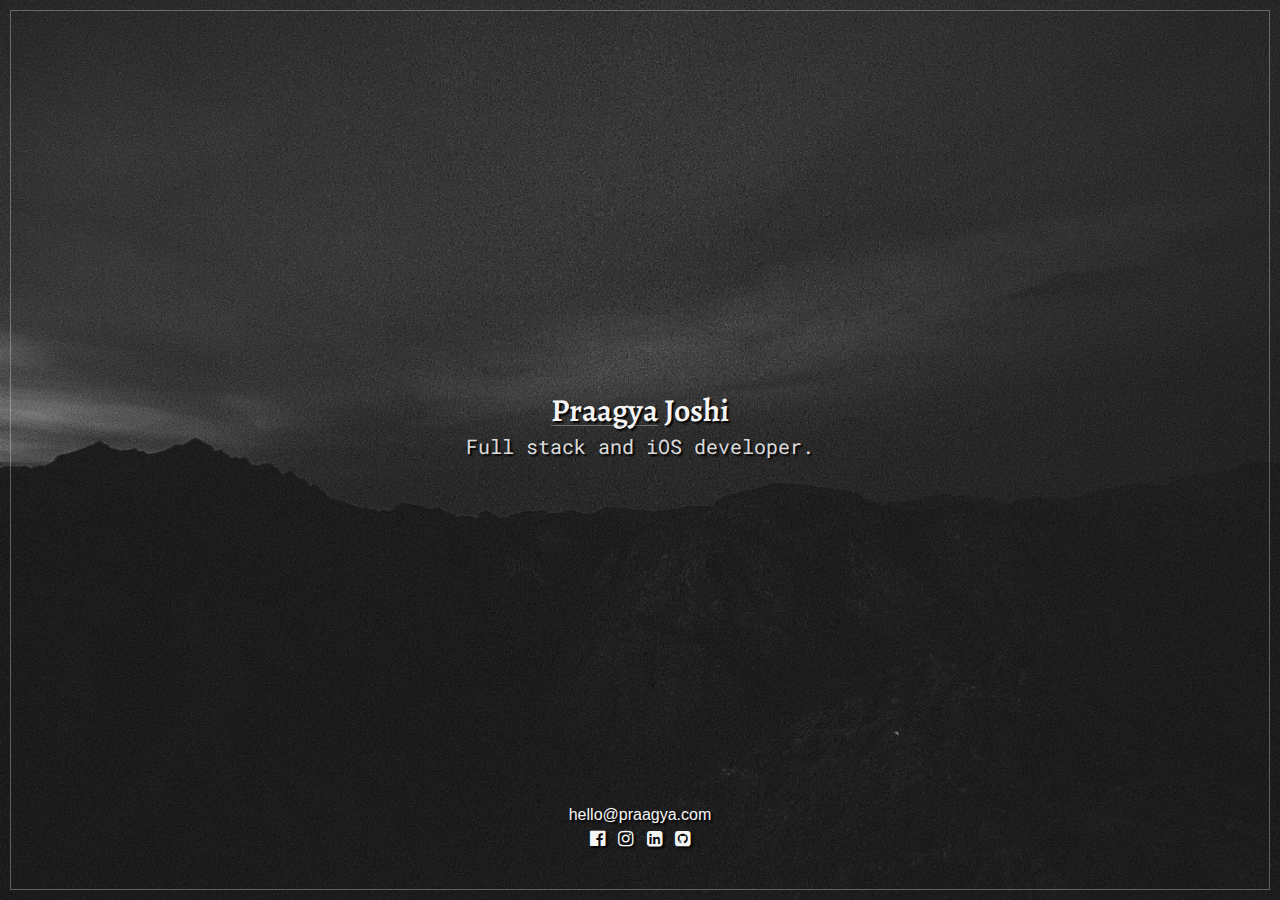
==== index.html @ 998f19cd "Minor styling changes" ====
<!DOCTYPE html>
<html>
<head>

    <meta charset="utf-8">
    <meta http-equiv="X-UA-Compatible" content="IE=edge">
    <meta name="description" content="">
    <meta name="viewport" content="width=device-width, initial-scale=1">

    <title>Praagya Joshi</title>

    <!-- CSS -->
    <link rel="stylesheet" href="https://maxcdn.bootstrapcdn.com/bootstrap/3.3.5/css/bootstrap.min.css"/>
    <link rel="stylesheet" href="https://maxcdn.bootstrapcdn.com/font-awesome/4.5.0/css/font-awesome.min.css"/>
    <link rel="stylesheet" href="style/bulma.css"/>
    <link rel="stylesheet" href="style/home.css"/>

    <!-- Fonts -->
    <link href="https://fonts.googleapis.com/css?family=Alegreya:700i|Roboto+Mono" rel="stylesheet">

    <!-- Favicon -->
    <link rel="shortcut icon" href="/favicon.ico" type="image/x-icon">
    <link rel="icon" href="/favicon.ico" type="image/x-icon">

    <!-- OpenGraph -->
    <meta property="og:url"                 content="http://www.praagya.com" />
    <meta property="og:image"               content="http://www.praagya.com/images/praagya.jpg" />
    <meta property="og:title"               content="Praagya Joshi" />
    <meta property="og:description"         content="Full stack and iOS developer" />

    <!-- Android Theme Color -->
    <meta name="theme-color" content="#262627">

    <!-- JS -->
    <script src="https://ajax.googleapis.com/ajax/libs/jquery/1.11.3/jquery.min.js"></script>
    <script src="https://maxcdn.bootstrapcdn.com/bootstrap/3.3.5/js/bootstrap.min.js"></script>
    <script type="text/javascript">
        $(function () {
            $('[data-toggle="tooltip"]').tooltip();
        });
    </script>

</head>
<body>

    <!-- hero begins -->
    <section class="hero is-fullheight is-dark is-bold home-page-hero">

        <div class="hero-border-container"></div>

        <!-- hero content -->
        <div class="hero-body">
            <div class="container has-text-centered">
                <div class="intro">
                    <h1 class="title">
                        <span class="name" data-toggle="tooltip" data-placement="top" data-html="true" title="Pronounced as <em>Praa-gyuh</em>">
                            Praagya
                        </span>
                        Joshi
                    </h1>
                    <h2 class="subtitle">
                        Full stack and iOS developer.
                    </h2>
                </div>
            </div>
        </div>
        <!-- hero content ends -->

        <!-- hero footer -->
        <div class="hero-foot">
            <div class="container has-text-centered">
                <div class="footer-content">
                    <a href="mailto:hello@praagya.com" class="mail-link">hello@praagya.com</a>
                    <div class="has-text-centered-mobile">
                        <div>
                            <a href="https://www.facebook.com/praagya.joshi" target="_blank">
                                <span class="icon">
                                    <i class="fa fa-facebook-official"></i>
                                </span>
                            </a>
                            <a href="https://www.instagram.com/praagya_joshi" target="_blank">
                                <span class="icon">
                                    <i class="fa fa-instagram"></i>
                                </span>
                            </a>
                            <a href="https://in.linkedin.com/in/praagyajoshi" target="_blank">
                                <span class="icon">
                                    <i class="fa fa-linkedin-square"></i>
                                </span>
                            </a>
                            <a href="https://github.com/praagyajoshi" target="_blank">
                                <span class="icon">
                                    <i class="fa fa-github-square"></i>
                                </span>
                            </a>
                        </div>
                    </div>
                </div>
            </div>
        </div>
        <!-- hero footer ends -->

    </section>
    <!-- hero ends -->

</body>
</html>
---- style/home.css ----
/* Custom CSS */

a {
  transition: text-shadow 0.3s ease-out;
}

a:hover {
  text-decoration: none;
  text-shadow: 0px 0px 4px rgba(255, 255, 255, 0.6);
}

.intro .title {
  font-family: 'Alegreya', serif;
  margin-bottom: 30px;
}

.intro .subtitle {
  font-family: 'Roboto Mono', monospace;
}

.name {
  cursor: help;
  text-decoration: none;
  position: relative;
  transition: text-shadow 0.3s ease-out;
}

.name::after {
  content: '';
  width: 95%;
  position: absolute;
  left: 0;
  bottom: 6px;
  border-width: 0 0 1px;
  border-style: solid;
  border-color: rgba(255, 255, 255, 0.3);
  transition: border-color 0.3s ease-out;
}

.name:hover {
  text-shadow: 0px 0px 4px rgba(255,255,255,0.6);
}

.name:hover::after {
  border-color: rgba(255, 255, 255, 0.7);
}

.hero.is-dark.is-bold.home-page-hero {
  position: relative;
  background-image: url('../images/bg.jpeg');
  background-size: cover;
  background-repeat: no-repeat;
  text-shadow: 2px 2px 2px black;
}

.hero.home-page-hero .hero-border-container {
  position: absolute;
  top: 0;
  left: 0;
  right: 0;
  bottom: 0;
  margin: 10px;
  border: 1px solid rgba(255, 255, 255, 0.3);
}

.hero.home-page-hero .hero-body {
  padding-bottom: 0;
}

.hero.home-page-hero .hero-foot {
  padding-bottom: 3rem;
}

.icon {
  font-size: 18px;
}
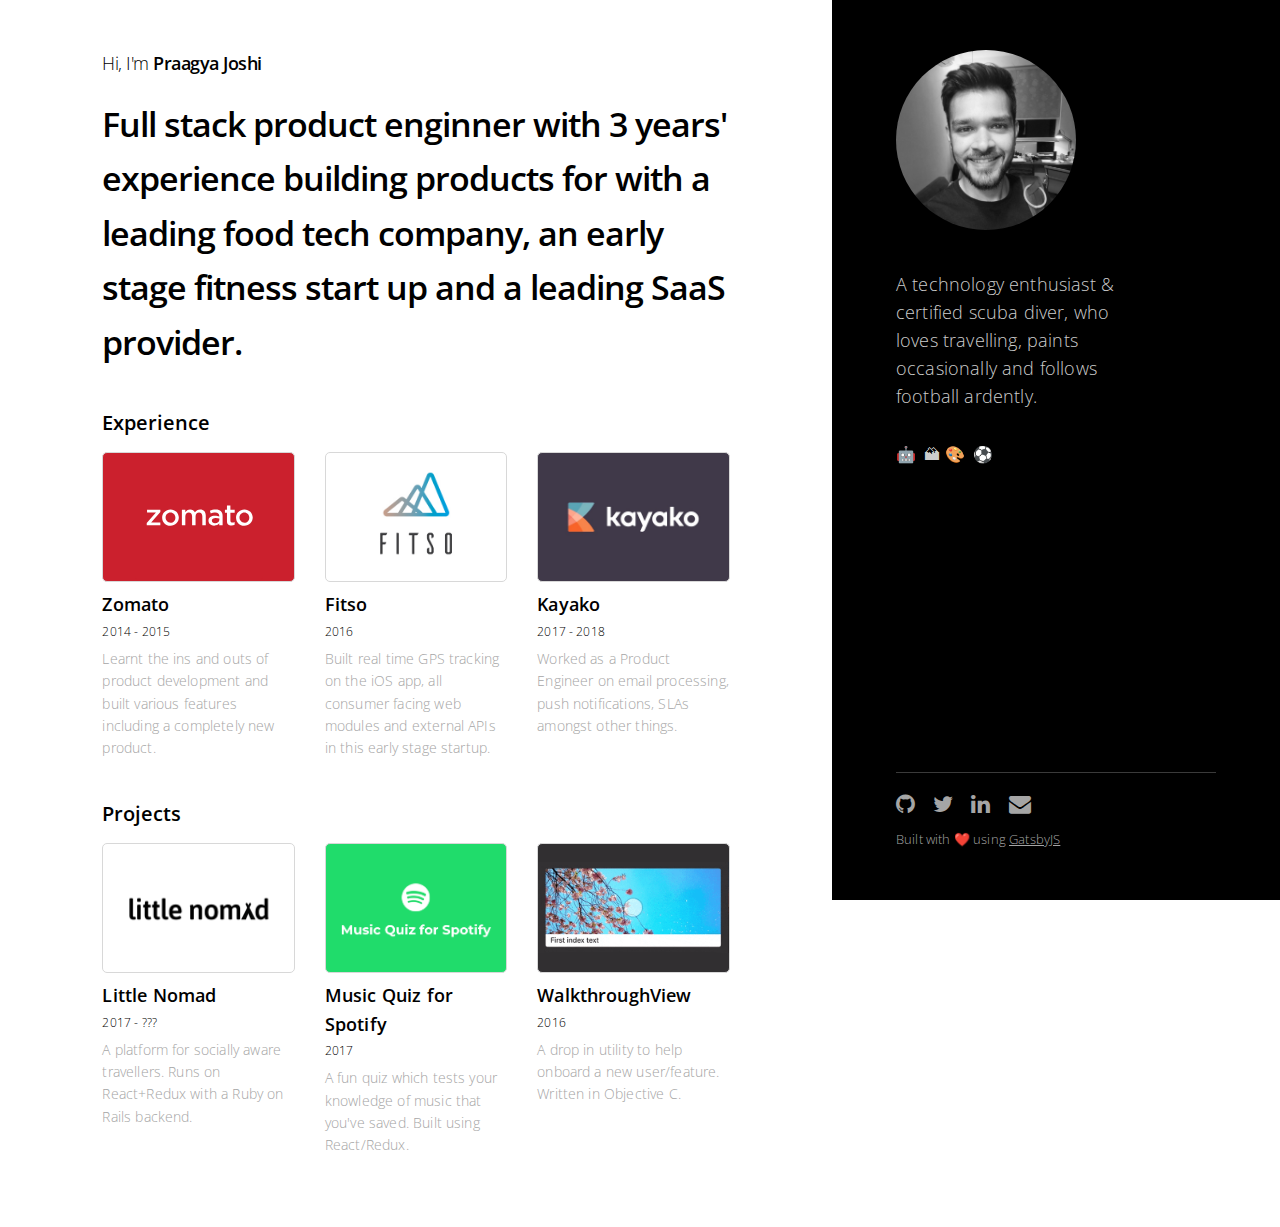
==== commit 0d2dda8a: "🌟 Site update" ====
--- a/index.html
+++ b/index.html
@@ -1,107 +1,15 @@
-<!DOCTYPE html>
-<html>
-<head>
-
-    <meta charset="utf-8">
-    <meta http-equiv="X-UA-Compatible" content="IE=edge">
-    <meta name="description" content="">
-    <meta name="viewport" content="width=device-width, initial-scale=1">
-
-    <title>Praagya Joshi</title>
-
-    <!-- CSS -->
-    <link rel="stylesheet" href="https://maxcdn.bootstrapcdn.com/bootstrap/3.3.5/css/bootstrap.min.css"/>
-    <link rel="stylesheet" href="https://maxcdn.bootstrapcdn.com/font-awesome/4.5.0/css/font-awesome.min.css"/>
-    <link rel="stylesheet" href="style/bulma.css"/>
-    <link rel="stylesheet" href="style/home.css"/>
-
-    <!-- Fonts -->
-    <link href="https://fonts.googleapis.com/css?family=Alegreya:700i|Roboto+Mono" rel="stylesheet">
-
-    <!-- Favicon -->
-    <link rel="shortcut icon" href="/favicon.ico" type="image/x-icon">
-    <link rel="icon" href="/favicon.ico" type="image/x-icon">
-
-    <!-- OpenGraph -->
-    <meta property="og:url"                 content="http://www.praagya.com" />
-    <meta property="og:image"               content="http://www.praagya.com/images/praagya.jpg" />
-    <meta property="og:title"               content="Praagya Joshi" />
-    <meta property="og:description"         content="Full stack and iOS developer" />
-
-    <!-- Android Theme Color -->
-    <meta name="theme-color" content="#262627">
-
-    <!-- JS -->
-    <script src="https://ajax.googleapis.com/ajax/libs/jquery/1.11.3/jquery.min.js"></script>
-    <script src="https://maxcdn.bootstrapcdn.com/bootstrap/3.3.5/js/bootstrap.min.js"></script>
-    <script type="text/javascript">
-        $(function () {
-            $('[data-toggle="tooltip"]').tooltip();
-        });
-    </script>
-
-</head>
-<body>
-
-    <!-- hero begins -->
-    <section class="hero is-fullheight is-dark is-bold home-page-hero">
-
-        <div class="hero-border-container"></div>
-
-        <!-- hero content -->
-        <div class="hero-body">
-            <div class="container has-text-centered">
-                <div class="intro">
-                    <h1 class="title">
-                        <span class="name" data-toggle="tooltip" data-placement="top" data-html="true" title="Pronounced as <em>Praa-gyuh</em>">
-                            Praagya
-                        </span>
-                        Joshi
-                    </h1>
-                    <h2 class="subtitle">
-                        Full stack and iOS developer.
-                    </h2>
-                </div>
-            </div>
-        </div>
-        <!-- hero content ends -->
-
-        <!-- hero footer -->
-        <div class="hero-foot">
-            <div class="container has-text-centered">
-                <div class="footer-content">
-                    <a href="mailto:hello@praagya.com" class="mail-link">hello@praagya.com</a>
-                    <div class="has-text-centered-mobile">
-                        <div>
-                            <a href="https://www.facebook.com/praagya.joshi" target="_blank">
-                                <span class="icon">
-                                    <i class="fa fa-facebook-official"></i>
-                                </span>
-                            </a>
-                            <a href="https://www.instagram.com/praagya_joshi" target="_blank">
-                                <span class="icon">
-                                    <i class="fa fa-instagram"></i>
-                                </span>
-                            </a>
-                            <a href="https://in.linkedin.com/in/praagyajoshi" target="_blank">
-                                <span class="icon">
-                                    <i class="fa fa-linkedin-square"></i>
-                                </span>
-                            </a>
-                            <a href="https://github.com/praagyajoshi" target="_blank">
-                                <span class="icon">
-                                    <i class="fa fa-github-square"></i>
-                                </span>
-                            </a>
-                        </div>
-                    </div>
-                </div>
-            </div>
-        </div>
-        <!-- hero footer ends -->
-
-    </section>
-    <!-- hero ends -->
-
-</body>
-</html>+<!DOCTYPE html><html><head><meta charset="utf-8"/><meta http-equiv="x-ua-compatible" content="ie=edge"/><meta name="viewport" content="width=device-width, initial-scale=1, shrink-to-fit=no"/><link rel="preload" href="/component---src-layouts-index-js-f55967724639f6ee32f4.js" as="script"/><link rel="preload" href="/component---src-pages-index-js-5ab71465a8806a895ab8.js" as="script"/><link rel="preload" href="/path---index-a0e39f21c11f6a62c5ab.js" as="script"/><link rel="preload" href="/app-d9d7e415c00323da1f11.js" as="script"/><link rel="preload" href="/commons-f7a0a7a05adacd8bdb22.js" as="script"/><link href="https://fonts.googleapis.com/css?family=Open+Sans:300,600" rel="stylesheet"/><script>
+  
+  if(true) {
+    (function(i,s,o,g,r,a,m){i['GoogleAnalyticsObject']=r;i[r]=i[r]||function(){
+    (i[r].q=i[r].q||[]).push(arguments)},i[r].l=1*new Date();a=s.createElement(o),
+    m=s.getElementsByTagName(o)[0];a.async=1;a.src=g;m.parentNode.insertBefore(a,m)
+    })(window,document,'script','https://www.google-analytics.com/analytics.js','ga');
+  }
+  if (typeof ga === "function") {
+    ga('create', 'UA-116308682-1', 'auto');
+      }
+      </script><style id="gatsby-inlined-css">.container,.container-fluid{margin-right:auto;margin-left:auto}.container-fluid{padding-right:2rem;padding-left:2rem}.row{box-sizing:border-box;display:-ms-flexbox;display:flex;-ms-flex:0 1 auto;flex:0 1 auto;-ms-flex-direction:row;flex-direction:row;-ms-flex-wrap:wrap;flex-wrap:wrap;margin-right:-.5rem;margin-left:-.5rem}.row.reverse{-ms-flex-direction:row-reverse;flex-direction:row-reverse}.col.reverse{-ms-flex-direction:column-reverse;flex-direction:column-reverse}.col-xs,.col-xs-1,.col-xs-2,.col-xs-3,.col-xs-4,.col-xs-5,.col-xs-6,.col-xs-7,.col-xs-8,.col-xs-9,.col-xs-10,.col-xs-11,.col-xs-12,.col-xs-offset-0,.col-xs-offset-1,.col-xs-offset-2,.col-xs-offset-3,.col-xs-offset-4,.col-xs-offset-5,.col-xs-offset-6,.col-xs-offset-7,.col-xs-offset-8,.col-xs-offset-9,.col-xs-offset-10,.col-xs-offset-11,.col-xs-offset-12{box-sizing:border-box;-ms-flex:0 0 auto;flex:0 0 auto;padding-right:.5rem;padding-left:.5rem}.col-xs{-ms-flex-positive:1;flex-grow:1;-ms-flex-preferred-size:0;flex-basis:0;max-width:100%}.col-xs-1{-ms-flex-preferred-size:8.33333333%;flex-basis:8.33333333%;max-width:8.33333333%}.col-xs-2{-ms-flex-preferred-size:16.66666667%;flex-basis:16.66666667%;max-width:16.66666667%}.col-xs-3{-ms-flex-preferred-size:25%;flex-basis:25%;max-width:25%}.col-xs-4{-ms-flex-preferred-size:33.33333333%;flex-basis:33.33333333%;max-width:33.33333333%}.col-xs-5{-ms-flex-preferred-size:41.66666667%;flex-basis:41.66666667%;max-width:41.66666667%}.col-xs-6{-ms-flex-preferred-size:50%;flex-basis:50%;max-width:50%}.col-xs-7{-ms-flex-preferred-size:58.33333333%;flex-basis:58.33333333%;max-width:58.33333333%}.col-xs-8{-ms-flex-preferred-size:66.66666667%;flex-basis:66.66666667%;max-width:66.66666667%}.col-xs-9{-ms-flex-preferred-size:75%;flex-basis:75%;max-width:75%}.col-xs-10{-ms-flex-preferred-size:83.33333333%;flex-basis:83.33333333%;max-width:83.33333333%}.col-xs-11{-ms-flex-preferred-size:91.66666667%;flex-basis:91.66666667%;max-width:91.66666667%}.col-xs-12{-ms-flex-preferred-size:100%;flex-basis:100%;max-width:100%}.col-xs-offset-0{margin-left:0}.col-xs-offset-1{margin-left:8.33333333%}.col-xs-offset-2{margin-left:16.66666667%}.col-xs-offset-3{margin-left:25%}.col-xs-offset-4{margin-left:33.33333333%}.col-xs-offset-5{margin-left:41.66666667%}.col-xs-offset-6{margin-left:50%}.col-xs-offset-7{margin-left:58.33333333%}.col-xs-offset-8{margin-left:66.66666667%}.col-xs-offset-9{margin-left:75%}.col-xs-offset-10{margin-left:83.33333333%}.col-xs-offset-11{margin-left:91.66666667%}.start-xs{-ms-flex-pack:start;justify-content:flex-start;text-align:start}.center-xs{-ms-flex-pack:center;justify-content:center;text-align:center}.end-xs{-ms-flex-pack:end;justify-content:flex-end;text-align:end}.top-xs{-ms-flex-align:start;align-items:flex-start}.middle-xs{-ms-flex-align:center;align-items:center}.bottom-xs{-ms-flex-align:end;align-items:flex-end}.around-xs{-ms-flex-pack:distribute;justify-content:space-around}.between-xs{-ms-flex-pack:justify;justify-content:space-between}.first-xs{-ms-flex-order:-1;order:-1}.last-xs{-ms-flex-order:1;order:1}@media only screen and (min-width:48em){.container{width:49rem}.col-sm,.col-sm-1,.col-sm-2,.col-sm-3,.col-sm-4,.col-sm-5,.col-sm-6,.col-sm-7,.col-sm-8,.col-sm-9,.col-sm-10,.col-sm-11,.col-sm-12,.col-sm-offset-0,.col-sm-offset-1,.col-sm-offset-2,.col-sm-offset-3,.col-sm-offset-4,.col-sm-offset-5,.col-sm-offset-6,.col-sm-offset-7,.col-sm-offset-8,.col-sm-offset-9,.col-sm-offset-10,.col-sm-offset-11,.col-sm-offset-12{box-sizing:border-box;-ms-flex:0 0 auto;flex:0 0 auto;padding-right:.5rem;padding-left:.5rem}.col-sm{-ms-flex-positive:1;flex-grow:1;-ms-flex-preferred-size:0;flex-basis:0;max-width:100%}.col-sm-1{-ms-flex-preferred-size:8.33333333%;flex-basis:8.33333333%;max-width:8.33333333%}.col-sm-2{-ms-flex-preferred-size:16.66666667%;flex-basis:16.66666667%;max-width:16.66666667%}.col-sm-3{-ms-flex-preferred-size:25%;flex-basis:25%;max-width:25%}.col-sm-4{-ms-flex-preferred-size:33.33333333%;flex-basis:33.33333333%;max-width:33.33333333%}.col-sm-5{-ms-flex-preferred-size:41.66666667%;flex-basis:41.66666667%;max-width:41.66666667%}.col-sm-6{-ms-flex-preferred-size:50%;flex-basis:50%;max-width:50%}.col-sm-7{-ms-flex-preferred-size:58.33333333%;flex-basis:58.33333333%;max-width:58.33333333%}.col-sm-8{-ms-flex-preferred-size:66.66666667%;flex-basis:66.66666667%;max-width:66.66666667%}.col-sm-9{-ms-flex-preferred-size:75%;flex-basis:75%;max-width:75%}.col-sm-10{-ms-flex-preferred-size:83.33333333%;flex-basis:83.33333333%;max-width:83.33333333%}.col-sm-11{-ms-flex-preferred-size:91.66666667%;flex-basis:91.66666667%;max-width:91.66666667%}.col-sm-12{-ms-flex-preferred-size:100%;flex-basis:100%;max-width:100%}.col-sm-offset-0{margin-left:0}.col-sm-offset-1{margin-left:8.33333333%}.col-sm-offset-2{margin-left:16.66666667%}.col-sm-offset-3{margin-left:25%}.col-sm-offset-4{margin-left:33.33333333%}.col-sm-offset-5{margin-left:41.66666667%}.col-sm-offset-6{margin-left:50%}.col-sm-offset-7{margin-left:58.33333333%}.col-sm-offset-8{margin-left:66.66666667%}.col-sm-offset-9{margin-left:75%}.col-sm-offset-10{margin-left:83.33333333%}.col-sm-offset-11{margin-left:91.66666667%}.start-sm{-ms-flex-pack:start;justify-content:flex-start;text-align:start}.center-sm{-ms-flex-pack:center;justify-content:center;text-align:center}.end-sm{-ms-flex-pack:end;justify-content:flex-end;text-align:end}.top-sm{-ms-flex-align:start;align-items:flex-start}.middle-sm{-ms-flex-align:center;align-items:center}.bottom-sm{-ms-flex-align:end;align-items:flex-end}.around-sm{-ms-flex-pack:distribute;justify-content:space-around}.between-sm{-ms-flex-pack:justify;justify-content:space-between}.first-sm{-ms-flex-order:-1;order:-1}.last-sm{-ms-flex-order:1;order:1}}@media only screen and (min-width:64em){.container{width:65rem}.col-md,.col-md-1,.col-md-2,.col-md-3,.col-md-4,.col-md-5,.col-md-6,.col-md-7,.col-md-8,.col-md-9,.col-md-10,.col-md-11,.col-md-12,.col-md-offset-0,.col-md-offset-1,.col-md-offset-2,.col-md-offset-3,.col-md-offset-4,.col-md-offset-5,.col-md-offset-6,.col-md-offset-7,.col-md-offset-8,.col-md-offset-9,.col-md-offset-10,.col-md-offset-11,.col-md-offset-12{box-sizing:border-box;-ms-flex:0 0 auto;flex:0 0 auto;padding-right:.5rem;padding-left:.5rem}.col-md{-ms-flex-positive:1;flex-grow:1;-ms-flex-preferred-size:0;flex-basis:0;max-width:100%}.col-md-1{-ms-flex-preferred-size:8.33333333%;flex-basis:8.33333333%;max-width:8.33333333%}.col-md-2{-ms-flex-preferred-size:16.66666667%;flex-basis:16.66666667%;max-width:16.66666667%}.col-md-3{-ms-flex-preferred-size:25%;flex-basis:25%;max-width:25%}.col-md-4{-ms-flex-preferred-size:33.33333333%;flex-basis:33.33333333%;max-width:33.33333333%}.col-md-5{-ms-flex-preferred-size:41.66666667%;flex-basis:41.66666667%;max-width:41.66666667%}.col-md-6{-ms-flex-preferred-size:50%;flex-basis:50%;max-width:50%}.col-md-7{-ms-flex-preferred-size:58.33333333%;flex-basis:58.33333333%;max-width:58.33333333%}.col-md-8{-ms-flex-preferred-size:66.66666667%;flex-basis:66.66666667%;max-width:66.66666667%}.col-md-9{-ms-flex-preferred-size:75%;flex-basis:75%;max-width:75%}.col-md-10{-ms-flex-preferred-size:83.33333333%;flex-basis:83.33333333%;max-width:83.33333333%}.col-md-11{-ms-flex-preferred-size:91.66666667%;flex-basis:91.66666667%;max-width:91.66666667%}.col-md-12{-ms-flex-preferred-size:100%;flex-basis:100%;max-width:100%}.col-md-offset-0{margin-left:0}.col-md-offset-1{margin-left:8.33333333%}.col-md-offset-2{margin-left:16.66666667%}.col-md-offset-3{margin-left:25%}.col-md-offset-4{margin-left:33.33333333%}.col-md-offset-5{margin-left:41.66666667%}.col-md-offset-6{margin-left:50%}.col-md-offset-7{margin-left:58.33333333%}.col-md-offset-8{margin-left:66.66666667%}.col-md-offset-9{margin-left:75%}.col-md-offset-10{margin-left:83.33333333%}.col-md-offset-11{margin-left:91.66666667%}.start-md{-ms-flex-pack:start;justify-content:flex-start;text-align:start}.center-md{-ms-flex-pack:center;justify-content:center;text-align:center}.end-md{-ms-flex-pack:end;justify-content:flex-end;text-align:end}.top-md{-ms-flex-align:start;align-items:flex-start}.middle-md{-ms-flex-align:center;align-items:center}.bottom-md{-ms-flex-align:end;align-items:flex-end}.around-md{-ms-flex-pack:distribute;justify-content:space-around}.between-md{-ms-flex-pack:justify;justify-content:space-between}.first-md{-ms-flex-order:-1;order:-1}.last-md{-ms-flex-order:1;order:1}}@media only screen and (min-width:75em){.container{width:76rem}.col-lg,.col-lg-1,.col-lg-2,.col-lg-3,.col-lg-4,.col-lg-5,.col-lg-6,.col-lg-7,.col-lg-8,.col-lg-9,.col-lg-10,.col-lg-11,.col-lg-12,.col-lg-offset-0,.col-lg-offset-1,.col-lg-offset-2,.col-lg-offset-3,.col-lg-offset-4,.col-lg-offset-5,.col-lg-offset-6,.col-lg-offset-7,.col-lg-offset-8,.col-lg-offset-9,.col-lg-offset-10,.col-lg-offset-11,.col-lg-offset-12{box-sizing:border-box;-ms-flex:0 0 auto;flex:0 0 auto;padding-right:.5rem;padding-left:.5rem}.col-lg{-ms-flex-positive:1;flex-grow:1;-ms-flex-preferred-size:0;flex-basis:0;max-width:100%}.col-lg-1{-ms-flex-preferred-size:8.33333333%;flex-basis:8.33333333%;max-width:8.33333333%}.col-lg-2{-ms-flex-preferred-size:16.66666667%;flex-basis:16.66666667%;max-width:16.66666667%}.col-lg-3{-ms-flex-preferred-size:25%;flex-basis:25%;max-width:25%}.col-lg-4{-ms-flex-preferred-size:33.33333333%;flex-basis:33.33333333%;max-width:33.33333333%}.col-lg-5{-ms-flex-preferred-size:41.66666667%;flex-basis:41.66666667%;max-width:41.66666667%}.col-lg-6{-ms-flex-preferred-size:50%;flex-basis:50%;max-width:50%}.col-lg-7{-ms-flex-preferred-size:58.33333333%;flex-basis:58.33333333%;max-width:58.33333333%}.col-lg-8{-ms-flex-preferred-size:66.66666667%;flex-basis:66.66666667%;max-width:66.66666667%}.col-lg-9{-ms-flex-preferred-size:75%;flex-basis:75%;max-width:75%}.col-lg-10{-ms-flex-preferred-size:83.33333333%;flex-basis:83.33333333%;max-width:83.33333333%}.col-lg-11{-ms-flex-preferred-size:91.66666667%;flex-basis:91.66666667%;max-width:91.66666667%}.col-lg-12{-ms-flex-preferred-size:100%;flex-basis:100%;max-width:100%}.col-lg-offset-0{margin-left:0}.col-lg-offset-1{margin-left:8.33333333%}.col-lg-offset-2{margin-left:16.66666667%}.col-lg-offset-3{margin-left:25%}.col-lg-offset-4{margin-left:33.33333333%}.col-lg-offset-5{margin-left:41.66666667%}.col-lg-offset-6{margin-left:50%}.col-lg-offset-7{margin-left:58.33333333%}.col-lg-offset-8{margin-left:66.66666667%}.col-lg-offset-9{margin-left:75%}.col-lg-offset-10{margin-left:83.33333333%}.col-lg-offset-11{margin-left:91.66666667%}.start-lg{-ms-flex-pack:start;justify-content:flex-start;text-align:start}.center-lg{-ms-flex-pack:center;justify-content:center;text-align:center}.end-lg{-ms-flex-pack:end;justify-content:flex-end;text-align:end}.top-lg{-ms-flex-align:start;align-items:flex-start}.middle-lg{-ms-flex-align:center;align-items:center}.bottom-lg{-ms-flex-align:end;align-items:flex-end}.around-lg{-ms-flex-pack:distribute;justify-content:space-around}.between-lg{-ms-flex-pack:justify;justify-content:space-between}.first-lg{-ms-flex-order:-1;order:-1}.last-lg{-ms-flex-order:1;order:1}}*,:after,:before{box-sizing:inherit}html{box-sizing:border-box;font-size:62.5%}body{margin:0;font-size:1.6em;font-weight:300;letter-spacing:.01em;line-height:1.6;font-family:Open Sans,sans-serif}h1,h2,h3,h4,h5,h6{font-weight:300;letter-spacing:-.1rem;margin-bottom:2rem;margin-top:0}h1{font-size:4.6rem;line-height:1.2}h2{font-size:3.6rem;line-height:1.25}h3{font-size:2.8rem;line-height:1.3}h4{font-size:2.2rem;letter-spacing:-.08rem;line-height:1.35}h5{font-size:1.8rem;letter-spacing:-.05rem;line-height:1.5}h6{font-size:1.6rem;letter-spacing:0;line-height:1.4}.bold{font-weight:600}.section{padding-top:20px;padding-bottom:20px}.section h6{font-size:2rem;padding-bottom:5px;margin-bottom:10px}.experience-unit .image{width:100%;height:130px;background-size:contain;background-repeat:no-repeat;background-position:50%;border:1px solid #d8d8d8;border-radius:5px;overflow:hidden;transition:all .6s ease;-webkit-transition:all .6s ease}.experience-unit .image:hover{-ms-transform:translateY(-5px);transform:translateY(-5px);box-shadow:0 5px 18px 0 rgba(0,0,0,.3)}.experience-unit .title{padding:8px 0;font-size:1.8rem}.experience-unit .time-period{font-size:1.2rem;line-height:.9rem;padding-bottom:12px}.experience-unit .subtitle{color:#a5a5a5;font-size:1.4rem}@media (min-width:980px){.experience-unit{padding:0 1.5rem}.experience-unit:first-of-type{padding-left:5px}.experience-unit:last-of-type{padding-right:5px}}@media (min-width:980px) and (max-width:1279px){.experience-unit .image{height:110px}}@media (max-width:980px) and (min-width:481px){.experience-unit{padding-bottom:15px}.experience-unit .image{height:140px}}@media (max-width:480px){.experience-unit{padding-bottom:15px}.experience-unit .image{height:160px}}.about{color:#ccc}.about .image{width:180px;max-width:230px;height:180px;background-size:cover;background-image:url(/static/praagya.16f6b85e.jpg);background-repeat:no-repeat;background-position:50%;border-radius:50%;overflow:hidden;filter:url('data:image/svg+xml;charset=utf-8,<svg xmlns="http://www.w3.org/2000/svg"><filter id="filter"><feColorMatrix type="matrix" color-interpolation-filters="sRGB" values="0.2126 0.7152 0.0722 0 0 0.2126 0.7152 0.0722 0 0 0.2126 0.7152 0.0722 0 0 0 0 0 1 0" /></filter></svg>#filter');filter:grayscale(100%);-webkit-filter:grayscale(100%);filter:gray;transition:all .6s ease;-webkit-transition:all .6s ease;margin-bottom:40px}.about .image:hover{filter:url('data:image/svg+xml;charset=utf-8,<svg xmlns="http://www.w3.org/2000/svg"><filter id="filter"><feColorMatrix type="matrix" color-interpolation-filters="sRGB" values="1 0 0 0 0 0 1 0 0 0 0 0 1 0 0 0 0 0 1 0" /></filter></svg>#filter');filter:grayscale(0);-webkit-filter:grayscale(0)}.about .bio{margin-bottom:40px;max-width:230px;line-height:2.8rem;font-size:1.8rem}.about .bio .emoji{font-size:1.6rem;padding-top:30px}@media (-webkit-min-device-pixel-ratio:2),(min-resolution:2dppx),(min-resolution:192dpi){.about .bio .emoji{font-size:2.2rem}}@media (min-width:737px) and (max-width:980px){.about .bio .emoji{font-size:2rem;padding-top:10px}}@media (max-width:736px){.about .bio{line-height:2rem;font-size:1.4rem}.about .bio .emoji{font-size:1.8rem;padding-top:10px}}@media (max-width:980px){.about{text-align:center;margin-bottom:0}.about .image{margin:0 auto 40px}.about .bio{margin:0 auto}}.links{color:#a5a5a5;border-top:1px solid #3a3a3a;padding-top:20px}.links ul.icons-list{padding:0;margin:0;list-style:none;padding-bottom:10px}.links ul.icons-list li.icon{display:inline-block;padding-right:18px}.links ul.icons-list li.icon:last-of-type{padding-right:0}.links i.fa{font-size:2.2rem}.links a{color:#a5a5a5;transition:all .6s ease;-webkit-transition:all .6s ease}.links a:hover{color:#fff}.links .small{font-size:1.3rem;transition:all .6s ease;-webkit-transition:all .6s ease;cursor:normal;color:#a5a5a5}/*!
+ *  Font Awesome 4.7.0 by @davegandy - http://fontawesome.io - @fontawesome
+ *  License - http://fontawesome.io/license (Font: SIL OFL 1.1, CSS: MIT License)
+ */@font-face{font-family:FontAwesome;src:url(/static/fontawesome-webfont.674f50d2.eot);src:url(/static/fontawesome-webfont.674f50d2.eot?#iefix&v=4.7.0) format("embedded-opentype"),url(/static/fontawesome-webfont.af7ae505.woff2) format("woff2"),url(/static/fontawesome-webfont.fee66e71.woff) format("woff"),url(/static/fontawesome-webfont.b06871f2.ttf) format("truetype"),url(/static/fontawesome-webfont.912ec66d.svg#fontawesomeregular) format("svg");font-weight:400;font-style:normal}.fa{display:inline-block;font:normal normal normal 14px/1 FontAwesome;font-size:inherit;text-rendering:auto;-webkit-font-smoothing:antialiased;-moz-osx-font-smoothing:grayscale}.fa-lg{font-size:1.33333333em;line-height:.75em;vertical-align:-15%}.fa-2x{font-size:2em}.fa-3x{font-size:3em}.fa-4x{font-size:4em}.fa-5x{font-size:5em}.fa-fw{width:1.28571429em;text-align:center}.fa-ul{padding-left:0;margin-left:2.14285714em;list-style-type:none}.fa-ul>li{position:relative}.fa-li{position:absolute;left:-2.14285714em;width:2.14285714em;top:.14285714em;text-align:center}.fa-li.fa-lg{left:-1.85714286em}.fa-border{padding:.2em .25em .15em;border:.08em solid #eee;border-radius:.1em}.fa-pull-left{float:left}.fa-pull-right{float:right}.fa.fa-pull-left{margin-right:.3em}.fa.fa-pull-right{margin-left:.3em}.pull-right{float:right}.pull-left{float:left}.fa.pull-left{margin-right:.3em}.fa.pull-right{margin-left:.3em}.fa-spin{animation:fa-spin 2s infinite linear}.fa-pulse{animation:fa-spin 1s infinite steps(8)}@keyframes fa-spin{0%{transform:rotate(0deg)}to{transform:rotate(359deg)}}.fa-rotate-90{-ms-filter:"progid:DXImageTransform.Microsoft.BasicImage(rotation=1)";-ms-transform:rotate(90deg);transform:rotate(90deg)}.fa-rotate-180{-ms-filter:"progid:DXImageTransform.Microsoft.BasicImage(rotation=2)";-ms-transform:rotate(180deg);transform:rotate(180deg)}.fa-rotate-270{-ms-filter:"progid:DXImageTransform.Microsoft.BasicImage(rotation=3)";-ms-transform:rotate(270deg);transform:rotate(270deg)}.fa-flip-horizontal{-ms-filter:"progid:DXImageTransform.Microsoft.BasicImage(rotation=0, mirror=1)";-ms-transform:scaleX(-1);transform:scaleX(-1)}.fa-flip-vertical{-ms-filter:"progid:DXImageTransform.Microsoft.BasicImage(rotation=2, mirror=1)";-ms-transform:scaleY(-1);transform:scaleY(-1)}:root .fa-flip-horizontal,:root .fa-flip-vertical,:root .fa-rotate-90,:root .fa-rotate-180,:root .fa-rotate-270{-webkit-filter:none;filter:none}.fa-stack{position:relative;display:inline-block;width:2em;height:2em;line-height:2em;vertical-align:middle}.fa-stack-1x,.fa-stack-2x{position:absolute;left:0;width:100%;text-align:center}.fa-stack-1x{line-height:inherit}.fa-stack-2x{font-size:2em}.fa-inverse{color:#fff}.fa-glass:before{content:"\F000"}.fa-music:before{content:"\F001"}.fa-search:before{content:"\F002"}.fa-envelope-o:before{content:"\F003"}.fa-heart:before{content:"\F004"}.fa-star:before{content:"\F005"}.fa-star-o:before{content:"\F006"}.fa-user:before{content:"\F007"}.fa-film:before{content:"\F008"}.fa-th-large:before{content:"\F009"}.fa-th:before{content:"\F00A"}.fa-th-list:before{content:"\F00B"}.fa-check:before{content:"\F00C"}.fa-close:before,.fa-remove:before,.fa-times:before{content:"\F00D"}.fa-search-plus:before{content:"\F00E"}.fa-search-minus:before{content:"\F010"}.fa-power-off:before{content:"\F011"}.fa-signal:before{content:"\F012"}.fa-cog:before,.fa-gear:before{content:"\F013"}.fa-trash-o:before{content:"\F014"}.fa-home:before{content:"\F015"}.fa-file-o:before{content:"\F016"}.fa-clock-o:before{content:"\F017"}.fa-road:before{content:"\F018"}.fa-download:before{content:"\F019"}.fa-arrow-circle-o-down:before{content:"\F01A"}.fa-arrow-circle-o-up:before{content:"\F01B"}.fa-inbox:before{content:"\F01C"}.fa-play-circle-o:before{content:"\F01D"}.fa-repeat:before,.fa-rotate-right:before{content:"\F01E"}.fa-refresh:before{content:"\F021"}.fa-list-alt:before{content:"\F022"}.fa-lock:before{content:"\F023"}.fa-flag:before{content:"\F024"}.fa-headphones:before{content:"\F025"}.fa-volume-off:before{content:"\F026"}.fa-volume-down:before{content:"\F027"}.fa-volume-up:before{content:"\F028"}.fa-qrcode:before{content:"\F029"}.fa-barcode:before{content:"\F02A"}.fa-tag:before{content:"\F02B"}.fa-tags:before{content:"\F02C"}.fa-book:before{content:"\F02D"}.fa-bookmark:before{content:"\F02E"}.fa-print:before{content:"\F02F"}.fa-camera:before{content:"\F030"}.fa-font:before{content:"\F031"}.fa-bold:before{content:"\F032"}.fa-italic:before{content:"\F033"}.fa-text-height:before{content:"\F034"}.fa-text-width:before{content:"\F035"}.fa-align-left:before{content:"\F036"}.fa-align-center:before{content:"\F037"}.fa-align-right:before{content:"\F038"}.fa-align-justify:before{content:"\F039"}.fa-list:before{content:"\F03A"}.fa-dedent:before,.fa-outdent:before{content:"\F03B"}.fa-indent:before{content:"\F03C"}.fa-video-camera:before{content:"\F03D"}.fa-image:before,.fa-photo:before,.fa-picture-o:before{content:"\F03E"}.fa-pencil:before{content:"\F040"}.fa-map-marker:before{content:"\F041"}.fa-adjust:before{content:"\F042"}.fa-tint:before{content:"\F043"}.fa-edit:before,.fa-pencil-square-o:before{content:"\F044"}.fa-share-square-o:before{content:"\F045"}.fa-check-square-o:before{content:"\F046"}.fa-arrows:before{content:"\F047"}.fa-step-backward:before{content:"\F048"}.fa-fast-backward:before{content:"\F049"}.fa-backward:before{content:"\F04A"}.fa-play:before{content:"\F04B"}.fa-pause:before{content:"\F04C"}.fa-stop:before{content:"\F04D"}.fa-forward:before{content:"\F04E"}.fa-fast-forward:before{content:"\F050"}.fa-step-forward:before{content:"\F051"}.fa-eject:before{content:"\F052"}.fa-chevron-left:before{content:"\F053"}.fa-chevron-right:before{content:"\F054"}.fa-plus-circle:before{content:"\F055"}.fa-minus-circle:before{content:"\F056"}.fa-times-circle:before{content:"\F057"}.fa-check-circle:before{content:"\F058"}.fa-question-circle:before{content:"\F059"}.fa-info-circle:before{content:"\F05A"}.fa-crosshairs:before{content:"\F05B"}.fa-times-circle-o:before{content:"\F05C"}.fa-check-circle-o:before{content:"\F05D"}.fa-ban:before{content:"\F05E"}.fa-arrow-left:before{content:"\F060"}.fa-arrow-right:before{content:"\F061"}.fa-arrow-up:before{content:"\F062"}.fa-arrow-down:before{content:"\F063"}.fa-mail-forward:before,.fa-share:before{content:"\F064"}.fa-expand:before{content:"\F065"}.fa-compress:before{content:"\F066"}.fa-plus:before{content:"\F067"}.fa-minus:before{content:"\F068"}.fa-asterisk:before{content:"\F069"}.fa-exclamation-circle:before{content:"\F06A"}.fa-gift:before{content:"\F06B"}.fa-leaf:before{content:"\F06C"}.fa-fire:before{content:"\F06D"}.fa-eye:before{content:"\F06E"}.fa-eye-slash:before{content:"\F070"}.fa-exclamation-triangle:before,.fa-warning:before{content:"\F071"}.fa-plane:before{content:"\F072"}.fa-calendar:before{content:"\F073"}.fa-random:before{content:"\F074"}.fa-comment:before{content:"\F075"}.fa-magnet:before{content:"\F076"}.fa-chevron-up:before{content:"\F077"}.fa-chevron-down:before{content:"\F078"}.fa-retweet:before{content:"\F079"}.fa-shopping-cart:before{content:"\F07A"}.fa-folder:before{content:"\F07B"}.fa-folder-open:before{content:"\F07C"}.fa-arrows-v:before{content:"\F07D"}.fa-arrows-h:before{content:"\F07E"}.fa-bar-chart-o:before,.fa-bar-chart:before{content:"\F080"}.fa-twitter-square:before{content:"\F081"}.fa-facebook-square:before{content:"\F082"}.fa-camera-retro:before{content:"\F083"}.fa-key:before{content:"\F084"}.fa-cogs:before,.fa-gears:before{content:"\F085"}.fa-comments:before{content:"\F086"}.fa-thumbs-o-up:before{content:"\F087"}.fa-thumbs-o-down:before{content:"\F088"}.fa-star-half:before{content:"\F089"}.fa-heart-o:before{content:"\F08A"}.fa-sign-out:before{content:"\F08B"}.fa-linkedin-square:before{content:"\F08C"}.fa-thumb-tack:before{content:"\F08D"}.fa-external-link:before{content:"\F08E"}.fa-sign-in:before{content:"\F090"}.fa-trophy:before{content:"\F091"}.fa-github-square:before{content:"\F092"}.fa-upload:before{content:"\F093"}.fa-lemon-o:before{content:"\F094"}.fa-phone:before{content:"\F095"}.fa-square-o:before{content:"\F096"}.fa-bookmark-o:before{content:"\F097"}.fa-phone-square:before{content:"\F098"}.fa-twitter:before{content:"\F099"}.fa-facebook-f:before,.fa-facebook:before{content:"\F09A"}.fa-github:before{content:"\F09B"}.fa-unlock:before{content:"\F09C"}.fa-credit-card:before{content:"\F09D"}.fa-feed:before,.fa-rss:before{content:"\F09E"}.fa-hdd-o:before{content:"\F0A0"}.fa-bullhorn:before{content:"\F0A1"}.fa-bell:before{content:"\F0F3"}.fa-certificate:before{content:"\F0A3"}.fa-hand-o-right:before{content:"\F0A4"}.fa-hand-o-left:before{content:"\F0A5"}.fa-hand-o-up:before{content:"\F0A6"}.fa-hand-o-down:before{content:"\F0A7"}.fa-arrow-circle-left:before{content:"\F0A8"}.fa-arrow-circle-right:before{content:"\F0A9"}.fa-arrow-circle-up:before{content:"\F0AA"}.fa-arrow-circle-down:before{content:"\F0AB"}.fa-globe:before{content:"\F0AC"}.fa-wrench:before{content:"\F0AD"}.fa-tasks:before{content:"\F0AE"}.fa-filter:before{content:"\F0B0"}.fa-briefcase:before{content:"\F0B1"}.fa-arrows-alt:before{content:"\F0B2"}.fa-group:before,.fa-users:before{content:"\F0C0"}.fa-chain:before,.fa-link:before{content:"\F0C1"}.fa-cloud:before{content:"\F0C2"}.fa-flask:before{content:"\F0C3"}.fa-cut:before,.fa-scissors:before{content:"\F0C4"}.fa-copy:before,.fa-files-o:before{content:"\F0C5"}.fa-paperclip:before{content:"\F0C6"}.fa-floppy-o:before,.fa-save:before{content:"\F0C7"}.fa-square:before{content:"\F0C8"}.fa-bars:before,.fa-navicon:before,.fa-reorder:before{content:"\F0C9"}.fa-list-ul:before{content:"\F0CA"}.fa-list-ol:before{content:"\F0CB"}.fa-strikethrough:before{content:"\F0CC"}.fa-underline:before{content:"\F0CD"}.fa-table:before{content:"\F0CE"}.fa-magic:before{content:"\F0D0"}.fa-truck:before{content:"\F0D1"}.fa-pinterest:before{content:"\F0D2"}.fa-pinterest-square:before{content:"\F0D3"}.fa-google-plus-square:before{content:"\F0D4"}.fa-google-plus:before{content:"\F0D5"}.fa-money:before{content:"\F0D6"}.fa-caret-down:before{content:"\F0D7"}.fa-caret-up:before{content:"\F0D8"}.fa-caret-left:before{content:"\F0D9"}.fa-caret-right:before{content:"\F0DA"}.fa-columns:before{content:"\F0DB"}.fa-sort:before,.fa-unsorted:before{content:"\F0DC"}.fa-sort-desc:before,.fa-sort-down:before{content:"\F0DD"}.fa-sort-asc:before,.fa-sort-up:before{content:"\F0DE"}.fa-envelope:before{content:"\F0E0"}.fa-linkedin:before{content:"\F0E1"}.fa-rotate-left:before,.fa-undo:before{content:"\F0E2"}.fa-gavel:before,.fa-legal:before{content:"\F0E3"}.fa-dashboard:before,.fa-tachometer:before{content:"\F0E4"}.fa-comment-o:before{content:"\F0E5"}.fa-comments-o:before{content:"\F0E6"}.fa-bolt:before,.fa-flash:before{content:"\F0E7"}.fa-sitemap:before{content:"\F0E8"}.fa-umbrella:before{content:"\F0E9"}.fa-clipboard:before,.fa-paste:before{content:"\F0EA"}.fa-lightbulb-o:before{content:"\F0EB"}.fa-exchange:before{content:"\F0EC"}.fa-cloud-download:before{content:"\F0ED"}.fa-cloud-upload:before{content:"\F0EE"}.fa-user-md:before{content:"\F0F0"}.fa-stethoscope:before{content:"\F0F1"}.fa-suitcase:before{content:"\F0F2"}.fa-bell-o:before{content:"\F0A2"}.fa-coffee:before{content:"\F0F4"}.fa-cutlery:before{content:"\F0F5"}.fa-file-text-o:before{content:"\F0F6"}.fa-building-o:before{content:"\F0F7"}.fa-hospital-o:before{content:"\F0F8"}.fa-ambulance:before{content:"\F0F9"}.fa-medkit:before{content:"\F0FA"}.fa-fighter-jet:before{content:"\F0FB"}.fa-beer:before{content:"\F0FC"}.fa-h-square:before{content:"\F0FD"}.fa-plus-square:before{content:"\F0FE"}.fa-angle-double-left:before{content:"\F100"}.fa-angle-double-right:before{content:"\F101"}.fa-angle-double-up:before{content:"\F102"}.fa-angle-double-down:before{content:"\F103"}.fa-angle-left:before{content:"\F104"}.fa-angle-right:before{content:"\F105"}.fa-angle-up:before{content:"\F106"}.fa-angle-down:before{content:"\F107"}.fa-desktop:before{content:"\F108"}.fa-laptop:before{content:"\F109"}.fa-tablet:before{content:"\F10A"}.fa-mobile-phone:before,.fa-mobile:before{content:"\F10B"}.fa-circle-o:before{content:"\F10C"}.fa-quote-left:before{content:"\F10D"}.fa-quote-right:before{content:"\F10E"}.fa-spinner:before{content:"\F110"}.fa-circle:before{content:"\F111"}.fa-mail-reply:before,.fa-reply:before{content:"\F112"}.fa-github-alt:before{content:"\F113"}.fa-folder-o:before{content:"\F114"}.fa-folder-open-o:before{content:"\F115"}.fa-smile-o:before{content:"\F118"}.fa-frown-o:before{content:"\F119"}.fa-meh-o:before{content:"\F11A"}.fa-gamepad:before{content:"\F11B"}.fa-keyboard-o:before{content:"\F11C"}.fa-flag-o:before{content:"\F11D"}.fa-flag-checkered:before{content:"\F11E"}.fa-terminal:before{content:"\F120"}.fa-code:before{content:"\F121"}.fa-mail-reply-all:before,.fa-reply-all:before{content:"\F122"}.fa-star-half-empty:before,.fa-star-half-full:before,.fa-star-half-o:before{content:"\F123"}.fa-location-arrow:before{content:"\F124"}.fa-crop:before{content:"\F125"}.fa-code-fork:before{content:"\F126"}.fa-chain-broken:before,.fa-unlink:before{content:"\F127"}.fa-question:before{content:"\F128"}.fa-info:before{content:"\F129"}.fa-exclamation:before{content:"\F12A"}.fa-superscript:before{content:"\F12B"}.fa-subscript:before{content:"\F12C"}.fa-eraser:before{content:"\F12D"}.fa-puzzle-piece:before{content:"\F12E"}.fa-microphone:before{content:"\F130"}.fa-microphone-slash:before{content:"\F131"}.fa-shield:before{content:"\F132"}.fa-calendar-o:before{content:"\F133"}.fa-fire-extinguisher:before{content:"\F134"}.fa-rocket:before{content:"\F135"}.fa-maxcdn:before{content:"\F136"}.fa-chevron-circle-left:before{content:"\F137"}.fa-chevron-circle-right:before{content:"\F138"}.fa-chevron-circle-up:before{content:"\F139"}.fa-chevron-circle-down:before{content:"\F13A"}.fa-html5:before{content:"\F13B"}.fa-css3:before{content:"\F13C"}.fa-anchor:before{content:"\F13D"}.fa-unlock-alt:before{content:"\F13E"}.fa-bullseye:before{content:"\F140"}.fa-ellipsis-h:before{content:"\F141"}.fa-ellipsis-v:before{content:"\F142"}.fa-rss-square:before{content:"\F143"}.fa-play-circle:before{content:"\F144"}.fa-ticket:before{content:"\F145"}.fa-minus-square:before{content:"\F146"}.fa-minus-square-o:before{content:"\F147"}.fa-level-up:before{content:"\F148"}.fa-level-down:before{content:"\F149"}.fa-check-square:before{content:"\F14A"}.fa-pencil-square:before{content:"\F14B"}.fa-external-link-square:before{content:"\F14C"}.fa-share-square:before{content:"\F14D"}.fa-compass:before{content:"\F14E"}.fa-caret-square-o-down:before,.fa-toggle-down:before{content:"\F150"}.fa-caret-square-o-up:before,.fa-toggle-up:before{content:"\F151"}.fa-caret-square-o-right:before,.fa-toggle-right:before{content:"\F152"}.fa-eur:before,.fa-euro:before{content:"\F153"}.fa-gbp:before{content:"\F154"}.fa-dollar:before,.fa-usd:before{content:"\F155"}.fa-inr:before,.fa-rupee:before{content:"\F156"}.fa-cny:before,.fa-jpy:before,.fa-rmb:before,.fa-yen:before{content:"\F157"}.fa-rouble:before,.fa-rub:before,.fa-ruble:before{content:"\F158"}.fa-krw:before,.fa-won:before{content:"\F159"}.fa-bitcoin:before,.fa-btc:before{content:"\F15A"}.fa-file:before{content:"\F15B"}.fa-file-text:before{content:"\F15C"}.fa-sort-alpha-asc:before{content:"\F15D"}.fa-sort-alpha-desc:before{content:"\F15E"}.fa-sort-amount-asc:before{content:"\F160"}.fa-sort-amount-desc:before{content:"\F161"}.fa-sort-numeric-asc:before{content:"\F162"}.fa-sort-numeric-desc:before{content:"\F163"}.fa-thumbs-up:before{content:"\F164"}.fa-thumbs-down:before{content:"\F165"}.fa-youtube-square:before{content:"\F166"}.fa-youtube:before{content:"\F167"}.fa-xing:before{content:"\F168"}.fa-xing-square:before{content:"\F169"}.fa-youtube-play:before{content:"\F16A"}.fa-dropbox:before{content:"\F16B"}.fa-stack-overflow:before{content:"\F16C"}.fa-instagram:before{content:"\F16D"}.fa-flickr:before{content:"\F16E"}.fa-adn:before{content:"\F170"}.fa-bitbucket:before{content:"\F171"}.fa-bitbucket-square:before{content:"\F172"}.fa-tumblr:before{content:"\F173"}.fa-tumblr-square:before{content:"\F174"}.fa-long-arrow-down:before{content:"\F175"}.fa-long-arrow-up:before{content:"\F176"}.fa-long-arrow-left:before{content:"\F177"}.fa-long-arrow-right:before{content:"\F178"}.fa-apple:before{content:"\F179"}.fa-windows:before{content:"\F17A"}.fa-android:before{content:"\F17B"}.fa-linux:before{content:"\F17C"}.fa-dribbble:before{content:"\F17D"}.fa-skype:before{content:"\F17E"}.fa-foursquare:before{content:"\F180"}.fa-trello:before{content:"\F181"}.fa-female:before{content:"\F182"}.fa-male:before{content:"\F183"}.fa-gittip:before,.fa-gratipay:before{content:"\F184"}.fa-sun-o:before{content:"\F185"}.fa-moon-o:before{content:"\F186"}.fa-archive:before{content:"\F187"}.fa-bug:before{content:"\F188"}.fa-vk:before{content:"\F189"}.fa-weibo:before{content:"\F18A"}.fa-renren:before{content:"\F18B"}.fa-pagelines:before{content:"\F18C"}.fa-stack-exchange:before{content:"\F18D"}.fa-arrow-circle-o-right:before{content:"\F18E"}.fa-arrow-circle-o-left:before{content:"\F190"}.fa-caret-square-o-left:before,.fa-toggle-left:before{content:"\F191"}.fa-dot-circle-o:before{content:"\F192"}.fa-wheelchair:before{content:"\F193"}.fa-vimeo-square:before{content:"\F194"}.fa-try:before,.fa-turkish-lira:before{content:"\F195"}.fa-plus-square-o:before{content:"\F196"}.fa-space-shuttle:before{content:"\F197"}.fa-slack:before{content:"\F198"}.fa-envelope-square:before{content:"\F199"}.fa-wordpress:before{content:"\F19A"}.fa-openid:before{content:"\F19B"}.fa-bank:before,.fa-institution:before,.fa-university:before{content:"\F19C"}.fa-graduation-cap:before,.fa-mortar-board:before{content:"\F19D"}.fa-yahoo:before{content:"\F19E"}.fa-google:before{content:"\F1A0"}.fa-reddit:before{content:"\F1A1"}.fa-reddit-square:before{content:"\F1A2"}.fa-stumbleupon-circle:before{content:"\F1A3"}.fa-stumbleupon:before{content:"\F1A4"}.fa-delicious:before{content:"\F1A5"}.fa-digg:before{content:"\F1A6"}.fa-pied-piper-pp:before{content:"\F1A7"}.fa-pied-piper-alt:before{content:"\F1A8"}.fa-drupal:before{content:"\F1A9"}.fa-joomla:before{content:"\F1AA"}.fa-language:before{content:"\F1AB"}.fa-fax:before{content:"\F1AC"}.fa-building:before{content:"\F1AD"}.fa-child:before{content:"\F1AE"}.fa-paw:before{content:"\F1B0"}.fa-spoon:before{content:"\F1B1"}.fa-cube:before{content:"\F1B2"}.fa-cubes:before{content:"\F1B3"}.fa-behance:before{content:"\F1B4"}.fa-behance-square:before{content:"\F1B5"}.fa-steam:before{content:"\F1B6"}.fa-steam-square:before{content:"\F1B7"}.fa-recycle:before{content:"\F1B8"}.fa-automobile:before,.fa-car:before{content:"\F1B9"}.fa-cab:before,.fa-taxi:before{content:"\F1BA"}.fa-tree:before{content:"\F1BB"}.fa-spotify:before{content:"\F1BC"}.fa-deviantart:before{content:"\F1BD"}.fa-soundcloud:before{content:"\F1BE"}.fa-database:before{content:"\F1C0"}.fa-file-pdf-o:before{content:"\F1C1"}.fa-file-word-o:before{content:"\F1C2"}.fa-file-excel-o:before{content:"\F1C3"}.fa-file-powerpoint-o:before{content:"\F1C4"}.fa-file-image-o:before,.fa-file-photo-o:before,.fa-file-picture-o:before{content:"\F1C5"}.fa-file-archive-o:before,.fa-file-zip-o:before{content:"\F1C6"}.fa-file-audio-o:before,.fa-file-sound-o:before{content:"\F1C7"}.fa-file-movie-o:before,.fa-file-video-o:before{content:"\F1C8"}.fa-file-code-o:before{content:"\F1C9"}.fa-vine:before{content:"\F1CA"}.fa-codepen:before{content:"\F1CB"}.fa-jsfiddle:before{content:"\F1CC"}.fa-life-bouy:before,.fa-life-buoy:before,.fa-life-ring:before,.fa-life-saver:before,.fa-support:before{content:"\F1CD"}.fa-circle-o-notch:before{content:"\F1CE"}.fa-ra:before,.fa-rebel:before,.fa-resistance:before{content:"\F1D0"}.fa-empire:before,.fa-ge:before{content:"\F1D1"}.fa-git-square:before{content:"\F1D2"}.fa-git:before{content:"\F1D3"}.fa-hacker-news:before,.fa-y-combinator-square:before,.fa-yc-square:before{content:"\F1D4"}.fa-tencent-weibo:before{content:"\F1D5"}.fa-qq:before{content:"\F1D6"}.fa-wechat:before,.fa-weixin:before{content:"\F1D7"}.fa-paper-plane:before,.fa-send:before{content:"\F1D8"}.fa-paper-plane-o:before,.fa-send-o:before{content:"\F1D9"}.fa-history:before{content:"\F1DA"}.fa-circle-thin:before{content:"\F1DB"}.fa-header:before{content:"\F1DC"}.fa-paragraph:before{content:"\F1DD"}.fa-sliders:before{content:"\F1DE"}.fa-share-alt:before{content:"\F1E0"}.fa-share-alt-square:before{content:"\F1E1"}.fa-bomb:before{content:"\F1E2"}.fa-futbol-o:before,.fa-soccer-ball-o:before{content:"\F1E3"}.fa-tty:before{content:"\F1E4"}.fa-binoculars:before{content:"\F1E5"}.fa-plug:before{content:"\F1E6"}.fa-slideshare:before{content:"\F1E7"}.fa-twitch:before{content:"\F1E8"}.fa-yelp:before{content:"\F1E9"}.fa-newspaper-o:before{content:"\F1EA"}.fa-wifi:before{content:"\F1EB"}.fa-calculator:before{content:"\F1EC"}.fa-paypal:before{content:"\F1ED"}.fa-google-wallet:before{content:"\F1EE"}.fa-cc-visa:before{content:"\F1F0"}.fa-cc-mastercard:before{content:"\F1F1"}.fa-cc-discover:before{content:"\F1F2"}.fa-cc-amex:before{content:"\F1F3"}.fa-cc-paypal:before{content:"\F1F4"}.fa-cc-stripe:before{content:"\F1F5"}.fa-bell-slash:before{content:"\F1F6"}.fa-bell-slash-o:before{content:"\F1F7"}.fa-trash:before{content:"\F1F8"}.fa-copyright:before{content:"\F1F9"}.fa-at:before{content:"\F1FA"}.fa-eyedropper:before{content:"\F1FB"}.fa-paint-brush:before{content:"\F1FC"}.fa-birthday-cake:before{content:"\F1FD"}.fa-area-chart:before{content:"\F1FE"}.fa-pie-chart:before{content:"\F200"}.fa-line-chart:before{content:"\F201"}.fa-lastfm:before{content:"\F202"}.fa-lastfm-square:before{content:"\F203"}.fa-toggle-off:before{content:"\F204"}.fa-toggle-on:before{content:"\F205"}.fa-bicycle:before{content:"\F206"}.fa-bus:before{content:"\F207"}.fa-ioxhost:before{content:"\F208"}.fa-angellist:before{content:"\F209"}.fa-cc:before{content:"\F20A"}.fa-ils:before,.fa-shekel:before,.fa-sheqel:before{content:"\F20B"}.fa-meanpath:before{content:"\F20C"}.fa-buysellads:before{content:"\F20D"}.fa-connectdevelop:before{content:"\F20E"}.fa-dashcube:before{content:"\F210"}.fa-forumbee:before{content:"\F211"}.fa-leanpub:before{content:"\F212"}.fa-sellsy:before{content:"\F213"}.fa-shirtsinbulk:before{content:"\F214"}.fa-simplybuilt:before{content:"\F215"}.fa-skyatlas:before{content:"\F216"}.fa-cart-plus:before{content:"\F217"}.fa-cart-arrow-down:before{content:"\F218"}.fa-diamond:before{content:"\F219"}.fa-ship:before{content:"\F21A"}.fa-user-secret:before{content:"\F21B"}.fa-motorcycle:before{content:"\F21C"}.fa-street-view:before{content:"\F21D"}.fa-heartbeat:before{content:"\F21E"}.fa-venus:before{content:"\F221"}.fa-mars:before{content:"\F222"}.fa-mercury:before{content:"\F223"}.fa-intersex:before,.fa-transgender:before{content:"\F224"}.fa-transgender-alt:before{content:"\F225"}.fa-venus-double:before{content:"\F226"}.fa-mars-double:before{content:"\F227"}.fa-venus-mars:before{content:"\F228"}.fa-mars-stroke:before{content:"\F229"}.fa-mars-stroke-v:before{content:"\F22A"}.fa-mars-stroke-h:before{content:"\F22B"}.fa-neuter:before{content:"\F22C"}.fa-genderless:before{content:"\F22D"}.fa-facebook-official:before{content:"\F230"}.fa-pinterest-p:before{content:"\F231"}.fa-whatsapp:before{content:"\F232"}.fa-server:before{content:"\F233"}.fa-user-plus:before{content:"\F234"}.fa-user-times:before{content:"\F235"}.fa-bed:before,.fa-hotel:before{content:"\F236"}.fa-viacoin:before{content:"\F237"}.fa-train:before{content:"\F238"}.fa-subway:before{content:"\F239"}.fa-medium:before{content:"\F23A"}.fa-y-combinator:before,.fa-yc:before{content:"\F23B"}.fa-optin-monster:before{content:"\F23C"}.fa-opencart:before{content:"\F23D"}.fa-expeditedssl:before{content:"\F23E"}.fa-battery-4:before,.fa-battery-full:before,.fa-battery:before{content:"\F240"}.fa-battery-3:before,.fa-battery-three-quarters:before{content:"\F241"}.fa-battery-2:before,.fa-battery-half:before{content:"\F242"}.fa-battery-1:before,.fa-battery-quarter:before{content:"\F243"}.fa-battery-0:before,.fa-battery-empty:before{content:"\F244"}.fa-mouse-pointer:before{content:"\F245"}.fa-i-cursor:before{content:"\F246"}.fa-object-group:before{content:"\F247"}.fa-object-ungroup:before{content:"\F248"}.fa-sticky-note:before{content:"\F249"}.fa-sticky-note-o:before{content:"\F24A"}.fa-cc-jcb:before{content:"\F24B"}.fa-cc-diners-club:before{content:"\F24C"}.fa-clone:before{content:"\F24D"}.fa-balance-scale:before{content:"\F24E"}.fa-hourglass-o:before{content:"\F250"}.fa-hourglass-1:before,.fa-hourglass-start:before{content:"\F251"}.fa-hourglass-2:before,.fa-hourglass-half:before{content:"\F252"}.fa-hourglass-3:before,.fa-hourglass-end:before{content:"\F253"}.fa-hourglass:before{content:"\F254"}.fa-hand-grab-o:before,.fa-hand-rock-o:before{content:"\F255"}.fa-hand-paper-o:before,.fa-hand-stop-o:before{content:"\F256"}.fa-hand-scissors-o:before{content:"\F257"}.fa-hand-lizard-o:before{content:"\F258"}.fa-hand-spock-o:before{content:"\F259"}.fa-hand-pointer-o:before{content:"\F25A"}.fa-hand-peace-o:before{content:"\F25B"}.fa-trademark:before{content:"\F25C"}.fa-registered:before{content:"\F25D"}.fa-creative-commons:before{content:"\F25E"}.fa-gg:before{content:"\F260"}.fa-gg-circle:before{content:"\F261"}.fa-tripadvisor:before{content:"\F262"}.fa-odnoklassniki:before{content:"\F263"}.fa-odnoklassniki-square:before{content:"\F264"}.fa-get-pocket:before{content:"\F265"}.fa-wikipedia-w:before{content:"\F266"}.fa-safari:before{content:"\F267"}.fa-chrome:before{content:"\F268"}.fa-firefox:before{content:"\F269"}.fa-opera:before{content:"\F26A"}.fa-internet-explorer:before{content:"\F26B"}.fa-television:before,.fa-tv:before{content:"\F26C"}.fa-contao:before{content:"\F26D"}.fa-500px:before{content:"\F26E"}.fa-amazon:before{content:"\F270"}.fa-calendar-plus-o:before{content:"\F271"}.fa-calendar-minus-o:before{content:"\F272"}.fa-calendar-times-o:before{content:"\F273"}.fa-calendar-check-o:before{content:"\F274"}.fa-industry:before{content:"\F275"}.fa-map-pin:before{content:"\F276"}.fa-map-signs:before{content:"\F277"}.fa-map-o:before{content:"\F278"}.fa-map:before{content:"\F279"}.fa-commenting:before{content:"\F27A"}.fa-commenting-o:before{content:"\F27B"}.fa-houzz:before{content:"\F27C"}.fa-vimeo:before{content:"\F27D"}.fa-black-tie:before{content:"\F27E"}.fa-fonticons:before{content:"\F280"}.fa-reddit-alien:before{content:"\F281"}.fa-edge:before{content:"\F282"}.fa-credit-card-alt:before{content:"\F283"}.fa-codiepie:before{content:"\F284"}.fa-modx:before{content:"\F285"}.fa-fort-awesome:before{content:"\F286"}.fa-usb:before{content:"\F287"}.fa-product-hunt:before{content:"\F288"}.fa-mixcloud:before{content:"\F289"}.fa-scribd:before{content:"\F28A"}.fa-pause-circle:before{content:"\F28B"}.fa-pause-circle-o:before{content:"\F28C"}.fa-stop-circle:before{content:"\F28D"}.fa-stop-circle-o:before{content:"\F28E"}.fa-shopping-bag:before{content:"\F290"}.fa-shopping-basket:before{content:"\F291"}.fa-hashtag:before{content:"\F292"}.fa-bluetooth:before{content:"\F293"}.fa-bluetooth-b:before{content:"\F294"}.fa-percent:before{content:"\F295"}.fa-gitlab:before{content:"\F296"}.fa-wpbeginner:before{content:"\F297"}.fa-wpforms:before{content:"\F298"}.fa-envira:before{content:"\F299"}.fa-universal-access:before{content:"\F29A"}.fa-wheelchair-alt:before{content:"\F29B"}.fa-question-circle-o:before{content:"\F29C"}.fa-blind:before{content:"\F29D"}.fa-audio-description:before{content:"\F29E"}.fa-volume-control-phone:before{content:"\F2A0"}.fa-braille:before{content:"\F2A1"}.fa-assistive-listening-systems:before{content:"\F2A2"}.fa-american-sign-language-interpreting:before,.fa-asl-interpreting:before{content:"\F2A3"}.fa-deaf:before,.fa-deafness:before,.fa-hard-of-hearing:before{content:"\F2A4"}.fa-glide:before{content:"\F2A5"}.fa-glide-g:before{content:"\F2A6"}.fa-sign-language:before,.fa-signing:before{content:"\F2A7"}.fa-low-vision:before{content:"\F2A8"}.fa-viadeo:before{content:"\F2A9"}.fa-viadeo-square:before{content:"\F2AA"}.fa-snapchat:before{content:"\F2AB"}.fa-snapchat-ghost:before{content:"\F2AC"}.fa-snapchat-square:before{content:"\F2AD"}.fa-pied-piper:before{content:"\F2AE"}.fa-first-order:before{content:"\F2B0"}.fa-yoast:before{content:"\F2B1"}.fa-themeisle:before{content:"\F2B2"}.fa-google-plus-circle:before,.fa-google-plus-official:before{content:"\F2B3"}.fa-fa:before,.fa-font-awesome:before{content:"\F2B4"}.fa-handshake-o:before{content:"\F2B5"}.fa-envelope-open:before{content:"\F2B6"}.fa-envelope-open-o:before{content:"\F2B7"}.fa-linode:before{content:"\F2B8"}.fa-address-book:before{content:"\F2B9"}.fa-address-book-o:before{content:"\F2BA"}.fa-address-card:before,.fa-vcard:before{content:"\F2BB"}.fa-address-card-o:before,.fa-vcard-o:before{content:"\F2BC"}.fa-user-circle:before{content:"\F2BD"}.fa-user-circle-o:before{content:"\F2BE"}.fa-user-o:before{content:"\F2C0"}.fa-id-badge:before{content:"\F2C1"}.fa-drivers-license:before,.fa-id-card:before{content:"\F2C2"}.fa-drivers-license-o:before,.fa-id-card-o:before{content:"\F2C3"}.fa-quora:before{content:"\F2C4"}.fa-free-code-camp:before{content:"\F2C5"}.fa-telegram:before{content:"\F2C6"}.fa-thermometer-4:before,.fa-thermometer-full:before,.fa-thermometer:before{content:"\F2C7"}.fa-thermometer-3:before,.fa-thermometer-three-quarters:before{content:"\F2C8"}.fa-thermometer-2:before,.fa-thermometer-half:before{content:"\F2C9"}.fa-thermometer-1:before,.fa-thermometer-quarter:before{content:"\F2CA"}.fa-thermometer-0:before,.fa-thermometer-empty:before{content:"\F2CB"}.fa-shower:before{content:"\F2CC"}.fa-bath:before,.fa-bathtub:before,.fa-s15:before{content:"\F2CD"}.fa-podcast:before{content:"\F2CE"}.fa-window-maximize:before{content:"\F2D0"}.fa-window-minimize:before{content:"\F2D1"}.fa-window-restore:before{content:"\F2D2"}.fa-times-rectangle:before,.fa-window-close:before{content:"\F2D3"}.fa-times-rectangle-o:before,.fa-window-close-o:before{content:"\F2D4"}.fa-bandcamp:before{content:"\F2D5"}.fa-grav:before{content:"\F2D6"}.fa-etsy:before{content:"\F2D7"}.fa-imdb:before{content:"\F2D8"}.fa-ravelry:before{content:"\F2D9"}.fa-eercast:before{content:"\F2DA"}.fa-microchip:before{content:"\F2DB"}.fa-snowflake-o:before{content:"\F2DC"}.fa-superpowers:before{content:"\F2DD"}.fa-wpexplorer:before{content:"\F2DE"}.fa-meetup:before{content:"\F2E0"}.sr-only{position:absolute;width:1px;height:1px;padding:0;margin:-1px;overflow:hidden;clip:rect(0,0,0,0);border:0}.sr-only-focusable:active,.sr-only-focusable:focus{position:static;width:auto;height:auto;margin:0;overflow:visible;clip:auto}.main{margin:0 auto}.main h3{font-size:3.4rem;line-height:1.6}@media (max-width:480px){.main h3{font-size:2.8rem}}@media (min-width:980px) and (max-width:1279px){.main h3{font-size:3rem}}@media (min-width:1280px){.main{width:65%;margin-right:35%;padding:50px 8%}}@media (min-width:980px) and (max-width:1279px){.main{width:70%;margin-right:30%;padding:50px 8%}}@media (min-width:481px) and (max-width:979px){.main{width:100%;margin-right:0;padding:50px 48px 0}}@media (max-width:480px){.main{width:100%;margin-right:0;padding:50px 24px 0}}.aside{-ms-flex-item-align:stretch;-ms-grid-row-align:stretch;align-self:stretch;margin:0 auto;background-color:#000;color:#fff}@media (min-width:980px){.aside{position:fixed;display:-ms-flexbox;display:flex;-ms-flex-direction:column;flex-direction:column;-ms-flex-align:start;align-items:flex-start;-ms-flex-pack:justify;justify-content:space-between;right:0;top:0;height:100%}.aside .top{-ms-flex-positive:1;flex-grow:1}.aside .bottom{width:100%}}@media (max-width:979px){.aside{position:relative;text-align:center;right:auto;top:auto;display:block;padding:50px 64px}.aside .bottom{padding:50px 64px 0}}@media (min-width:1280px){.aside{width:35%;padding:50px 64px}}@media (min-width:980px) and (max-width:1279px){.aside{width:30%;padding:50px 48px}}@media (min-width:481px) and (max-width:979px){.aside{width:100%;padding:50px 48px}}@media (max-width:480px){.aside{width:100%;padding:50px 24px}}</style></head><body><div id="___gatsby"><div class="template-wrapper" data-reactroot="" data-reactid="1" data-react-checksum="931031092"><!-- react-empty: 2 --><div class="template-wrapper-children" data-reactid="3"><div class="index" data-reactid="4"><div class="main" data-reactid="5"><h5 data-reactid="6"><!-- react-text: 7 -->Hi, I&#x27;m <!-- /react-text --><span class="bold" data-reactid="8">Praagya Joshi</span></h5><h3 class="bold" data-reactid="9">Full stack product enginner with 3 years&#x27; experience building products for with a leading food tech company, an early stage fitness start up and a leading SaaS provider.</h3><div class="section" data-reactid="10"><h6 class="bold" data-reactid="11">Experience</h6><div class="section-units" data-reactid="12"><div class="row" data-reactid="13"><div class="experience-unit col-xs-12 col-sm-6 col-md-4" data-reactid="14"><a href="https://www.zomato.com/" target="_blank" data-reactid="15"><div class="image" style="background-image:url([data-uri]);background-color:#CB202D;" data-reactid="16"></div></a><div class="title bold" data-reactid="17">Zomato</div><div class="time-period" data-reactid="18">2014 - 2015</div><div class="subtitle" data-reactid="19">Learnt the ins and outs of product development and built various features including a completely new product.</div></div><div class="experience-unit col-xs-12 col-sm-6 col-md-4" data-reactid="20"><a href="https://www.getfitso.com/" target="_blank" data-reactid="21"><div class="image" style="background-image:url(/static/fitso-logo.5dc1997d.jpg);background-color:#FFFFFF;" data-reactid="22"></div></a><div class="title bold" data-reactid="23">Fitso</div><div class="time-period" data-reactid="24">2016</div><div class="subtitle" data-reactid="25">Built real time GPS tracking on the iOS app, all consumer facing web modules and external APIs in this early stage startup.</div></div><div class="experience-unit col-xs-12 col-sm-6 col-md-4" data-reactid="26"><a href="https://www.kayako.com/" target="_blank" data-reactid="27"><div class="image" style="background-image:url(/static/kayako-logo-2.c19c5f40.jpg);background-color:#403949;" data-reactid="28"></div></a><div class="title bold" data-reactid="29">Kayako</div><div class="time-period" data-reactid="30">2017 - 2018</div><div class="subtitle" data-reactid="31">Worked as a Product Engineer on email processing, push notifications, SLAs amongst other things.</div></div></div></div></div><div class="section" data-reactid="32"><h6 class="bold" data-reactid="33">Projects</h6><div class="section-units" data-reactid="34"><div class="row" data-reactid="35"><div class="experience-unit col-xs-12 col-sm-6 col-md-4" data-reactid="36"><a href="https://www.littlenomad.co/" target="_blank" data-reactid="37"><div class="image" style="background-image:url(/static/little-nomad.ac8c1a83.png);background-color:#FFFFFF;" data-reactid="38"></div></a><div class="title bold" data-reactid="39">Little Nomad</div><div class="time-period" data-reactid="40">2017 - ???</div><div class="subtitle" data-reactid="41">A platform for socially aware travellers. Runs on React+Redux with a Ruby on Rails backend.</div></div><div class="experience-unit col-xs-12 col-sm-6 col-md-4" data-reactid="42"><a href="https://quiz.praagya.com/" target="_blank" data-reactid="43"><div class="image" style="background-image:url(/static/spotify-quiz.60ac3062.png);background-color:#20DC6B;" data-reactid="44"></div></a><div class="title bold" data-reactid="45">Music Quiz for Spotify</div><div class="time-period" data-reactid="46">2017</div><div class="subtitle" data-reactid="47">A fun quiz which tests your knowledge of music that you&#x27;ve saved. Built using React/Redux.</div></div><div class="experience-unit col-xs-12 col-sm-6 col-md-4" data-reactid="48"><a href="https://github.com/praagyajoshi/WVWalkthroughView" target="_blank" data-reactid="49"><div class="image" style="background-image:url(/static/wvwalkthroughview-optimize.90a2f265.gif);background-color:#312F31;" data-reactid="50"></div></a><div class="title bold" data-reactid="51">WalkthroughView</div><div class="time-period" data-reactid="52">2016</div><div class="subtitle" data-reactid="53">A drop in utility to help onboard a new user/feature. Written in Objective C.</div></div></div></div></div></div><div class="aside" data-reactid="54"><div class="top" data-reactid="55"><div class="about" data-reactid="56"><div class="image" data-reactid="57"></div><div class="bio" data-reactid="58"><!-- react-text: 59 -->A technology enthusiast &amp; certified scuba diver, who loves travelling, paints occasionally and follows football ardently.<!-- /react-text --><div class="emoji" data-reactid="60">🤖  🏔 🎨  ⚽️</div></div></div></div><div class="bottom" data-reactid="61"><div class="links" data-reactid="62"><ul class="icons-list" data-reactid="63"><li class="icon" data-reactid="64"><a href="https://www.github.com/praagyajoshi" target="_blank" data-reactid="65"><i class="fa fa-github" data-reactid="66"></i></a></li><li class="icon" data-reactid="67"><a href="https://www.twitter.com/praagyajoshi" target="_blank" data-reactid="68"><i class="fa fa-twitter" data-reactid="69"></i></a></li><li class="icon" data-reactid="70"><a href="https://www.linkedin.com/in/praagyajoshi" target="_blank" data-reactid="71"><i class="fa fa-linkedin" data-reactid="72"></i></a></li><li class="icon" data-reactid="73"><a href="mailto:hello@praagya.com" target="_blank" data-reactid="74"><i class="fa fa-envelope" data-reactid="75"></i></a></li></ul><div class="small" data-reactid="76"><!-- react-text: 77 -->Built with ❤️ using <!-- /react-text --><a href="https://www.gatsbyjs.org/" target="_blank" data-reactid="78">GatsbyJS</a></div></div></div></div></div></div></div></div><script id="webpack-manifest">/*<![CDATA[*/window.webpackManifest={"231608221292675":"app-d9d7e415c00323da1f11.js","35783957827783":"component---src-pages-index-js-5ab71465a8806a895ab8.js","60335399758886":"path----fef0909bf265b019bc47.js","142629428675168":"path---index-a0e39f21c11f6a62c5ab.js","114276838955818":"component---src-layouts-index-js-f55967724639f6ee32f4.js"}/*]]>*/</script><script>/*<![CDATA[*/!function(e,t,r){function n(){for(;d[0]&&"loaded"==d[0][f];)c=d.shift(),c[o]=!i.parentNode.insertBefore(c,i)}for(var s,a,c,d=[],i=e.scripts[0],o="onreadystatechange",f="readyState";s=r.shift();)a=e.createElement(t),"async"in i?(a.async=!1,e.head.appendChild(a)):i[f]?(d.push(a),a[o]=n):e.write("<"+t+' src="'+s+'" defer></'+t+">"),a.src=s}(document,"script",["/commons-f7a0a7a05adacd8bdb22.js","/app-d9d7e415c00323da1f11.js","/path---index-a0e39f21c11f6a62c5ab.js","/component---src-pages-index-js-5ab71465a8806a895ab8.js","/component---src-layouts-index-js-f55967724639f6ee32f4.js"])/*]]>*/</script></body></html>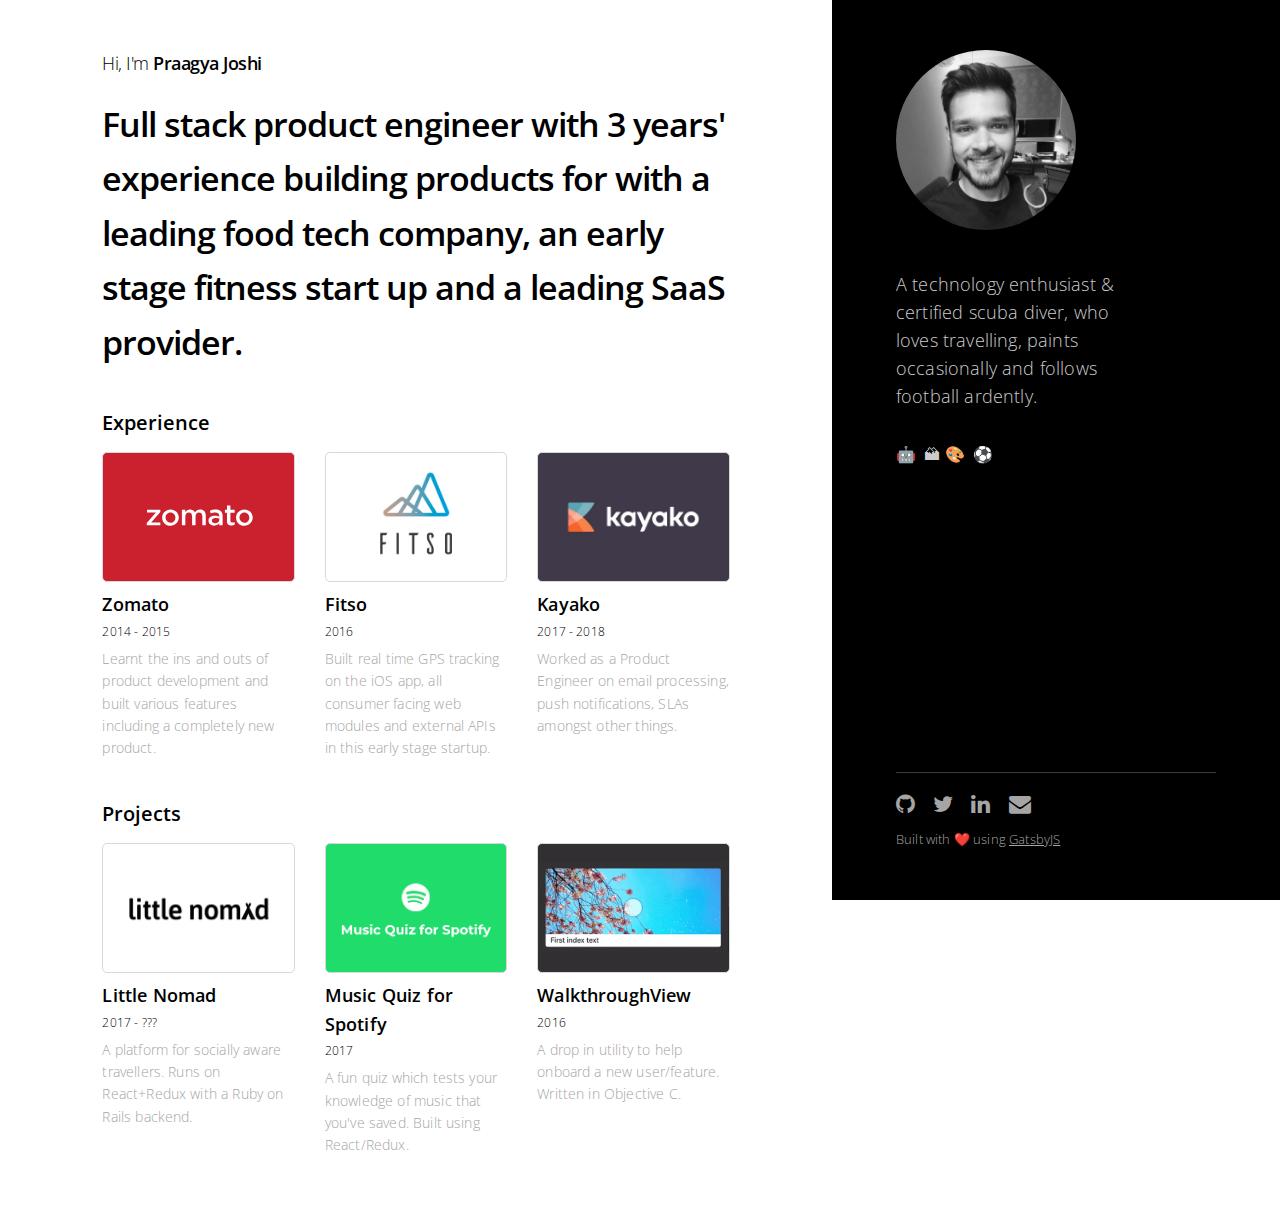
==== commit 7d268a9d: "🙈 Typo fix" ====
--- a/index.html
+++ b/index.html
@@ -1,4 +1,4 @@
-<!DOCTYPE html><html><head><meta charset="utf-8"/><meta http-equiv="x-ua-compatible" content="ie=edge"/><meta name="viewport" content="width=device-width, initial-scale=1, shrink-to-fit=no"/><link rel="preload" href="/component---src-layouts-index-js-f55967724639f6ee32f4.js" as="script"/><link rel="preload" href="/component---src-pages-index-js-5ab71465a8806a895ab8.js" as="script"/><link rel="preload" href="/path---index-a0e39f21c11f6a62c5ab.js" as="script"/><link rel="preload" href="/app-d9d7e415c00323da1f11.js" as="script"/><link rel="preload" href="/commons-f7a0a7a05adacd8bdb22.js" as="script"/><link href="https://fonts.googleapis.com/css?family=Open+Sans:300,600" rel="stylesheet"/><script>
+<!DOCTYPE html><html><head><meta charset="utf-8"/><meta http-equiv="x-ua-compatible" content="ie=edge"/><meta name="viewport" content="width=device-width, initial-scale=1, shrink-to-fit=no"/><link rel="preload" href="/component---src-layouts-index-js-f55967724639f6ee32f4.js" as="script"/><link rel="preload" href="/component---src-pages-index-js-70ddf3fee5536a0e037d.js" as="script"/><link rel="preload" href="/path---index-a0e39f21c11f6a62c5ab.js" as="script"/><link rel="preload" href="/app-d9d7e415c00323da1f11.js" as="script"/><link rel="preload" href="/commons-f7a0a7a05adacd8bdb22.js" as="script"/><link href="https://fonts.googleapis.com/css?family=Open+Sans:300,600" rel="stylesheet"/><script>
   
   if(true) {
     (function(i,s,o,g,r,a,m){i['GoogleAnalyticsObject']=r;i[r]=i[r]||function(){
@@ -9,7 +9,7 @@
   if (typeof ga === "function") {
     ga('create', 'UA-116308682-1', 'auto');
       }
-      </script><style id="gatsby-inlined-css">.container,.container-fluid{margin-right:auto;margin-left:auto}.container-fluid{padding-right:2rem;padding-left:2rem}.row{box-sizing:border-box;display:-ms-flexbox;display:flex;-ms-flex:0 1 auto;flex:0 1 auto;-ms-flex-direction:row;flex-direction:row;-ms-flex-wrap:wrap;flex-wrap:wrap;margin-right:-.5rem;margin-left:-.5rem}.row.reverse{-ms-flex-direction:row-reverse;flex-direction:row-reverse}.col.reverse{-ms-flex-direction:column-reverse;flex-direction:column-reverse}.col-xs,.col-xs-1,.col-xs-2,.col-xs-3,.col-xs-4,.col-xs-5,.col-xs-6,.col-xs-7,.col-xs-8,.col-xs-9,.col-xs-10,.col-xs-11,.col-xs-12,.col-xs-offset-0,.col-xs-offset-1,.col-xs-offset-2,.col-xs-offset-3,.col-xs-offset-4,.col-xs-offset-5,.col-xs-offset-6,.col-xs-offset-7,.col-xs-offset-8,.col-xs-offset-9,.col-xs-offset-10,.col-xs-offset-11,.col-xs-offset-12{box-sizing:border-box;-ms-flex:0 0 auto;flex:0 0 auto;padding-right:.5rem;padding-left:.5rem}.col-xs{-ms-flex-positive:1;flex-grow:1;-ms-flex-preferred-size:0;flex-basis:0;max-width:100%}.col-xs-1{-ms-flex-preferred-size:8.33333333%;flex-basis:8.33333333%;max-width:8.33333333%}.col-xs-2{-ms-flex-preferred-size:16.66666667%;flex-basis:16.66666667%;max-width:16.66666667%}.col-xs-3{-ms-flex-preferred-size:25%;flex-basis:25%;max-width:25%}.col-xs-4{-ms-flex-preferred-size:33.33333333%;flex-basis:33.33333333%;max-width:33.33333333%}.col-xs-5{-ms-flex-preferred-size:41.66666667%;flex-basis:41.66666667%;max-width:41.66666667%}.col-xs-6{-ms-flex-preferred-size:50%;flex-basis:50%;max-width:50%}.col-xs-7{-ms-flex-preferred-size:58.33333333%;flex-basis:58.33333333%;max-width:58.33333333%}.col-xs-8{-ms-flex-preferred-size:66.66666667%;flex-basis:66.66666667%;max-width:66.66666667%}.col-xs-9{-ms-flex-preferred-size:75%;flex-basis:75%;max-width:75%}.col-xs-10{-ms-flex-preferred-size:83.33333333%;flex-basis:83.33333333%;max-width:83.33333333%}.col-xs-11{-ms-flex-preferred-size:91.66666667%;flex-basis:91.66666667%;max-width:91.66666667%}.col-xs-12{-ms-flex-preferred-size:100%;flex-basis:100%;max-width:100%}.col-xs-offset-0{margin-left:0}.col-xs-offset-1{margin-left:8.33333333%}.col-xs-offset-2{margin-left:16.66666667%}.col-xs-offset-3{margin-left:25%}.col-xs-offset-4{margin-left:33.33333333%}.col-xs-offset-5{margin-left:41.66666667%}.col-xs-offset-6{margin-left:50%}.col-xs-offset-7{margin-left:58.33333333%}.col-xs-offset-8{margin-left:66.66666667%}.col-xs-offset-9{margin-left:75%}.col-xs-offset-10{margin-left:83.33333333%}.col-xs-offset-11{margin-left:91.66666667%}.start-xs{-ms-flex-pack:start;justify-content:flex-start;text-align:start}.center-xs{-ms-flex-pack:center;justify-content:center;text-align:center}.end-xs{-ms-flex-pack:end;justify-content:flex-end;text-align:end}.top-xs{-ms-flex-align:start;align-items:flex-start}.middle-xs{-ms-flex-align:center;align-items:center}.bottom-xs{-ms-flex-align:end;align-items:flex-end}.around-xs{-ms-flex-pack:distribute;justify-content:space-around}.between-xs{-ms-flex-pack:justify;justify-content:space-between}.first-xs{-ms-flex-order:-1;order:-1}.last-xs{-ms-flex-order:1;order:1}@media only screen and (min-width:48em){.container{width:49rem}.col-sm,.col-sm-1,.col-sm-2,.col-sm-3,.col-sm-4,.col-sm-5,.col-sm-6,.col-sm-7,.col-sm-8,.col-sm-9,.col-sm-10,.col-sm-11,.col-sm-12,.col-sm-offset-0,.col-sm-offset-1,.col-sm-offset-2,.col-sm-offset-3,.col-sm-offset-4,.col-sm-offset-5,.col-sm-offset-6,.col-sm-offset-7,.col-sm-offset-8,.col-sm-offset-9,.col-sm-offset-10,.col-sm-offset-11,.col-sm-offset-12{box-sizing:border-box;-ms-flex:0 0 auto;flex:0 0 auto;padding-right:.5rem;padding-left:.5rem}.col-sm{-ms-flex-positive:1;flex-grow:1;-ms-flex-preferred-size:0;flex-basis:0;max-width:100%}.col-sm-1{-ms-flex-preferred-size:8.33333333%;flex-basis:8.33333333%;max-width:8.33333333%}.col-sm-2{-ms-flex-preferred-size:16.66666667%;flex-basis:16.66666667%;max-width:16.66666667%}.col-sm-3{-ms-flex-preferred-size:25%;flex-basis:25%;max-width:25%}.col-sm-4{-ms-flex-preferred-size:33.33333333%;flex-basis:33.33333333%;max-width:33.33333333%}.col-sm-5{-ms-flex-preferred-size:41.66666667%;flex-basis:41.66666667%;max-width:41.66666667%}.col-sm-6{-ms-flex-preferred-size:50%;flex-basis:50%;max-width:50%}.col-sm-7{-ms-flex-preferred-size:58.33333333%;flex-basis:58.33333333%;max-width:58.33333333%}.col-sm-8{-ms-flex-preferred-size:66.66666667%;flex-basis:66.66666667%;max-width:66.66666667%}.col-sm-9{-ms-flex-preferred-size:75%;flex-basis:75%;max-width:75%}.col-sm-10{-ms-flex-preferred-size:83.33333333%;flex-basis:83.33333333%;max-width:83.33333333%}.col-sm-11{-ms-flex-preferred-size:91.66666667%;flex-basis:91.66666667%;max-width:91.66666667%}.col-sm-12{-ms-flex-preferred-size:100%;flex-basis:100%;max-width:100%}.col-sm-offset-0{margin-left:0}.col-sm-offset-1{margin-left:8.33333333%}.col-sm-offset-2{margin-left:16.66666667%}.col-sm-offset-3{margin-left:25%}.col-sm-offset-4{margin-left:33.33333333%}.col-sm-offset-5{margin-left:41.66666667%}.col-sm-offset-6{margin-left:50%}.col-sm-offset-7{margin-left:58.33333333%}.col-sm-offset-8{margin-left:66.66666667%}.col-sm-offset-9{margin-left:75%}.col-sm-offset-10{margin-left:83.33333333%}.col-sm-offset-11{margin-left:91.66666667%}.start-sm{-ms-flex-pack:start;justify-content:flex-start;text-align:start}.center-sm{-ms-flex-pack:center;justify-content:center;text-align:center}.end-sm{-ms-flex-pack:end;justify-content:flex-end;text-align:end}.top-sm{-ms-flex-align:start;align-items:flex-start}.middle-sm{-ms-flex-align:center;align-items:center}.bottom-sm{-ms-flex-align:end;align-items:flex-end}.around-sm{-ms-flex-pack:distribute;justify-content:space-around}.between-sm{-ms-flex-pack:justify;justify-content:space-between}.first-sm{-ms-flex-order:-1;order:-1}.last-sm{-ms-flex-order:1;order:1}}@media only screen and (min-width:64em){.container{width:65rem}.col-md,.col-md-1,.col-md-2,.col-md-3,.col-md-4,.col-md-5,.col-md-6,.col-md-7,.col-md-8,.col-md-9,.col-md-10,.col-md-11,.col-md-12,.col-md-offset-0,.col-md-offset-1,.col-md-offset-2,.col-md-offset-3,.col-md-offset-4,.col-md-offset-5,.col-md-offset-6,.col-md-offset-7,.col-md-offset-8,.col-md-offset-9,.col-md-offset-10,.col-md-offset-11,.col-md-offset-12{box-sizing:border-box;-ms-flex:0 0 auto;flex:0 0 auto;padding-right:.5rem;padding-left:.5rem}.col-md{-ms-flex-positive:1;flex-grow:1;-ms-flex-preferred-size:0;flex-basis:0;max-width:100%}.col-md-1{-ms-flex-preferred-size:8.33333333%;flex-basis:8.33333333%;max-width:8.33333333%}.col-md-2{-ms-flex-preferred-size:16.66666667%;flex-basis:16.66666667%;max-width:16.66666667%}.col-md-3{-ms-flex-preferred-size:25%;flex-basis:25%;max-width:25%}.col-md-4{-ms-flex-preferred-size:33.33333333%;flex-basis:33.33333333%;max-width:33.33333333%}.col-md-5{-ms-flex-preferred-size:41.66666667%;flex-basis:41.66666667%;max-width:41.66666667%}.col-md-6{-ms-flex-preferred-size:50%;flex-basis:50%;max-width:50%}.col-md-7{-ms-flex-preferred-size:58.33333333%;flex-basis:58.33333333%;max-width:58.33333333%}.col-md-8{-ms-flex-preferred-size:66.66666667%;flex-basis:66.66666667%;max-width:66.66666667%}.col-md-9{-ms-flex-preferred-size:75%;flex-basis:75%;max-width:75%}.col-md-10{-ms-flex-preferred-size:83.33333333%;flex-basis:83.33333333%;max-width:83.33333333%}.col-md-11{-ms-flex-preferred-size:91.66666667%;flex-basis:91.66666667%;max-width:91.66666667%}.col-md-12{-ms-flex-preferred-size:100%;flex-basis:100%;max-width:100%}.col-md-offset-0{margin-left:0}.col-md-offset-1{margin-left:8.33333333%}.col-md-offset-2{margin-left:16.66666667%}.col-md-offset-3{margin-left:25%}.col-md-offset-4{margin-left:33.33333333%}.col-md-offset-5{margin-left:41.66666667%}.col-md-offset-6{margin-left:50%}.col-md-offset-7{margin-left:58.33333333%}.col-md-offset-8{margin-left:66.66666667%}.col-md-offset-9{margin-left:75%}.col-md-offset-10{margin-left:83.33333333%}.col-md-offset-11{margin-left:91.66666667%}.start-md{-ms-flex-pack:start;justify-content:flex-start;text-align:start}.center-md{-ms-flex-pack:center;justify-content:center;text-align:center}.end-md{-ms-flex-pack:end;justify-content:flex-end;text-align:end}.top-md{-ms-flex-align:start;align-items:flex-start}.middle-md{-ms-flex-align:center;align-items:center}.bottom-md{-ms-flex-align:end;align-items:flex-end}.around-md{-ms-flex-pack:distribute;justify-content:space-around}.between-md{-ms-flex-pack:justify;justify-content:space-between}.first-md{-ms-flex-order:-1;order:-1}.last-md{-ms-flex-order:1;order:1}}@media only screen and (min-width:75em){.container{width:76rem}.col-lg,.col-lg-1,.col-lg-2,.col-lg-3,.col-lg-4,.col-lg-5,.col-lg-6,.col-lg-7,.col-lg-8,.col-lg-9,.col-lg-10,.col-lg-11,.col-lg-12,.col-lg-offset-0,.col-lg-offset-1,.col-lg-offset-2,.col-lg-offset-3,.col-lg-offset-4,.col-lg-offset-5,.col-lg-offset-6,.col-lg-offset-7,.col-lg-offset-8,.col-lg-offset-9,.col-lg-offset-10,.col-lg-offset-11,.col-lg-offset-12{box-sizing:border-box;-ms-flex:0 0 auto;flex:0 0 auto;padding-right:.5rem;padding-left:.5rem}.col-lg{-ms-flex-positive:1;flex-grow:1;-ms-flex-preferred-size:0;flex-basis:0;max-width:100%}.col-lg-1{-ms-flex-preferred-size:8.33333333%;flex-basis:8.33333333%;max-width:8.33333333%}.col-lg-2{-ms-flex-preferred-size:16.66666667%;flex-basis:16.66666667%;max-width:16.66666667%}.col-lg-3{-ms-flex-preferred-size:25%;flex-basis:25%;max-width:25%}.col-lg-4{-ms-flex-preferred-size:33.33333333%;flex-basis:33.33333333%;max-width:33.33333333%}.col-lg-5{-ms-flex-preferred-size:41.66666667%;flex-basis:41.66666667%;max-width:41.66666667%}.col-lg-6{-ms-flex-preferred-size:50%;flex-basis:50%;max-width:50%}.col-lg-7{-ms-flex-preferred-size:58.33333333%;flex-basis:58.33333333%;max-width:58.33333333%}.col-lg-8{-ms-flex-preferred-size:66.66666667%;flex-basis:66.66666667%;max-width:66.66666667%}.col-lg-9{-ms-flex-preferred-size:75%;flex-basis:75%;max-width:75%}.col-lg-10{-ms-flex-preferred-size:83.33333333%;flex-basis:83.33333333%;max-width:83.33333333%}.col-lg-11{-ms-flex-preferred-size:91.66666667%;flex-basis:91.66666667%;max-width:91.66666667%}.col-lg-12{-ms-flex-preferred-size:100%;flex-basis:100%;max-width:100%}.col-lg-offset-0{margin-left:0}.col-lg-offset-1{margin-left:8.33333333%}.col-lg-offset-2{margin-left:16.66666667%}.col-lg-offset-3{margin-left:25%}.col-lg-offset-4{margin-left:33.33333333%}.col-lg-offset-5{margin-left:41.66666667%}.col-lg-offset-6{margin-left:50%}.col-lg-offset-7{margin-left:58.33333333%}.col-lg-offset-8{margin-left:66.66666667%}.col-lg-offset-9{margin-left:75%}.col-lg-offset-10{margin-left:83.33333333%}.col-lg-offset-11{margin-left:91.66666667%}.start-lg{-ms-flex-pack:start;justify-content:flex-start;text-align:start}.center-lg{-ms-flex-pack:center;justify-content:center;text-align:center}.end-lg{-ms-flex-pack:end;justify-content:flex-end;text-align:end}.top-lg{-ms-flex-align:start;align-items:flex-start}.middle-lg{-ms-flex-align:center;align-items:center}.bottom-lg{-ms-flex-align:end;align-items:flex-end}.around-lg{-ms-flex-pack:distribute;justify-content:space-around}.between-lg{-ms-flex-pack:justify;justify-content:space-between}.first-lg{-ms-flex-order:-1;order:-1}.last-lg{-ms-flex-order:1;order:1}}*,:after,:before{box-sizing:inherit}html{box-sizing:border-box;font-size:62.5%}body{margin:0;font-size:1.6em;font-weight:300;letter-spacing:.01em;line-height:1.6;font-family:Open Sans,sans-serif}h1,h2,h3,h4,h5,h6{font-weight:300;letter-spacing:-.1rem;margin-bottom:2rem;margin-top:0}h1{font-size:4.6rem;line-height:1.2}h2{font-size:3.6rem;line-height:1.25}h3{font-size:2.8rem;line-height:1.3}h4{font-size:2.2rem;letter-spacing:-.08rem;line-height:1.35}h5{font-size:1.8rem;letter-spacing:-.05rem;line-height:1.5}h6{font-size:1.6rem;letter-spacing:0;line-height:1.4}.bold{font-weight:600}.section{padding-top:20px;padding-bottom:20px}.section h6{font-size:2rem;padding-bottom:5px;margin-bottom:10px}.experience-unit .image{width:100%;height:130px;background-size:contain;background-repeat:no-repeat;background-position:50%;border:1px solid #d8d8d8;border-radius:5px;overflow:hidden;transition:all .6s ease;-webkit-transition:all .6s ease}.experience-unit .image:hover{-ms-transform:translateY(-5px);transform:translateY(-5px);box-shadow:0 5px 18px 0 rgba(0,0,0,.3)}.experience-unit .title{padding:8px 0;font-size:1.8rem}.experience-unit .time-period{font-size:1.2rem;line-height:.9rem;padding-bottom:12px}.experience-unit .subtitle{color:#a5a5a5;font-size:1.4rem}@media (min-width:980px){.experience-unit{padding:0 1.5rem}.experience-unit:first-of-type{padding-left:5px}.experience-unit:last-of-type{padding-right:5px}}@media (min-width:980px) and (max-width:1279px){.experience-unit .image{height:110px}}@media (max-width:980px) and (min-width:481px){.experience-unit{padding-bottom:15px}.experience-unit .image{height:140px}}@media (max-width:480px){.experience-unit{padding-bottom:15px}.experience-unit .image{height:160px}}.about{color:#ccc}.about .image{width:180px;max-width:230px;height:180px;background-size:cover;background-image:url(/static/praagya.16f6b85e.jpg);background-repeat:no-repeat;background-position:50%;border-radius:50%;overflow:hidden;filter:url('data:image/svg+xml;charset=utf-8,<svg xmlns="http://www.w3.org/2000/svg"><filter id="filter"><feColorMatrix type="matrix" color-interpolation-filters="sRGB" values="0.2126 0.7152 0.0722 0 0 0.2126 0.7152 0.0722 0 0 0.2126 0.7152 0.0722 0 0 0 0 0 1 0" /></filter></svg>#filter');filter:grayscale(100%);-webkit-filter:grayscale(100%);filter:gray;transition:all .6s ease;-webkit-transition:all .6s ease;margin-bottom:40px}.about .image:hover{filter:url('data:image/svg+xml;charset=utf-8,<svg xmlns="http://www.w3.org/2000/svg"><filter id="filter"><feColorMatrix type="matrix" color-interpolation-filters="sRGB" values="1 0 0 0 0 0 1 0 0 0 0 0 1 0 0 0 0 0 1 0" /></filter></svg>#filter');filter:grayscale(0);-webkit-filter:grayscale(0)}.about .bio{margin-bottom:40px;max-width:230px;line-height:2.8rem;font-size:1.8rem}.about .bio .emoji{font-size:1.6rem;padding-top:30px}@media (-webkit-min-device-pixel-ratio:2),(min-resolution:2dppx),(min-resolution:192dpi){.about .bio .emoji{font-size:2.2rem}}@media (min-width:737px) and (max-width:980px){.about .bio .emoji{font-size:2rem;padding-top:10px}}@media (max-width:736px){.about .bio{line-height:2rem;font-size:1.4rem}.about .bio .emoji{font-size:1.8rem;padding-top:10px}}@media (max-width:980px){.about{text-align:center;margin-bottom:0}.about .image{margin:0 auto 40px}.about .bio{margin:0 auto}}.links{color:#a5a5a5;border-top:1px solid #3a3a3a;padding-top:20px}.links ul.icons-list{padding:0;margin:0;list-style:none;padding-bottom:10px}.links ul.icons-list li.icon{display:inline-block;padding-right:18px}.links ul.icons-list li.icon:last-of-type{padding-right:0}.links i.fa{font-size:2.2rem}.links a{color:#a5a5a5;transition:all .6s ease;-webkit-transition:all .6s ease}.links a:hover{color:#fff}.links .small{font-size:1.3rem;transition:all .6s ease;-webkit-transition:all .6s ease;cursor:normal;color:#a5a5a5}/*!
+      </script><title data-react-helmet="true">Praagya Joshi</title><link data-react-helmet="true" rel="icon" type="image/png" sizes="16x16" href="[data-uri]"/><link data-react-helmet="true" rel="icon" type="image/png" sizes="32x32" href="[data-uri]"/><meta data-react-helmet="true" name="description" content="Full stack product enginner"/><meta data-react-helmet="true" name="keywords" content="full stack, product enginner, portfolio, personal website"/><meta data-react-helmet="true" property="og:url" content="https://www.praagya.com"/><meta data-react-helmet="true" property="og:image" content="/static/praagya.16f6b85e.jpg"/><meta data-react-helmet="true" property="og:title" content="Praagya Joshi"/><meta data-react-helmet="true" property="og:description" content="Full stack product enginner"/><style id="gatsby-inlined-css">.container,.container-fluid{margin-right:auto;margin-left:auto}.container-fluid{padding-right:2rem;padding-left:2rem}.row{box-sizing:border-box;display:-ms-flexbox;display:flex;-ms-flex:0 1 auto;flex:0 1 auto;-ms-flex-direction:row;flex-direction:row;-ms-flex-wrap:wrap;flex-wrap:wrap;margin-right:-.5rem;margin-left:-.5rem}.row.reverse{-ms-flex-direction:row-reverse;flex-direction:row-reverse}.col.reverse{-ms-flex-direction:column-reverse;flex-direction:column-reverse}.col-xs,.col-xs-1,.col-xs-2,.col-xs-3,.col-xs-4,.col-xs-5,.col-xs-6,.col-xs-7,.col-xs-8,.col-xs-9,.col-xs-10,.col-xs-11,.col-xs-12,.col-xs-offset-0,.col-xs-offset-1,.col-xs-offset-2,.col-xs-offset-3,.col-xs-offset-4,.col-xs-offset-5,.col-xs-offset-6,.col-xs-offset-7,.col-xs-offset-8,.col-xs-offset-9,.col-xs-offset-10,.col-xs-offset-11,.col-xs-offset-12{box-sizing:border-box;-ms-flex:0 0 auto;flex:0 0 auto;padding-right:.5rem;padding-left:.5rem}.col-xs{-ms-flex-positive:1;flex-grow:1;-ms-flex-preferred-size:0;flex-basis:0;max-width:100%}.col-xs-1{-ms-flex-preferred-size:8.33333333%;flex-basis:8.33333333%;max-width:8.33333333%}.col-xs-2{-ms-flex-preferred-size:16.66666667%;flex-basis:16.66666667%;max-width:16.66666667%}.col-xs-3{-ms-flex-preferred-size:25%;flex-basis:25%;max-width:25%}.col-xs-4{-ms-flex-preferred-size:33.33333333%;flex-basis:33.33333333%;max-width:33.33333333%}.col-xs-5{-ms-flex-preferred-size:41.66666667%;flex-basis:41.66666667%;max-width:41.66666667%}.col-xs-6{-ms-flex-preferred-size:50%;flex-basis:50%;max-width:50%}.col-xs-7{-ms-flex-preferred-size:58.33333333%;flex-basis:58.33333333%;max-width:58.33333333%}.col-xs-8{-ms-flex-preferred-size:66.66666667%;flex-basis:66.66666667%;max-width:66.66666667%}.col-xs-9{-ms-flex-preferred-size:75%;flex-basis:75%;max-width:75%}.col-xs-10{-ms-flex-preferred-size:83.33333333%;flex-basis:83.33333333%;max-width:83.33333333%}.col-xs-11{-ms-flex-preferred-size:91.66666667%;flex-basis:91.66666667%;max-width:91.66666667%}.col-xs-12{-ms-flex-preferred-size:100%;flex-basis:100%;max-width:100%}.col-xs-offset-0{margin-left:0}.col-xs-offset-1{margin-left:8.33333333%}.col-xs-offset-2{margin-left:16.66666667%}.col-xs-offset-3{margin-left:25%}.col-xs-offset-4{margin-left:33.33333333%}.col-xs-offset-5{margin-left:41.66666667%}.col-xs-offset-6{margin-left:50%}.col-xs-offset-7{margin-left:58.33333333%}.col-xs-offset-8{margin-left:66.66666667%}.col-xs-offset-9{margin-left:75%}.col-xs-offset-10{margin-left:83.33333333%}.col-xs-offset-11{margin-left:91.66666667%}.start-xs{-ms-flex-pack:start;justify-content:flex-start;text-align:start}.center-xs{-ms-flex-pack:center;justify-content:center;text-align:center}.end-xs{-ms-flex-pack:end;justify-content:flex-end;text-align:end}.top-xs{-ms-flex-align:start;align-items:flex-start}.middle-xs{-ms-flex-align:center;align-items:center}.bottom-xs{-ms-flex-align:end;align-items:flex-end}.around-xs{-ms-flex-pack:distribute;justify-content:space-around}.between-xs{-ms-flex-pack:justify;justify-content:space-between}.first-xs{-ms-flex-order:-1;order:-1}.last-xs{-ms-flex-order:1;order:1}@media only screen and (min-width:48em){.container{width:49rem}.col-sm,.col-sm-1,.col-sm-2,.col-sm-3,.col-sm-4,.col-sm-5,.col-sm-6,.col-sm-7,.col-sm-8,.col-sm-9,.col-sm-10,.col-sm-11,.col-sm-12,.col-sm-offset-0,.col-sm-offset-1,.col-sm-offset-2,.col-sm-offset-3,.col-sm-offset-4,.col-sm-offset-5,.col-sm-offset-6,.col-sm-offset-7,.col-sm-offset-8,.col-sm-offset-9,.col-sm-offset-10,.col-sm-offset-11,.col-sm-offset-12{box-sizing:border-box;-ms-flex:0 0 auto;flex:0 0 auto;padding-right:.5rem;padding-left:.5rem}.col-sm{-ms-flex-positive:1;flex-grow:1;-ms-flex-preferred-size:0;flex-basis:0;max-width:100%}.col-sm-1{-ms-flex-preferred-size:8.33333333%;flex-basis:8.33333333%;max-width:8.33333333%}.col-sm-2{-ms-flex-preferred-size:16.66666667%;flex-basis:16.66666667%;max-width:16.66666667%}.col-sm-3{-ms-flex-preferred-size:25%;flex-basis:25%;max-width:25%}.col-sm-4{-ms-flex-preferred-size:33.33333333%;flex-basis:33.33333333%;max-width:33.33333333%}.col-sm-5{-ms-flex-preferred-size:41.66666667%;flex-basis:41.66666667%;max-width:41.66666667%}.col-sm-6{-ms-flex-preferred-size:50%;flex-basis:50%;max-width:50%}.col-sm-7{-ms-flex-preferred-size:58.33333333%;flex-basis:58.33333333%;max-width:58.33333333%}.col-sm-8{-ms-flex-preferred-size:66.66666667%;flex-basis:66.66666667%;max-width:66.66666667%}.col-sm-9{-ms-flex-preferred-size:75%;flex-basis:75%;max-width:75%}.col-sm-10{-ms-flex-preferred-size:83.33333333%;flex-basis:83.33333333%;max-width:83.33333333%}.col-sm-11{-ms-flex-preferred-size:91.66666667%;flex-basis:91.66666667%;max-width:91.66666667%}.col-sm-12{-ms-flex-preferred-size:100%;flex-basis:100%;max-width:100%}.col-sm-offset-0{margin-left:0}.col-sm-offset-1{margin-left:8.33333333%}.col-sm-offset-2{margin-left:16.66666667%}.col-sm-offset-3{margin-left:25%}.col-sm-offset-4{margin-left:33.33333333%}.col-sm-offset-5{margin-left:41.66666667%}.col-sm-offset-6{margin-left:50%}.col-sm-offset-7{margin-left:58.33333333%}.col-sm-offset-8{margin-left:66.66666667%}.col-sm-offset-9{margin-left:75%}.col-sm-offset-10{margin-left:83.33333333%}.col-sm-offset-11{margin-left:91.66666667%}.start-sm{-ms-flex-pack:start;justify-content:flex-start;text-align:start}.center-sm{-ms-flex-pack:center;justify-content:center;text-align:center}.end-sm{-ms-flex-pack:end;justify-content:flex-end;text-align:end}.top-sm{-ms-flex-align:start;align-items:flex-start}.middle-sm{-ms-flex-align:center;align-items:center}.bottom-sm{-ms-flex-align:end;align-items:flex-end}.around-sm{-ms-flex-pack:distribute;justify-content:space-around}.between-sm{-ms-flex-pack:justify;justify-content:space-between}.first-sm{-ms-flex-order:-1;order:-1}.last-sm{-ms-flex-order:1;order:1}}@media only screen and (min-width:64em){.container{width:65rem}.col-md,.col-md-1,.col-md-2,.col-md-3,.col-md-4,.col-md-5,.col-md-6,.col-md-7,.col-md-8,.col-md-9,.col-md-10,.col-md-11,.col-md-12,.col-md-offset-0,.col-md-offset-1,.col-md-offset-2,.col-md-offset-3,.col-md-offset-4,.col-md-offset-5,.col-md-offset-6,.col-md-offset-7,.col-md-offset-8,.col-md-offset-9,.col-md-offset-10,.col-md-offset-11,.col-md-offset-12{box-sizing:border-box;-ms-flex:0 0 auto;flex:0 0 auto;padding-right:.5rem;padding-left:.5rem}.col-md{-ms-flex-positive:1;flex-grow:1;-ms-flex-preferred-size:0;flex-basis:0;max-width:100%}.col-md-1{-ms-flex-preferred-size:8.33333333%;flex-basis:8.33333333%;max-width:8.33333333%}.col-md-2{-ms-flex-preferred-size:16.66666667%;flex-basis:16.66666667%;max-width:16.66666667%}.col-md-3{-ms-flex-preferred-size:25%;flex-basis:25%;max-width:25%}.col-md-4{-ms-flex-preferred-size:33.33333333%;flex-basis:33.33333333%;max-width:33.33333333%}.col-md-5{-ms-flex-preferred-size:41.66666667%;flex-basis:41.66666667%;max-width:41.66666667%}.col-md-6{-ms-flex-preferred-size:50%;flex-basis:50%;max-width:50%}.col-md-7{-ms-flex-preferred-size:58.33333333%;flex-basis:58.33333333%;max-width:58.33333333%}.col-md-8{-ms-flex-preferred-size:66.66666667%;flex-basis:66.66666667%;max-width:66.66666667%}.col-md-9{-ms-flex-preferred-size:75%;flex-basis:75%;max-width:75%}.col-md-10{-ms-flex-preferred-size:83.33333333%;flex-basis:83.33333333%;max-width:83.33333333%}.col-md-11{-ms-flex-preferred-size:91.66666667%;flex-basis:91.66666667%;max-width:91.66666667%}.col-md-12{-ms-flex-preferred-size:100%;flex-basis:100%;max-width:100%}.col-md-offset-0{margin-left:0}.col-md-offset-1{margin-left:8.33333333%}.col-md-offset-2{margin-left:16.66666667%}.col-md-offset-3{margin-left:25%}.col-md-offset-4{margin-left:33.33333333%}.col-md-offset-5{margin-left:41.66666667%}.col-md-offset-6{margin-left:50%}.col-md-offset-7{margin-left:58.33333333%}.col-md-offset-8{margin-left:66.66666667%}.col-md-offset-9{margin-left:75%}.col-md-offset-10{margin-left:83.33333333%}.col-md-offset-11{margin-left:91.66666667%}.start-md{-ms-flex-pack:start;justify-content:flex-start;text-align:start}.center-md{-ms-flex-pack:center;justify-content:center;text-align:center}.end-md{-ms-flex-pack:end;justify-content:flex-end;text-align:end}.top-md{-ms-flex-align:start;align-items:flex-start}.middle-md{-ms-flex-align:center;align-items:center}.bottom-md{-ms-flex-align:end;align-items:flex-end}.around-md{-ms-flex-pack:distribute;justify-content:space-around}.between-md{-ms-flex-pack:justify;justify-content:space-between}.first-md{-ms-flex-order:-1;order:-1}.last-md{-ms-flex-order:1;order:1}}@media only screen and (min-width:75em){.container{width:76rem}.col-lg,.col-lg-1,.col-lg-2,.col-lg-3,.col-lg-4,.col-lg-5,.col-lg-6,.col-lg-7,.col-lg-8,.col-lg-9,.col-lg-10,.col-lg-11,.col-lg-12,.col-lg-offset-0,.col-lg-offset-1,.col-lg-offset-2,.col-lg-offset-3,.col-lg-offset-4,.col-lg-offset-5,.col-lg-offset-6,.col-lg-offset-7,.col-lg-offset-8,.col-lg-offset-9,.col-lg-offset-10,.col-lg-offset-11,.col-lg-offset-12{box-sizing:border-box;-ms-flex:0 0 auto;flex:0 0 auto;padding-right:.5rem;padding-left:.5rem}.col-lg{-ms-flex-positive:1;flex-grow:1;-ms-flex-preferred-size:0;flex-basis:0;max-width:100%}.col-lg-1{-ms-flex-preferred-size:8.33333333%;flex-basis:8.33333333%;max-width:8.33333333%}.col-lg-2{-ms-flex-preferred-size:16.66666667%;flex-basis:16.66666667%;max-width:16.66666667%}.col-lg-3{-ms-flex-preferred-size:25%;flex-basis:25%;max-width:25%}.col-lg-4{-ms-flex-preferred-size:33.33333333%;flex-basis:33.33333333%;max-width:33.33333333%}.col-lg-5{-ms-flex-preferred-size:41.66666667%;flex-basis:41.66666667%;max-width:41.66666667%}.col-lg-6{-ms-flex-preferred-size:50%;flex-basis:50%;max-width:50%}.col-lg-7{-ms-flex-preferred-size:58.33333333%;flex-basis:58.33333333%;max-width:58.33333333%}.col-lg-8{-ms-flex-preferred-size:66.66666667%;flex-basis:66.66666667%;max-width:66.66666667%}.col-lg-9{-ms-flex-preferred-size:75%;flex-basis:75%;max-width:75%}.col-lg-10{-ms-flex-preferred-size:83.33333333%;flex-basis:83.33333333%;max-width:83.33333333%}.col-lg-11{-ms-flex-preferred-size:91.66666667%;flex-basis:91.66666667%;max-width:91.66666667%}.col-lg-12{-ms-flex-preferred-size:100%;flex-basis:100%;max-width:100%}.col-lg-offset-0{margin-left:0}.col-lg-offset-1{margin-left:8.33333333%}.col-lg-offset-2{margin-left:16.66666667%}.col-lg-offset-3{margin-left:25%}.col-lg-offset-4{margin-left:33.33333333%}.col-lg-offset-5{margin-left:41.66666667%}.col-lg-offset-6{margin-left:50%}.col-lg-offset-7{margin-left:58.33333333%}.col-lg-offset-8{margin-left:66.66666667%}.col-lg-offset-9{margin-left:75%}.col-lg-offset-10{margin-left:83.33333333%}.col-lg-offset-11{margin-left:91.66666667%}.start-lg{-ms-flex-pack:start;justify-content:flex-start;text-align:start}.center-lg{-ms-flex-pack:center;justify-content:center;text-align:center}.end-lg{-ms-flex-pack:end;justify-content:flex-end;text-align:end}.top-lg{-ms-flex-align:start;align-items:flex-start}.middle-lg{-ms-flex-align:center;align-items:center}.bottom-lg{-ms-flex-align:end;align-items:flex-end}.around-lg{-ms-flex-pack:distribute;justify-content:space-around}.between-lg{-ms-flex-pack:justify;justify-content:space-between}.first-lg{-ms-flex-order:-1;order:-1}.last-lg{-ms-flex-order:1;order:1}}*,:after,:before{box-sizing:inherit}html{box-sizing:border-box;font-size:62.5%}body{margin:0;font-size:1.6em;font-weight:300;letter-spacing:.01em;line-height:1.6;font-family:Open Sans,sans-serif}h1,h2,h3,h4,h5,h6{font-weight:300;letter-spacing:-.1rem;margin-bottom:2rem;margin-top:0}h1{font-size:4.6rem;line-height:1.2}h2{font-size:3.6rem;line-height:1.25}h3{font-size:2.8rem;line-height:1.3}h4{font-size:2.2rem;letter-spacing:-.08rem;line-height:1.35}h5{font-size:1.8rem;letter-spacing:-.05rem;line-height:1.5}h6{font-size:1.6rem;letter-spacing:0;line-height:1.4}.bold{font-weight:600}.section{padding-top:20px;padding-bottom:20px}.section h6{font-size:2rem;padding-bottom:5px;margin-bottom:10px}.experience-unit .image{width:100%;height:130px;background-size:contain;background-repeat:no-repeat;background-position:50%;border:1px solid #d8d8d8;border-radius:5px;overflow:hidden;transition:all .6s ease;-webkit-transition:all .6s ease}.experience-unit .image:hover{-ms-transform:translateY(-5px);transform:translateY(-5px);box-shadow:0 5px 18px 0 rgba(0,0,0,.3)}.experience-unit .title{padding:8px 0;font-size:1.8rem}.experience-unit .time-period{font-size:1.2rem;line-height:.9rem;padding-bottom:12px}.experience-unit .subtitle{color:#a5a5a5;font-size:1.4rem}@media (min-width:980px){.experience-unit{padding:0 1.5rem}.experience-unit:first-of-type{padding-left:5px}.experience-unit:last-of-type{padding-right:5px}}@media (min-width:980px) and (max-width:1279px){.experience-unit .image{height:110px}}@media (max-width:980px) and (min-width:481px){.experience-unit{padding-bottom:15px}.experience-unit .image{height:140px}}@media (max-width:480px){.experience-unit{padding-bottom:15px}.experience-unit .image{height:160px}}.about{color:#ccc}.about .image{width:180px;max-width:230px;height:180px;background-size:cover;background-image:url(/static/praagya.16f6b85e.jpg);background-repeat:no-repeat;background-position:50%;border-radius:50%;overflow:hidden;filter:url('data:image/svg+xml;charset=utf-8,<svg xmlns="http://www.w3.org/2000/svg"><filter id="filter"><feColorMatrix type="matrix" color-interpolation-filters="sRGB" values="0.2126 0.7152 0.0722 0 0 0.2126 0.7152 0.0722 0 0 0.2126 0.7152 0.0722 0 0 0 0 0 1 0" /></filter></svg>#filter');filter:grayscale(100%);-webkit-filter:grayscale(100%);filter:gray;transition:all .6s ease;-webkit-transition:all .6s ease;margin-bottom:40px}.about .image:hover{filter:url('data:image/svg+xml;charset=utf-8,<svg xmlns="http://www.w3.org/2000/svg"><filter id="filter"><feColorMatrix type="matrix" color-interpolation-filters="sRGB" values="1 0 0 0 0 0 1 0 0 0 0 0 1 0 0 0 0 0 1 0" /></filter></svg>#filter');filter:grayscale(0);-webkit-filter:grayscale(0)}.about .bio{margin-bottom:40px;max-width:230px;line-height:2.8rem;font-size:1.8rem}.about .bio .emoji{font-size:1.6rem;padding-top:30px}@media (-webkit-min-device-pixel-ratio:2),(min-resolution:2dppx),(min-resolution:192dpi){.about .bio .emoji{font-size:2.2rem}}@media (min-width:737px) and (max-width:980px){.about .bio .emoji{font-size:2rem;padding-top:10px}}@media (max-width:736px){.about .bio{line-height:2rem;font-size:1.4rem}.about .bio .emoji{font-size:1.8rem;padding-top:10px}}@media (max-width:980px){.about{text-align:center;margin-bottom:0}.about .image{margin:0 auto 40px}.about .bio{margin:0 auto}}.links{color:#a5a5a5;border-top:1px solid #3a3a3a;padding-top:20px}.links ul.icons-list{padding:0;margin:0;list-style:none;padding-bottom:10px}.links ul.icons-list li.icon{display:inline-block;padding-right:18px}.links ul.icons-list li.icon:last-of-type{padding-right:0}.links i.fa{font-size:2.2rem}.links a{color:#a5a5a5;transition:all .6s ease;-webkit-transition:all .6s ease}.links a:hover{color:#fff}.links .small{font-size:1.3rem;transition:all .6s ease;-webkit-transition:all .6s ease;cursor:normal;color:#a5a5a5}/*!
  *  Font Awesome 4.7.0 by @davegandy - http://fontawesome.io - @fontawesome
  *  License - http://fontawesome.io/license (Font: SIL OFL 1.1, CSS: MIT License)
- */@font-face{font-family:FontAwesome;src:url(/static/fontawesome-webfont.674f50d2.eot);src:url(/static/fontawesome-webfont.674f50d2.eot?#iefix&v=4.7.0) format("embedded-opentype"),url(/static/fontawesome-webfont.af7ae505.woff2) format("woff2"),url(/static/fontawesome-webfont.fee66e71.woff) format("woff"),url(/static/fontawesome-webfont.b06871f2.ttf) format("truetype"),url(/static/fontawesome-webfont.912ec66d.svg#fontawesomeregular) format("svg");font-weight:400;font-style:normal}.fa{display:inline-block;font:normal normal normal 14px/1 FontAwesome;font-size:inherit;text-rendering:auto;-webkit-font-smoothing:antialiased;-moz-osx-font-smoothing:grayscale}.fa-lg{font-size:1.33333333em;line-height:.75em;vertical-align:-15%}.fa-2x{font-size:2em}.fa-3x{font-size:3em}.fa-4x{font-size:4em}.fa-5x{font-size:5em}.fa-fw{width:1.28571429em;text-align:center}.fa-ul{padding-left:0;margin-left:2.14285714em;list-style-type:none}.fa-ul>li{position:relative}.fa-li{position:absolute;left:-2.14285714em;width:2.14285714em;top:.14285714em;text-align:center}.fa-li.fa-lg{left:-1.85714286em}.fa-border{padding:.2em .25em .15em;border:.08em solid #eee;border-radius:.1em}.fa-pull-left{float:left}.fa-pull-right{float:right}.fa.fa-pull-left{margin-right:.3em}.fa.fa-pull-right{margin-left:.3em}.pull-right{float:right}.pull-left{float:left}.fa.pull-left{margin-right:.3em}.fa.pull-right{margin-left:.3em}.fa-spin{animation:fa-spin 2s infinite linear}.fa-pulse{animation:fa-spin 1s infinite steps(8)}@keyframes fa-spin{0%{transform:rotate(0deg)}to{transform:rotate(359deg)}}.fa-rotate-90{-ms-filter:"progid:DXImageTransform.Microsoft.BasicImage(rotation=1)";-ms-transform:rotate(90deg);transform:rotate(90deg)}.fa-rotate-180{-ms-filter:"progid:DXImageTransform.Microsoft.BasicImage(rotation=2)";-ms-transform:rotate(180deg);transform:rotate(180deg)}.fa-rotate-270{-ms-filter:"progid:DXImageTransform.Microsoft.BasicImage(rotation=3)";-ms-transform:rotate(270deg);transform:rotate(270deg)}.fa-flip-horizontal{-ms-filter:"progid:DXImageTransform.Microsoft.BasicImage(rotation=0, mirror=1)";-ms-transform:scaleX(-1);transform:scaleX(-1)}.fa-flip-vertical{-ms-filter:"progid:DXImageTransform.Microsoft.BasicImage(rotation=2, mirror=1)";-ms-transform:scaleY(-1);transform:scaleY(-1)}:root .fa-flip-horizontal,:root .fa-flip-vertical,:root .fa-rotate-90,:root .fa-rotate-180,:root .fa-rotate-270{-webkit-filter:none;filter:none}.fa-stack{position:relative;display:inline-block;width:2em;height:2em;line-height:2em;vertical-align:middle}.fa-stack-1x,.fa-stack-2x{position:absolute;left:0;width:100%;text-align:center}.fa-stack-1x{line-height:inherit}.fa-stack-2x{font-size:2em}.fa-inverse{color:#fff}.fa-glass:before{content:"\F000"}.fa-music:before{content:"\F001"}.fa-search:before{content:"\F002"}.fa-envelope-o:before{content:"\F003"}.fa-heart:before{content:"\F004"}.fa-star:before{content:"\F005"}.fa-star-o:before{content:"\F006"}.fa-user:before{content:"\F007"}.fa-film:before{content:"\F008"}.fa-th-large:before{content:"\F009"}.fa-th:before{content:"\F00A"}.fa-th-list:before{content:"\F00B"}.fa-check:before{content:"\F00C"}.fa-close:before,.fa-remove:before,.fa-times:before{content:"\F00D"}.fa-search-plus:before{content:"\F00E"}.fa-search-minus:before{content:"\F010"}.fa-power-off:before{content:"\F011"}.fa-signal:before{content:"\F012"}.fa-cog:before,.fa-gear:before{content:"\F013"}.fa-trash-o:before{content:"\F014"}.fa-home:before{content:"\F015"}.fa-file-o:before{content:"\F016"}.fa-clock-o:before{content:"\F017"}.fa-road:before{content:"\F018"}.fa-download:before{content:"\F019"}.fa-arrow-circle-o-down:before{content:"\F01A"}.fa-arrow-circle-o-up:before{content:"\F01B"}.fa-inbox:before{content:"\F01C"}.fa-play-circle-o:before{content:"\F01D"}.fa-repeat:before,.fa-rotate-right:before{content:"\F01E"}.fa-refresh:before{content:"\F021"}.fa-list-alt:before{content:"\F022"}.fa-lock:before{content:"\F023"}.fa-flag:before{content:"\F024"}.fa-headphones:before{content:"\F025"}.fa-volume-off:before{content:"\F026"}.fa-volume-down:before{content:"\F027"}.fa-volume-up:before{content:"\F028"}.fa-qrcode:before{content:"\F029"}.fa-barcode:before{content:"\F02A"}.fa-tag:before{content:"\F02B"}.fa-tags:before{content:"\F02C"}.fa-book:before{content:"\F02D"}.fa-bookmark:before{content:"\F02E"}.fa-print:before{content:"\F02F"}.fa-camera:before{content:"\F030"}.fa-font:before{content:"\F031"}.fa-bold:before{content:"\F032"}.fa-italic:before{content:"\F033"}.fa-text-height:before{content:"\F034"}.fa-text-width:before{content:"\F035"}.fa-align-left:before{content:"\F036"}.fa-align-center:before{content:"\F037"}.fa-align-right:before{content:"\F038"}.fa-align-justify:before{content:"\F039"}.fa-list:before{content:"\F03A"}.fa-dedent:before,.fa-outdent:before{content:"\F03B"}.fa-indent:before{content:"\F03C"}.fa-video-camera:before{content:"\F03D"}.fa-image:before,.fa-photo:before,.fa-picture-o:before{content:"\F03E"}.fa-pencil:before{content:"\F040"}.fa-map-marker:before{content:"\F041"}.fa-adjust:before{content:"\F042"}.fa-tint:before{content:"\F043"}.fa-edit:before,.fa-pencil-square-o:before{content:"\F044"}.fa-share-square-o:before{content:"\F045"}.fa-check-square-o:before{content:"\F046"}.fa-arrows:before{content:"\F047"}.fa-step-backward:before{content:"\F048"}.fa-fast-backward:before{content:"\F049"}.fa-backward:before{content:"\F04A"}.fa-play:before{content:"\F04B"}.fa-pause:before{content:"\F04C"}.fa-stop:before{content:"\F04D"}.fa-forward:before{content:"\F04E"}.fa-fast-forward:before{content:"\F050"}.fa-step-forward:before{content:"\F051"}.fa-eject:before{content:"\F052"}.fa-chevron-left:before{content:"\F053"}.fa-chevron-right:before{content:"\F054"}.fa-plus-circle:before{content:"\F055"}.fa-minus-circle:before{content:"\F056"}.fa-times-circle:before{content:"\F057"}.fa-check-circle:before{content:"\F058"}.fa-question-circle:before{content:"\F059"}.fa-info-circle:before{content:"\F05A"}.fa-crosshairs:before{content:"\F05B"}.fa-times-circle-o:before{content:"\F05C"}.fa-check-circle-o:before{content:"\F05D"}.fa-ban:before{content:"\F05E"}.fa-arrow-left:before{content:"\F060"}.fa-arrow-right:before{content:"\F061"}.fa-arrow-up:before{content:"\F062"}.fa-arrow-down:before{content:"\F063"}.fa-mail-forward:before,.fa-share:before{content:"\F064"}.fa-expand:before{content:"\F065"}.fa-compress:before{content:"\F066"}.fa-plus:before{content:"\F067"}.fa-minus:before{content:"\F068"}.fa-asterisk:before{content:"\F069"}.fa-exclamation-circle:before{content:"\F06A"}.fa-gift:before{content:"\F06B"}.fa-leaf:before{content:"\F06C"}.fa-fire:before{content:"\F06D"}.fa-eye:before{content:"\F06E"}.fa-eye-slash:before{content:"\F070"}.fa-exclamation-triangle:before,.fa-warning:before{content:"\F071"}.fa-plane:before{content:"\F072"}.fa-calendar:before{content:"\F073"}.fa-random:before{content:"\F074"}.fa-comment:before{content:"\F075"}.fa-magnet:before{content:"\F076"}.fa-chevron-up:before{content:"\F077"}.fa-chevron-down:before{content:"\F078"}.fa-retweet:before{content:"\F079"}.fa-shopping-cart:before{content:"\F07A"}.fa-folder:before{content:"\F07B"}.fa-folder-open:before{content:"\F07C"}.fa-arrows-v:before{content:"\F07D"}.fa-arrows-h:before{content:"\F07E"}.fa-bar-chart-o:before,.fa-bar-chart:before{content:"\F080"}.fa-twitter-square:before{content:"\F081"}.fa-facebook-square:before{content:"\F082"}.fa-camera-retro:before{content:"\F083"}.fa-key:before{content:"\F084"}.fa-cogs:before,.fa-gears:before{content:"\F085"}.fa-comments:before{content:"\F086"}.fa-thumbs-o-up:before{content:"\F087"}.fa-thumbs-o-down:before{content:"\F088"}.fa-star-half:before{content:"\F089"}.fa-heart-o:before{content:"\F08A"}.fa-sign-out:before{content:"\F08B"}.fa-linkedin-square:before{content:"\F08C"}.fa-thumb-tack:before{content:"\F08D"}.fa-external-link:before{content:"\F08E"}.fa-sign-in:before{content:"\F090"}.fa-trophy:before{content:"\F091"}.fa-github-square:before{content:"\F092"}.fa-upload:before{content:"\F093"}.fa-lemon-o:before{content:"\F094"}.fa-phone:before{content:"\F095"}.fa-square-o:before{content:"\F096"}.fa-bookmark-o:before{content:"\F097"}.fa-phone-square:before{content:"\F098"}.fa-twitter:before{content:"\F099"}.fa-facebook-f:before,.fa-facebook:before{content:"\F09A"}.fa-github:before{content:"\F09B"}.fa-unlock:before{content:"\F09C"}.fa-credit-card:before{content:"\F09D"}.fa-feed:before,.fa-rss:before{content:"\F09E"}.fa-hdd-o:before{content:"\F0A0"}.fa-bullhorn:before{content:"\F0A1"}.fa-bell:before{content:"\F0F3"}.fa-certificate:before{content:"\F0A3"}.fa-hand-o-right:before{content:"\F0A4"}.fa-hand-o-left:before{content:"\F0A5"}.fa-hand-o-up:before{content:"\F0A6"}.fa-hand-o-down:before{content:"\F0A7"}.fa-arrow-circle-left:before{content:"\F0A8"}.fa-arrow-circle-right:before{content:"\F0A9"}.fa-arrow-circle-up:before{content:"\F0AA"}.fa-arrow-circle-down:before{content:"\F0AB"}.fa-globe:before{content:"\F0AC"}.fa-wrench:before{content:"\F0AD"}.fa-tasks:before{content:"\F0AE"}.fa-filter:before{content:"\F0B0"}.fa-briefcase:before{content:"\F0B1"}.fa-arrows-alt:before{content:"\F0B2"}.fa-group:before,.fa-users:before{content:"\F0C0"}.fa-chain:before,.fa-link:before{content:"\F0C1"}.fa-cloud:before{content:"\F0C2"}.fa-flask:before{content:"\F0C3"}.fa-cut:before,.fa-scissors:before{content:"\F0C4"}.fa-copy:before,.fa-files-o:before{content:"\F0C5"}.fa-paperclip:before{content:"\F0C6"}.fa-floppy-o:before,.fa-save:before{content:"\F0C7"}.fa-square:before{content:"\F0C8"}.fa-bars:before,.fa-navicon:before,.fa-reorder:before{content:"\F0C9"}.fa-list-ul:before{content:"\F0CA"}.fa-list-ol:before{content:"\F0CB"}.fa-strikethrough:before{content:"\F0CC"}.fa-underline:before{content:"\F0CD"}.fa-table:before{content:"\F0CE"}.fa-magic:before{content:"\F0D0"}.fa-truck:before{content:"\F0D1"}.fa-pinterest:before{content:"\F0D2"}.fa-pinterest-square:before{content:"\F0D3"}.fa-google-plus-square:before{content:"\F0D4"}.fa-google-plus:before{content:"\F0D5"}.fa-money:before{content:"\F0D6"}.fa-caret-down:before{content:"\F0D7"}.fa-caret-up:before{content:"\F0D8"}.fa-caret-left:before{content:"\F0D9"}.fa-caret-right:before{content:"\F0DA"}.fa-columns:before{content:"\F0DB"}.fa-sort:before,.fa-unsorted:before{content:"\F0DC"}.fa-sort-desc:before,.fa-sort-down:before{content:"\F0DD"}.fa-sort-asc:before,.fa-sort-up:before{content:"\F0DE"}.fa-envelope:before{content:"\F0E0"}.fa-linkedin:before{content:"\F0E1"}.fa-rotate-left:before,.fa-undo:before{content:"\F0E2"}.fa-gavel:before,.fa-legal:before{content:"\F0E3"}.fa-dashboard:before,.fa-tachometer:before{content:"\F0E4"}.fa-comment-o:before{content:"\F0E5"}.fa-comments-o:before{content:"\F0E6"}.fa-bolt:before,.fa-flash:before{content:"\F0E7"}.fa-sitemap:before{content:"\F0E8"}.fa-umbrella:before{content:"\F0E9"}.fa-clipboard:before,.fa-paste:before{content:"\F0EA"}.fa-lightbulb-o:before{content:"\F0EB"}.fa-exchange:before{content:"\F0EC"}.fa-cloud-download:before{content:"\F0ED"}.fa-cloud-upload:before{content:"\F0EE"}.fa-user-md:before{content:"\F0F0"}.fa-stethoscope:before{content:"\F0F1"}.fa-suitcase:before{content:"\F0F2"}.fa-bell-o:before{content:"\F0A2"}.fa-coffee:before{content:"\F0F4"}.fa-cutlery:before{content:"\F0F5"}.fa-file-text-o:before{content:"\F0F6"}.fa-building-o:before{content:"\F0F7"}.fa-hospital-o:before{content:"\F0F8"}.fa-ambulance:before{content:"\F0F9"}.fa-medkit:before{content:"\F0FA"}.fa-fighter-jet:before{content:"\F0FB"}.fa-beer:before{content:"\F0FC"}.fa-h-square:before{content:"\F0FD"}.fa-plus-square:before{content:"\F0FE"}.fa-angle-double-left:before{content:"\F100"}.fa-angle-double-right:before{content:"\F101"}.fa-angle-double-up:before{content:"\F102"}.fa-angle-double-down:before{content:"\F103"}.fa-angle-left:before{content:"\F104"}.fa-angle-right:before{content:"\F105"}.fa-angle-up:before{content:"\F106"}.fa-angle-down:before{content:"\F107"}.fa-desktop:before{content:"\F108"}.fa-laptop:before{content:"\F109"}.fa-tablet:before{content:"\F10A"}.fa-mobile-phone:before,.fa-mobile:before{content:"\F10B"}.fa-circle-o:before{content:"\F10C"}.fa-quote-left:before{content:"\F10D"}.fa-quote-right:before{content:"\F10E"}.fa-spinner:before{content:"\F110"}.fa-circle:before{content:"\F111"}.fa-mail-reply:before,.fa-reply:before{content:"\F112"}.fa-github-alt:before{content:"\F113"}.fa-folder-o:before{content:"\F114"}.fa-folder-open-o:before{content:"\F115"}.fa-smile-o:before{content:"\F118"}.fa-frown-o:before{content:"\F119"}.fa-meh-o:before{content:"\F11A"}.fa-gamepad:before{content:"\F11B"}.fa-keyboard-o:before{content:"\F11C"}.fa-flag-o:before{content:"\F11D"}.fa-flag-checkered:before{content:"\F11E"}.fa-terminal:before{content:"\F120"}.fa-code:before{content:"\F121"}.fa-mail-reply-all:before,.fa-reply-all:before{content:"\F122"}.fa-star-half-empty:before,.fa-star-half-full:before,.fa-star-half-o:before{content:"\F123"}.fa-location-arrow:before{content:"\F124"}.fa-crop:before{content:"\F125"}.fa-code-fork:before{content:"\F126"}.fa-chain-broken:before,.fa-unlink:before{content:"\F127"}.fa-question:before{content:"\F128"}.fa-info:before{content:"\F129"}.fa-exclamation:before{content:"\F12A"}.fa-superscript:before{content:"\F12B"}.fa-subscript:before{content:"\F12C"}.fa-eraser:before{content:"\F12D"}.fa-puzzle-piece:before{content:"\F12E"}.fa-microphone:before{content:"\F130"}.fa-microphone-slash:before{content:"\F131"}.fa-shield:before{content:"\F132"}.fa-calendar-o:before{content:"\F133"}.fa-fire-extinguisher:before{content:"\F134"}.fa-rocket:before{content:"\F135"}.fa-maxcdn:before{content:"\F136"}.fa-chevron-circle-left:before{content:"\F137"}.fa-chevron-circle-right:before{content:"\F138"}.fa-chevron-circle-up:before{content:"\F139"}.fa-chevron-circle-down:before{content:"\F13A"}.fa-html5:before{content:"\F13B"}.fa-css3:before{content:"\F13C"}.fa-anchor:before{content:"\F13D"}.fa-unlock-alt:before{content:"\F13E"}.fa-bullseye:before{content:"\F140"}.fa-ellipsis-h:before{content:"\F141"}.fa-ellipsis-v:before{content:"\F142"}.fa-rss-square:before{content:"\F143"}.fa-play-circle:before{content:"\F144"}.fa-ticket:before{content:"\F145"}.fa-minus-square:before{content:"\F146"}.fa-minus-square-o:before{content:"\F147"}.fa-level-up:before{content:"\F148"}.fa-level-down:before{content:"\F149"}.fa-check-square:before{content:"\F14A"}.fa-pencil-square:before{content:"\F14B"}.fa-external-link-square:before{content:"\F14C"}.fa-share-square:before{content:"\F14D"}.fa-compass:before{content:"\F14E"}.fa-caret-square-o-down:before,.fa-toggle-down:before{content:"\F150"}.fa-caret-square-o-up:before,.fa-toggle-up:before{content:"\F151"}.fa-caret-square-o-right:before,.fa-toggle-right:before{content:"\F152"}.fa-eur:before,.fa-euro:before{content:"\F153"}.fa-gbp:before{content:"\F154"}.fa-dollar:before,.fa-usd:before{content:"\F155"}.fa-inr:before,.fa-rupee:before{content:"\F156"}.fa-cny:before,.fa-jpy:before,.fa-rmb:before,.fa-yen:before{content:"\F157"}.fa-rouble:before,.fa-rub:before,.fa-ruble:before{content:"\F158"}.fa-krw:before,.fa-won:before{content:"\F159"}.fa-bitcoin:before,.fa-btc:before{content:"\F15A"}.fa-file:before{content:"\F15B"}.fa-file-text:before{content:"\F15C"}.fa-sort-alpha-asc:before{content:"\F15D"}.fa-sort-alpha-desc:before{content:"\F15E"}.fa-sort-amount-asc:before{content:"\F160"}.fa-sort-amount-desc:before{content:"\F161"}.fa-sort-numeric-asc:before{content:"\F162"}.fa-sort-numeric-desc:before{content:"\F163"}.fa-thumbs-up:before{content:"\F164"}.fa-thumbs-down:before{content:"\F165"}.fa-youtube-square:before{content:"\F166"}.fa-youtube:before{content:"\F167"}.fa-xing:before{content:"\F168"}.fa-xing-square:before{content:"\F169"}.fa-youtube-play:before{content:"\F16A"}.fa-dropbox:before{content:"\F16B"}.fa-stack-overflow:before{content:"\F16C"}.fa-instagram:before{content:"\F16D"}.fa-flickr:before{content:"\F16E"}.fa-adn:before{content:"\F170"}.fa-bitbucket:before{content:"\F171"}.fa-bitbucket-square:before{content:"\F172"}.fa-tumblr:before{content:"\F173"}.fa-tumblr-square:before{content:"\F174"}.fa-long-arrow-down:before{content:"\F175"}.fa-long-arrow-up:before{content:"\F176"}.fa-long-arrow-left:before{content:"\F177"}.fa-long-arrow-right:before{content:"\F178"}.fa-apple:before{content:"\F179"}.fa-windows:before{content:"\F17A"}.fa-android:before{content:"\F17B"}.fa-linux:before{content:"\F17C"}.fa-dribbble:before{content:"\F17D"}.fa-skype:before{content:"\F17E"}.fa-foursquare:before{content:"\F180"}.fa-trello:before{content:"\F181"}.fa-female:before{content:"\F182"}.fa-male:before{content:"\F183"}.fa-gittip:before,.fa-gratipay:before{content:"\F184"}.fa-sun-o:before{content:"\F185"}.fa-moon-o:before{content:"\F186"}.fa-archive:before{content:"\F187"}.fa-bug:before{content:"\F188"}.fa-vk:before{content:"\F189"}.fa-weibo:before{content:"\F18A"}.fa-renren:before{content:"\F18B"}.fa-pagelines:before{content:"\F18C"}.fa-stack-exchange:before{content:"\F18D"}.fa-arrow-circle-o-right:before{content:"\F18E"}.fa-arrow-circle-o-left:before{content:"\F190"}.fa-caret-square-o-left:before,.fa-toggle-left:before{content:"\F191"}.fa-dot-circle-o:before{content:"\F192"}.fa-wheelchair:before{content:"\F193"}.fa-vimeo-square:before{content:"\F194"}.fa-try:before,.fa-turkish-lira:before{content:"\F195"}.fa-plus-square-o:before{content:"\F196"}.fa-space-shuttle:before{content:"\F197"}.fa-slack:before{content:"\F198"}.fa-envelope-square:before{content:"\F199"}.fa-wordpress:before{content:"\F19A"}.fa-openid:before{content:"\F19B"}.fa-bank:before,.fa-institution:before,.fa-university:before{content:"\F19C"}.fa-graduation-cap:before,.fa-mortar-board:before{content:"\F19D"}.fa-yahoo:before{content:"\F19E"}.fa-google:before{content:"\F1A0"}.fa-reddit:before{content:"\F1A1"}.fa-reddit-square:before{content:"\F1A2"}.fa-stumbleupon-circle:before{content:"\F1A3"}.fa-stumbleupon:before{content:"\F1A4"}.fa-delicious:before{content:"\F1A5"}.fa-digg:before{content:"\F1A6"}.fa-pied-piper-pp:before{content:"\F1A7"}.fa-pied-piper-alt:before{content:"\F1A8"}.fa-drupal:before{content:"\F1A9"}.fa-joomla:before{content:"\F1AA"}.fa-language:before{content:"\F1AB"}.fa-fax:before{content:"\F1AC"}.fa-building:before{content:"\F1AD"}.fa-child:before{content:"\F1AE"}.fa-paw:before{content:"\F1B0"}.fa-spoon:before{content:"\F1B1"}.fa-cube:before{content:"\F1B2"}.fa-cubes:before{content:"\F1B3"}.fa-behance:before{content:"\F1B4"}.fa-behance-square:before{content:"\F1B5"}.fa-steam:before{content:"\F1B6"}.fa-steam-square:before{content:"\F1B7"}.fa-recycle:before{content:"\F1B8"}.fa-automobile:before,.fa-car:before{content:"\F1B9"}.fa-cab:before,.fa-taxi:before{content:"\F1BA"}.fa-tree:before{content:"\F1BB"}.fa-spotify:before{content:"\F1BC"}.fa-deviantart:before{content:"\F1BD"}.fa-soundcloud:before{content:"\F1BE"}.fa-database:before{content:"\F1C0"}.fa-file-pdf-o:before{content:"\F1C1"}.fa-file-word-o:before{content:"\F1C2"}.fa-file-excel-o:before{content:"\F1C3"}.fa-file-powerpoint-o:before{content:"\F1C4"}.fa-file-image-o:before,.fa-file-photo-o:before,.fa-file-picture-o:before{content:"\F1C5"}.fa-file-archive-o:before,.fa-file-zip-o:before{content:"\F1C6"}.fa-file-audio-o:before,.fa-file-sound-o:before{content:"\F1C7"}.fa-file-movie-o:before,.fa-file-video-o:before{content:"\F1C8"}.fa-file-code-o:before{content:"\F1C9"}.fa-vine:before{content:"\F1CA"}.fa-codepen:before{content:"\F1CB"}.fa-jsfiddle:before{content:"\F1CC"}.fa-life-bouy:before,.fa-life-buoy:before,.fa-life-ring:before,.fa-life-saver:before,.fa-support:before{content:"\F1CD"}.fa-circle-o-notch:before{content:"\F1CE"}.fa-ra:before,.fa-rebel:before,.fa-resistance:before{content:"\F1D0"}.fa-empire:before,.fa-ge:before{content:"\F1D1"}.fa-git-square:before{content:"\F1D2"}.fa-git:before{content:"\F1D3"}.fa-hacker-news:before,.fa-y-combinator-square:before,.fa-yc-square:before{content:"\F1D4"}.fa-tencent-weibo:before{content:"\F1D5"}.fa-qq:before{content:"\F1D6"}.fa-wechat:before,.fa-weixin:before{content:"\F1D7"}.fa-paper-plane:before,.fa-send:before{content:"\F1D8"}.fa-paper-plane-o:before,.fa-send-o:before{content:"\F1D9"}.fa-history:before{content:"\F1DA"}.fa-circle-thin:before{content:"\F1DB"}.fa-header:before{content:"\F1DC"}.fa-paragraph:before{content:"\F1DD"}.fa-sliders:before{content:"\F1DE"}.fa-share-alt:before{content:"\F1E0"}.fa-share-alt-square:before{content:"\F1E1"}.fa-bomb:before{content:"\F1E2"}.fa-futbol-o:before,.fa-soccer-ball-o:before{content:"\F1E3"}.fa-tty:before{content:"\F1E4"}.fa-binoculars:before{content:"\F1E5"}.fa-plug:before{content:"\F1E6"}.fa-slideshare:before{content:"\F1E7"}.fa-twitch:before{content:"\F1E8"}.fa-yelp:before{content:"\F1E9"}.fa-newspaper-o:before{content:"\F1EA"}.fa-wifi:before{content:"\F1EB"}.fa-calculator:before{content:"\F1EC"}.fa-paypal:before{content:"\F1ED"}.fa-google-wallet:before{content:"\F1EE"}.fa-cc-visa:before{content:"\F1F0"}.fa-cc-mastercard:before{content:"\F1F1"}.fa-cc-discover:before{content:"\F1F2"}.fa-cc-amex:before{content:"\F1F3"}.fa-cc-paypal:before{content:"\F1F4"}.fa-cc-stripe:before{content:"\F1F5"}.fa-bell-slash:before{content:"\F1F6"}.fa-bell-slash-o:before{content:"\F1F7"}.fa-trash:before{content:"\F1F8"}.fa-copyright:before{content:"\F1F9"}.fa-at:before{content:"\F1FA"}.fa-eyedropper:before{content:"\F1FB"}.fa-paint-brush:before{content:"\F1FC"}.fa-birthday-cake:before{content:"\F1FD"}.fa-area-chart:before{content:"\F1FE"}.fa-pie-chart:before{content:"\F200"}.fa-line-chart:before{content:"\F201"}.fa-lastfm:before{content:"\F202"}.fa-lastfm-square:before{content:"\F203"}.fa-toggle-off:before{content:"\F204"}.fa-toggle-on:before{content:"\F205"}.fa-bicycle:before{content:"\F206"}.fa-bus:before{content:"\F207"}.fa-ioxhost:before{content:"\F208"}.fa-angellist:before{content:"\F209"}.fa-cc:before{content:"\F20A"}.fa-ils:before,.fa-shekel:before,.fa-sheqel:before{content:"\F20B"}.fa-meanpath:before{content:"\F20C"}.fa-buysellads:before{content:"\F20D"}.fa-connectdevelop:before{content:"\F20E"}.fa-dashcube:before{content:"\F210"}.fa-forumbee:before{content:"\F211"}.fa-leanpub:before{content:"\F212"}.fa-sellsy:before{content:"\F213"}.fa-shirtsinbulk:before{content:"\F214"}.fa-simplybuilt:before{content:"\F215"}.fa-skyatlas:before{content:"\F216"}.fa-cart-plus:before{content:"\F217"}.fa-cart-arrow-down:before{content:"\F218"}.fa-diamond:before{content:"\F219"}.fa-ship:before{content:"\F21A"}.fa-user-secret:before{content:"\F21B"}.fa-motorcycle:before{content:"\F21C"}.fa-street-view:before{content:"\F21D"}.fa-heartbeat:before{content:"\F21E"}.fa-venus:before{content:"\F221"}.fa-mars:before{content:"\F222"}.fa-mercury:before{content:"\F223"}.fa-intersex:before,.fa-transgender:before{content:"\F224"}.fa-transgender-alt:before{content:"\F225"}.fa-venus-double:before{content:"\F226"}.fa-mars-double:before{content:"\F227"}.fa-venus-mars:before{content:"\F228"}.fa-mars-stroke:before{content:"\F229"}.fa-mars-stroke-v:before{content:"\F22A"}.fa-mars-stroke-h:before{content:"\F22B"}.fa-neuter:before{content:"\F22C"}.fa-genderless:before{content:"\F22D"}.fa-facebook-official:before{content:"\F230"}.fa-pinterest-p:before{content:"\F231"}.fa-whatsapp:before{content:"\F232"}.fa-server:before{content:"\F233"}.fa-user-plus:before{content:"\F234"}.fa-user-times:before{content:"\F235"}.fa-bed:before,.fa-hotel:before{content:"\F236"}.fa-viacoin:before{content:"\F237"}.fa-train:before{content:"\F238"}.fa-subway:before{content:"\F239"}.fa-medium:before{content:"\F23A"}.fa-y-combinator:before,.fa-yc:before{content:"\F23B"}.fa-optin-monster:before{content:"\F23C"}.fa-opencart:before{content:"\F23D"}.fa-expeditedssl:before{content:"\F23E"}.fa-battery-4:before,.fa-battery-full:before,.fa-battery:before{content:"\F240"}.fa-battery-3:before,.fa-battery-three-quarters:before{content:"\F241"}.fa-battery-2:before,.fa-battery-half:before{content:"\F242"}.fa-battery-1:before,.fa-battery-quarter:before{content:"\F243"}.fa-battery-0:before,.fa-battery-empty:before{content:"\F244"}.fa-mouse-pointer:before{content:"\F245"}.fa-i-cursor:before{content:"\F246"}.fa-object-group:before{content:"\F247"}.fa-object-ungroup:before{content:"\F248"}.fa-sticky-note:before{content:"\F249"}.fa-sticky-note-o:before{content:"\F24A"}.fa-cc-jcb:before{content:"\F24B"}.fa-cc-diners-club:before{content:"\F24C"}.fa-clone:before{content:"\F24D"}.fa-balance-scale:before{content:"\F24E"}.fa-hourglass-o:before{content:"\F250"}.fa-hourglass-1:before,.fa-hourglass-start:before{content:"\F251"}.fa-hourglass-2:before,.fa-hourglass-half:before{content:"\F252"}.fa-hourglass-3:before,.fa-hourglass-end:before{content:"\F253"}.fa-hourglass:before{content:"\F254"}.fa-hand-grab-o:before,.fa-hand-rock-o:before{content:"\F255"}.fa-hand-paper-o:before,.fa-hand-stop-o:before{content:"\F256"}.fa-hand-scissors-o:before{content:"\F257"}.fa-hand-lizard-o:before{content:"\F258"}.fa-hand-spock-o:before{content:"\F259"}.fa-hand-pointer-o:before{content:"\F25A"}.fa-hand-peace-o:before{content:"\F25B"}.fa-trademark:before{content:"\F25C"}.fa-registered:before{content:"\F25D"}.fa-creative-commons:before{content:"\F25E"}.fa-gg:before{content:"\F260"}.fa-gg-circle:before{content:"\F261"}.fa-tripadvisor:before{content:"\F262"}.fa-odnoklassniki:before{content:"\F263"}.fa-odnoklassniki-square:before{content:"\F264"}.fa-get-pocket:before{content:"\F265"}.fa-wikipedia-w:before{content:"\F266"}.fa-safari:before{content:"\F267"}.fa-chrome:before{content:"\F268"}.fa-firefox:before{content:"\F269"}.fa-opera:before{content:"\F26A"}.fa-internet-explorer:before{content:"\F26B"}.fa-television:before,.fa-tv:before{content:"\F26C"}.fa-contao:before{content:"\F26D"}.fa-500px:before{content:"\F26E"}.fa-amazon:before{content:"\F270"}.fa-calendar-plus-o:before{content:"\F271"}.fa-calendar-minus-o:before{content:"\F272"}.fa-calendar-times-o:before{content:"\F273"}.fa-calendar-check-o:before{content:"\F274"}.fa-industry:before{content:"\F275"}.fa-map-pin:before{content:"\F276"}.fa-map-signs:before{content:"\F277"}.fa-map-o:before{content:"\F278"}.fa-map:before{content:"\F279"}.fa-commenting:before{content:"\F27A"}.fa-commenting-o:before{content:"\F27B"}.fa-houzz:before{content:"\F27C"}.fa-vimeo:before{content:"\F27D"}.fa-black-tie:before{content:"\F27E"}.fa-fonticons:before{content:"\F280"}.fa-reddit-alien:before{content:"\F281"}.fa-edge:before{content:"\F282"}.fa-credit-card-alt:before{content:"\F283"}.fa-codiepie:before{content:"\F284"}.fa-modx:before{content:"\F285"}.fa-fort-awesome:before{content:"\F286"}.fa-usb:before{content:"\F287"}.fa-product-hunt:before{content:"\F288"}.fa-mixcloud:before{content:"\F289"}.fa-scribd:before{content:"\F28A"}.fa-pause-circle:before{content:"\F28B"}.fa-pause-circle-o:before{content:"\F28C"}.fa-stop-circle:before{content:"\F28D"}.fa-stop-circle-o:before{content:"\F28E"}.fa-shopping-bag:before{content:"\F290"}.fa-shopping-basket:before{content:"\F291"}.fa-hashtag:before{content:"\F292"}.fa-bluetooth:before{content:"\F293"}.fa-bluetooth-b:before{content:"\F294"}.fa-percent:before{content:"\F295"}.fa-gitlab:before{content:"\F296"}.fa-wpbeginner:before{content:"\F297"}.fa-wpforms:before{content:"\F298"}.fa-envira:before{content:"\F299"}.fa-universal-access:before{content:"\F29A"}.fa-wheelchair-alt:before{content:"\F29B"}.fa-question-circle-o:before{content:"\F29C"}.fa-blind:before{content:"\F29D"}.fa-audio-description:before{content:"\F29E"}.fa-volume-control-phone:before{content:"\F2A0"}.fa-braille:before{content:"\F2A1"}.fa-assistive-listening-systems:before{content:"\F2A2"}.fa-american-sign-language-interpreting:before,.fa-asl-interpreting:before{content:"\F2A3"}.fa-deaf:before,.fa-deafness:before,.fa-hard-of-hearing:before{content:"\F2A4"}.fa-glide:before{content:"\F2A5"}.fa-glide-g:before{content:"\F2A6"}.fa-sign-language:before,.fa-signing:before{content:"\F2A7"}.fa-low-vision:before{content:"\F2A8"}.fa-viadeo:before{content:"\F2A9"}.fa-viadeo-square:before{content:"\F2AA"}.fa-snapchat:before{content:"\F2AB"}.fa-snapchat-ghost:before{content:"\F2AC"}.fa-snapchat-square:before{content:"\F2AD"}.fa-pied-piper:before{content:"\F2AE"}.fa-first-order:before{content:"\F2B0"}.fa-yoast:before{content:"\F2B1"}.fa-themeisle:before{content:"\F2B2"}.fa-google-plus-circle:before,.fa-google-plus-official:before{content:"\F2B3"}.fa-fa:before,.fa-font-awesome:before{content:"\F2B4"}.fa-handshake-o:before{content:"\F2B5"}.fa-envelope-open:before{content:"\F2B6"}.fa-envelope-open-o:before{content:"\F2B7"}.fa-linode:before{content:"\F2B8"}.fa-address-book:before{content:"\F2B9"}.fa-address-book-o:before{content:"\F2BA"}.fa-address-card:before,.fa-vcard:before{content:"\F2BB"}.fa-address-card-o:before,.fa-vcard-o:before{content:"\F2BC"}.fa-user-circle:before{content:"\F2BD"}.fa-user-circle-o:before{content:"\F2BE"}.fa-user-o:before{content:"\F2C0"}.fa-id-badge:before{content:"\F2C1"}.fa-drivers-license:before,.fa-id-card:before{content:"\F2C2"}.fa-drivers-license-o:before,.fa-id-card-o:before{content:"\F2C3"}.fa-quora:before{content:"\F2C4"}.fa-free-code-camp:before{content:"\F2C5"}.fa-telegram:before{content:"\F2C6"}.fa-thermometer-4:before,.fa-thermometer-full:before,.fa-thermometer:before{content:"\F2C7"}.fa-thermometer-3:before,.fa-thermometer-three-quarters:before{content:"\F2C8"}.fa-thermometer-2:before,.fa-thermometer-half:before{content:"\F2C9"}.fa-thermometer-1:before,.fa-thermometer-quarter:before{content:"\F2CA"}.fa-thermometer-0:before,.fa-thermometer-empty:before{content:"\F2CB"}.fa-shower:before{content:"\F2CC"}.fa-bath:before,.fa-bathtub:before,.fa-s15:before{content:"\F2CD"}.fa-podcast:before{content:"\F2CE"}.fa-window-maximize:before{content:"\F2D0"}.fa-window-minimize:before{content:"\F2D1"}.fa-window-restore:before{content:"\F2D2"}.fa-times-rectangle:before,.fa-window-close:before{content:"\F2D3"}.fa-times-rectangle-o:before,.fa-window-close-o:before{content:"\F2D4"}.fa-bandcamp:before{content:"\F2D5"}.fa-grav:before{content:"\F2D6"}.fa-etsy:before{content:"\F2D7"}.fa-imdb:before{content:"\F2D8"}.fa-ravelry:before{content:"\F2D9"}.fa-eercast:before{content:"\F2DA"}.fa-microchip:before{content:"\F2DB"}.fa-snowflake-o:before{content:"\F2DC"}.fa-superpowers:before{content:"\F2DD"}.fa-wpexplorer:before{content:"\F2DE"}.fa-meetup:before{content:"\F2E0"}.sr-only{position:absolute;width:1px;height:1px;padding:0;margin:-1px;overflow:hidden;clip:rect(0,0,0,0);border:0}.sr-only-focusable:active,.sr-only-focusable:focus{position:static;width:auto;height:auto;margin:0;overflow:visible;clip:auto}.main{margin:0 auto}.main h3{font-size:3.4rem;line-height:1.6}@media (max-width:480px){.main h3{font-size:2.8rem}}@media (min-width:980px) and (max-width:1279px){.main h3{font-size:3rem}}@media (min-width:1280px){.main{width:65%;margin-right:35%;padding:50px 8%}}@media (min-width:980px) and (max-width:1279px){.main{width:70%;margin-right:30%;padding:50px 8%}}@media (min-width:481px) and (max-width:979px){.main{width:100%;margin-right:0;padding:50px 48px 0}}@media (max-width:480px){.main{width:100%;margin-right:0;padding:50px 24px 0}}.aside{-ms-flex-item-align:stretch;-ms-grid-row-align:stretch;align-self:stretch;margin:0 auto;background-color:#000;color:#fff}@media (min-width:980px){.aside{position:fixed;display:-ms-flexbox;display:flex;-ms-flex-direction:column;flex-direction:column;-ms-flex-align:start;align-items:flex-start;-ms-flex-pack:justify;justify-content:space-between;right:0;top:0;height:100%}.aside .top{-ms-flex-positive:1;flex-grow:1}.aside .bottom{width:100%}}@media (max-width:979px){.aside{position:relative;text-align:center;right:auto;top:auto;display:block;padding:50px 64px}.aside .bottom{padding:50px 64px 0}}@media (min-width:1280px){.aside{width:35%;padding:50px 64px}}@media (min-width:980px) and (max-width:1279px){.aside{width:30%;padding:50px 48px}}@media (min-width:481px) and (max-width:979px){.aside{width:100%;padding:50px 48px}}@media (max-width:480px){.aside{width:100%;padding:50px 24px}}</style></head><body><div id="___gatsby"><div class="template-wrapper" data-reactroot="" data-reactid="1" data-react-checksum="931031092"><!-- react-empty: 2 --><div class="template-wrapper-children" data-reactid="3"><div class="index" data-reactid="4"><div class="main" data-reactid="5"><h5 data-reactid="6"><!-- react-text: 7 -->Hi, I&#x27;m <!-- /react-text --><span class="bold" data-reactid="8">Praagya Joshi</span></h5><h3 class="bold" data-reactid="9">Full stack product enginner with 3 years&#x27; experience building products for with a leading food tech company, an early stage fitness start up and a leading SaaS provider.</h3><div class="section" data-reactid="10"><h6 class="bold" data-reactid="11">Experience</h6><div class="section-units" data-reactid="12"><div class="row" data-reactid="13"><div class="experience-unit col-xs-12 col-sm-6 col-md-4" data-reactid="14"><a href="https://www.zomato.com/" target="_blank" data-reactid="15"><div class="image" style="background-image:url([data-uri]);background-color:#CB202D;" data-reactid="16"></div></a><div class="title bold" data-reactid="17">Zomato</div><div class="time-period" data-reactid="18">2014 - 2015</div><div class="subtitle" data-reactid="19">Learnt the ins and outs of product development and built various features including a completely new product.</div></div><div class="experience-unit col-xs-12 col-sm-6 col-md-4" data-reactid="20"><a href="https://www.getfitso.com/" target="_blank" data-reactid="21"><div class="image" style="background-image:url(/static/fitso-logo.5dc1997d.jpg);background-color:#FFFFFF;" data-reactid="22"></div></a><div class="title bold" data-reactid="23">Fitso</div><div class="time-period" data-reactid="24">2016</div><div class="subtitle" data-reactid="25">Built real time GPS tracking on the iOS app, all consumer facing web modules and external APIs in this early stage startup.</div></div><div class="experience-unit col-xs-12 col-sm-6 col-md-4" data-reactid="26"><a href="https://www.kayako.com/" target="_blank" data-reactid="27"><div class="image" style="background-image:url(/static/kayako-logo-2.c19c5f40.jpg);background-color:#403949;" data-reactid="28"></div></a><div class="title bold" data-reactid="29">Kayako</div><div class="time-period" data-reactid="30">2017 - 2018</div><div class="subtitle" data-reactid="31">Worked as a Product Engineer on email processing, push notifications, SLAs amongst other things.</div></div></div></div></div><div class="section" data-reactid="32"><h6 class="bold" data-reactid="33">Projects</h6><div class="section-units" data-reactid="34"><div class="row" data-reactid="35"><div class="experience-unit col-xs-12 col-sm-6 col-md-4" data-reactid="36"><a href="https://www.littlenomad.co/" target="_blank" data-reactid="37"><div class="image" style="background-image:url(/static/little-nomad.ac8c1a83.png);background-color:#FFFFFF;" data-reactid="38"></div></a><div class="title bold" data-reactid="39">Little Nomad</div><div class="time-period" data-reactid="40">2017 - ???</div><div class="subtitle" data-reactid="41">A platform for socially aware travellers. Runs on React+Redux with a Ruby on Rails backend.</div></div><div class="experience-unit col-xs-12 col-sm-6 col-md-4" data-reactid="42"><a href="https://quiz.praagya.com/" target="_blank" data-reactid="43"><div class="image" style="background-image:url(/static/spotify-quiz.60ac3062.png);background-color:#20DC6B;" data-reactid="44"></div></a><div class="title bold" data-reactid="45">Music Quiz for Spotify</div><div class="time-period" data-reactid="46">2017</div><div class="subtitle" data-reactid="47">A fun quiz which tests your knowledge of music that you&#x27;ve saved. Built using React/Redux.</div></div><div class="experience-unit col-xs-12 col-sm-6 col-md-4" data-reactid="48"><a href="https://github.com/praagyajoshi/WVWalkthroughView" target="_blank" data-reactid="49"><div class="image" style="background-image:url(/static/wvwalkthroughview-optimize.90a2f265.gif);background-color:#312F31;" data-reactid="50"></div></a><div class="title bold" data-reactid="51">WalkthroughView</div><div class="time-period" data-reactid="52">2016</div><div class="subtitle" data-reactid="53">A drop in utility to help onboard a new user/feature. Written in Objective C.</div></div></div></div></div></div><div class="aside" data-reactid="54"><div class="top" data-reactid="55"><div class="about" data-reactid="56"><div class="image" data-reactid="57"></div><div class="bio" data-reactid="58"><!-- react-text: 59 -->A technology enthusiast &amp; certified scuba diver, who loves travelling, paints occasionally and follows football ardently.<!-- /react-text --><div class="emoji" data-reactid="60">🤖  🏔 🎨  ⚽️</div></div></div></div><div class="bottom" data-reactid="61"><div class="links" data-reactid="62"><ul class="icons-list" data-reactid="63"><li class="icon" data-reactid="64"><a href="https://www.github.com/praagyajoshi" target="_blank" data-reactid="65"><i class="fa fa-github" data-reactid="66"></i></a></li><li class="icon" data-reactid="67"><a href="https://www.twitter.com/praagyajoshi" target="_blank" data-reactid="68"><i class="fa fa-twitter" data-reactid="69"></i></a></li><li class="icon" data-reactid="70"><a href="https://www.linkedin.com/in/praagyajoshi" target="_blank" data-reactid="71"><i class="fa fa-linkedin" data-reactid="72"></i></a></li><li class="icon" data-reactid="73"><a href="mailto:hello@praagya.com" target="_blank" data-reactid="74"><i class="fa fa-envelope" data-reactid="75"></i></a></li></ul><div class="small" data-reactid="76"><!-- react-text: 77 -->Built with ❤️ using <!-- /react-text --><a href="https://www.gatsbyjs.org/" target="_blank" data-reactid="78">GatsbyJS</a></div></div></div></div></div></div></div></div><script id="webpack-manifest">/*<![CDATA[*/window.webpackManifest={"231608221292675":"app-d9d7e415c00323da1f11.js","35783957827783":"component---src-pages-index-js-5ab71465a8806a895ab8.js","60335399758886":"path----fef0909bf265b019bc47.js","142629428675168":"path---index-a0e39f21c11f6a62c5ab.js","114276838955818":"component---src-layouts-index-js-f55967724639f6ee32f4.js"}/*]]>*/</script><script>/*<![CDATA[*/!function(e,t,r){function n(){for(;d[0]&&"loaded"==d[0][f];)c=d.shift(),c[o]=!i.parentNode.insertBefore(c,i)}for(var s,a,c,d=[],i=e.scripts[0],o="onreadystatechange",f="readyState";s=r.shift();)a=e.createElement(t),"async"in i?(a.async=!1,e.head.appendChild(a)):i[f]?(d.push(a),a[o]=n):e.write("<"+t+' src="'+s+'" defer></'+t+">"),a.src=s}(document,"script",["/commons-f7a0a7a05adacd8bdb22.js","/app-d9d7e415c00323da1f11.js","/path---index-a0e39f21c11f6a62c5ab.js","/component---src-pages-index-js-5ab71465a8806a895ab8.js","/component---src-layouts-index-js-f55967724639f6ee32f4.js"])/*]]>*/</script></body></html>+ */@font-face{font-family:FontAwesome;src:url(/static/fontawesome-webfont.674f50d2.eot);src:url(/static/fontawesome-webfont.674f50d2.eot?#iefix&v=4.7.0) format("embedded-opentype"),url(/static/fontawesome-webfont.af7ae505.woff2) format("woff2"),url(/static/fontawesome-webfont.fee66e71.woff) format("woff"),url(/static/fontawesome-webfont.b06871f2.ttf) format("truetype"),url(/static/fontawesome-webfont.912ec66d.svg#fontawesomeregular) format("svg");font-weight:400;font-style:normal}.fa{display:inline-block;font:normal normal normal 14px/1 FontAwesome;font-size:inherit;text-rendering:auto;-webkit-font-smoothing:antialiased;-moz-osx-font-smoothing:grayscale}.fa-lg{font-size:1.33333333em;line-height:.75em;vertical-align:-15%}.fa-2x{font-size:2em}.fa-3x{font-size:3em}.fa-4x{font-size:4em}.fa-5x{font-size:5em}.fa-fw{width:1.28571429em;text-align:center}.fa-ul{padding-left:0;margin-left:2.14285714em;list-style-type:none}.fa-ul>li{position:relative}.fa-li{position:absolute;left:-2.14285714em;width:2.14285714em;top:.14285714em;text-align:center}.fa-li.fa-lg{left:-1.85714286em}.fa-border{padding:.2em .25em .15em;border:.08em solid #eee;border-radius:.1em}.fa-pull-left{float:left}.fa-pull-right{float:right}.fa.fa-pull-left{margin-right:.3em}.fa.fa-pull-right{margin-left:.3em}.pull-right{float:right}.pull-left{float:left}.fa.pull-left{margin-right:.3em}.fa.pull-right{margin-left:.3em}.fa-spin{animation:fa-spin 2s infinite linear}.fa-pulse{animation:fa-spin 1s infinite steps(8)}@keyframes fa-spin{0%{transform:rotate(0deg)}to{transform:rotate(359deg)}}.fa-rotate-90{-ms-filter:"progid:DXImageTransform.Microsoft.BasicImage(rotation=1)";-ms-transform:rotate(90deg);transform:rotate(90deg)}.fa-rotate-180{-ms-filter:"progid:DXImageTransform.Microsoft.BasicImage(rotation=2)";-ms-transform:rotate(180deg);transform:rotate(180deg)}.fa-rotate-270{-ms-filter:"progid:DXImageTransform.Microsoft.BasicImage(rotation=3)";-ms-transform:rotate(270deg);transform:rotate(270deg)}.fa-flip-horizontal{-ms-filter:"progid:DXImageTransform.Microsoft.BasicImage(rotation=0, mirror=1)";-ms-transform:scaleX(-1);transform:scaleX(-1)}.fa-flip-vertical{-ms-filter:"progid:DXImageTransform.Microsoft.BasicImage(rotation=2, mirror=1)";-ms-transform:scaleY(-1);transform:scaleY(-1)}:root .fa-flip-horizontal,:root .fa-flip-vertical,:root .fa-rotate-90,:root .fa-rotate-180,:root .fa-rotate-270{-webkit-filter:none;filter:none}.fa-stack{position:relative;display:inline-block;width:2em;height:2em;line-height:2em;vertical-align:middle}.fa-stack-1x,.fa-stack-2x{position:absolute;left:0;width:100%;text-align:center}.fa-stack-1x{line-height:inherit}.fa-stack-2x{font-size:2em}.fa-inverse{color:#fff}.fa-glass:before{content:"\F000"}.fa-music:before{content:"\F001"}.fa-search:before{content:"\F002"}.fa-envelope-o:before{content:"\F003"}.fa-heart:before{content:"\F004"}.fa-star:before{content:"\F005"}.fa-star-o:before{content:"\F006"}.fa-user:before{content:"\F007"}.fa-film:before{content:"\F008"}.fa-th-large:before{content:"\F009"}.fa-th:before{content:"\F00A"}.fa-th-list:before{content:"\F00B"}.fa-check:before{content:"\F00C"}.fa-close:before,.fa-remove:before,.fa-times:before{content:"\F00D"}.fa-search-plus:before{content:"\F00E"}.fa-search-minus:before{content:"\F010"}.fa-power-off:before{content:"\F011"}.fa-signal:before{content:"\F012"}.fa-cog:before,.fa-gear:before{content:"\F013"}.fa-trash-o:before{content:"\F014"}.fa-home:before{content:"\F015"}.fa-file-o:before{content:"\F016"}.fa-clock-o:before{content:"\F017"}.fa-road:before{content:"\F018"}.fa-download:before{content:"\F019"}.fa-arrow-circle-o-down:before{content:"\F01A"}.fa-arrow-circle-o-up:before{content:"\F01B"}.fa-inbox:before{content:"\F01C"}.fa-play-circle-o:before{content:"\F01D"}.fa-repeat:before,.fa-rotate-right:before{content:"\F01E"}.fa-refresh:before{content:"\F021"}.fa-list-alt:before{content:"\F022"}.fa-lock:before{content:"\F023"}.fa-flag:before{content:"\F024"}.fa-headphones:before{content:"\F025"}.fa-volume-off:before{content:"\F026"}.fa-volume-down:before{content:"\F027"}.fa-volume-up:before{content:"\F028"}.fa-qrcode:before{content:"\F029"}.fa-barcode:before{content:"\F02A"}.fa-tag:before{content:"\F02B"}.fa-tags:before{content:"\F02C"}.fa-book:before{content:"\F02D"}.fa-bookmark:before{content:"\F02E"}.fa-print:before{content:"\F02F"}.fa-camera:before{content:"\F030"}.fa-font:before{content:"\F031"}.fa-bold:before{content:"\F032"}.fa-italic:before{content:"\F033"}.fa-text-height:before{content:"\F034"}.fa-text-width:before{content:"\F035"}.fa-align-left:before{content:"\F036"}.fa-align-center:before{content:"\F037"}.fa-align-right:before{content:"\F038"}.fa-align-justify:before{content:"\F039"}.fa-list:before{content:"\F03A"}.fa-dedent:before,.fa-outdent:before{content:"\F03B"}.fa-indent:before{content:"\F03C"}.fa-video-camera:before{content:"\F03D"}.fa-image:before,.fa-photo:before,.fa-picture-o:before{content:"\F03E"}.fa-pencil:before{content:"\F040"}.fa-map-marker:before{content:"\F041"}.fa-adjust:before{content:"\F042"}.fa-tint:before{content:"\F043"}.fa-edit:before,.fa-pencil-square-o:before{content:"\F044"}.fa-share-square-o:before{content:"\F045"}.fa-check-square-o:before{content:"\F046"}.fa-arrows:before{content:"\F047"}.fa-step-backward:before{content:"\F048"}.fa-fast-backward:before{content:"\F049"}.fa-backward:before{content:"\F04A"}.fa-play:before{content:"\F04B"}.fa-pause:before{content:"\F04C"}.fa-stop:before{content:"\F04D"}.fa-forward:before{content:"\F04E"}.fa-fast-forward:before{content:"\F050"}.fa-step-forward:before{content:"\F051"}.fa-eject:before{content:"\F052"}.fa-chevron-left:before{content:"\F053"}.fa-chevron-right:before{content:"\F054"}.fa-plus-circle:before{content:"\F055"}.fa-minus-circle:before{content:"\F056"}.fa-times-circle:before{content:"\F057"}.fa-check-circle:before{content:"\F058"}.fa-question-circle:before{content:"\F059"}.fa-info-circle:before{content:"\F05A"}.fa-crosshairs:before{content:"\F05B"}.fa-times-circle-o:before{content:"\F05C"}.fa-check-circle-o:before{content:"\F05D"}.fa-ban:before{content:"\F05E"}.fa-arrow-left:before{content:"\F060"}.fa-arrow-right:before{content:"\F061"}.fa-arrow-up:before{content:"\F062"}.fa-arrow-down:before{content:"\F063"}.fa-mail-forward:before,.fa-share:before{content:"\F064"}.fa-expand:before{content:"\F065"}.fa-compress:before{content:"\F066"}.fa-plus:before{content:"\F067"}.fa-minus:before{content:"\F068"}.fa-asterisk:before{content:"\F069"}.fa-exclamation-circle:before{content:"\F06A"}.fa-gift:before{content:"\F06B"}.fa-leaf:before{content:"\F06C"}.fa-fire:before{content:"\F06D"}.fa-eye:before{content:"\F06E"}.fa-eye-slash:before{content:"\F070"}.fa-exclamation-triangle:before,.fa-warning:before{content:"\F071"}.fa-plane:before{content:"\F072"}.fa-calendar:before{content:"\F073"}.fa-random:before{content:"\F074"}.fa-comment:before{content:"\F075"}.fa-magnet:before{content:"\F076"}.fa-chevron-up:before{content:"\F077"}.fa-chevron-down:before{content:"\F078"}.fa-retweet:before{content:"\F079"}.fa-shopping-cart:before{content:"\F07A"}.fa-folder:before{content:"\F07B"}.fa-folder-open:before{content:"\F07C"}.fa-arrows-v:before{content:"\F07D"}.fa-arrows-h:before{content:"\F07E"}.fa-bar-chart-o:before,.fa-bar-chart:before{content:"\F080"}.fa-twitter-square:before{content:"\F081"}.fa-facebook-square:before{content:"\F082"}.fa-camera-retro:before{content:"\F083"}.fa-key:before{content:"\F084"}.fa-cogs:before,.fa-gears:before{content:"\F085"}.fa-comments:before{content:"\F086"}.fa-thumbs-o-up:before{content:"\F087"}.fa-thumbs-o-down:before{content:"\F088"}.fa-star-half:before{content:"\F089"}.fa-heart-o:before{content:"\F08A"}.fa-sign-out:before{content:"\F08B"}.fa-linkedin-square:before{content:"\F08C"}.fa-thumb-tack:before{content:"\F08D"}.fa-external-link:before{content:"\F08E"}.fa-sign-in:before{content:"\F090"}.fa-trophy:before{content:"\F091"}.fa-github-square:before{content:"\F092"}.fa-upload:before{content:"\F093"}.fa-lemon-o:before{content:"\F094"}.fa-phone:before{content:"\F095"}.fa-square-o:before{content:"\F096"}.fa-bookmark-o:before{content:"\F097"}.fa-phone-square:before{content:"\F098"}.fa-twitter:before{content:"\F099"}.fa-facebook-f:before,.fa-facebook:before{content:"\F09A"}.fa-github:before{content:"\F09B"}.fa-unlock:before{content:"\F09C"}.fa-credit-card:before{content:"\F09D"}.fa-feed:before,.fa-rss:before{content:"\F09E"}.fa-hdd-o:before{content:"\F0A0"}.fa-bullhorn:before{content:"\F0A1"}.fa-bell:before{content:"\F0F3"}.fa-certificate:before{content:"\F0A3"}.fa-hand-o-right:before{content:"\F0A4"}.fa-hand-o-left:before{content:"\F0A5"}.fa-hand-o-up:before{content:"\F0A6"}.fa-hand-o-down:before{content:"\F0A7"}.fa-arrow-circle-left:before{content:"\F0A8"}.fa-arrow-circle-right:before{content:"\F0A9"}.fa-arrow-circle-up:before{content:"\F0AA"}.fa-arrow-circle-down:before{content:"\F0AB"}.fa-globe:before{content:"\F0AC"}.fa-wrench:before{content:"\F0AD"}.fa-tasks:before{content:"\F0AE"}.fa-filter:before{content:"\F0B0"}.fa-briefcase:before{content:"\F0B1"}.fa-arrows-alt:before{content:"\F0B2"}.fa-group:before,.fa-users:before{content:"\F0C0"}.fa-chain:before,.fa-link:before{content:"\F0C1"}.fa-cloud:before{content:"\F0C2"}.fa-flask:before{content:"\F0C3"}.fa-cut:before,.fa-scissors:before{content:"\F0C4"}.fa-copy:before,.fa-files-o:before{content:"\F0C5"}.fa-paperclip:before{content:"\F0C6"}.fa-floppy-o:before,.fa-save:before{content:"\F0C7"}.fa-square:before{content:"\F0C8"}.fa-bars:before,.fa-navicon:before,.fa-reorder:before{content:"\F0C9"}.fa-list-ul:before{content:"\F0CA"}.fa-list-ol:before{content:"\F0CB"}.fa-strikethrough:before{content:"\F0CC"}.fa-underline:before{content:"\F0CD"}.fa-table:before{content:"\F0CE"}.fa-magic:before{content:"\F0D0"}.fa-truck:before{content:"\F0D1"}.fa-pinterest:before{content:"\F0D2"}.fa-pinterest-square:before{content:"\F0D3"}.fa-google-plus-square:before{content:"\F0D4"}.fa-google-plus:before{content:"\F0D5"}.fa-money:before{content:"\F0D6"}.fa-caret-down:before{content:"\F0D7"}.fa-caret-up:before{content:"\F0D8"}.fa-caret-left:before{content:"\F0D9"}.fa-caret-right:before{content:"\F0DA"}.fa-columns:before{content:"\F0DB"}.fa-sort:before,.fa-unsorted:before{content:"\F0DC"}.fa-sort-desc:before,.fa-sort-down:before{content:"\F0DD"}.fa-sort-asc:before,.fa-sort-up:before{content:"\F0DE"}.fa-envelope:before{content:"\F0E0"}.fa-linkedin:before{content:"\F0E1"}.fa-rotate-left:before,.fa-undo:before{content:"\F0E2"}.fa-gavel:before,.fa-legal:before{content:"\F0E3"}.fa-dashboard:before,.fa-tachometer:before{content:"\F0E4"}.fa-comment-o:before{content:"\F0E5"}.fa-comments-o:before{content:"\F0E6"}.fa-bolt:before,.fa-flash:before{content:"\F0E7"}.fa-sitemap:before{content:"\F0E8"}.fa-umbrella:before{content:"\F0E9"}.fa-clipboard:before,.fa-paste:before{content:"\F0EA"}.fa-lightbulb-o:before{content:"\F0EB"}.fa-exchange:before{content:"\F0EC"}.fa-cloud-download:before{content:"\F0ED"}.fa-cloud-upload:before{content:"\F0EE"}.fa-user-md:before{content:"\F0F0"}.fa-stethoscope:before{content:"\F0F1"}.fa-suitcase:before{content:"\F0F2"}.fa-bell-o:before{content:"\F0A2"}.fa-coffee:before{content:"\F0F4"}.fa-cutlery:before{content:"\F0F5"}.fa-file-text-o:before{content:"\F0F6"}.fa-building-o:before{content:"\F0F7"}.fa-hospital-o:before{content:"\F0F8"}.fa-ambulance:before{content:"\F0F9"}.fa-medkit:before{content:"\F0FA"}.fa-fighter-jet:before{content:"\F0FB"}.fa-beer:before{content:"\F0FC"}.fa-h-square:before{content:"\F0FD"}.fa-plus-square:before{content:"\F0FE"}.fa-angle-double-left:before{content:"\F100"}.fa-angle-double-right:before{content:"\F101"}.fa-angle-double-up:before{content:"\F102"}.fa-angle-double-down:before{content:"\F103"}.fa-angle-left:before{content:"\F104"}.fa-angle-right:before{content:"\F105"}.fa-angle-up:before{content:"\F106"}.fa-angle-down:before{content:"\F107"}.fa-desktop:before{content:"\F108"}.fa-laptop:before{content:"\F109"}.fa-tablet:before{content:"\F10A"}.fa-mobile-phone:before,.fa-mobile:before{content:"\F10B"}.fa-circle-o:before{content:"\F10C"}.fa-quote-left:before{content:"\F10D"}.fa-quote-right:before{content:"\F10E"}.fa-spinner:before{content:"\F110"}.fa-circle:before{content:"\F111"}.fa-mail-reply:before,.fa-reply:before{content:"\F112"}.fa-github-alt:before{content:"\F113"}.fa-folder-o:before{content:"\F114"}.fa-folder-open-o:before{content:"\F115"}.fa-smile-o:before{content:"\F118"}.fa-frown-o:before{content:"\F119"}.fa-meh-o:before{content:"\F11A"}.fa-gamepad:before{content:"\F11B"}.fa-keyboard-o:before{content:"\F11C"}.fa-flag-o:before{content:"\F11D"}.fa-flag-checkered:before{content:"\F11E"}.fa-terminal:before{content:"\F120"}.fa-code:before{content:"\F121"}.fa-mail-reply-all:before,.fa-reply-all:before{content:"\F122"}.fa-star-half-empty:before,.fa-star-half-full:before,.fa-star-half-o:before{content:"\F123"}.fa-location-arrow:before{content:"\F124"}.fa-crop:before{content:"\F125"}.fa-code-fork:before{content:"\F126"}.fa-chain-broken:before,.fa-unlink:before{content:"\F127"}.fa-question:before{content:"\F128"}.fa-info:before{content:"\F129"}.fa-exclamation:before{content:"\F12A"}.fa-superscript:before{content:"\F12B"}.fa-subscript:before{content:"\F12C"}.fa-eraser:before{content:"\F12D"}.fa-puzzle-piece:before{content:"\F12E"}.fa-microphone:before{content:"\F130"}.fa-microphone-slash:before{content:"\F131"}.fa-shield:before{content:"\F132"}.fa-calendar-o:before{content:"\F133"}.fa-fire-extinguisher:before{content:"\F134"}.fa-rocket:before{content:"\F135"}.fa-maxcdn:before{content:"\F136"}.fa-chevron-circle-left:before{content:"\F137"}.fa-chevron-circle-right:before{content:"\F138"}.fa-chevron-circle-up:before{content:"\F139"}.fa-chevron-circle-down:before{content:"\F13A"}.fa-html5:before{content:"\F13B"}.fa-css3:before{content:"\F13C"}.fa-anchor:before{content:"\F13D"}.fa-unlock-alt:before{content:"\F13E"}.fa-bullseye:before{content:"\F140"}.fa-ellipsis-h:before{content:"\F141"}.fa-ellipsis-v:before{content:"\F142"}.fa-rss-square:before{content:"\F143"}.fa-play-circle:before{content:"\F144"}.fa-ticket:before{content:"\F145"}.fa-minus-square:before{content:"\F146"}.fa-minus-square-o:before{content:"\F147"}.fa-level-up:before{content:"\F148"}.fa-level-down:before{content:"\F149"}.fa-check-square:before{content:"\F14A"}.fa-pencil-square:before{content:"\F14B"}.fa-external-link-square:before{content:"\F14C"}.fa-share-square:before{content:"\F14D"}.fa-compass:before{content:"\F14E"}.fa-caret-square-o-down:before,.fa-toggle-down:before{content:"\F150"}.fa-caret-square-o-up:before,.fa-toggle-up:before{content:"\F151"}.fa-caret-square-o-right:before,.fa-toggle-right:before{content:"\F152"}.fa-eur:before,.fa-euro:before{content:"\F153"}.fa-gbp:before{content:"\F154"}.fa-dollar:before,.fa-usd:before{content:"\F155"}.fa-inr:before,.fa-rupee:before{content:"\F156"}.fa-cny:before,.fa-jpy:before,.fa-rmb:before,.fa-yen:before{content:"\F157"}.fa-rouble:before,.fa-rub:before,.fa-ruble:before{content:"\F158"}.fa-krw:before,.fa-won:before{content:"\F159"}.fa-bitcoin:before,.fa-btc:before{content:"\F15A"}.fa-file:before{content:"\F15B"}.fa-file-text:before{content:"\F15C"}.fa-sort-alpha-asc:before{content:"\F15D"}.fa-sort-alpha-desc:before{content:"\F15E"}.fa-sort-amount-asc:before{content:"\F160"}.fa-sort-amount-desc:before{content:"\F161"}.fa-sort-numeric-asc:before{content:"\F162"}.fa-sort-numeric-desc:before{content:"\F163"}.fa-thumbs-up:before{content:"\F164"}.fa-thumbs-down:before{content:"\F165"}.fa-youtube-square:before{content:"\F166"}.fa-youtube:before{content:"\F167"}.fa-xing:before{content:"\F168"}.fa-xing-square:before{content:"\F169"}.fa-youtube-play:before{content:"\F16A"}.fa-dropbox:before{content:"\F16B"}.fa-stack-overflow:before{content:"\F16C"}.fa-instagram:before{content:"\F16D"}.fa-flickr:before{content:"\F16E"}.fa-adn:before{content:"\F170"}.fa-bitbucket:before{content:"\F171"}.fa-bitbucket-square:before{content:"\F172"}.fa-tumblr:before{content:"\F173"}.fa-tumblr-square:before{content:"\F174"}.fa-long-arrow-down:before{content:"\F175"}.fa-long-arrow-up:before{content:"\F176"}.fa-long-arrow-left:before{content:"\F177"}.fa-long-arrow-right:before{content:"\F178"}.fa-apple:before{content:"\F179"}.fa-windows:before{content:"\F17A"}.fa-android:before{content:"\F17B"}.fa-linux:before{content:"\F17C"}.fa-dribbble:before{content:"\F17D"}.fa-skype:before{content:"\F17E"}.fa-foursquare:before{content:"\F180"}.fa-trello:before{content:"\F181"}.fa-female:before{content:"\F182"}.fa-male:before{content:"\F183"}.fa-gittip:before,.fa-gratipay:before{content:"\F184"}.fa-sun-o:before{content:"\F185"}.fa-moon-o:before{content:"\F186"}.fa-archive:before{content:"\F187"}.fa-bug:before{content:"\F188"}.fa-vk:before{content:"\F189"}.fa-weibo:before{content:"\F18A"}.fa-renren:before{content:"\F18B"}.fa-pagelines:before{content:"\F18C"}.fa-stack-exchange:before{content:"\F18D"}.fa-arrow-circle-o-right:before{content:"\F18E"}.fa-arrow-circle-o-left:before{content:"\F190"}.fa-caret-square-o-left:before,.fa-toggle-left:before{content:"\F191"}.fa-dot-circle-o:before{content:"\F192"}.fa-wheelchair:before{content:"\F193"}.fa-vimeo-square:before{content:"\F194"}.fa-try:before,.fa-turkish-lira:before{content:"\F195"}.fa-plus-square-o:before{content:"\F196"}.fa-space-shuttle:before{content:"\F197"}.fa-slack:before{content:"\F198"}.fa-envelope-square:before{content:"\F199"}.fa-wordpress:before{content:"\F19A"}.fa-openid:before{content:"\F19B"}.fa-bank:before,.fa-institution:before,.fa-university:before{content:"\F19C"}.fa-graduation-cap:before,.fa-mortar-board:before{content:"\F19D"}.fa-yahoo:before{content:"\F19E"}.fa-google:before{content:"\F1A0"}.fa-reddit:before{content:"\F1A1"}.fa-reddit-square:before{content:"\F1A2"}.fa-stumbleupon-circle:before{content:"\F1A3"}.fa-stumbleupon:before{content:"\F1A4"}.fa-delicious:before{content:"\F1A5"}.fa-digg:before{content:"\F1A6"}.fa-pied-piper-pp:before{content:"\F1A7"}.fa-pied-piper-alt:before{content:"\F1A8"}.fa-drupal:before{content:"\F1A9"}.fa-joomla:before{content:"\F1AA"}.fa-language:before{content:"\F1AB"}.fa-fax:before{content:"\F1AC"}.fa-building:before{content:"\F1AD"}.fa-child:before{content:"\F1AE"}.fa-paw:before{content:"\F1B0"}.fa-spoon:before{content:"\F1B1"}.fa-cube:before{content:"\F1B2"}.fa-cubes:before{content:"\F1B3"}.fa-behance:before{content:"\F1B4"}.fa-behance-square:before{content:"\F1B5"}.fa-steam:before{content:"\F1B6"}.fa-steam-square:before{content:"\F1B7"}.fa-recycle:before{content:"\F1B8"}.fa-automobile:before,.fa-car:before{content:"\F1B9"}.fa-cab:before,.fa-taxi:before{content:"\F1BA"}.fa-tree:before{content:"\F1BB"}.fa-spotify:before{content:"\F1BC"}.fa-deviantart:before{content:"\F1BD"}.fa-soundcloud:before{content:"\F1BE"}.fa-database:before{content:"\F1C0"}.fa-file-pdf-o:before{content:"\F1C1"}.fa-file-word-o:before{content:"\F1C2"}.fa-file-excel-o:before{content:"\F1C3"}.fa-file-powerpoint-o:before{content:"\F1C4"}.fa-file-image-o:before,.fa-file-photo-o:before,.fa-file-picture-o:before{content:"\F1C5"}.fa-file-archive-o:before,.fa-file-zip-o:before{content:"\F1C6"}.fa-file-audio-o:before,.fa-file-sound-o:before{content:"\F1C7"}.fa-file-movie-o:before,.fa-file-video-o:before{content:"\F1C8"}.fa-file-code-o:before{content:"\F1C9"}.fa-vine:before{content:"\F1CA"}.fa-codepen:before{content:"\F1CB"}.fa-jsfiddle:before{content:"\F1CC"}.fa-life-bouy:before,.fa-life-buoy:before,.fa-life-ring:before,.fa-life-saver:before,.fa-support:before{content:"\F1CD"}.fa-circle-o-notch:before{content:"\F1CE"}.fa-ra:before,.fa-rebel:before,.fa-resistance:before{content:"\F1D0"}.fa-empire:before,.fa-ge:before{content:"\F1D1"}.fa-git-square:before{content:"\F1D2"}.fa-git:before{content:"\F1D3"}.fa-hacker-news:before,.fa-y-combinator-square:before,.fa-yc-square:before{content:"\F1D4"}.fa-tencent-weibo:before{content:"\F1D5"}.fa-qq:before{content:"\F1D6"}.fa-wechat:before,.fa-weixin:before{content:"\F1D7"}.fa-paper-plane:before,.fa-send:before{content:"\F1D8"}.fa-paper-plane-o:before,.fa-send-o:before{content:"\F1D9"}.fa-history:before{content:"\F1DA"}.fa-circle-thin:before{content:"\F1DB"}.fa-header:before{content:"\F1DC"}.fa-paragraph:before{content:"\F1DD"}.fa-sliders:before{content:"\F1DE"}.fa-share-alt:before{content:"\F1E0"}.fa-share-alt-square:before{content:"\F1E1"}.fa-bomb:before{content:"\F1E2"}.fa-futbol-o:before,.fa-soccer-ball-o:before{content:"\F1E3"}.fa-tty:before{content:"\F1E4"}.fa-binoculars:before{content:"\F1E5"}.fa-plug:before{content:"\F1E6"}.fa-slideshare:before{content:"\F1E7"}.fa-twitch:before{content:"\F1E8"}.fa-yelp:before{content:"\F1E9"}.fa-newspaper-o:before{content:"\F1EA"}.fa-wifi:before{content:"\F1EB"}.fa-calculator:before{content:"\F1EC"}.fa-paypal:before{content:"\F1ED"}.fa-google-wallet:before{content:"\F1EE"}.fa-cc-visa:before{content:"\F1F0"}.fa-cc-mastercard:before{content:"\F1F1"}.fa-cc-discover:before{content:"\F1F2"}.fa-cc-amex:before{content:"\F1F3"}.fa-cc-paypal:before{content:"\F1F4"}.fa-cc-stripe:before{content:"\F1F5"}.fa-bell-slash:before{content:"\F1F6"}.fa-bell-slash-o:before{content:"\F1F7"}.fa-trash:before{content:"\F1F8"}.fa-copyright:before{content:"\F1F9"}.fa-at:before{content:"\F1FA"}.fa-eyedropper:before{content:"\F1FB"}.fa-paint-brush:before{content:"\F1FC"}.fa-birthday-cake:before{content:"\F1FD"}.fa-area-chart:before{content:"\F1FE"}.fa-pie-chart:before{content:"\F200"}.fa-line-chart:before{content:"\F201"}.fa-lastfm:before{content:"\F202"}.fa-lastfm-square:before{content:"\F203"}.fa-toggle-off:before{content:"\F204"}.fa-toggle-on:before{content:"\F205"}.fa-bicycle:before{content:"\F206"}.fa-bus:before{content:"\F207"}.fa-ioxhost:before{content:"\F208"}.fa-angellist:before{content:"\F209"}.fa-cc:before{content:"\F20A"}.fa-ils:before,.fa-shekel:before,.fa-sheqel:before{content:"\F20B"}.fa-meanpath:before{content:"\F20C"}.fa-buysellads:before{content:"\F20D"}.fa-connectdevelop:before{content:"\F20E"}.fa-dashcube:before{content:"\F210"}.fa-forumbee:before{content:"\F211"}.fa-leanpub:before{content:"\F212"}.fa-sellsy:before{content:"\F213"}.fa-shirtsinbulk:before{content:"\F214"}.fa-simplybuilt:before{content:"\F215"}.fa-skyatlas:before{content:"\F216"}.fa-cart-plus:before{content:"\F217"}.fa-cart-arrow-down:before{content:"\F218"}.fa-diamond:before{content:"\F219"}.fa-ship:before{content:"\F21A"}.fa-user-secret:before{content:"\F21B"}.fa-motorcycle:before{content:"\F21C"}.fa-street-view:before{content:"\F21D"}.fa-heartbeat:before{content:"\F21E"}.fa-venus:before{content:"\F221"}.fa-mars:before{content:"\F222"}.fa-mercury:before{content:"\F223"}.fa-intersex:before,.fa-transgender:before{content:"\F224"}.fa-transgender-alt:before{content:"\F225"}.fa-venus-double:before{content:"\F226"}.fa-mars-double:before{content:"\F227"}.fa-venus-mars:before{content:"\F228"}.fa-mars-stroke:before{content:"\F229"}.fa-mars-stroke-v:before{content:"\F22A"}.fa-mars-stroke-h:before{content:"\F22B"}.fa-neuter:before{content:"\F22C"}.fa-genderless:before{content:"\F22D"}.fa-facebook-official:before{content:"\F230"}.fa-pinterest-p:before{content:"\F231"}.fa-whatsapp:before{content:"\F232"}.fa-server:before{content:"\F233"}.fa-user-plus:before{content:"\F234"}.fa-user-times:before{content:"\F235"}.fa-bed:before,.fa-hotel:before{content:"\F236"}.fa-viacoin:before{content:"\F237"}.fa-train:before{content:"\F238"}.fa-subway:before{content:"\F239"}.fa-medium:before{content:"\F23A"}.fa-y-combinator:before,.fa-yc:before{content:"\F23B"}.fa-optin-monster:before{content:"\F23C"}.fa-opencart:before{content:"\F23D"}.fa-expeditedssl:before{content:"\F23E"}.fa-battery-4:before,.fa-battery-full:before,.fa-battery:before{content:"\F240"}.fa-battery-3:before,.fa-battery-three-quarters:before{content:"\F241"}.fa-battery-2:before,.fa-battery-half:before{content:"\F242"}.fa-battery-1:before,.fa-battery-quarter:before{content:"\F243"}.fa-battery-0:before,.fa-battery-empty:before{content:"\F244"}.fa-mouse-pointer:before{content:"\F245"}.fa-i-cursor:before{content:"\F246"}.fa-object-group:before{content:"\F247"}.fa-object-ungroup:before{content:"\F248"}.fa-sticky-note:before{content:"\F249"}.fa-sticky-note-o:before{content:"\F24A"}.fa-cc-jcb:before{content:"\F24B"}.fa-cc-diners-club:before{content:"\F24C"}.fa-clone:before{content:"\F24D"}.fa-balance-scale:before{content:"\F24E"}.fa-hourglass-o:before{content:"\F250"}.fa-hourglass-1:before,.fa-hourglass-start:before{content:"\F251"}.fa-hourglass-2:before,.fa-hourglass-half:before{content:"\F252"}.fa-hourglass-3:before,.fa-hourglass-end:before{content:"\F253"}.fa-hourglass:before{content:"\F254"}.fa-hand-grab-o:before,.fa-hand-rock-o:before{content:"\F255"}.fa-hand-paper-o:before,.fa-hand-stop-o:before{content:"\F256"}.fa-hand-scissors-o:before{content:"\F257"}.fa-hand-lizard-o:before{content:"\F258"}.fa-hand-spock-o:before{content:"\F259"}.fa-hand-pointer-o:before{content:"\F25A"}.fa-hand-peace-o:before{content:"\F25B"}.fa-trademark:before{content:"\F25C"}.fa-registered:before{content:"\F25D"}.fa-creative-commons:before{content:"\F25E"}.fa-gg:before{content:"\F260"}.fa-gg-circle:before{content:"\F261"}.fa-tripadvisor:before{content:"\F262"}.fa-odnoklassniki:before{content:"\F263"}.fa-odnoklassniki-square:before{content:"\F264"}.fa-get-pocket:before{content:"\F265"}.fa-wikipedia-w:before{content:"\F266"}.fa-safari:before{content:"\F267"}.fa-chrome:before{content:"\F268"}.fa-firefox:before{content:"\F269"}.fa-opera:before{content:"\F26A"}.fa-internet-explorer:before{content:"\F26B"}.fa-television:before,.fa-tv:before{content:"\F26C"}.fa-contao:before{content:"\F26D"}.fa-500px:before{content:"\F26E"}.fa-amazon:before{content:"\F270"}.fa-calendar-plus-o:before{content:"\F271"}.fa-calendar-minus-o:before{content:"\F272"}.fa-calendar-times-o:before{content:"\F273"}.fa-calendar-check-o:before{content:"\F274"}.fa-industry:before{content:"\F275"}.fa-map-pin:before{content:"\F276"}.fa-map-signs:before{content:"\F277"}.fa-map-o:before{content:"\F278"}.fa-map:before{content:"\F279"}.fa-commenting:before{content:"\F27A"}.fa-commenting-o:before{content:"\F27B"}.fa-houzz:before{content:"\F27C"}.fa-vimeo:before{content:"\F27D"}.fa-black-tie:before{content:"\F27E"}.fa-fonticons:before{content:"\F280"}.fa-reddit-alien:before{content:"\F281"}.fa-edge:before{content:"\F282"}.fa-credit-card-alt:before{content:"\F283"}.fa-codiepie:before{content:"\F284"}.fa-modx:before{content:"\F285"}.fa-fort-awesome:before{content:"\F286"}.fa-usb:before{content:"\F287"}.fa-product-hunt:before{content:"\F288"}.fa-mixcloud:before{content:"\F289"}.fa-scribd:before{content:"\F28A"}.fa-pause-circle:before{content:"\F28B"}.fa-pause-circle-o:before{content:"\F28C"}.fa-stop-circle:before{content:"\F28D"}.fa-stop-circle-o:before{content:"\F28E"}.fa-shopping-bag:before{content:"\F290"}.fa-shopping-basket:before{content:"\F291"}.fa-hashtag:before{content:"\F292"}.fa-bluetooth:before{content:"\F293"}.fa-bluetooth-b:before{content:"\F294"}.fa-percent:before{content:"\F295"}.fa-gitlab:before{content:"\F296"}.fa-wpbeginner:before{content:"\F297"}.fa-wpforms:before{content:"\F298"}.fa-envira:before{content:"\F299"}.fa-universal-access:before{content:"\F29A"}.fa-wheelchair-alt:before{content:"\F29B"}.fa-question-circle-o:before{content:"\F29C"}.fa-blind:before{content:"\F29D"}.fa-audio-description:before{content:"\F29E"}.fa-volume-control-phone:before{content:"\F2A0"}.fa-braille:before{content:"\F2A1"}.fa-assistive-listening-systems:before{content:"\F2A2"}.fa-american-sign-language-interpreting:before,.fa-asl-interpreting:before{content:"\F2A3"}.fa-deaf:before,.fa-deafness:before,.fa-hard-of-hearing:before{content:"\F2A4"}.fa-glide:before{content:"\F2A5"}.fa-glide-g:before{content:"\F2A6"}.fa-sign-language:before,.fa-signing:before{content:"\F2A7"}.fa-low-vision:before{content:"\F2A8"}.fa-viadeo:before{content:"\F2A9"}.fa-viadeo-square:before{content:"\F2AA"}.fa-snapchat:before{content:"\F2AB"}.fa-snapchat-ghost:before{content:"\F2AC"}.fa-snapchat-square:before{content:"\F2AD"}.fa-pied-piper:before{content:"\F2AE"}.fa-first-order:before{content:"\F2B0"}.fa-yoast:before{content:"\F2B1"}.fa-themeisle:before{content:"\F2B2"}.fa-google-plus-circle:before,.fa-google-plus-official:before{content:"\F2B3"}.fa-fa:before,.fa-font-awesome:before{content:"\F2B4"}.fa-handshake-o:before{content:"\F2B5"}.fa-envelope-open:before{content:"\F2B6"}.fa-envelope-open-o:before{content:"\F2B7"}.fa-linode:before{content:"\F2B8"}.fa-address-book:before{content:"\F2B9"}.fa-address-book-o:before{content:"\F2BA"}.fa-address-card:before,.fa-vcard:before{content:"\F2BB"}.fa-address-card-o:before,.fa-vcard-o:before{content:"\F2BC"}.fa-user-circle:before{content:"\F2BD"}.fa-user-circle-o:before{content:"\F2BE"}.fa-user-o:before{content:"\F2C0"}.fa-id-badge:before{content:"\F2C1"}.fa-drivers-license:before,.fa-id-card:before{content:"\F2C2"}.fa-drivers-license-o:before,.fa-id-card-o:before{content:"\F2C3"}.fa-quora:before{content:"\F2C4"}.fa-free-code-camp:before{content:"\F2C5"}.fa-telegram:before{content:"\F2C6"}.fa-thermometer-4:before,.fa-thermometer-full:before,.fa-thermometer:before{content:"\F2C7"}.fa-thermometer-3:before,.fa-thermometer-three-quarters:before{content:"\F2C8"}.fa-thermometer-2:before,.fa-thermometer-half:before{content:"\F2C9"}.fa-thermometer-1:before,.fa-thermometer-quarter:before{content:"\F2CA"}.fa-thermometer-0:before,.fa-thermometer-empty:before{content:"\F2CB"}.fa-shower:before{content:"\F2CC"}.fa-bath:before,.fa-bathtub:before,.fa-s15:before{content:"\F2CD"}.fa-podcast:before{content:"\F2CE"}.fa-window-maximize:before{content:"\F2D0"}.fa-window-minimize:before{content:"\F2D1"}.fa-window-restore:before{content:"\F2D2"}.fa-times-rectangle:before,.fa-window-close:before{content:"\F2D3"}.fa-times-rectangle-o:before,.fa-window-close-o:before{content:"\F2D4"}.fa-bandcamp:before{content:"\F2D5"}.fa-grav:before{content:"\F2D6"}.fa-etsy:before{content:"\F2D7"}.fa-imdb:before{content:"\F2D8"}.fa-ravelry:before{content:"\F2D9"}.fa-eercast:before{content:"\F2DA"}.fa-microchip:before{content:"\F2DB"}.fa-snowflake-o:before{content:"\F2DC"}.fa-superpowers:before{content:"\F2DD"}.fa-wpexplorer:before{content:"\F2DE"}.fa-meetup:before{content:"\F2E0"}.sr-only{position:absolute;width:1px;height:1px;padding:0;margin:-1px;overflow:hidden;clip:rect(0,0,0,0);border:0}.sr-only-focusable:active,.sr-only-focusable:focus{position:static;width:auto;height:auto;margin:0;overflow:visible;clip:auto}.main{margin:0 auto}.main h3{font-size:3.4rem;line-height:1.6}@media (max-width:480px){.main h3{font-size:2.8rem}}@media (min-width:980px) and (max-width:1279px){.main h3{font-size:3rem}}@media (min-width:1280px){.main{width:65%;margin-right:35%;padding:50px 8%}}@media (min-width:980px) and (max-width:1279px){.main{width:70%;margin-right:30%;padding:50px 8%}}@media (min-width:481px) and (max-width:979px){.main{width:100%;margin-right:0;padding:50px 48px 0}}@media (max-width:480px){.main{width:100%;margin-right:0;padding:50px 24px 0}}.aside{-ms-flex-item-align:stretch;-ms-grid-row-align:stretch;align-self:stretch;margin:0 auto;background-color:#000;color:#fff}@media (min-width:980px){.aside{position:fixed;display:-ms-flexbox;display:flex;-ms-flex-direction:column;flex-direction:column;-ms-flex-align:start;align-items:flex-start;-ms-flex-pack:justify;justify-content:space-between;right:0;top:0;height:100%}.aside .top{-ms-flex-positive:1;flex-grow:1}.aside .bottom{width:100%}}@media (max-width:979px){.aside{position:relative;text-align:center;right:auto;top:auto;display:block;padding:50px 64px}.aside .bottom{padding:50px 64px 0}}@media (min-width:1280px){.aside{width:35%;padding:50px 64px}}@media (min-width:980px) and (max-width:1279px){.aside{width:30%;padding:50px 48px}}@media (min-width:481px) and (max-width:979px){.aside{width:100%;padding:50px 48px}}@media (max-width:480px){.aside{width:100%;padding:50px 24px}}</style></head><body><div id="___gatsby"><div class="template-wrapper" data-reactroot="" data-reactid="1" data-react-checksum="-1758304213"><!-- react-empty: 2 --><div class="template-wrapper-children" data-reactid="3"><div class="index" data-reactid="4"><div class="main" data-reactid="5"><h5 data-reactid="6"><!-- react-text: 7 -->Hi, I&#x27;m <!-- /react-text --><span class="bold" data-reactid="8">Praagya Joshi</span></h5><h3 class="bold" data-reactid="9">Full stack product engineer with 3 years&#x27; experience building products for with a leading food tech company, an early stage fitness start up and a leading SaaS provider.</h3><div class="section" data-reactid="10"><h6 class="bold" data-reactid="11">Experience</h6><div class="section-units" data-reactid="12"><div class="row" data-reactid="13"><div class="experience-unit col-xs-12 col-sm-6 col-md-4" data-reactid="14"><a href="https://www.zomato.com/" target="_blank" data-reactid="15"><div class="image" style="background-image:url([data-uri]);background-color:#CB202D;" data-reactid="16"></div></a><div class="title bold" data-reactid="17">Zomato</div><div class="time-period" data-reactid="18">2014 - 2015</div><div class="subtitle" data-reactid="19">Learnt the ins and outs of product development and built various features including a completely new product.</div></div><div class="experience-unit col-xs-12 col-sm-6 col-md-4" data-reactid="20"><a href="https://www.getfitso.com/" target="_blank" data-reactid="21"><div class="image" style="background-image:url(/static/fitso-logo.5dc1997d.jpg);background-color:#FFFFFF;" data-reactid="22"></div></a><div class="title bold" data-reactid="23">Fitso</div><div class="time-period" data-reactid="24">2016</div><div class="subtitle" data-reactid="25">Built real time GPS tracking on the iOS app, all consumer facing web modules and external APIs in this early stage startup.</div></div><div class="experience-unit col-xs-12 col-sm-6 col-md-4" data-reactid="26"><a href="https://www.kayako.com/" target="_blank" data-reactid="27"><div class="image" style="background-image:url(/static/kayako-logo-2.c19c5f40.jpg);background-color:#403949;" data-reactid="28"></div></a><div class="title bold" data-reactid="29">Kayako</div><div class="time-period" data-reactid="30">2017 - 2018</div><div class="subtitle" data-reactid="31">Worked as a Product Engineer on email processing, push notifications, SLAs amongst other things.</div></div></div></div></div><div class="section" data-reactid="32"><h6 class="bold" data-reactid="33">Projects</h6><div class="section-units" data-reactid="34"><div class="row" data-reactid="35"><div class="experience-unit col-xs-12 col-sm-6 col-md-4" data-reactid="36"><a href="https://www.littlenomad.co/" target="_blank" data-reactid="37"><div class="image" style="background-image:url(/static/little-nomad.ac8c1a83.png);background-color:#FFFFFF;" data-reactid="38"></div></a><div class="title bold" data-reactid="39">Little Nomad</div><div class="time-period" data-reactid="40">2017 - ???</div><div class="subtitle" data-reactid="41">A platform for socially aware travellers. Runs on React+Redux with a Ruby on Rails backend.</div></div><div class="experience-unit col-xs-12 col-sm-6 col-md-4" data-reactid="42"><a href="https://quiz.praagya.com/" target="_blank" data-reactid="43"><div class="image" style="background-image:url(/static/spotify-quiz.60ac3062.png);background-color:#20DC6B;" data-reactid="44"></div></a><div class="title bold" data-reactid="45">Music Quiz for Spotify</div><div class="time-period" data-reactid="46">2017</div><div class="subtitle" data-reactid="47">A fun quiz which tests your knowledge of music that you&#x27;ve saved. Built using React/Redux.</div></div><div class="experience-unit col-xs-12 col-sm-6 col-md-4" data-reactid="48"><a href="https://github.com/praagyajoshi/WVWalkthroughView" target="_blank" data-reactid="49"><div class="image" style="background-image:url(/static/wvwalkthroughview-optimize.90a2f265.gif);background-color:#312F31;" data-reactid="50"></div></a><div class="title bold" data-reactid="51">WalkthroughView</div><div class="time-period" data-reactid="52">2016</div><div class="subtitle" data-reactid="53">A drop in utility to help onboard a new user/feature. Written in Objective C.</div></div></div></div></div></div><div class="aside" data-reactid="54"><div class="top" data-reactid="55"><div class="about" data-reactid="56"><div class="image" data-reactid="57"></div><div class="bio" data-reactid="58"><!-- react-text: 59 -->A technology enthusiast &amp; certified scuba diver, who loves travelling, paints occasionally and follows football ardently.<!-- /react-text --><div class="emoji" data-reactid="60">🤖  🏔 🎨  ⚽️</div></div></div></div><div class="bottom" data-reactid="61"><div class="links" data-reactid="62"><ul class="icons-list" data-reactid="63"><li class="icon" data-reactid="64"><a href="https://www.github.com/praagyajoshi" target="_blank" data-reactid="65"><i class="fa fa-github" data-reactid="66"></i></a></li><li class="icon" data-reactid="67"><a href="https://www.twitter.com/praagyajoshi" target="_blank" data-reactid="68"><i class="fa fa-twitter" data-reactid="69"></i></a></li><li class="icon" data-reactid="70"><a href="https://www.linkedin.com/in/praagyajoshi" target="_blank" data-reactid="71"><i class="fa fa-linkedin" data-reactid="72"></i></a></li><li class="icon" data-reactid="73"><a href="mailto:hello@praagya.com" target="_blank" data-reactid="74"><i class="fa fa-envelope" data-reactid="75"></i></a></li></ul><div class="small" data-reactid="76"><!-- react-text: 77 -->Built with ❤️ using <!-- /react-text --><a href="https://www.gatsbyjs.org/" target="_blank" data-reactid="78">GatsbyJS</a></div></div></div></div></div></div></div></div><script id="webpack-manifest">/*<![CDATA[*/window.webpackManifest={"231608221292675":"app-d9d7e415c00323da1f11.js","35783957827783":"component---src-pages-index-js-70ddf3fee5536a0e037d.js","60335399758886":"path----fef0909bf265b019bc47.js","142629428675168":"path---index-a0e39f21c11f6a62c5ab.js","114276838955818":"component---src-layouts-index-js-f55967724639f6ee32f4.js"}/*]]>*/</script><script>/*<![CDATA[*/!function(e,t,r){function n(){for(;d[0]&&"loaded"==d[0][f];)c=d.shift(),c[o]=!i.parentNode.insertBefore(c,i)}for(var s,a,c,d=[],i=e.scripts[0],o="onreadystatechange",f="readyState";s=r.shift();)a=e.createElement(t),"async"in i?(a.async=!1,e.head.appendChild(a)):i[f]?(d.push(a),a[o]=n):e.write("<"+t+' src="'+s+'" defer></'+t+">"),a.src=s}(document,"script",["/commons-f7a0a7a05adacd8bdb22.js","/app-d9d7e415c00323da1f11.js","/path---index-a0e39f21c11f6a62c5ab.js","/component---src-pages-index-js-70ddf3fee5536a0e037d.js","/component---src-layouts-index-js-f55967724639f6ee32f4.js"])/*]]>*/</script></body></html>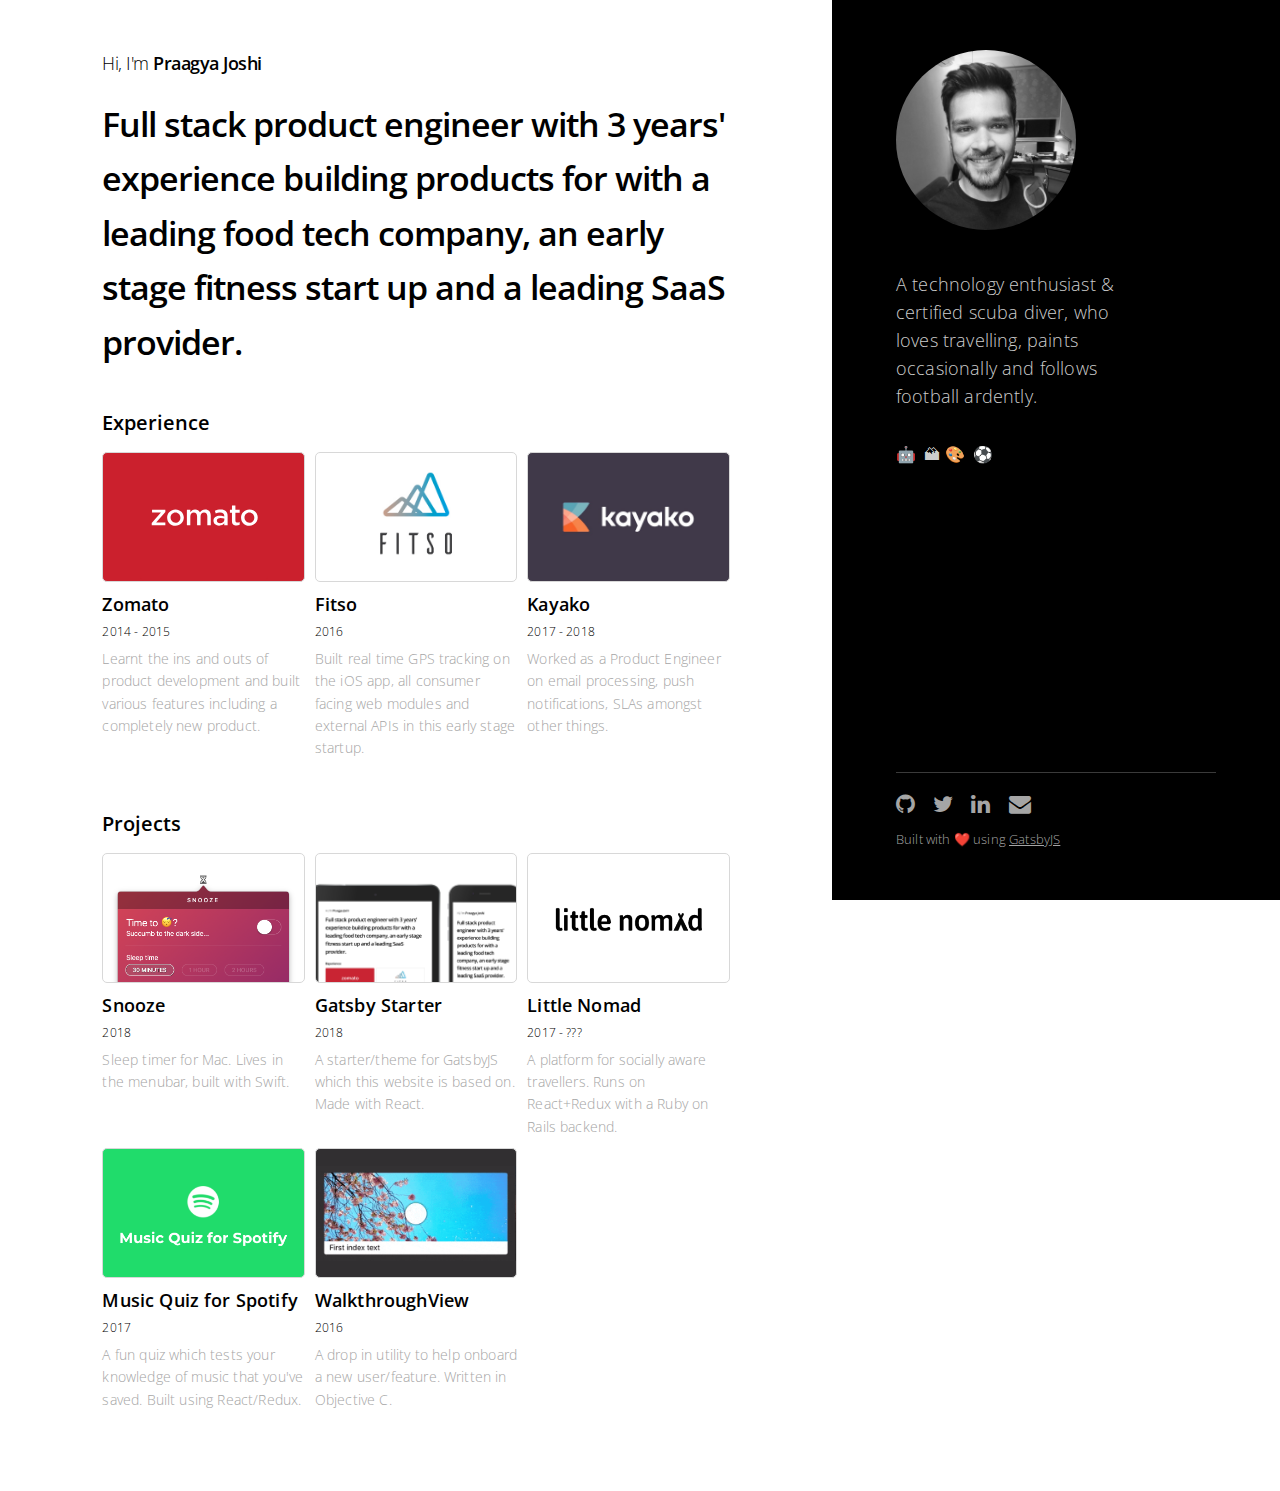
==== commit d81d4fde: "Add 2 new projects" ====
--- a/index.html
+++ b/index.html
@@ -1,4 +1,4 @@
-<!DOCTYPE html><html><head><meta charset="utf-8"/><meta http-equiv="x-ua-compatible" content="ie=edge"/><meta name="viewport" content="width=device-width, initial-scale=1, shrink-to-fit=no"/><link rel="preload" href="/component---src-layouts-index-js-f55967724639f6ee32f4.js" as="script"/><link rel="preload" href="/component---src-pages-index-js-70ddf3fee5536a0e037d.js" as="script"/><link rel="preload" href="/path---index-a0e39f21c11f6a62c5ab.js" as="script"/><link rel="preload" href="/app-d9d7e415c00323da1f11.js" as="script"/><link rel="preload" href="/commons-f7a0a7a05adacd8bdb22.js" as="script"/><link href="https://fonts.googleapis.com/css?family=Open+Sans:300,600" rel="stylesheet"/><script>
+<!DOCTYPE html><html><head><meta charset="utf-8"/><meta http-equiv="x-ua-compatible" content="ie=edge"/><meta name="viewport" content="width=device-width, initial-scale=1, shrink-to-fit=no"/><link rel="preload" href="/component---src-layouts-index-js-f55967724639f6ee32f4.js" as="script"/><link rel="preload" href="/component---src-pages-index-js-2b35ca345a7bb053674b.js" as="script"/><link rel="preload" href="/path---index-a0e39f21c11f6a62c5ab.js" as="script"/><link rel="preload" href="/app-d9d7e415c00323da1f11.js" as="script"/><link rel="preload" href="/commons-f7a0a7a05adacd8bdb22.js" as="script"/><link href="https://fonts.googleapis.com/css?family=Open+Sans:300,600" rel="stylesheet"/><script>
   
   if(true) {
     (function(i,s,o,g,r,a,m){i['GoogleAnalyticsObject']=r;i[r]=i[r]||function(){
@@ -9,7 +9,7 @@
   if (typeof ga === "function") {
     ga('create', 'UA-116308682-1', 'auto');
       }
-      </script><title data-react-helmet="true">Praagya Joshi</title><link data-react-helmet="true" rel="icon" type="image/png" sizes="16x16" href="[data-uri]"/><link data-react-helmet="true" rel="icon" type="image/png" sizes="32x32" href="[data-uri]"/><meta data-react-helmet="true" name="description" content="Full stack product enginner"/><meta data-react-helmet="true" name="keywords" content="full stack, product enginner, portfolio, personal website"/><meta data-react-helmet="true" property="og:url" content="https://www.praagya.com"/><meta data-react-helmet="true" property="og:image" content="/static/praagya.16f6b85e.jpg"/><meta data-react-helmet="true" property="og:title" content="Praagya Joshi"/><meta data-react-helmet="true" property="og:description" content="Full stack product enginner"/><style id="gatsby-inlined-css">.container,.container-fluid{margin-right:auto;margin-left:auto}.container-fluid{padding-right:2rem;padding-left:2rem}.row{box-sizing:border-box;display:-ms-flexbox;display:flex;-ms-flex:0 1 auto;flex:0 1 auto;-ms-flex-direction:row;flex-direction:row;-ms-flex-wrap:wrap;flex-wrap:wrap;margin-right:-.5rem;margin-left:-.5rem}.row.reverse{-ms-flex-direction:row-reverse;flex-direction:row-reverse}.col.reverse{-ms-flex-direction:column-reverse;flex-direction:column-reverse}.col-xs,.col-xs-1,.col-xs-2,.col-xs-3,.col-xs-4,.col-xs-5,.col-xs-6,.col-xs-7,.col-xs-8,.col-xs-9,.col-xs-10,.col-xs-11,.col-xs-12,.col-xs-offset-0,.col-xs-offset-1,.col-xs-offset-2,.col-xs-offset-3,.col-xs-offset-4,.col-xs-offset-5,.col-xs-offset-6,.col-xs-offset-7,.col-xs-offset-8,.col-xs-offset-9,.col-xs-offset-10,.col-xs-offset-11,.col-xs-offset-12{box-sizing:border-box;-ms-flex:0 0 auto;flex:0 0 auto;padding-right:.5rem;padding-left:.5rem}.col-xs{-ms-flex-positive:1;flex-grow:1;-ms-flex-preferred-size:0;flex-basis:0;max-width:100%}.col-xs-1{-ms-flex-preferred-size:8.33333333%;flex-basis:8.33333333%;max-width:8.33333333%}.col-xs-2{-ms-flex-preferred-size:16.66666667%;flex-basis:16.66666667%;max-width:16.66666667%}.col-xs-3{-ms-flex-preferred-size:25%;flex-basis:25%;max-width:25%}.col-xs-4{-ms-flex-preferred-size:33.33333333%;flex-basis:33.33333333%;max-width:33.33333333%}.col-xs-5{-ms-flex-preferred-size:41.66666667%;flex-basis:41.66666667%;max-width:41.66666667%}.col-xs-6{-ms-flex-preferred-size:50%;flex-basis:50%;max-width:50%}.col-xs-7{-ms-flex-preferred-size:58.33333333%;flex-basis:58.33333333%;max-width:58.33333333%}.col-xs-8{-ms-flex-preferred-size:66.66666667%;flex-basis:66.66666667%;max-width:66.66666667%}.col-xs-9{-ms-flex-preferred-size:75%;flex-basis:75%;max-width:75%}.col-xs-10{-ms-flex-preferred-size:83.33333333%;flex-basis:83.33333333%;max-width:83.33333333%}.col-xs-11{-ms-flex-preferred-size:91.66666667%;flex-basis:91.66666667%;max-width:91.66666667%}.col-xs-12{-ms-flex-preferred-size:100%;flex-basis:100%;max-width:100%}.col-xs-offset-0{margin-left:0}.col-xs-offset-1{margin-left:8.33333333%}.col-xs-offset-2{margin-left:16.66666667%}.col-xs-offset-3{margin-left:25%}.col-xs-offset-4{margin-left:33.33333333%}.col-xs-offset-5{margin-left:41.66666667%}.col-xs-offset-6{margin-left:50%}.col-xs-offset-7{margin-left:58.33333333%}.col-xs-offset-8{margin-left:66.66666667%}.col-xs-offset-9{margin-left:75%}.col-xs-offset-10{margin-left:83.33333333%}.col-xs-offset-11{margin-left:91.66666667%}.start-xs{-ms-flex-pack:start;justify-content:flex-start;text-align:start}.center-xs{-ms-flex-pack:center;justify-content:center;text-align:center}.end-xs{-ms-flex-pack:end;justify-content:flex-end;text-align:end}.top-xs{-ms-flex-align:start;align-items:flex-start}.middle-xs{-ms-flex-align:center;align-items:center}.bottom-xs{-ms-flex-align:end;align-items:flex-end}.around-xs{-ms-flex-pack:distribute;justify-content:space-around}.between-xs{-ms-flex-pack:justify;justify-content:space-between}.first-xs{-ms-flex-order:-1;order:-1}.last-xs{-ms-flex-order:1;order:1}@media only screen and (min-width:48em){.container{width:49rem}.col-sm,.col-sm-1,.col-sm-2,.col-sm-3,.col-sm-4,.col-sm-5,.col-sm-6,.col-sm-7,.col-sm-8,.col-sm-9,.col-sm-10,.col-sm-11,.col-sm-12,.col-sm-offset-0,.col-sm-offset-1,.col-sm-offset-2,.col-sm-offset-3,.col-sm-offset-4,.col-sm-offset-5,.col-sm-offset-6,.col-sm-offset-7,.col-sm-offset-8,.col-sm-offset-9,.col-sm-offset-10,.col-sm-offset-11,.col-sm-offset-12{box-sizing:border-box;-ms-flex:0 0 auto;flex:0 0 auto;padding-right:.5rem;padding-left:.5rem}.col-sm{-ms-flex-positive:1;flex-grow:1;-ms-flex-preferred-size:0;flex-basis:0;max-width:100%}.col-sm-1{-ms-flex-preferred-size:8.33333333%;flex-basis:8.33333333%;max-width:8.33333333%}.col-sm-2{-ms-flex-preferred-size:16.66666667%;flex-basis:16.66666667%;max-width:16.66666667%}.col-sm-3{-ms-flex-preferred-size:25%;flex-basis:25%;max-width:25%}.col-sm-4{-ms-flex-preferred-size:33.33333333%;flex-basis:33.33333333%;max-width:33.33333333%}.col-sm-5{-ms-flex-preferred-size:41.66666667%;flex-basis:41.66666667%;max-width:41.66666667%}.col-sm-6{-ms-flex-preferred-size:50%;flex-basis:50%;max-width:50%}.col-sm-7{-ms-flex-preferred-size:58.33333333%;flex-basis:58.33333333%;max-width:58.33333333%}.col-sm-8{-ms-flex-preferred-size:66.66666667%;flex-basis:66.66666667%;max-width:66.66666667%}.col-sm-9{-ms-flex-preferred-size:75%;flex-basis:75%;max-width:75%}.col-sm-10{-ms-flex-preferred-size:83.33333333%;flex-basis:83.33333333%;max-width:83.33333333%}.col-sm-11{-ms-flex-preferred-size:91.66666667%;flex-basis:91.66666667%;max-width:91.66666667%}.col-sm-12{-ms-flex-preferred-size:100%;flex-basis:100%;max-width:100%}.col-sm-offset-0{margin-left:0}.col-sm-offset-1{margin-left:8.33333333%}.col-sm-offset-2{margin-left:16.66666667%}.col-sm-offset-3{margin-left:25%}.col-sm-offset-4{margin-left:33.33333333%}.col-sm-offset-5{margin-left:41.66666667%}.col-sm-offset-6{margin-left:50%}.col-sm-offset-7{margin-left:58.33333333%}.col-sm-offset-8{margin-left:66.66666667%}.col-sm-offset-9{margin-left:75%}.col-sm-offset-10{margin-left:83.33333333%}.col-sm-offset-11{margin-left:91.66666667%}.start-sm{-ms-flex-pack:start;justify-content:flex-start;text-align:start}.center-sm{-ms-flex-pack:center;justify-content:center;text-align:center}.end-sm{-ms-flex-pack:end;justify-content:flex-end;text-align:end}.top-sm{-ms-flex-align:start;align-items:flex-start}.middle-sm{-ms-flex-align:center;align-items:center}.bottom-sm{-ms-flex-align:end;align-items:flex-end}.around-sm{-ms-flex-pack:distribute;justify-content:space-around}.between-sm{-ms-flex-pack:justify;justify-content:space-between}.first-sm{-ms-flex-order:-1;order:-1}.last-sm{-ms-flex-order:1;order:1}}@media only screen and (min-width:64em){.container{width:65rem}.col-md,.col-md-1,.col-md-2,.col-md-3,.col-md-4,.col-md-5,.col-md-6,.col-md-7,.col-md-8,.col-md-9,.col-md-10,.col-md-11,.col-md-12,.col-md-offset-0,.col-md-offset-1,.col-md-offset-2,.col-md-offset-3,.col-md-offset-4,.col-md-offset-5,.col-md-offset-6,.col-md-offset-7,.col-md-offset-8,.col-md-offset-9,.col-md-offset-10,.col-md-offset-11,.col-md-offset-12{box-sizing:border-box;-ms-flex:0 0 auto;flex:0 0 auto;padding-right:.5rem;padding-left:.5rem}.col-md{-ms-flex-positive:1;flex-grow:1;-ms-flex-preferred-size:0;flex-basis:0;max-width:100%}.col-md-1{-ms-flex-preferred-size:8.33333333%;flex-basis:8.33333333%;max-width:8.33333333%}.col-md-2{-ms-flex-preferred-size:16.66666667%;flex-basis:16.66666667%;max-width:16.66666667%}.col-md-3{-ms-flex-preferred-size:25%;flex-basis:25%;max-width:25%}.col-md-4{-ms-flex-preferred-size:33.33333333%;flex-basis:33.33333333%;max-width:33.33333333%}.col-md-5{-ms-flex-preferred-size:41.66666667%;flex-basis:41.66666667%;max-width:41.66666667%}.col-md-6{-ms-flex-preferred-size:50%;flex-basis:50%;max-width:50%}.col-md-7{-ms-flex-preferred-size:58.33333333%;flex-basis:58.33333333%;max-width:58.33333333%}.col-md-8{-ms-flex-preferred-size:66.66666667%;flex-basis:66.66666667%;max-width:66.66666667%}.col-md-9{-ms-flex-preferred-size:75%;flex-basis:75%;max-width:75%}.col-md-10{-ms-flex-preferred-size:83.33333333%;flex-basis:83.33333333%;max-width:83.33333333%}.col-md-11{-ms-flex-preferred-size:91.66666667%;flex-basis:91.66666667%;max-width:91.66666667%}.col-md-12{-ms-flex-preferred-size:100%;flex-basis:100%;max-width:100%}.col-md-offset-0{margin-left:0}.col-md-offset-1{margin-left:8.33333333%}.col-md-offset-2{margin-left:16.66666667%}.col-md-offset-3{margin-left:25%}.col-md-offset-4{margin-left:33.33333333%}.col-md-offset-5{margin-left:41.66666667%}.col-md-offset-6{margin-left:50%}.col-md-offset-7{margin-left:58.33333333%}.col-md-offset-8{margin-left:66.66666667%}.col-md-offset-9{margin-left:75%}.col-md-offset-10{margin-left:83.33333333%}.col-md-offset-11{margin-left:91.66666667%}.start-md{-ms-flex-pack:start;justify-content:flex-start;text-align:start}.center-md{-ms-flex-pack:center;justify-content:center;text-align:center}.end-md{-ms-flex-pack:end;justify-content:flex-end;text-align:end}.top-md{-ms-flex-align:start;align-items:flex-start}.middle-md{-ms-flex-align:center;align-items:center}.bottom-md{-ms-flex-align:end;align-items:flex-end}.around-md{-ms-flex-pack:distribute;justify-content:space-around}.between-md{-ms-flex-pack:justify;justify-content:space-between}.first-md{-ms-flex-order:-1;order:-1}.last-md{-ms-flex-order:1;order:1}}@media only screen and (min-width:75em){.container{width:76rem}.col-lg,.col-lg-1,.col-lg-2,.col-lg-3,.col-lg-4,.col-lg-5,.col-lg-6,.col-lg-7,.col-lg-8,.col-lg-9,.col-lg-10,.col-lg-11,.col-lg-12,.col-lg-offset-0,.col-lg-offset-1,.col-lg-offset-2,.col-lg-offset-3,.col-lg-offset-4,.col-lg-offset-5,.col-lg-offset-6,.col-lg-offset-7,.col-lg-offset-8,.col-lg-offset-9,.col-lg-offset-10,.col-lg-offset-11,.col-lg-offset-12{box-sizing:border-box;-ms-flex:0 0 auto;flex:0 0 auto;padding-right:.5rem;padding-left:.5rem}.col-lg{-ms-flex-positive:1;flex-grow:1;-ms-flex-preferred-size:0;flex-basis:0;max-width:100%}.col-lg-1{-ms-flex-preferred-size:8.33333333%;flex-basis:8.33333333%;max-width:8.33333333%}.col-lg-2{-ms-flex-preferred-size:16.66666667%;flex-basis:16.66666667%;max-width:16.66666667%}.col-lg-3{-ms-flex-preferred-size:25%;flex-basis:25%;max-width:25%}.col-lg-4{-ms-flex-preferred-size:33.33333333%;flex-basis:33.33333333%;max-width:33.33333333%}.col-lg-5{-ms-flex-preferred-size:41.66666667%;flex-basis:41.66666667%;max-width:41.66666667%}.col-lg-6{-ms-flex-preferred-size:50%;flex-basis:50%;max-width:50%}.col-lg-7{-ms-flex-preferred-size:58.33333333%;flex-basis:58.33333333%;max-width:58.33333333%}.col-lg-8{-ms-flex-preferred-size:66.66666667%;flex-basis:66.66666667%;max-width:66.66666667%}.col-lg-9{-ms-flex-preferred-size:75%;flex-basis:75%;max-width:75%}.col-lg-10{-ms-flex-preferred-size:83.33333333%;flex-basis:83.33333333%;max-width:83.33333333%}.col-lg-11{-ms-flex-preferred-size:91.66666667%;flex-basis:91.66666667%;max-width:91.66666667%}.col-lg-12{-ms-flex-preferred-size:100%;flex-basis:100%;max-width:100%}.col-lg-offset-0{margin-left:0}.col-lg-offset-1{margin-left:8.33333333%}.col-lg-offset-2{margin-left:16.66666667%}.col-lg-offset-3{margin-left:25%}.col-lg-offset-4{margin-left:33.33333333%}.col-lg-offset-5{margin-left:41.66666667%}.col-lg-offset-6{margin-left:50%}.col-lg-offset-7{margin-left:58.33333333%}.col-lg-offset-8{margin-left:66.66666667%}.col-lg-offset-9{margin-left:75%}.col-lg-offset-10{margin-left:83.33333333%}.col-lg-offset-11{margin-left:91.66666667%}.start-lg{-ms-flex-pack:start;justify-content:flex-start;text-align:start}.center-lg{-ms-flex-pack:center;justify-content:center;text-align:center}.end-lg{-ms-flex-pack:end;justify-content:flex-end;text-align:end}.top-lg{-ms-flex-align:start;align-items:flex-start}.middle-lg{-ms-flex-align:center;align-items:center}.bottom-lg{-ms-flex-align:end;align-items:flex-end}.around-lg{-ms-flex-pack:distribute;justify-content:space-around}.between-lg{-ms-flex-pack:justify;justify-content:space-between}.first-lg{-ms-flex-order:-1;order:-1}.last-lg{-ms-flex-order:1;order:1}}*,:after,:before{box-sizing:inherit}html{box-sizing:border-box;font-size:62.5%}body{margin:0;font-size:1.6em;font-weight:300;letter-spacing:.01em;line-height:1.6;font-family:Open Sans,sans-serif}h1,h2,h3,h4,h5,h6{font-weight:300;letter-spacing:-.1rem;margin-bottom:2rem;margin-top:0}h1{font-size:4.6rem;line-height:1.2}h2{font-size:3.6rem;line-height:1.25}h3{font-size:2.8rem;line-height:1.3}h4{font-size:2.2rem;letter-spacing:-.08rem;line-height:1.35}h5{font-size:1.8rem;letter-spacing:-.05rem;line-height:1.5}h6{font-size:1.6rem;letter-spacing:0;line-height:1.4}.bold{font-weight:600}.section{padding-top:20px;padding-bottom:20px}.section h6{font-size:2rem;padding-bottom:5px;margin-bottom:10px}.experience-unit .image{width:100%;height:130px;background-size:contain;background-repeat:no-repeat;background-position:50%;border:1px solid #d8d8d8;border-radius:5px;overflow:hidden;transition:all .6s ease;-webkit-transition:all .6s ease}.experience-unit .image:hover{-ms-transform:translateY(-5px);transform:translateY(-5px);box-shadow:0 5px 18px 0 rgba(0,0,0,.3)}.experience-unit .title{padding:8px 0;font-size:1.8rem}.experience-unit .time-period{font-size:1.2rem;line-height:.9rem;padding-bottom:12px}.experience-unit .subtitle{color:#a5a5a5;font-size:1.4rem}@media (min-width:980px){.experience-unit{padding:0 1.5rem}.experience-unit:first-of-type{padding-left:5px}.experience-unit:last-of-type{padding-right:5px}}@media (min-width:980px) and (max-width:1279px){.experience-unit .image{height:110px}}@media (max-width:980px) and (min-width:481px){.experience-unit{padding-bottom:15px}.experience-unit .image{height:140px}}@media (max-width:480px){.experience-unit{padding-bottom:15px}.experience-unit .image{height:160px}}.about{color:#ccc}.about .image{width:180px;max-width:230px;height:180px;background-size:cover;background-image:url(/static/praagya.16f6b85e.jpg);background-repeat:no-repeat;background-position:50%;border-radius:50%;overflow:hidden;filter:url('data:image/svg+xml;charset=utf-8,<svg xmlns="http://www.w3.org/2000/svg"><filter id="filter"><feColorMatrix type="matrix" color-interpolation-filters="sRGB" values="0.2126 0.7152 0.0722 0 0 0.2126 0.7152 0.0722 0 0 0.2126 0.7152 0.0722 0 0 0 0 0 1 0" /></filter></svg>#filter');filter:grayscale(100%);-webkit-filter:grayscale(100%);filter:gray;transition:all .6s ease;-webkit-transition:all .6s ease;margin-bottom:40px}.about .image:hover{filter:url('data:image/svg+xml;charset=utf-8,<svg xmlns="http://www.w3.org/2000/svg"><filter id="filter"><feColorMatrix type="matrix" color-interpolation-filters="sRGB" values="1 0 0 0 0 0 1 0 0 0 0 0 1 0 0 0 0 0 1 0" /></filter></svg>#filter');filter:grayscale(0);-webkit-filter:grayscale(0)}.about .bio{margin-bottom:40px;max-width:230px;line-height:2.8rem;font-size:1.8rem}.about .bio .emoji{font-size:1.6rem;padding-top:30px}@media (-webkit-min-device-pixel-ratio:2),(min-resolution:2dppx),(min-resolution:192dpi){.about .bio .emoji{font-size:2.2rem}}@media (min-width:737px) and (max-width:980px){.about .bio .emoji{font-size:2rem;padding-top:10px}}@media (max-width:736px){.about .bio{line-height:2rem;font-size:1.4rem}.about .bio .emoji{font-size:1.8rem;padding-top:10px}}@media (max-width:980px){.about{text-align:center;margin-bottom:0}.about .image{margin:0 auto 40px}.about .bio{margin:0 auto}}.links{color:#a5a5a5;border-top:1px solid #3a3a3a;padding-top:20px}.links ul.icons-list{padding:0;margin:0;list-style:none;padding-bottom:10px}.links ul.icons-list li.icon{display:inline-block;padding-right:18px}.links ul.icons-list li.icon:last-of-type{padding-right:0}.links i.fa{font-size:2.2rem}.links a{color:#a5a5a5;transition:all .6s ease;-webkit-transition:all .6s ease}.links a:hover{color:#fff}.links .small{font-size:1.3rem;transition:all .6s ease;-webkit-transition:all .6s ease;cursor:normal;color:#a5a5a5}/*!
+      </script><title data-react-helmet="true">Praagya Joshi</title><link data-react-helmet="true" rel="icon" type="image/png" sizes="16x16" href="[data-uri]"/><link data-react-helmet="true" rel="icon" type="image/png" sizes="32x32" href="[data-uri]"/><meta data-react-helmet="true" name="description" content="Full stack product enginner"/><meta data-react-helmet="true" name="keywords" content="full stack, product enginner, portfolio, personal website"/><meta data-react-helmet="true" property="og:url" content="https://www.praagya.com"/><meta data-react-helmet="true" property="og:image" content="/static/praagya.16f6b85e.jpg"/><meta data-react-helmet="true" property="og:title" content="Praagya Joshi"/><meta data-react-helmet="true" property="og:description" content="Full stack product enginner"/><style id="gatsby-inlined-css">.container,.container-fluid{margin-right:auto;margin-left:auto}.container-fluid{padding-right:2rem;padding-left:2rem}.row{box-sizing:border-box;display:-ms-flexbox;display:flex;-ms-flex:0 1 auto;flex:0 1 auto;-ms-flex-direction:row;flex-direction:row;-ms-flex-wrap:wrap;flex-wrap:wrap;margin-right:-.5rem;margin-left:-.5rem}.row.reverse{-ms-flex-direction:row-reverse;flex-direction:row-reverse}.col.reverse{-ms-flex-direction:column-reverse;flex-direction:column-reverse}.col-xs,.col-xs-1,.col-xs-2,.col-xs-3,.col-xs-4,.col-xs-5,.col-xs-6,.col-xs-7,.col-xs-8,.col-xs-9,.col-xs-10,.col-xs-11,.col-xs-12,.col-xs-offset-0,.col-xs-offset-1,.col-xs-offset-2,.col-xs-offset-3,.col-xs-offset-4,.col-xs-offset-5,.col-xs-offset-6,.col-xs-offset-7,.col-xs-offset-8,.col-xs-offset-9,.col-xs-offset-10,.col-xs-offset-11,.col-xs-offset-12{box-sizing:border-box;-ms-flex:0 0 auto;flex:0 0 auto;padding-right:.5rem;padding-left:.5rem}.col-xs{-ms-flex-positive:1;flex-grow:1;-ms-flex-preferred-size:0;flex-basis:0;max-width:100%}.col-xs-1{-ms-flex-preferred-size:8.33333333%;flex-basis:8.33333333%;max-width:8.33333333%}.col-xs-2{-ms-flex-preferred-size:16.66666667%;flex-basis:16.66666667%;max-width:16.66666667%}.col-xs-3{-ms-flex-preferred-size:25%;flex-basis:25%;max-width:25%}.col-xs-4{-ms-flex-preferred-size:33.33333333%;flex-basis:33.33333333%;max-width:33.33333333%}.col-xs-5{-ms-flex-preferred-size:41.66666667%;flex-basis:41.66666667%;max-width:41.66666667%}.col-xs-6{-ms-flex-preferred-size:50%;flex-basis:50%;max-width:50%}.col-xs-7{-ms-flex-preferred-size:58.33333333%;flex-basis:58.33333333%;max-width:58.33333333%}.col-xs-8{-ms-flex-preferred-size:66.66666667%;flex-basis:66.66666667%;max-width:66.66666667%}.col-xs-9{-ms-flex-preferred-size:75%;flex-basis:75%;max-width:75%}.col-xs-10{-ms-flex-preferred-size:83.33333333%;flex-basis:83.33333333%;max-width:83.33333333%}.col-xs-11{-ms-flex-preferred-size:91.66666667%;flex-basis:91.66666667%;max-width:91.66666667%}.col-xs-12{-ms-flex-preferred-size:100%;flex-basis:100%;max-width:100%}.col-xs-offset-0{margin-left:0}.col-xs-offset-1{margin-left:8.33333333%}.col-xs-offset-2{margin-left:16.66666667%}.col-xs-offset-3{margin-left:25%}.col-xs-offset-4{margin-left:33.33333333%}.col-xs-offset-5{margin-left:41.66666667%}.col-xs-offset-6{margin-left:50%}.col-xs-offset-7{margin-left:58.33333333%}.col-xs-offset-8{margin-left:66.66666667%}.col-xs-offset-9{margin-left:75%}.col-xs-offset-10{margin-left:83.33333333%}.col-xs-offset-11{margin-left:91.66666667%}.start-xs{-ms-flex-pack:start;justify-content:flex-start;text-align:start}.center-xs{-ms-flex-pack:center;justify-content:center;text-align:center}.end-xs{-ms-flex-pack:end;justify-content:flex-end;text-align:end}.top-xs{-ms-flex-align:start;align-items:flex-start}.middle-xs{-ms-flex-align:center;align-items:center}.bottom-xs{-ms-flex-align:end;align-items:flex-end}.around-xs{-ms-flex-pack:distribute;justify-content:space-around}.between-xs{-ms-flex-pack:justify;justify-content:space-between}.first-xs{-ms-flex-order:-1;order:-1}.last-xs{-ms-flex-order:1;order:1}@media only screen and (min-width:48em){.container{width:49rem}.col-sm,.col-sm-1,.col-sm-2,.col-sm-3,.col-sm-4,.col-sm-5,.col-sm-6,.col-sm-7,.col-sm-8,.col-sm-9,.col-sm-10,.col-sm-11,.col-sm-12,.col-sm-offset-0,.col-sm-offset-1,.col-sm-offset-2,.col-sm-offset-3,.col-sm-offset-4,.col-sm-offset-5,.col-sm-offset-6,.col-sm-offset-7,.col-sm-offset-8,.col-sm-offset-9,.col-sm-offset-10,.col-sm-offset-11,.col-sm-offset-12{box-sizing:border-box;-ms-flex:0 0 auto;flex:0 0 auto;padding-right:.5rem;padding-left:.5rem}.col-sm{-ms-flex-positive:1;flex-grow:1;-ms-flex-preferred-size:0;flex-basis:0;max-width:100%}.col-sm-1{-ms-flex-preferred-size:8.33333333%;flex-basis:8.33333333%;max-width:8.33333333%}.col-sm-2{-ms-flex-preferred-size:16.66666667%;flex-basis:16.66666667%;max-width:16.66666667%}.col-sm-3{-ms-flex-preferred-size:25%;flex-basis:25%;max-width:25%}.col-sm-4{-ms-flex-preferred-size:33.33333333%;flex-basis:33.33333333%;max-width:33.33333333%}.col-sm-5{-ms-flex-preferred-size:41.66666667%;flex-basis:41.66666667%;max-width:41.66666667%}.col-sm-6{-ms-flex-preferred-size:50%;flex-basis:50%;max-width:50%}.col-sm-7{-ms-flex-preferred-size:58.33333333%;flex-basis:58.33333333%;max-width:58.33333333%}.col-sm-8{-ms-flex-preferred-size:66.66666667%;flex-basis:66.66666667%;max-width:66.66666667%}.col-sm-9{-ms-flex-preferred-size:75%;flex-basis:75%;max-width:75%}.col-sm-10{-ms-flex-preferred-size:83.33333333%;flex-basis:83.33333333%;max-width:83.33333333%}.col-sm-11{-ms-flex-preferred-size:91.66666667%;flex-basis:91.66666667%;max-width:91.66666667%}.col-sm-12{-ms-flex-preferred-size:100%;flex-basis:100%;max-width:100%}.col-sm-offset-0{margin-left:0}.col-sm-offset-1{margin-left:8.33333333%}.col-sm-offset-2{margin-left:16.66666667%}.col-sm-offset-3{margin-left:25%}.col-sm-offset-4{margin-left:33.33333333%}.col-sm-offset-5{margin-left:41.66666667%}.col-sm-offset-6{margin-left:50%}.col-sm-offset-7{margin-left:58.33333333%}.col-sm-offset-8{margin-left:66.66666667%}.col-sm-offset-9{margin-left:75%}.col-sm-offset-10{margin-left:83.33333333%}.col-sm-offset-11{margin-left:91.66666667%}.start-sm{-ms-flex-pack:start;justify-content:flex-start;text-align:start}.center-sm{-ms-flex-pack:center;justify-content:center;text-align:center}.end-sm{-ms-flex-pack:end;justify-content:flex-end;text-align:end}.top-sm{-ms-flex-align:start;align-items:flex-start}.middle-sm{-ms-flex-align:center;align-items:center}.bottom-sm{-ms-flex-align:end;align-items:flex-end}.around-sm{-ms-flex-pack:distribute;justify-content:space-around}.between-sm{-ms-flex-pack:justify;justify-content:space-between}.first-sm{-ms-flex-order:-1;order:-1}.last-sm{-ms-flex-order:1;order:1}}@media only screen and (min-width:64em){.container{width:65rem}.col-md,.col-md-1,.col-md-2,.col-md-3,.col-md-4,.col-md-5,.col-md-6,.col-md-7,.col-md-8,.col-md-9,.col-md-10,.col-md-11,.col-md-12,.col-md-offset-0,.col-md-offset-1,.col-md-offset-2,.col-md-offset-3,.col-md-offset-4,.col-md-offset-5,.col-md-offset-6,.col-md-offset-7,.col-md-offset-8,.col-md-offset-9,.col-md-offset-10,.col-md-offset-11,.col-md-offset-12{box-sizing:border-box;-ms-flex:0 0 auto;flex:0 0 auto;padding-right:.5rem;padding-left:.5rem}.col-md{-ms-flex-positive:1;flex-grow:1;-ms-flex-preferred-size:0;flex-basis:0;max-width:100%}.col-md-1{-ms-flex-preferred-size:8.33333333%;flex-basis:8.33333333%;max-width:8.33333333%}.col-md-2{-ms-flex-preferred-size:16.66666667%;flex-basis:16.66666667%;max-width:16.66666667%}.col-md-3{-ms-flex-preferred-size:25%;flex-basis:25%;max-width:25%}.col-md-4{-ms-flex-preferred-size:33.33333333%;flex-basis:33.33333333%;max-width:33.33333333%}.col-md-5{-ms-flex-preferred-size:41.66666667%;flex-basis:41.66666667%;max-width:41.66666667%}.col-md-6{-ms-flex-preferred-size:50%;flex-basis:50%;max-width:50%}.col-md-7{-ms-flex-preferred-size:58.33333333%;flex-basis:58.33333333%;max-width:58.33333333%}.col-md-8{-ms-flex-preferred-size:66.66666667%;flex-basis:66.66666667%;max-width:66.66666667%}.col-md-9{-ms-flex-preferred-size:75%;flex-basis:75%;max-width:75%}.col-md-10{-ms-flex-preferred-size:83.33333333%;flex-basis:83.33333333%;max-width:83.33333333%}.col-md-11{-ms-flex-preferred-size:91.66666667%;flex-basis:91.66666667%;max-width:91.66666667%}.col-md-12{-ms-flex-preferred-size:100%;flex-basis:100%;max-width:100%}.col-md-offset-0{margin-left:0}.col-md-offset-1{margin-left:8.33333333%}.col-md-offset-2{margin-left:16.66666667%}.col-md-offset-3{margin-left:25%}.col-md-offset-4{margin-left:33.33333333%}.col-md-offset-5{margin-left:41.66666667%}.col-md-offset-6{margin-left:50%}.col-md-offset-7{margin-left:58.33333333%}.col-md-offset-8{margin-left:66.66666667%}.col-md-offset-9{margin-left:75%}.col-md-offset-10{margin-left:83.33333333%}.col-md-offset-11{margin-left:91.66666667%}.start-md{-ms-flex-pack:start;justify-content:flex-start;text-align:start}.center-md{-ms-flex-pack:center;justify-content:center;text-align:center}.end-md{-ms-flex-pack:end;justify-content:flex-end;text-align:end}.top-md{-ms-flex-align:start;align-items:flex-start}.middle-md{-ms-flex-align:center;align-items:center}.bottom-md{-ms-flex-align:end;align-items:flex-end}.around-md{-ms-flex-pack:distribute;justify-content:space-around}.between-md{-ms-flex-pack:justify;justify-content:space-between}.first-md{-ms-flex-order:-1;order:-1}.last-md{-ms-flex-order:1;order:1}}@media only screen and (min-width:75em){.container{width:76rem}.col-lg,.col-lg-1,.col-lg-2,.col-lg-3,.col-lg-4,.col-lg-5,.col-lg-6,.col-lg-7,.col-lg-8,.col-lg-9,.col-lg-10,.col-lg-11,.col-lg-12,.col-lg-offset-0,.col-lg-offset-1,.col-lg-offset-2,.col-lg-offset-3,.col-lg-offset-4,.col-lg-offset-5,.col-lg-offset-6,.col-lg-offset-7,.col-lg-offset-8,.col-lg-offset-9,.col-lg-offset-10,.col-lg-offset-11,.col-lg-offset-12{box-sizing:border-box;-ms-flex:0 0 auto;flex:0 0 auto;padding-right:.5rem;padding-left:.5rem}.col-lg{-ms-flex-positive:1;flex-grow:1;-ms-flex-preferred-size:0;flex-basis:0;max-width:100%}.col-lg-1{-ms-flex-preferred-size:8.33333333%;flex-basis:8.33333333%;max-width:8.33333333%}.col-lg-2{-ms-flex-preferred-size:16.66666667%;flex-basis:16.66666667%;max-width:16.66666667%}.col-lg-3{-ms-flex-preferred-size:25%;flex-basis:25%;max-width:25%}.col-lg-4{-ms-flex-preferred-size:33.33333333%;flex-basis:33.33333333%;max-width:33.33333333%}.col-lg-5{-ms-flex-preferred-size:41.66666667%;flex-basis:41.66666667%;max-width:41.66666667%}.col-lg-6{-ms-flex-preferred-size:50%;flex-basis:50%;max-width:50%}.col-lg-7{-ms-flex-preferred-size:58.33333333%;flex-basis:58.33333333%;max-width:58.33333333%}.col-lg-8{-ms-flex-preferred-size:66.66666667%;flex-basis:66.66666667%;max-width:66.66666667%}.col-lg-9{-ms-flex-preferred-size:75%;flex-basis:75%;max-width:75%}.col-lg-10{-ms-flex-preferred-size:83.33333333%;flex-basis:83.33333333%;max-width:83.33333333%}.col-lg-11{-ms-flex-preferred-size:91.66666667%;flex-basis:91.66666667%;max-width:91.66666667%}.col-lg-12{-ms-flex-preferred-size:100%;flex-basis:100%;max-width:100%}.col-lg-offset-0{margin-left:0}.col-lg-offset-1{margin-left:8.33333333%}.col-lg-offset-2{margin-left:16.66666667%}.col-lg-offset-3{margin-left:25%}.col-lg-offset-4{margin-left:33.33333333%}.col-lg-offset-5{margin-left:41.66666667%}.col-lg-offset-6{margin-left:50%}.col-lg-offset-7{margin-left:58.33333333%}.col-lg-offset-8{margin-left:66.66666667%}.col-lg-offset-9{margin-left:75%}.col-lg-offset-10{margin-left:83.33333333%}.col-lg-offset-11{margin-left:91.66666667%}.start-lg{-ms-flex-pack:start;justify-content:flex-start;text-align:start}.center-lg{-ms-flex-pack:center;justify-content:center;text-align:center}.end-lg{-ms-flex-pack:end;justify-content:flex-end;text-align:end}.top-lg{-ms-flex-align:start;align-items:flex-start}.middle-lg{-ms-flex-align:center;align-items:center}.bottom-lg{-ms-flex-align:end;align-items:flex-end}.around-lg{-ms-flex-pack:distribute;justify-content:space-around}.between-lg{-ms-flex-pack:justify;justify-content:space-between}.first-lg{-ms-flex-order:-1;order:-1}.last-lg{-ms-flex-order:1;order:1}}*,:after,:before{box-sizing:inherit}html{box-sizing:border-box;font-size:62.5%}body{margin:0;font-size:1.6em;font-weight:300;letter-spacing:.01em;line-height:1.6;font-family:Open Sans,sans-serif}h1,h2,h3,h4,h5,h6{font-weight:300;letter-spacing:-.1rem;margin-bottom:2rem;margin-top:0}h1{font-size:4.6rem;line-height:1.2}h2{font-size:3.6rem;line-height:1.25}h3{font-size:2.8rem;line-height:1.3}h4{font-size:2.2rem;letter-spacing:-.08rem;line-height:1.35}h5{font-size:1.8rem;letter-spacing:-.05rem;line-height:1.5}h6{font-size:1.6rem;letter-spacing:0;line-height:1.4}.bold{font-weight:600}.section{padding-top:20px;padding-bottom:20px}.section h6{font-size:2rem;padding-bottom:5px;margin-bottom:10px}.experience-unit .image{width:100%;height:130px;background-repeat:no-repeat;border:1px solid #d8d8d8;border-radius:5px;overflow:hidden;transition:all .6s ease;-webkit-transition:all .6s ease}.experience-unit .image.contain{background-size:contain;background-position:50%}.experience-unit .image.cover{background-size:cover;background-position:center 20px}.experience-unit .image:hover{-ms-transform:translateY(-5px);transform:translateY(-5px);box-shadow:0 5px 18px 0 rgba(0,0,0,.3)}.experience-unit .title{padding:8px 0;font-size:1.8rem}.experience-unit .time-period{font-size:1.2rem;line-height:.9rem;padding-bottom:12px}.experience-unit .subtitle{color:#a5a5a5;font-size:1.4rem;padding-bottom:1rem}@media (min-width:980px) and (max-width:1279px){.experience-unit .image{height:110px}}@media (max-width:980px) and (min-width:481px){.experience-unit{padding-bottom:15px}.experience-unit .image{height:140px}}@media (max-width:480px){.experience-unit{padding-bottom:15px}.experience-unit .image{height:160px}}.about{color:#ccc}.about .image{width:180px;max-width:230px;height:180px;background-size:cover;background-image:url(/static/praagya.16f6b85e.jpg);background-repeat:no-repeat;background-position:50%;border-radius:50%;overflow:hidden;filter:url('data:image/svg+xml;charset=utf-8,<svg xmlns="http://www.w3.org/2000/svg"><filter id="filter"><feColorMatrix type="matrix" color-interpolation-filters="sRGB" values="0.2126 0.7152 0.0722 0 0 0.2126 0.7152 0.0722 0 0 0.2126 0.7152 0.0722 0 0 0 0 0 1 0" /></filter></svg>#filter');filter:grayscale(100%);-webkit-filter:grayscale(100%);filter:gray;transition:all .6s ease;-webkit-transition:all .6s ease;margin-bottom:40px}.about .image:hover{filter:url('data:image/svg+xml;charset=utf-8,<svg xmlns="http://www.w3.org/2000/svg"><filter id="filter"><feColorMatrix type="matrix" color-interpolation-filters="sRGB" values="1 0 0 0 0 0 1 0 0 0 0 0 1 0 0 0 0 0 1 0" /></filter></svg>#filter');filter:grayscale(0);-webkit-filter:grayscale(0)}.about .bio{margin-bottom:40px;max-width:230px;line-height:2.8rem;font-size:1.8rem}.about .bio .emoji{font-size:1.6rem;padding-top:30px}@media (-webkit-min-device-pixel-ratio:2),(min-resolution:2dppx),(min-resolution:192dpi){.about .bio .emoji{font-size:2.2rem}}@media (min-width:737px) and (max-width:980px){.about .bio .emoji{font-size:2rem;padding-top:10px}}@media (max-width:736px){.about .bio{line-height:2rem;font-size:1.4rem}.about .bio .emoji{font-size:1.8rem;padding-top:10px}}@media (max-width:980px){.about{text-align:center;margin-bottom:0}.about .image{margin:0 auto 40px}.about .bio{margin:0 auto}}.links{color:#a5a5a5;border-top:1px solid #3a3a3a;padding-top:20px}.links ul.icons-list{padding:0;margin:0;list-style:none;padding-bottom:10px}.links ul.icons-list li.icon{display:inline-block;padding-right:18px}.links ul.icons-list li.icon:last-of-type{padding-right:0}.links i.fa{font-size:2.2rem}.links a{color:#a5a5a5;transition:all .6s ease;-webkit-transition:all .6s ease}.links a:hover{color:#fff}.links .small{font-size:1.3rem;transition:all .6s ease;-webkit-transition:all .6s ease;cursor:normal;color:#a5a5a5}/*!
  *  Font Awesome 4.7.0 by @davegandy - http://fontawesome.io - @fontawesome
  *  License - http://fontawesome.io/license (Font: SIL OFL 1.1, CSS: MIT License)
- */@font-face{font-family:FontAwesome;src:url(/static/fontawesome-webfont.674f50d2.eot);src:url(/static/fontawesome-webfont.674f50d2.eot?#iefix&v=4.7.0) format("embedded-opentype"),url(/static/fontawesome-webfont.af7ae505.woff2) format("woff2"),url(/static/fontawesome-webfont.fee66e71.woff) format("woff"),url(/static/fontawesome-webfont.b06871f2.ttf) format("truetype"),url(/static/fontawesome-webfont.912ec66d.svg#fontawesomeregular) format("svg");font-weight:400;font-style:normal}.fa{display:inline-block;font:normal normal normal 14px/1 FontAwesome;font-size:inherit;text-rendering:auto;-webkit-font-smoothing:antialiased;-moz-osx-font-smoothing:grayscale}.fa-lg{font-size:1.33333333em;line-height:.75em;vertical-align:-15%}.fa-2x{font-size:2em}.fa-3x{font-size:3em}.fa-4x{font-size:4em}.fa-5x{font-size:5em}.fa-fw{width:1.28571429em;text-align:center}.fa-ul{padding-left:0;margin-left:2.14285714em;list-style-type:none}.fa-ul>li{position:relative}.fa-li{position:absolute;left:-2.14285714em;width:2.14285714em;top:.14285714em;text-align:center}.fa-li.fa-lg{left:-1.85714286em}.fa-border{padding:.2em .25em .15em;border:.08em solid #eee;border-radius:.1em}.fa-pull-left{float:left}.fa-pull-right{float:right}.fa.fa-pull-left{margin-right:.3em}.fa.fa-pull-right{margin-left:.3em}.pull-right{float:right}.pull-left{float:left}.fa.pull-left{margin-right:.3em}.fa.pull-right{margin-left:.3em}.fa-spin{animation:fa-spin 2s infinite linear}.fa-pulse{animation:fa-spin 1s infinite steps(8)}@keyframes fa-spin{0%{transform:rotate(0deg)}to{transform:rotate(359deg)}}.fa-rotate-90{-ms-filter:"progid:DXImageTransform.Microsoft.BasicImage(rotation=1)";-ms-transform:rotate(90deg);transform:rotate(90deg)}.fa-rotate-180{-ms-filter:"progid:DXImageTransform.Microsoft.BasicImage(rotation=2)";-ms-transform:rotate(180deg);transform:rotate(180deg)}.fa-rotate-270{-ms-filter:"progid:DXImageTransform.Microsoft.BasicImage(rotation=3)";-ms-transform:rotate(270deg);transform:rotate(270deg)}.fa-flip-horizontal{-ms-filter:"progid:DXImageTransform.Microsoft.BasicImage(rotation=0, mirror=1)";-ms-transform:scaleX(-1);transform:scaleX(-1)}.fa-flip-vertical{-ms-filter:"progid:DXImageTransform.Microsoft.BasicImage(rotation=2, mirror=1)";-ms-transform:scaleY(-1);transform:scaleY(-1)}:root .fa-flip-horizontal,:root .fa-flip-vertical,:root .fa-rotate-90,:root .fa-rotate-180,:root .fa-rotate-270{-webkit-filter:none;filter:none}.fa-stack{position:relative;display:inline-block;width:2em;height:2em;line-height:2em;vertical-align:middle}.fa-stack-1x,.fa-stack-2x{position:absolute;left:0;width:100%;text-align:center}.fa-stack-1x{line-height:inherit}.fa-stack-2x{font-size:2em}.fa-inverse{color:#fff}.fa-glass:before{content:"\F000"}.fa-music:before{content:"\F001"}.fa-search:before{content:"\F002"}.fa-envelope-o:before{content:"\F003"}.fa-heart:before{content:"\F004"}.fa-star:before{content:"\F005"}.fa-star-o:before{content:"\F006"}.fa-user:before{content:"\F007"}.fa-film:before{content:"\F008"}.fa-th-large:before{content:"\F009"}.fa-th:before{content:"\F00A"}.fa-th-list:before{content:"\F00B"}.fa-check:before{content:"\F00C"}.fa-close:before,.fa-remove:before,.fa-times:before{content:"\F00D"}.fa-search-plus:before{content:"\F00E"}.fa-search-minus:before{content:"\F010"}.fa-power-off:before{content:"\F011"}.fa-signal:before{content:"\F012"}.fa-cog:before,.fa-gear:before{content:"\F013"}.fa-trash-o:before{content:"\F014"}.fa-home:before{content:"\F015"}.fa-file-o:before{content:"\F016"}.fa-clock-o:before{content:"\F017"}.fa-road:before{content:"\F018"}.fa-download:before{content:"\F019"}.fa-arrow-circle-o-down:before{content:"\F01A"}.fa-arrow-circle-o-up:before{content:"\F01B"}.fa-inbox:before{content:"\F01C"}.fa-play-circle-o:before{content:"\F01D"}.fa-repeat:before,.fa-rotate-right:before{content:"\F01E"}.fa-refresh:before{content:"\F021"}.fa-list-alt:before{content:"\F022"}.fa-lock:before{content:"\F023"}.fa-flag:before{content:"\F024"}.fa-headphones:before{content:"\F025"}.fa-volume-off:before{content:"\F026"}.fa-volume-down:before{content:"\F027"}.fa-volume-up:before{content:"\F028"}.fa-qrcode:before{content:"\F029"}.fa-barcode:before{content:"\F02A"}.fa-tag:before{content:"\F02B"}.fa-tags:before{content:"\F02C"}.fa-book:before{content:"\F02D"}.fa-bookmark:before{content:"\F02E"}.fa-print:before{content:"\F02F"}.fa-camera:before{content:"\F030"}.fa-font:before{content:"\F031"}.fa-bold:before{content:"\F032"}.fa-italic:before{content:"\F033"}.fa-text-height:before{content:"\F034"}.fa-text-width:before{content:"\F035"}.fa-align-left:before{content:"\F036"}.fa-align-center:before{content:"\F037"}.fa-align-right:before{content:"\F038"}.fa-align-justify:before{content:"\F039"}.fa-list:before{content:"\F03A"}.fa-dedent:before,.fa-outdent:before{content:"\F03B"}.fa-indent:before{content:"\F03C"}.fa-video-camera:before{content:"\F03D"}.fa-image:before,.fa-photo:before,.fa-picture-o:before{content:"\F03E"}.fa-pencil:before{content:"\F040"}.fa-map-marker:before{content:"\F041"}.fa-adjust:before{content:"\F042"}.fa-tint:before{content:"\F043"}.fa-edit:before,.fa-pencil-square-o:before{content:"\F044"}.fa-share-square-o:before{content:"\F045"}.fa-check-square-o:before{content:"\F046"}.fa-arrows:before{content:"\F047"}.fa-step-backward:before{content:"\F048"}.fa-fast-backward:before{content:"\F049"}.fa-backward:before{content:"\F04A"}.fa-play:before{content:"\F04B"}.fa-pause:before{content:"\F04C"}.fa-stop:before{content:"\F04D"}.fa-forward:before{content:"\F04E"}.fa-fast-forward:before{content:"\F050"}.fa-step-forward:before{content:"\F051"}.fa-eject:before{content:"\F052"}.fa-chevron-left:before{content:"\F053"}.fa-chevron-right:before{content:"\F054"}.fa-plus-circle:before{content:"\F055"}.fa-minus-circle:before{content:"\F056"}.fa-times-circle:before{content:"\F057"}.fa-check-circle:before{content:"\F058"}.fa-question-circle:before{content:"\F059"}.fa-info-circle:before{content:"\F05A"}.fa-crosshairs:before{content:"\F05B"}.fa-times-circle-o:before{content:"\F05C"}.fa-check-circle-o:before{content:"\F05D"}.fa-ban:before{content:"\F05E"}.fa-arrow-left:before{content:"\F060"}.fa-arrow-right:before{content:"\F061"}.fa-arrow-up:before{content:"\F062"}.fa-arrow-down:before{content:"\F063"}.fa-mail-forward:before,.fa-share:before{content:"\F064"}.fa-expand:before{content:"\F065"}.fa-compress:before{content:"\F066"}.fa-plus:before{content:"\F067"}.fa-minus:before{content:"\F068"}.fa-asterisk:before{content:"\F069"}.fa-exclamation-circle:before{content:"\F06A"}.fa-gift:before{content:"\F06B"}.fa-leaf:before{content:"\F06C"}.fa-fire:before{content:"\F06D"}.fa-eye:before{content:"\F06E"}.fa-eye-slash:before{content:"\F070"}.fa-exclamation-triangle:before,.fa-warning:before{content:"\F071"}.fa-plane:before{content:"\F072"}.fa-calendar:before{content:"\F073"}.fa-random:before{content:"\F074"}.fa-comment:before{content:"\F075"}.fa-magnet:before{content:"\F076"}.fa-chevron-up:before{content:"\F077"}.fa-chevron-down:before{content:"\F078"}.fa-retweet:before{content:"\F079"}.fa-shopping-cart:before{content:"\F07A"}.fa-folder:before{content:"\F07B"}.fa-folder-open:before{content:"\F07C"}.fa-arrows-v:before{content:"\F07D"}.fa-arrows-h:before{content:"\F07E"}.fa-bar-chart-o:before,.fa-bar-chart:before{content:"\F080"}.fa-twitter-square:before{content:"\F081"}.fa-facebook-square:before{content:"\F082"}.fa-camera-retro:before{content:"\F083"}.fa-key:before{content:"\F084"}.fa-cogs:before,.fa-gears:before{content:"\F085"}.fa-comments:before{content:"\F086"}.fa-thumbs-o-up:before{content:"\F087"}.fa-thumbs-o-down:before{content:"\F088"}.fa-star-half:before{content:"\F089"}.fa-heart-o:before{content:"\F08A"}.fa-sign-out:before{content:"\F08B"}.fa-linkedin-square:before{content:"\F08C"}.fa-thumb-tack:before{content:"\F08D"}.fa-external-link:before{content:"\F08E"}.fa-sign-in:before{content:"\F090"}.fa-trophy:before{content:"\F091"}.fa-github-square:before{content:"\F092"}.fa-upload:before{content:"\F093"}.fa-lemon-o:before{content:"\F094"}.fa-phone:before{content:"\F095"}.fa-square-o:before{content:"\F096"}.fa-bookmark-o:before{content:"\F097"}.fa-phone-square:before{content:"\F098"}.fa-twitter:before{content:"\F099"}.fa-facebook-f:before,.fa-facebook:before{content:"\F09A"}.fa-github:before{content:"\F09B"}.fa-unlock:before{content:"\F09C"}.fa-credit-card:before{content:"\F09D"}.fa-feed:before,.fa-rss:before{content:"\F09E"}.fa-hdd-o:before{content:"\F0A0"}.fa-bullhorn:before{content:"\F0A1"}.fa-bell:before{content:"\F0F3"}.fa-certificate:before{content:"\F0A3"}.fa-hand-o-right:before{content:"\F0A4"}.fa-hand-o-left:before{content:"\F0A5"}.fa-hand-o-up:before{content:"\F0A6"}.fa-hand-o-down:before{content:"\F0A7"}.fa-arrow-circle-left:before{content:"\F0A8"}.fa-arrow-circle-right:before{content:"\F0A9"}.fa-arrow-circle-up:before{content:"\F0AA"}.fa-arrow-circle-down:before{content:"\F0AB"}.fa-globe:before{content:"\F0AC"}.fa-wrench:before{content:"\F0AD"}.fa-tasks:before{content:"\F0AE"}.fa-filter:before{content:"\F0B0"}.fa-briefcase:before{content:"\F0B1"}.fa-arrows-alt:before{content:"\F0B2"}.fa-group:before,.fa-users:before{content:"\F0C0"}.fa-chain:before,.fa-link:before{content:"\F0C1"}.fa-cloud:before{content:"\F0C2"}.fa-flask:before{content:"\F0C3"}.fa-cut:before,.fa-scissors:before{content:"\F0C4"}.fa-copy:before,.fa-files-o:before{content:"\F0C5"}.fa-paperclip:before{content:"\F0C6"}.fa-floppy-o:before,.fa-save:before{content:"\F0C7"}.fa-square:before{content:"\F0C8"}.fa-bars:before,.fa-navicon:before,.fa-reorder:before{content:"\F0C9"}.fa-list-ul:before{content:"\F0CA"}.fa-list-ol:before{content:"\F0CB"}.fa-strikethrough:before{content:"\F0CC"}.fa-underline:before{content:"\F0CD"}.fa-table:before{content:"\F0CE"}.fa-magic:before{content:"\F0D0"}.fa-truck:before{content:"\F0D1"}.fa-pinterest:before{content:"\F0D2"}.fa-pinterest-square:before{content:"\F0D3"}.fa-google-plus-square:before{content:"\F0D4"}.fa-google-plus:before{content:"\F0D5"}.fa-money:before{content:"\F0D6"}.fa-caret-down:before{content:"\F0D7"}.fa-caret-up:before{content:"\F0D8"}.fa-caret-left:before{content:"\F0D9"}.fa-caret-right:before{content:"\F0DA"}.fa-columns:before{content:"\F0DB"}.fa-sort:before,.fa-unsorted:before{content:"\F0DC"}.fa-sort-desc:before,.fa-sort-down:before{content:"\F0DD"}.fa-sort-asc:before,.fa-sort-up:before{content:"\F0DE"}.fa-envelope:before{content:"\F0E0"}.fa-linkedin:before{content:"\F0E1"}.fa-rotate-left:before,.fa-undo:before{content:"\F0E2"}.fa-gavel:before,.fa-legal:before{content:"\F0E3"}.fa-dashboard:before,.fa-tachometer:before{content:"\F0E4"}.fa-comment-o:before{content:"\F0E5"}.fa-comments-o:before{content:"\F0E6"}.fa-bolt:before,.fa-flash:before{content:"\F0E7"}.fa-sitemap:before{content:"\F0E8"}.fa-umbrella:before{content:"\F0E9"}.fa-clipboard:before,.fa-paste:before{content:"\F0EA"}.fa-lightbulb-o:before{content:"\F0EB"}.fa-exchange:before{content:"\F0EC"}.fa-cloud-download:before{content:"\F0ED"}.fa-cloud-upload:before{content:"\F0EE"}.fa-user-md:before{content:"\F0F0"}.fa-stethoscope:before{content:"\F0F1"}.fa-suitcase:before{content:"\F0F2"}.fa-bell-o:before{content:"\F0A2"}.fa-coffee:before{content:"\F0F4"}.fa-cutlery:before{content:"\F0F5"}.fa-file-text-o:before{content:"\F0F6"}.fa-building-o:before{content:"\F0F7"}.fa-hospital-o:before{content:"\F0F8"}.fa-ambulance:before{content:"\F0F9"}.fa-medkit:before{content:"\F0FA"}.fa-fighter-jet:before{content:"\F0FB"}.fa-beer:before{content:"\F0FC"}.fa-h-square:before{content:"\F0FD"}.fa-plus-square:before{content:"\F0FE"}.fa-angle-double-left:before{content:"\F100"}.fa-angle-double-right:before{content:"\F101"}.fa-angle-double-up:before{content:"\F102"}.fa-angle-double-down:before{content:"\F103"}.fa-angle-left:before{content:"\F104"}.fa-angle-right:before{content:"\F105"}.fa-angle-up:before{content:"\F106"}.fa-angle-down:before{content:"\F107"}.fa-desktop:before{content:"\F108"}.fa-laptop:before{content:"\F109"}.fa-tablet:before{content:"\F10A"}.fa-mobile-phone:before,.fa-mobile:before{content:"\F10B"}.fa-circle-o:before{content:"\F10C"}.fa-quote-left:before{content:"\F10D"}.fa-quote-right:before{content:"\F10E"}.fa-spinner:before{content:"\F110"}.fa-circle:before{content:"\F111"}.fa-mail-reply:before,.fa-reply:before{content:"\F112"}.fa-github-alt:before{content:"\F113"}.fa-folder-o:before{content:"\F114"}.fa-folder-open-o:before{content:"\F115"}.fa-smile-o:before{content:"\F118"}.fa-frown-o:before{content:"\F119"}.fa-meh-o:before{content:"\F11A"}.fa-gamepad:before{content:"\F11B"}.fa-keyboard-o:before{content:"\F11C"}.fa-flag-o:before{content:"\F11D"}.fa-flag-checkered:before{content:"\F11E"}.fa-terminal:before{content:"\F120"}.fa-code:before{content:"\F121"}.fa-mail-reply-all:before,.fa-reply-all:before{content:"\F122"}.fa-star-half-empty:before,.fa-star-half-full:before,.fa-star-half-o:before{content:"\F123"}.fa-location-arrow:before{content:"\F124"}.fa-crop:before{content:"\F125"}.fa-code-fork:before{content:"\F126"}.fa-chain-broken:before,.fa-unlink:before{content:"\F127"}.fa-question:before{content:"\F128"}.fa-info:before{content:"\F129"}.fa-exclamation:before{content:"\F12A"}.fa-superscript:before{content:"\F12B"}.fa-subscript:before{content:"\F12C"}.fa-eraser:before{content:"\F12D"}.fa-puzzle-piece:before{content:"\F12E"}.fa-microphone:before{content:"\F130"}.fa-microphone-slash:before{content:"\F131"}.fa-shield:before{content:"\F132"}.fa-calendar-o:before{content:"\F133"}.fa-fire-extinguisher:before{content:"\F134"}.fa-rocket:before{content:"\F135"}.fa-maxcdn:before{content:"\F136"}.fa-chevron-circle-left:before{content:"\F137"}.fa-chevron-circle-right:before{content:"\F138"}.fa-chevron-circle-up:before{content:"\F139"}.fa-chevron-circle-down:before{content:"\F13A"}.fa-html5:before{content:"\F13B"}.fa-css3:before{content:"\F13C"}.fa-anchor:before{content:"\F13D"}.fa-unlock-alt:before{content:"\F13E"}.fa-bullseye:before{content:"\F140"}.fa-ellipsis-h:before{content:"\F141"}.fa-ellipsis-v:before{content:"\F142"}.fa-rss-square:before{content:"\F143"}.fa-play-circle:before{content:"\F144"}.fa-ticket:before{content:"\F145"}.fa-minus-square:before{content:"\F146"}.fa-minus-square-o:before{content:"\F147"}.fa-level-up:before{content:"\F148"}.fa-level-down:before{content:"\F149"}.fa-check-square:before{content:"\F14A"}.fa-pencil-square:before{content:"\F14B"}.fa-external-link-square:before{content:"\F14C"}.fa-share-square:before{content:"\F14D"}.fa-compass:before{content:"\F14E"}.fa-caret-square-o-down:before,.fa-toggle-down:before{content:"\F150"}.fa-caret-square-o-up:before,.fa-toggle-up:before{content:"\F151"}.fa-caret-square-o-right:before,.fa-toggle-right:before{content:"\F152"}.fa-eur:before,.fa-euro:before{content:"\F153"}.fa-gbp:before{content:"\F154"}.fa-dollar:before,.fa-usd:before{content:"\F155"}.fa-inr:before,.fa-rupee:before{content:"\F156"}.fa-cny:before,.fa-jpy:before,.fa-rmb:before,.fa-yen:before{content:"\F157"}.fa-rouble:before,.fa-rub:before,.fa-ruble:before{content:"\F158"}.fa-krw:before,.fa-won:before{content:"\F159"}.fa-bitcoin:before,.fa-btc:before{content:"\F15A"}.fa-file:before{content:"\F15B"}.fa-file-text:before{content:"\F15C"}.fa-sort-alpha-asc:before{content:"\F15D"}.fa-sort-alpha-desc:before{content:"\F15E"}.fa-sort-amount-asc:before{content:"\F160"}.fa-sort-amount-desc:before{content:"\F161"}.fa-sort-numeric-asc:before{content:"\F162"}.fa-sort-numeric-desc:before{content:"\F163"}.fa-thumbs-up:before{content:"\F164"}.fa-thumbs-down:before{content:"\F165"}.fa-youtube-square:before{content:"\F166"}.fa-youtube:before{content:"\F167"}.fa-xing:before{content:"\F168"}.fa-xing-square:before{content:"\F169"}.fa-youtube-play:before{content:"\F16A"}.fa-dropbox:before{content:"\F16B"}.fa-stack-overflow:before{content:"\F16C"}.fa-instagram:before{content:"\F16D"}.fa-flickr:before{content:"\F16E"}.fa-adn:before{content:"\F170"}.fa-bitbucket:before{content:"\F171"}.fa-bitbucket-square:before{content:"\F172"}.fa-tumblr:before{content:"\F173"}.fa-tumblr-square:before{content:"\F174"}.fa-long-arrow-down:before{content:"\F175"}.fa-long-arrow-up:before{content:"\F176"}.fa-long-arrow-left:before{content:"\F177"}.fa-long-arrow-right:before{content:"\F178"}.fa-apple:before{content:"\F179"}.fa-windows:before{content:"\F17A"}.fa-android:before{content:"\F17B"}.fa-linux:before{content:"\F17C"}.fa-dribbble:before{content:"\F17D"}.fa-skype:before{content:"\F17E"}.fa-foursquare:before{content:"\F180"}.fa-trello:before{content:"\F181"}.fa-female:before{content:"\F182"}.fa-male:before{content:"\F183"}.fa-gittip:before,.fa-gratipay:before{content:"\F184"}.fa-sun-o:before{content:"\F185"}.fa-moon-o:before{content:"\F186"}.fa-archive:before{content:"\F187"}.fa-bug:before{content:"\F188"}.fa-vk:before{content:"\F189"}.fa-weibo:before{content:"\F18A"}.fa-renren:before{content:"\F18B"}.fa-pagelines:before{content:"\F18C"}.fa-stack-exchange:before{content:"\F18D"}.fa-arrow-circle-o-right:before{content:"\F18E"}.fa-arrow-circle-o-left:before{content:"\F190"}.fa-caret-square-o-left:before,.fa-toggle-left:before{content:"\F191"}.fa-dot-circle-o:before{content:"\F192"}.fa-wheelchair:before{content:"\F193"}.fa-vimeo-square:before{content:"\F194"}.fa-try:before,.fa-turkish-lira:before{content:"\F195"}.fa-plus-square-o:before{content:"\F196"}.fa-space-shuttle:before{content:"\F197"}.fa-slack:before{content:"\F198"}.fa-envelope-square:before{content:"\F199"}.fa-wordpress:before{content:"\F19A"}.fa-openid:before{content:"\F19B"}.fa-bank:before,.fa-institution:before,.fa-university:before{content:"\F19C"}.fa-graduation-cap:before,.fa-mortar-board:before{content:"\F19D"}.fa-yahoo:before{content:"\F19E"}.fa-google:before{content:"\F1A0"}.fa-reddit:before{content:"\F1A1"}.fa-reddit-square:before{content:"\F1A2"}.fa-stumbleupon-circle:before{content:"\F1A3"}.fa-stumbleupon:before{content:"\F1A4"}.fa-delicious:before{content:"\F1A5"}.fa-digg:before{content:"\F1A6"}.fa-pied-piper-pp:before{content:"\F1A7"}.fa-pied-piper-alt:before{content:"\F1A8"}.fa-drupal:before{content:"\F1A9"}.fa-joomla:before{content:"\F1AA"}.fa-language:before{content:"\F1AB"}.fa-fax:before{content:"\F1AC"}.fa-building:before{content:"\F1AD"}.fa-child:before{content:"\F1AE"}.fa-paw:before{content:"\F1B0"}.fa-spoon:before{content:"\F1B1"}.fa-cube:before{content:"\F1B2"}.fa-cubes:before{content:"\F1B3"}.fa-behance:before{content:"\F1B4"}.fa-behance-square:before{content:"\F1B5"}.fa-steam:before{content:"\F1B6"}.fa-steam-square:before{content:"\F1B7"}.fa-recycle:before{content:"\F1B8"}.fa-automobile:before,.fa-car:before{content:"\F1B9"}.fa-cab:before,.fa-taxi:before{content:"\F1BA"}.fa-tree:before{content:"\F1BB"}.fa-spotify:before{content:"\F1BC"}.fa-deviantart:before{content:"\F1BD"}.fa-soundcloud:before{content:"\F1BE"}.fa-database:before{content:"\F1C0"}.fa-file-pdf-o:before{content:"\F1C1"}.fa-file-word-o:before{content:"\F1C2"}.fa-file-excel-o:before{content:"\F1C3"}.fa-file-powerpoint-o:before{content:"\F1C4"}.fa-file-image-o:before,.fa-file-photo-o:before,.fa-file-picture-o:before{content:"\F1C5"}.fa-file-archive-o:before,.fa-file-zip-o:before{content:"\F1C6"}.fa-file-audio-o:before,.fa-file-sound-o:before{content:"\F1C7"}.fa-file-movie-o:before,.fa-file-video-o:before{content:"\F1C8"}.fa-file-code-o:before{content:"\F1C9"}.fa-vine:before{content:"\F1CA"}.fa-codepen:before{content:"\F1CB"}.fa-jsfiddle:before{content:"\F1CC"}.fa-life-bouy:before,.fa-life-buoy:before,.fa-life-ring:before,.fa-life-saver:before,.fa-support:before{content:"\F1CD"}.fa-circle-o-notch:before{content:"\F1CE"}.fa-ra:before,.fa-rebel:before,.fa-resistance:before{content:"\F1D0"}.fa-empire:before,.fa-ge:before{content:"\F1D1"}.fa-git-square:before{content:"\F1D2"}.fa-git:before{content:"\F1D3"}.fa-hacker-news:before,.fa-y-combinator-square:before,.fa-yc-square:before{content:"\F1D4"}.fa-tencent-weibo:before{content:"\F1D5"}.fa-qq:before{content:"\F1D6"}.fa-wechat:before,.fa-weixin:before{content:"\F1D7"}.fa-paper-plane:before,.fa-send:before{content:"\F1D8"}.fa-paper-plane-o:before,.fa-send-o:before{content:"\F1D9"}.fa-history:before{content:"\F1DA"}.fa-circle-thin:before{content:"\F1DB"}.fa-header:before{content:"\F1DC"}.fa-paragraph:before{content:"\F1DD"}.fa-sliders:before{content:"\F1DE"}.fa-share-alt:before{content:"\F1E0"}.fa-share-alt-square:before{content:"\F1E1"}.fa-bomb:before{content:"\F1E2"}.fa-futbol-o:before,.fa-soccer-ball-o:before{content:"\F1E3"}.fa-tty:before{content:"\F1E4"}.fa-binoculars:before{content:"\F1E5"}.fa-plug:before{content:"\F1E6"}.fa-slideshare:before{content:"\F1E7"}.fa-twitch:before{content:"\F1E8"}.fa-yelp:before{content:"\F1E9"}.fa-newspaper-o:before{content:"\F1EA"}.fa-wifi:before{content:"\F1EB"}.fa-calculator:before{content:"\F1EC"}.fa-paypal:before{content:"\F1ED"}.fa-google-wallet:before{content:"\F1EE"}.fa-cc-visa:before{content:"\F1F0"}.fa-cc-mastercard:before{content:"\F1F1"}.fa-cc-discover:before{content:"\F1F2"}.fa-cc-amex:before{content:"\F1F3"}.fa-cc-paypal:before{content:"\F1F4"}.fa-cc-stripe:before{content:"\F1F5"}.fa-bell-slash:before{content:"\F1F6"}.fa-bell-slash-o:before{content:"\F1F7"}.fa-trash:before{content:"\F1F8"}.fa-copyright:before{content:"\F1F9"}.fa-at:before{content:"\F1FA"}.fa-eyedropper:before{content:"\F1FB"}.fa-paint-brush:before{content:"\F1FC"}.fa-birthday-cake:before{content:"\F1FD"}.fa-area-chart:before{content:"\F1FE"}.fa-pie-chart:before{content:"\F200"}.fa-line-chart:before{content:"\F201"}.fa-lastfm:before{content:"\F202"}.fa-lastfm-square:before{content:"\F203"}.fa-toggle-off:before{content:"\F204"}.fa-toggle-on:before{content:"\F205"}.fa-bicycle:before{content:"\F206"}.fa-bus:before{content:"\F207"}.fa-ioxhost:before{content:"\F208"}.fa-angellist:before{content:"\F209"}.fa-cc:before{content:"\F20A"}.fa-ils:before,.fa-shekel:before,.fa-sheqel:before{content:"\F20B"}.fa-meanpath:before{content:"\F20C"}.fa-buysellads:before{content:"\F20D"}.fa-connectdevelop:before{content:"\F20E"}.fa-dashcube:before{content:"\F210"}.fa-forumbee:before{content:"\F211"}.fa-leanpub:before{content:"\F212"}.fa-sellsy:before{content:"\F213"}.fa-shirtsinbulk:before{content:"\F214"}.fa-simplybuilt:before{content:"\F215"}.fa-skyatlas:before{content:"\F216"}.fa-cart-plus:before{content:"\F217"}.fa-cart-arrow-down:before{content:"\F218"}.fa-diamond:before{content:"\F219"}.fa-ship:before{content:"\F21A"}.fa-user-secret:before{content:"\F21B"}.fa-motorcycle:before{content:"\F21C"}.fa-street-view:before{content:"\F21D"}.fa-heartbeat:before{content:"\F21E"}.fa-venus:before{content:"\F221"}.fa-mars:before{content:"\F222"}.fa-mercury:before{content:"\F223"}.fa-intersex:before,.fa-transgender:before{content:"\F224"}.fa-transgender-alt:before{content:"\F225"}.fa-venus-double:before{content:"\F226"}.fa-mars-double:before{content:"\F227"}.fa-venus-mars:before{content:"\F228"}.fa-mars-stroke:before{content:"\F229"}.fa-mars-stroke-v:before{content:"\F22A"}.fa-mars-stroke-h:before{content:"\F22B"}.fa-neuter:before{content:"\F22C"}.fa-genderless:before{content:"\F22D"}.fa-facebook-official:before{content:"\F230"}.fa-pinterest-p:before{content:"\F231"}.fa-whatsapp:before{content:"\F232"}.fa-server:before{content:"\F233"}.fa-user-plus:before{content:"\F234"}.fa-user-times:before{content:"\F235"}.fa-bed:before,.fa-hotel:before{content:"\F236"}.fa-viacoin:before{content:"\F237"}.fa-train:before{content:"\F238"}.fa-subway:before{content:"\F239"}.fa-medium:before{content:"\F23A"}.fa-y-combinator:before,.fa-yc:before{content:"\F23B"}.fa-optin-monster:before{content:"\F23C"}.fa-opencart:before{content:"\F23D"}.fa-expeditedssl:before{content:"\F23E"}.fa-battery-4:before,.fa-battery-full:before,.fa-battery:before{content:"\F240"}.fa-battery-3:before,.fa-battery-three-quarters:before{content:"\F241"}.fa-battery-2:before,.fa-battery-half:before{content:"\F242"}.fa-battery-1:before,.fa-battery-quarter:before{content:"\F243"}.fa-battery-0:before,.fa-battery-empty:before{content:"\F244"}.fa-mouse-pointer:before{content:"\F245"}.fa-i-cursor:before{content:"\F246"}.fa-object-group:before{content:"\F247"}.fa-object-ungroup:before{content:"\F248"}.fa-sticky-note:before{content:"\F249"}.fa-sticky-note-o:before{content:"\F24A"}.fa-cc-jcb:before{content:"\F24B"}.fa-cc-diners-club:before{content:"\F24C"}.fa-clone:before{content:"\F24D"}.fa-balance-scale:before{content:"\F24E"}.fa-hourglass-o:before{content:"\F250"}.fa-hourglass-1:before,.fa-hourglass-start:before{content:"\F251"}.fa-hourglass-2:before,.fa-hourglass-half:before{content:"\F252"}.fa-hourglass-3:before,.fa-hourglass-end:before{content:"\F253"}.fa-hourglass:before{content:"\F254"}.fa-hand-grab-o:before,.fa-hand-rock-o:before{content:"\F255"}.fa-hand-paper-o:before,.fa-hand-stop-o:before{content:"\F256"}.fa-hand-scissors-o:before{content:"\F257"}.fa-hand-lizard-o:before{content:"\F258"}.fa-hand-spock-o:before{content:"\F259"}.fa-hand-pointer-o:before{content:"\F25A"}.fa-hand-peace-o:before{content:"\F25B"}.fa-trademark:before{content:"\F25C"}.fa-registered:before{content:"\F25D"}.fa-creative-commons:before{content:"\F25E"}.fa-gg:before{content:"\F260"}.fa-gg-circle:before{content:"\F261"}.fa-tripadvisor:before{content:"\F262"}.fa-odnoklassniki:before{content:"\F263"}.fa-odnoklassniki-square:before{content:"\F264"}.fa-get-pocket:before{content:"\F265"}.fa-wikipedia-w:before{content:"\F266"}.fa-safari:before{content:"\F267"}.fa-chrome:before{content:"\F268"}.fa-firefox:before{content:"\F269"}.fa-opera:before{content:"\F26A"}.fa-internet-explorer:before{content:"\F26B"}.fa-television:before,.fa-tv:before{content:"\F26C"}.fa-contao:before{content:"\F26D"}.fa-500px:before{content:"\F26E"}.fa-amazon:before{content:"\F270"}.fa-calendar-plus-o:before{content:"\F271"}.fa-calendar-minus-o:before{content:"\F272"}.fa-calendar-times-o:before{content:"\F273"}.fa-calendar-check-o:before{content:"\F274"}.fa-industry:before{content:"\F275"}.fa-map-pin:before{content:"\F276"}.fa-map-signs:before{content:"\F277"}.fa-map-o:before{content:"\F278"}.fa-map:before{content:"\F279"}.fa-commenting:before{content:"\F27A"}.fa-commenting-o:before{content:"\F27B"}.fa-houzz:before{content:"\F27C"}.fa-vimeo:before{content:"\F27D"}.fa-black-tie:before{content:"\F27E"}.fa-fonticons:before{content:"\F280"}.fa-reddit-alien:before{content:"\F281"}.fa-edge:before{content:"\F282"}.fa-credit-card-alt:before{content:"\F283"}.fa-codiepie:before{content:"\F284"}.fa-modx:before{content:"\F285"}.fa-fort-awesome:before{content:"\F286"}.fa-usb:before{content:"\F287"}.fa-product-hunt:before{content:"\F288"}.fa-mixcloud:before{content:"\F289"}.fa-scribd:before{content:"\F28A"}.fa-pause-circle:before{content:"\F28B"}.fa-pause-circle-o:before{content:"\F28C"}.fa-stop-circle:before{content:"\F28D"}.fa-stop-circle-o:before{content:"\F28E"}.fa-shopping-bag:before{content:"\F290"}.fa-shopping-basket:before{content:"\F291"}.fa-hashtag:before{content:"\F292"}.fa-bluetooth:before{content:"\F293"}.fa-bluetooth-b:before{content:"\F294"}.fa-percent:before{content:"\F295"}.fa-gitlab:before{content:"\F296"}.fa-wpbeginner:before{content:"\F297"}.fa-wpforms:before{content:"\F298"}.fa-envira:before{content:"\F299"}.fa-universal-access:before{content:"\F29A"}.fa-wheelchair-alt:before{content:"\F29B"}.fa-question-circle-o:before{content:"\F29C"}.fa-blind:before{content:"\F29D"}.fa-audio-description:before{content:"\F29E"}.fa-volume-control-phone:before{content:"\F2A0"}.fa-braille:before{content:"\F2A1"}.fa-assistive-listening-systems:before{content:"\F2A2"}.fa-american-sign-language-interpreting:before,.fa-asl-interpreting:before{content:"\F2A3"}.fa-deaf:before,.fa-deafness:before,.fa-hard-of-hearing:before{content:"\F2A4"}.fa-glide:before{content:"\F2A5"}.fa-glide-g:before{content:"\F2A6"}.fa-sign-language:before,.fa-signing:before{content:"\F2A7"}.fa-low-vision:before{content:"\F2A8"}.fa-viadeo:before{content:"\F2A9"}.fa-viadeo-square:before{content:"\F2AA"}.fa-snapchat:before{content:"\F2AB"}.fa-snapchat-ghost:before{content:"\F2AC"}.fa-snapchat-square:before{content:"\F2AD"}.fa-pied-piper:before{content:"\F2AE"}.fa-first-order:before{content:"\F2B0"}.fa-yoast:before{content:"\F2B1"}.fa-themeisle:before{content:"\F2B2"}.fa-google-plus-circle:before,.fa-google-plus-official:before{content:"\F2B3"}.fa-fa:before,.fa-font-awesome:before{content:"\F2B4"}.fa-handshake-o:before{content:"\F2B5"}.fa-envelope-open:before{content:"\F2B6"}.fa-envelope-open-o:before{content:"\F2B7"}.fa-linode:before{content:"\F2B8"}.fa-address-book:before{content:"\F2B9"}.fa-address-book-o:before{content:"\F2BA"}.fa-address-card:before,.fa-vcard:before{content:"\F2BB"}.fa-address-card-o:before,.fa-vcard-o:before{content:"\F2BC"}.fa-user-circle:before{content:"\F2BD"}.fa-user-circle-o:before{content:"\F2BE"}.fa-user-o:before{content:"\F2C0"}.fa-id-badge:before{content:"\F2C1"}.fa-drivers-license:before,.fa-id-card:before{content:"\F2C2"}.fa-drivers-license-o:before,.fa-id-card-o:before{content:"\F2C3"}.fa-quora:before{content:"\F2C4"}.fa-free-code-camp:before{content:"\F2C5"}.fa-telegram:before{content:"\F2C6"}.fa-thermometer-4:before,.fa-thermometer-full:before,.fa-thermometer:before{content:"\F2C7"}.fa-thermometer-3:before,.fa-thermometer-three-quarters:before{content:"\F2C8"}.fa-thermometer-2:before,.fa-thermometer-half:before{content:"\F2C9"}.fa-thermometer-1:before,.fa-thermometer-quarter:before{content:"\F2CA"}.fa-thermometer-0:before,.fa-thermometer-empty:before{content:"\F2CB"}.fa-shower:before{content:"\F2CC"}.fa-bath:before,.fa-bathtub:before,.fa-s15:before{content:"\F2CD"}.fa-podcast:before{content:"\F2CE"}.fa-window-maximize:before{content:"\F2D0"}.fa-window-minimize:before{content:"\F2D1"}.fa-window-restore:before{content:"\F2D2"}.fa-times-rectangle:before,.fa-window-close:before{content:"\F2D3"}.fa-times-rectangle-o:before,.fa-window-close-o:before{content:"\F2D4"}.fa-bandcamp:before{content:"\F2D5"}.fa-grav:before{content:"\F2D6"}.fa-etsy:before{content:"\F2D7"}.fa-imdb:before{content:"\F2D8"}.fa-ravelry:before{content:"\F2D9"}.fa-eercast:before{content:"\F2DA"}.fa-microchip:before{content:"\F2DB"}.fa-snowflake-o:before{content:"\F2DC"}.fa-superpowers:before{content:"\F2DD"}.fa-wpexplorer:before{content:"\F2DE"}.fa-meetup:before{content:"\F2E0"}.sr-only{position:absolute;width:1px;height:1px;padding:0;margin:-1px;overflow:hidden;clip:rect(0,0,0,0);border:0}.sr-only-focusable:active,.sr-only-focusable:focus{position:static;width:auto;height:auto;margin:0;overflow:visible;clip:auto}.main{margin:0 auto}.main h3{font-size:3.4rem;line-height:1.6}@media (max-width:480px){.main h3{font-size:2.8rem}}@media (min-width:980px) and (max-width:1279px){.main h3{font-size:3rem}}@media (min-width:1280px){.main{width:65%;margin-right:35%;padding:50px 8%}}@media (min-width:980px) and (max-width:1279px){.main{width:70%;margin-right:30%;padding:50px 8%}}@media (min-width:481px) and (max-width:979px){.main{width:100%;margin-right:0;padding:50px 48px 0}}@media (max-width:480px){.main{width:100%;margin-right:0;padding:50px 24px 0}}.aside{-ms-flex-item-align:stretch;-ms-grid-row-align:stretch;align-self:stretch;margin:0 auto;background-color:#000;color:#fff}@media (min-width:980px){.aside{position:fixed;display:-ms-flexbox;display:flex;-ms-flex-direction:column;flex-direction:column;-ms-flex-align:start;align-items:flex-start;-ms-flex-pack:justify;justify-content:space-between;right:0;top:0;height:100%}.aside .top{-ms-flex-positive:1;flex-grow:1}.aside .bottom{width:100%}}@media (max-width:979px){.aside{position:relative;text-align:center;right:auto;top:auto;display:block;padding:50px 64px}.aside .bottom{padding:50px 64px 0}}@media (min-width:1280px){.aside{width:35%;padding:50px 64px}}@media (min-width:980px) and (max-width:1279px){.aside{width:30%;padding:50px 48px}}@media (min-width:481px) and (max-width:979px){.aside{width:100%;padding:50px 48px}}@media (max-width:480px){.aside{width:100%;padding:50px 24px}}</style></head><body><div id="___gatsby"><div class="template-wrapper" data-reactroot="" data-reactid="1" data-react-checksum="-1758304213"><!-- react-empty: 2 --><div class="template-wrapper-children" data-reactid="3"><div class="index" data-reactid="4"><div class="main" data-reactid="5"><h5 data-reactid="6"><!-- react-text: 7 -->Hi, I&#x27;m <!-- /react-text --><span class="bold" data-reactid="8">Praagya Joshi</span></h5><h3 class="bold" data-reactid="9">Full stack product engineer with 3 years&#x27; experience building products for with a leading food tech company, an early stage fitness start up and a leading SaaS provider.</h3><div class="section" data-reactid="10"><h6 class="bold" data-reactid="11">Experience</h6><div class="section-units" data-reactid="12"><div class="row" data-reactid="13"><div class="experience-unit col-xs-12 col-sm-6 col-md-4" data-reactid="14"><a href="https://www.zomato.com/" target="_blank" data-reactid="15"><div class="image" style="background-image:url([data-uri]);background-color:#CB202D;" data-reactid="16"></div></a><div class="title bold" data-reactid="17">Zomato</div><div class="time-period" data-reactid="18">2014 - 2015</div><div class="subtitle" data-reactid="19">Learnt the ins and outs of product development and built various features including a completely new product.</div></div><div class="experience-unit col-xs-12 col-sm-6 col-md-4" data-reactid="20"><a href="https://www.getfitso.com/" target="_blank" data-reactid="21"><div class="image" style="background-image:url(/static/fitso-logo.5dc1997d.jpg);background-color:#FFFFFF;" data-reactid="22"></div></a><div class="title bold" data-reactid="23">Fitso</div><div class="time-period" data-reactid="24">2016</div><div class="subtitle" data-reactid="25">Built real time GPS tracking on the iOS app, all consumer facing web modules and external APIs in this early stage startup.</div></div><div class="experience-unit col-xs-12 col-sm-6 col-md-4" data-reactid="26"><a href="https://www.kayako.com/" target="_blank" data-reactid="27"><div class="image" style="background-image:url(/static/kayako-logo-2.c19c5f40.jpg);background-color:#403949;" data-reactid="28"></div></a><div class="title bold" data-reactid="29">Kayako</div><div class="time-period" data-reactid="30">2017 - 2018</div><div class="subtitle" data-reactid="31">Worked as a Product Engineer on email processing, push notifications, SLAs amongst other things.</div></div></div></div></div><div class="section" data-reactid="32"><h6 class="bold" data-reactid="33">Projects</h6><div class="section-units" data-reactid="34"><div class="row" data-reactid="35"><div class="experience-unit col-xs-12 col-sm-6 col-md-4" data-reactid="36"><a href="https://www.littlenomad.co/" target="_blank" data-reactid="37"><div class="image" style="background-image:url(/static/little-nomad.ac8c1a83.png);background-color:#FFFFFF;" data-reactid="38"></div></a><div class="title bold" data-reactid="39">Little Nomad</div><div class="time-period" data-reactid="40">2017 - ???</div><div class="subtitle" data-reactid="41">A platform for socially aware travellers. Runs on React+Redux with a Ruby on Rails backend.</div></div><div class="experience-unit col-xs-12 col-sm-6 col-md-4" data-reactid="42"><a href="https://quiz.praagya.com/" target="_blank" data-reactid="43"><div class="image" style="background-image:url(/static/spotify-quiz.60ac3062.png);background-color:#20DC6B;" data-reactid="44"></div></a><div class="title bold" data-reactid="45">Music Quiz for Spotify</div><div class="time-period" data-reactid="46">2017</div><div class="subtitle" data-reactid="47">A fun quiz which tests your knowledge of music that you&#x27;ve saved. Built using React/Redux.</div></div><div class="experience-unit col-xs-12 col-sm-6 col-md-4" data-reactid="48"><a href="https://github.com/praagyajoshi/WVWalkthroughView" target="_blank" data-reactid="49"><div class="image" style="background-image:url(/static/wvwalkthroughview-optimize.90a2f265.gif);background-color:#312F31;" data-reactid="50"></div></a><div class="title bold" data-reactid="51">WalkthroughView</div><div class="time-period" data-reactid="52">2016</div><div class="subtitle" data-reactid="53">A drop in utility to help onboard a new user/feature. Written in Objective C.</div></div></div></div></div></div><div class="aside" data-reactid="54"><div class="top" data-reactid="55"><div class="about" data-reactid="56"><div class="image" data-reactid="57"></div><div class="bio" data-reactid="58"><!-- react-text: 59 -->A technology enthusiast &amp; certified scuba diver, who loves travelling, paints occasionally and follows football ardently.<!-- /react-text --><div class="emoji" data-reactid="60">🤖  🏔 🎨  ⚽️</div></div></div></div><div class="bottom" data-reactid="61"><div class="links" data-reactid="62"><ul class="icons-list" data-reactid="63"><li class="icon" data-reactid="64"><a href="https://www.github.com/praagyajoshi" target="_blank" data-reactid="65"><i class="fa fa-github" data-reactid="66"></i></a></li><li class="icon" data-reactid="67"><a href="https://www.twitter.com/praagyajoshi" target="_blank" data-reactid="68"><i class="fa fa-twitter" data-reactid="69"></i></a></li><li class="icon" data-reactid="70"><a href="https://www.linkedin.com/in/praagyajoshi" target="_blank" data-reactid="71"><i class="fa fa-linkedin" data-reactid="72"></i></a></li><li class="icon" data-reactid="73"><a href="mailto:hello@praagya.com" target="_blank" data-reactid="74"><i class="fa fa-envelope" data-reactid="75"></i></a></li></ul><div class="small" data-reactid="76"><!-- react-text: 77 -->Built with ❤️ using <!-- /react-text --><a href="https://www.gatsbyjs.org/" target="_blank" data-reactid="78">GatsbyJS</a></div></div></div></div></div></div></div></div><script id="webpack-manifest">/*<![CDATA[*/window.webpackManifest={"231608221292675":"app-d9d7e415c00323da1f11.js","35783957827783":"component---src-pages-index-js-70ddf3fee5536a0e037d.js","60335399758886":"path----fef0909bf265b019bc47.js","142629428675168":"path---index-a0e39f21c11f6a62c5ab.js","114276838955818":"component---src-layouts-index-js-f55967724639f6ee32f4.js"}/*]]>*/</script><script>/*<![CDATA[*/!function(e,t,r){function n(){for(;d[0]&&"loaded"==d[0][f];)c=d.shift(),c[o]=!i.parentNode.insertBefore(c,i)}for(var s,a,c,d=[],i=e.scripts[0],o="onreadystatechange",f="readyState";s=r.shift();)a=e.createElement(t),"async"in i?(a.async=!1,e.head.appendChild(a)):i[f]?(d.push(a),a[o]=n):e.write("<"+t+' src="'+s+'" defer></'+t+">"),a.src=s}(document,"script",["/commons-f7a0a7a05adacd8bdb22.js","/app-d9d7e415c00323da1f11.js","/path---index-a0e39f21c11f6a62c5ab.js","/component---src-pages-index-js-70ddf3fee5536a0e037d.js","/component---src-layouts-index-js-f55967724639f6ee32f4.js"])/*]]>*/</script></body></html>+ */@font-face{font-family:FontAwesome;src:url(/static/fontawesome-webfont.674f50d2.eot);src:url(/static/fontawesome-webfont.674f50d2.eot?#iefix&v=4.7.0) format("embedded-opentype"),url(/static/fontawesome-webfont.af7ae505.woff2) format("woff2"),url(/static/fontawesome-webfont.fee66e71.woff) format("woff"),url(/static/fontawesome-webfont.b06871f2.ttf) format("truetype"),url(/static/fontawesome-webfont.912ec66d.svg#fontawesomeregular) format("svg");font-weight:400;font-style:normal}.fa{display:inline-block;font:normal normal normal 14px/1 FontAwesome;font-size:inherit;text-rendering:auto;-webkit-font-smoothing:antialiased;-moz-osx-font-smoothing:grayscale}.fa-lg{font-size:1.33333333em;line-height:.75em;vertical-align:-15%}.fa-2x{font-size:2em}.fa-3x{font-size:3em}.fa-4x{font-size:4em}.fa-5x{font-size:5em}.fa-fw{width:1.28571429em;text-align:center}.fa-ul{padding-left:0;margin-left:2.14285714em;list-style-type:none}.fa-ul>li{position:relative}.fa-li{position:absolute;left:-2.14285714em;width:2.14285714em;top:.14285714em;text-align:center}.fa-li.fa-lg{left:-1.85714286em}.fa-border{padding:.2em .25em .15em;border:.08em solid #eee;border-radius:.1em}.fa-pull-left{float:left}.fa-pull-right{float:right}.fa.fa-pull-left{margin-right:.3em}.fa.fa-pull-right{margin-left:.3em}.pull-right{float:right}.pull-left{float:left}.fa.pull-left{margin-right:.3em}.fa.pull-right{margin-left:.3em}.fa-spin{animation:fa-spin 2s infinite linear}.fa-pulse{animation:fa-spin 1s infinite steps(8)}@keyframes fa-spin{0%{transform:rotate(0deg)}to{transform:rotate(359deg)}}.fa-rotate-90{-ms-filter:"progid:DXImageTransform.Microsoft.BasicImage(rotation=1)";-ms-transform:rotate(90deg);transform:rotate(90deg)}.fa-rotate-180{-ms-filter:"progid:DXImageTransform.Microsoft.BasicImage(rotation=2)";-ms-transform:rotate(180deg);transform:rotate(180deg)}.fa-rotate-270{-ms-filter:"progid:DXImageTransform.Microsoft.BasicImage(rotation=3)";-ms-transform:rotate(270deg);transform:rotate(270deg)}.fa-flip-horizontal{-ms-filter:"progid:DXImageTransform.Microsoft.BasicImage(rotation=0, mirror=1)";-ms-transform:scaleX(-1);transform:scaleX(-1)}.fa-flip-vertical{-ms-filter:"progid:DXImageTransform.Microsoft.BasicImage(rotation=2, mirror=1)";-ms-transform:scaleY(-1);transform:scaleY(-1)}:root .fa-flip-horizontal,:root .fa-flip-vertical,:root .fa-rotate-90,:root .fa-rotate-180,:root .fa-rotate-270{-webkit-filter:none;filter:none}.fa-stack{position:relative;display:inline-block;width:2em;height:2em;line-height:2em;vertical-align:middle}.fa-stack-1x,.fa-stack-2x{position:absolute;left:0;width:100%;text-align:center}.fa-stack-1x{line-height:inherit}.fa-stack-2x{font-size:2em}.fa-inverse{color:#fff}.fa-glass:before{content:"\F000"}.fa-music:before{content:"\F001"}.fa-search:before{content:"\F002"}.fa-envelope-o:before{content:"\F003"}.fa-heart:before{content:"\F004"}.fa-star:before{content:"\F005"}.fa-star-o:before{content:"\F006"}.fa-user:before{content:"\F007"}.fa-film:before{content:"\F008"}.fa-th-large:before{content:"\F009"}.fa-th:before{content:"\F00A"}.fa-th-list:before{content:"\F00B"}.fa-check:before{content:"\F00C"}.fa-close:before,.fa-remove:before,.fa-times:before{content:"\F00D"}.fa-search-plus:before{content:"\F00E"}.fa-search-minus:before{content:"\F010"}.fa-power-off:before{content:"\F011"}.fa-signal:before{content:"\F012"}.fa-cog:before,.fa-gear:before{content:"\F013"}.fa-trash-o:before{content:"\F014"}.fa-home:before{content:"\F015"}.fa-file-o:before{content:"\F016"}.fa-clock-o:before{content:"\F017"}.fa-road:before{content:"\F018"}.fa-download:before{content:"\F019"}.fa-arrow-circle-o-down:before{content:"\F01A"}.fa-arrow-circle-o-up:before{content:"\F01B"}.fa-inbox:before{content:"\F01C"}.fa-play-circle-o:before{content:"\F01D"}.fa-repeat:before,.fa-rotate-right:before{content:"\F01E"}.fa-refresh:before{content:"\F021"}.fa-list-alt:before{content:"\F022"}.fa-lock:before{content:"\F023"}.fa-flag:before{content:"\F024"}.fa-headphones:before{content:"\F025"}.fa-volume-off:before{content:"\F026"}.fa-volume-down:before{content:"\F027"}.fa-volume-up:before{content:"\F028"}.fa-qrcode:before{content:"\F029"}.fa-barcode:before{content:"\F02A"}.fa-tag:before{content:"\F02B"}.fa-tags:before{content:"\F02C"}.fa-book:before{content:"\F02D"}.fa-bookmark:before{content:"\F02E"}.fa-print:before{content:"\F02F"}.fa-camera:before{content:"\F030"}.fa-font:before{content:"\F031"}.fa-bold:before{content:"\F032"}.fa-italic:before{content:"\F033"}.fa-text-height:before{content:"\F034"}.fa-text-width:before{content:"\F035"}.fa-align-left:before{content:"\F036"}.fa-align-center:before{content:"\F037"}.fa-align-right:before{content:"\F038"}.fa-align-justify:before{content:"\F039"}.fa-list:before{content:"\F03A"}.fa-dedent:before,.fa-outdent:before{content:"\F03B"}.fa-indent:before{content:"\F03C"}.fa-video-camera:before{content:"\F03D"}.fa-image:before,.fa-photo:before,.fa-picture-o:before{content:"\F03E"}.fa-pencil:before{content:"\F040"}.fa-map-marker:before{content:"\F041"}.fa-adjust:before{content:"\F042"}.fa-tint:before{content:"\F043"}.fa-edit:before,.fa-pencil-square-o:before{content:"\F044"}.fa-share-square-o:before{content:"\F045"}.fa-check-square-o:before{content:"\F046"}.fa-arrows:before{content:"\F047"}.fa-step-backward:before{content:"\F048"}.fa-fast-backward:before{content:"\F049"}.fa-backward:before{content:"\F04A"}.fa-play:before{content:"\F04B"}.fa-pause:before{content:"\F04C"}.fa-stop:before{content:"\F04D"}.fa-forward:before{content:"\F04E"}.fa-fast-forward:before{content:"\F050"}.fa-step-forward:before{content:"\F051"}.fa-eject:before{content:"\F052"}.fa-chevron-left:before{content:"\F053"}.fa-chevron-right:before{content:"\F054"}.fa-plus-circle:before{content:"\F055"}.fa-minus-circle:before{content:"\F056"}.fa-times-circle:before{content:"\F057"}.fa-check-circle:before{content:"\F058"}.fa-question-circle:before{content:"\F059"}.fa-info-circle:before{content:"\F05A"}.fa-crosshairs:before{content:"\F05B"}.fa-times-circle-o:before{content:"\F05C"}.fa-check-circle-o:before{content:"\F05D"}.fa-ban:before{content:"\F05E"}.fa-arrow-left:before{content:"\F060"}.fa-arrow-right:before{content:"\F061"}.fa-arrow-up:before{content:"\F062"}.fa-arrow-down:before{content:"\F063"}.fa-mail-forward:before,.fa-share:before{content:"\F064"}.fa-expand:before{content:"\F065"}.fa-compress:before{content:"\F066"}.fa-plus:before{content:"\F067"}.fa-minus:before{content:"\F068"}.fa-asterisk:before{content:"\F069"}.fa-exclamation-circle:before{content:"\F06A"}.fa-gift:before{content:"\F06B"}.fa-leaf:before{content:"\F06C"}.fa-fire:before{content:"\F06D"}.fa-eye:before{content:"\F06E"}.fa-eye-slash:before{content:"\F070"}.fa-exclamation-triangle:before,.fa-warning:before{content:"\F071"}.fa-plane:before{content:"\F072"}.fa-calendar:before{content:"\F073"}.fa-random:before{content:"\F074"}.fa-comment:before{content:"\F075"}.fa-magnet:before{content:"\F076"}.fa-chevron-up:before{content:"\F077"}.fa-chevron-down:before{content:"\F078"}.fa-retweet:before{content:"\F079"}.fa-shopping-cart:before{content:"\F07A"}.fa-folder:before{content:"\F07B"}.fa-folder-open:before{content:"\F07C"}.fa-arrows-v:before{content:"\F07D"}.fa-arrows-h:before{content:"\F07E"}.fa-bar-chart-o:before,.fa-bar-chart:before{content:"\F080"}.fa-twitter-square:before{content:"\F081"}.fa-facebook-square:before{content:"\F082"}.fa-camera-retro:before{content:"\F083"}.fa-key:before{content:"\F084"}.fa-cogs:before,.fa-gears:before{content:"\F085"}.fa-comments:before{content:"\F086"}.fa-thumbs-o-up:before{content:"\F087"}.fa-thumbs-o-down:before{content:"\F088"}.fa-star-half:before{content:"\F089"}.fa-heart-o:before{content:"\F08A"}.fa-sign-out:before{content:"\F08B"}.fa-linkedin-square:before{content:"\F08C"}.fa-thumb-tack:before{content:"\F08D"}.fa-external-link:before{content:"\F08E"}.fa-sign-in:before{content:"\F090"}.fa-trophy:before{content:"\F091"}.fa-github-square:before{content:"\F092"}.fa-upload:before{content:"\F093"}.fa-lemon-o:before{content:"\F094"}.fa-phone:before{content:"\F095"}.fa-square-o:before{content:"\F096"}.fa-bookmark-o:before{content:"\F097"}.fa-phone-square:before{content:"\F098"}.fa-twitter:before{content:"\F099"}.fa-facebook-f:before,.fa-facebook:before{content:"\F09A"}.fa-github:before{content:"\F09B"}.fa-unlock:before{content:"\F09C"}.fa-credit-card:before{content:"\F09D"}.fa-feed:before,.fa-rss:before{content:"\F09E"}.fa-hdd-o:before{content:"\F0A0"}.fa-bullhorn:before{content:"\F0A1"}.fa-bell:before{content:"\F0F3"}.fa-certificate:before{content:"\F0A3"}.fa-hand-o-right:before{content:"\F0A4"}.fa-hand-o-left:before{content:"\F0A5"}.fa-hand-o-up:before{content:"\F0A6"}.fa-hand-o-down:before{content:"\F0A7"}.fa-arrow-circle-left:before{content:"\F0A8"}.fa-arrow-circle-right:before{content:"\F0A9"}.fa-arrow-circle-up:before{content:"\F0AA"}.fa-arrow-circle-down:before{content:"\F0AB"}.fa-globe:before{content:"\F0AC"}.fa-wrench:before{content:"\F0AD"}.fa-tasks:before{content:"\F0AE"}.fa-filter:before{content:"\F0B0"}.fa-briefcase:before{content:"\F0B1"}.fa-arrows-alt:before{content:"\F0B2"}.fa-group:before,.fa-users:before{content:"\F0C0"}.fa-chain:before,.fa-link:before{content:"\F0C1"}.fa-cloud:before{content:"\F0C2"}.fa-flask:before{content:"\F0C3"}.fa-cut:before,.fa-scissors:before{content:"\F0C4"}.fa-copy:before,.fa-files-o:before{content:"\F0C5"}.fa-paperclip:before{content:"\F0C6"}.fa-floppy-o:before,.fa-save:before{content:"\F0C7"}.fa-square:before{content:"\F0C8"}.fa-bars:before,.fa-navicon:before,.fa-reorder:before{content:"\F0C9"}.fa-list-ul:before{content:"\F0CA"}.fa-list-ol:before{content:"\F0CB"}.fa-strikethrough:before{content:"\F0CC"}.fa-underline:before{content:"\F0CD"}.fa-table:before{content:"\F0CE"}.fa-magic:before{content:"\F0D0"}.fa-truck:before{content:"\F0D1"}.fa-pinterest:before{content:"\F0D2"}.fa-pinterest-square:before{content:"\F0D3"}.fa-google-plus-square:before{content:"\F0D4"}.fa-google-plus:before{content:"\F0D5"}.fa-money:before{content:"\F0D6"}.fa-caret-down:before{content:"\F0D7"}.fa-caret-up:before{content:"\F0D8"}.fa-caret-left:before{content:"\F0D9"}.fa-caret-right:before{content:"\F0DA"}.fa-columns:before{content:"\F0DB"}.fa-sort:before,.fa-unsorted:before{content:"\F0DC"}.fa-sort-desc:before,.fa-sort-down:before{content:"\F0DD"}.fa-sort-asc:before,.fa-sort-up:before{content:"\F0DE"}.fa-envelope:before{content:"\F0E0"}.fa-linkedin:before{content:"\F0E1"}.fa-rotate-left:before,.fa-undo:before{content:"\F0E2"}.fa-gavel:before,.fa-legal:before{content:"\F0E3"}.fa-dashboard:before,.fa-tachometer:before{content:"\F0E4"}.fa-comment-o:before{content:"\F0E5"}.fa-comments-o:before{content:"\F0E6"}.fa-bolt:before,.fa-flash:before{content:"\F0E7"}.fa-sitemap:before{content:"\F0E8"}.fa-umbrella:before{content:"\F0E9"}.fa-clipboard:before,.fa-paste:before{content:"\F0EA"}.fa-lightbulb-o:before{content:"\F0EB"}.fa-exchange:before{content:"\F0EC"}.fa-cloud-download:before{content:"\F0ED"}.fa-cloud-upload:before{content:"\F0EE"}.fa-user-md:before{content:"\F0F0"}.fa-stethoscope:before{content:"\F0F1"}.fa-suitcase:before{content:"\F0F2"}.fa-bell-o:before{content:"\F0A2"}.fa-coffee:before{content:"\F0F4"}.fa-cutlery:before{content:"\F0F5"}.fa-file-text-o:before{content:"\F0F6"}.fa-building-o:before{content:"\F0F7"}.fa-hospital-o:before{content:"\F0F8"}.fa-ambulance:before{content:"\F0F9"}.fa-medkit:before{content:"\F0FA"}.fa-fighter-jet:before{content:"\F0FB"}.fa-beer:before{content:"\F0FC"}.fa-h-square:before{content:"\F0FD"}.fa-plus-square:before{content:"\F0FE"}.fa-angle-double-left:before{content:"\F100"}.fa-angle-double-right:before{content:"\F101"}.fa-angle-double-up:before{content:"\F102"}.fa-angle-double-down:before{content:"\F103"}.fa-angle-left:before{content:"\F104"}.fa-angle-right:before{content:"\F105"}.fa-angle-up:before{content:"\F106"}.fa-angle-down:before{content:"\F107"}.fa-desktop:before{content:"\F108"}.fa-laptop:before{content:"\F109"}.fa-tablet:before{content:"\F10A"}.fa-mobile-phone:before,.fa-mobile:before{content:"\F10B"}.fa-circle-o:before{content:"\F10C"}.fa-quote-left:before{content:"\F10D"}.fa-quote-right:before{content:"\F10E"}.fa-spinner:before{content:"\F110"}.fa-circle:before{content:"\F111"}.fa-mail-reply:before,.fa-reply:before{content:"\F112"}.fa-github-alt:before{content:"\F113"}.fa-folder-o:before{content:"\F114"}.fa-folder-open-o:before{content:"\F115"}.fa-smile-o:before{content:"\F118"}.fa-frown-o:before{content:"\F119"}.fa-meh-o:before{content:"\F11A"}.fa-gamepad:before{content:"\F11B"}.fa-keyboard-o:before{content:"\F11C"}.fa-flag-o:before{content:"\F11D"}.fa-flag-checkered:before{content:"\F11E"}.fa-terminal:before{content:"\F120"}.fa-code:before{content:"\F121"}.fa-mail-reply-all:before,.fa-reply-all:before{content:"\F122"}.fa-star-half-empty:before,.fa-star-half-full:before,.fa-star-half-o:before{content:"\F123"}.fa-location-arrow:before{content:"\F124"}.fa-crop:before{content:"\F125"}.fa-code-fork:before{content:"\F126"}.fa-chain-broken:before,.fa-unlink:before{content:"\F127"}.fa-question:before{content:"\F128"}.fa-info:before{content:"\F129"}.fa-exclamation:before{content:"\F12A"}.fa-superscript:before{content:"\F12B"}.fa-subscript:before{content:"\F12C"}.fa-eraser:before{content:"\F12D"}.fa-puzzle-piece:before{content:"\F12E"}.fa-microphone:before{content:"\F130"}.fa-microphone-slash:before{content:"\F131"}.fa-shield:before{content:"\F132"}.fa-calendar-o:before{content:"\F133"}.fa-fire-extinguisher:before{content:"\F134"}.fa-rocket:before{content:"\F135"}.fa-maxcdn:before{content:"\F136"}.fa-chevron-circle-left:before{content:"\F137"}.fa-chevron-circle-right:before{content:"\F138"}.fa-chevron-circle-up:before{content:"\F139"}.fa-chevron-circle-down:before{content:"\F13A"}.fa-html5:before{content:"\F13B"}.fa-css3:before{content:"\F13C"}.fa-anchor:before{content:"\F13D"}.fa-unlock-alt:before{content:"\F13E"}.fa-bullseye:before{content:"\F140"}.fa-ellipsis-h:before{content:"\F141"}.fa-ellipsis-v:before{content:"\F142"}.fa-rss-square:before{content:"\F143"}.fa-play-circle:before{content:"\F144"}.fa-ticket:before{content:"\F145"}.fa-minus-square:before{content:"\F146"}.fa-minus-square-o:before{content:"\F147"}.fa-level-up:before{content:"\F148"}.fa-level-down:before{content:"\F149"}.fa-check-square:before{content:"\F14A"}.fa-pencil-square:before{content:"\F14B"}.fa-external-link-square:before{content:"\F14C"}.fa-share-square:before{content:"\F14D"}.fa-compass:before{content:"\F14E"}.fa-caret-square-o-down:before,.fa-toggle-down:before{content:"\F150"}.fa-caret-square-o-up:before,.fa-toggle-up:before{content:"\F151"}.fa-caret-square-o-right:before,.fa-toggle-right:before{content:"\F152"}.fa-eur:before,.fa-euro:before{content:"\F153"}.fa-gbp:before{content:"\F154"}.fa-dollar:before,.fa-usd:before{content:"\F155"}.fa-inr:before,.fa-rupee:before{content:"\F156"}.fa-cny:before,.fa-jpy:before,.fa-rmb:before,.fa-yen:before{content:"\F157"}.fa-rouble:before,.fa-rub:before,.fa-ruble:before{content:"\F158"}.fa-krw:before,.fa-won:before{content:"\F159"}.fa-bitcoin:before,.fa-btc:before{content:"\F15A"}.fa-file:before{content:"\F15B"}.fa-file-text:before{content:"\F15C"}.fa-sort-alpha-asc:before{content:"\F15D"}.fa-sort-alpha-desc:before{content:"\F15E"}.fa-sort-amount-asc:before{content:"\F160"}.fa-sort-amount-desc:before{content:"\F161"}.fa-sort-numeric-asc:before{content:"\F162"}.fa-sort-numeric-desc:before{content:"\F163"}.fa-thumbs-up:before{content:"\F164"}.fa-thumbs-down:before{content:"\F165"}.fa-youtube-square:before{content:"\F166"}.fa-youtube:before{content:"\F167"}.fa-xing:before{content:"\F168"}.fa-xing-square:before{content:"\F169"}.fa-youtube-play:before{content:"\F16A"}.fa-dropbox:before{content:"\F16B"}.fa-stack-overflow:before{content:"\F16C"}.fa-instagram:before{content:"\F16D"}.fa-flickr:before{content:"\F16E"}.fa-adn:before{content:"\F170"}.fa-bitbucket:before{content:"\F171"}.fa-bitbucket-square:before{content:"\F172"}.fa-tumblr:before{content:"\F173"}.fa-tumblr-square:before{content:"\F174"}.fa-long-arrow-down:before{content:"\F175"}.fa-long-arrow-up:before{content:"\F176"}.fa-long-arrow-left:before{content:"\F177"}.fa-long-arrow-right:before{content:"\F178"}.fa-apple:before{content:"\F179"}.fa-windows:before{content:"\F17A"}.fa-android:before{content:"\F17B"}.fa-linux:before{content:"\F17C"}.fa-dribbble:before{content:"\F17D"}.fa-skype:before{content:"\F17E"}.fa-foursquare:before{content:"\F180"}.fa-trello:before{content:"\F181"}.fa-female:before{content:"\F182"}.fa-male:before{content:"\F183"}.fa-gittip:before,.fa-gratipay:before{content:"\F184"}.fa-sun-o:before{content:"\F185"}.fa-moon-o:before{content:"\F186"}.fa-archive:before{content:"\F187"}.fa-bug:before{content:"\F188"}.fa-vk:before{content:"\F189"}.fa-weibo:before{content:"\F18A"}.fa-renren:before{content:"\F18B"}.fa-pagelines:before{content:"\F18C"}.fa-stack-exchange:before{content:"\F18D"}.fa-arrow-circle-o-right:before{content:"\F18E"}.fa-arrow-circle-o-left:before{content:"\F190"}.fa-caret-square-o-left:before,.fa-toggle-left:before{content:"\F191"}.fa-dot-circle-o:before{content:"\F192"}.fa-wheelchair:before{content:"\F193"}.fa-vimeo-square:before{content:"\F194"}.fa-try:before,.fa-turkish-lira:before{content:"\F195"}.fa-plus-square-o:before{content:"\F196"}.fa-space-shuttle:before{content:"\F197"}.fa-slack:before{content:"\F198"}.fa-envelope-square:before{content:"\F199"}.fa-wordpress:before{content:"\F19A"}.fa-openid:before{content:"\F19B"}.fa-bank:before,.fa-institution:before,.fa-university:before{content:"\F19C"}.fa-graduation-cap:before,.fa-mortar-board:before{content:"\F19D"}.fa-yahoo:before{content:"\F19E"}.fa-google:before{content:"\F1A0"}.fa-reddit:before{content:"\F1A1"}.fa-reddit-square:before{content:"\F1A2"}.fa-stumbleupon-circle:before{content:"\F1A3"}.fa-stumbleupon:before{content:"\F1A4"}.fa-delicious:before{content:"\F1A5"}.fa-digg:before{content:"\F1A6"}.fa-pied-piper-pp:before{content:"\F1A7"}.fa-pied-piper-alt:before{content:"\F1A8"}.fa-drupal:before{content:"\F1A9"}.fa-joomla:before{content:"\F1AA"}.fa-language:before{content:"\F1AB"}.fa-fax:before{content:"\F1AC"}.fa-building:before{content:"\F1AD"}.fa-child:before{content:"\F1AE"}.fa-paw:before{content:"\F1B0"}.fa-spoon:before{content:"\F1B1"}.fa-cube:before{content:"\F1B2"}.fa-cubes:before{content:"\F1B3"}.fa-behance:before{content:"\F1B4"}.fa-behance-square:before{content:"\F1B5"}.fa-steam:before{content:"\F1B6"}.fa-steam-square:before{content:"\F1B7"}.fa-recycle:before{content:"\F1B8"}.fa-automobile:before,.fa-car:before{content:"\F1B9"}.fa-cab:before,.fa-taxi:before{content:"\F1BA"}.fa-tree:before{content:"\F1BB"}.fa-spotify:before{content:"\F1BC"}.fa-deviantart:before{content:"\F1BD"}.fa-soundcloud:before{content:"\F1BE"}.fa-database:before{content:"\F1C0"}.fa-file-pdf-o:before{content:"\F1C1"}.fa-file-word-o:before{content:"\F1C2"}.fa-file-excel-o:before{content:"\F1C3"}.fa-file-powerpoint-o:before{content:"\F1C4"}.fa-file-image-o:before,.fa-file-photo-o:before,.fa-file-picture-o:before{content:"\F1C5"}.fa-file-archive-o:before,.fa-file-zip-o:before{content:"\F1C6"}.fa-file-audio-o:before,.fa-file-sound-o:before{content:"\F1C7"}.fa-file-movie-o:before,.fa-file-video-o:before{content:"\F1C8"}.fa-file-code-o:before{content:"\F1C9"}.fa-vine:before{content:"\F1CA"}.fa-codepen:before{content:"\F1CB"}.fa-jsfiddle:before{content:"\F1CC"}.fa-life-bouy:before,.fa-life-buoy:before,.fa-life-ring:before,.fa-life-saver:before,.fa-support:before{content:"\F1CD"}.fa-circle-o-notch:before{content:"\F1CE"}.fa-ra:before,.fa-rebel:before,.fa-resistance:before{content:"\F1D0"}.fa-empire:before,.fa-ge:before{content:"\F1D1"}.fa-git-square:before{content:"\F1D2"}.fa-git:before{content:"\F1D3"}.fa-hacker-news:before,.fa-y-combinator-square:before,.fa-yc-square:before{content:"\F1D4"}.fa-tencent-weibo:before{content:"\F1D5"}.fa-qq:before{content:"\F1D6"}.fa-wechat:before,.fa-weixin:before{content:"\F1D7"}.fa-paper-plane:before,.fa-send:before{content:"\F1D8"}.fa-paper-plane-o:before,.fa-send-o:before{content:"\F1D9"}.fa-history:before{content:"\F1DA"}.fa-circle-thin:before{content:"\F1DB"}.fa-header:before{content:"\F1DC"}.fa-paragraph:before{content:"\F1DD"}.fa-sliders:before{content:"\F1DE"}.fa-share-alt:before{content:"\F1E0"}.fa-share-alt-square:before{content:"\F1E1"}.fa-bomb:before{content:"\F1E2"}.fa-futbol-o:before,.fa-soccer-ball-o:before{content:"\F1E3"}.fa-tty:before{content:"\F1E4"}.fa-binoculars:before{content:"\F1E5"}.fa-plug:before{content:"\F1E6"}.fa-slideshare:before{content:"\F1E7"}.fa-twitch:before{content:"\F1E8"}.fa-yelp:before{content:"\F1E9"}.fa-newspaper-o:before{content:"\F1EA"}.fa-wifi:before{content:"\F1EB"}.fa-calculator:before{content:"\F1EC"}.fa-paypal:before{content:"\F1ED"}.fa-google-wallet:before{content:"\F1EE"}.fa-cc-visa:before{content:"\F1F0"}.fa-cc-mastercard:before{content:"\F1F1"}.fa-cc-discover:before{content:"\F1F2"}.fa-cc-amex:before{content:"\F1F3"}.fa-cc-paypal:before{content:"\F1F4"}.fa-cc-stripe:before{content:"\F1F5"}.fa-bell-slash:before{content:"\F1F6"}.fa-bell-slash-o:before{content:"\F1F7"}.fa-trash:before{content:"\F1F8"}.fa-copyright:before{content:"\F1F9"}.fa-at:before{content:"\F1FA"}.fa-eyedropper:before{content:"\F1FB"}.fa-paint-brush:before{content:"\F1FC"}.fa-birthday-cake:before{content:"\F1FD"}.fa-area-chart:before{content:"\F1FE"}.fa-pie-chart:before{content:"\F200"}.fa-line-chart:before{content:"\F201"}.fa-lastfm:before{content:"\F202"}.fa-lastfm-square:before{content:"\F203"}.fa-toggle-off:before{content:"\F204"}.fa-toggle-on:before{content:"\F205"}.fa-bicycle:before{content:"\F206"}.fa-bus:before{content:"\F207"}.fa-ioxhost:before{content:"\F208"}.fa-angellist:before{content:"\F209"}.fa-cc:before{content:"\F20A"}.fa-ils:before,.fa-shekel:before,.fa-sheqel:before{content:"\F20B"}.fa-meanpath:before{content:"\F20C"}.fa-buysellads:before{content:"\F20D"}.fa-connectdevelop:before{content:"\F20E"}.fa-dashcube:before{content:"\F210"}.fa-forumbee:before{content:"\F211"}.fa-leanpub:before{content:"\F212"}.fa-sellsy:before{content:"\F213"}.fa-shirtsinbulk:before{content:"\F214"}.fa-simplybuilt:before{content:"\F215"}.fa-skyatlas:before{content:"\F216"}.fa-cart-plus:before{content:"\F217"}.fa-cart-arrow-down:before{content:"\F218"}.fa-diamond:before{content:"\F219"}.fa-ship:before{content:"\F21A"}.fa-user-secret:before{content:"\F21B"}.fa-motorcycle:before{content:"\F21C"}.fa-street-view:before{content:"\F21D"}.fa-heartbeat:before{content:"\F21E"}.fa-venus:before{content:"\F221"}.fa-mars:before{content:"\F222"}.fa-mercury:before{content:"\F223"}.fa-intersex:before,.fa-transgender:before{content:"\F224"}.fa-transgender-alt:before{content:"\F225"}.fa-venus-double:before{content:"\F226"}.fa-mars-double:before{content:"\F227"}.fa-venus-mars:before{content:"\F228"}.fa-mars-stroke:before{content:"\F229"}.fa-mars-stroke-v:before{content:"\F22A"}.fa-mars-stroke-h:before{content:"\F22B"}.fa-neuter:before{content:"\F22C"}.fa-genderless:before{content:"\F22D"}.fa-facebook-official:before{content:"\F230"}.fa-pinterest-p:before{content:"\F231"}.fa-whatsapp:before{content:"\F232"}.fa-server:before{content:"\F233"}.fa-user-plus:before{content:"\F234"}.fa-user-times:before{content:"\F235"}.fa-bed:before,.fa-hotel:before{content:"\F236"}.fa-viacoin:before{content:"\F237"}.fa-train:before{content:"\F238"}.fa-subway:before{content:"\F239"}.fa-medium:before{content:"\F23A"}.fa-y-combinator:before,.fa-yc:before{content:"\F23B"}.fa-optin-monster:before{content:"\F23C"}.fa-opencart:before{content:"\F23D"}.fa-expeditedssl:before{content:"\F23E"}.fa-battery-4:before,.fa-battery-full:before,.fa-battery:before{content:"\F240"}.fa-battery-3:before,.fa-battery-three-quarters:before{content:"\F241"}.fa-battery-2:before,.fa-battery-half:before{content:"\F242"}.fa-battery-1:before,.fa-battery-quarter:before{content:"\F243"}.fa-battery-0:before,.fa-battery-empty:before{content:"\F244"}.fa-mouse-pointer:before{content:"\F245"}.fa-i-cursor:before{content:"\F246"}.fa-object-group:before{content:"\F247"}.fa-object-ungroup:before{content:"\F248"}.fa-sticky-note:before{content:"\F249"}.fa-sticky-note-o:before{content:"\F24A"}.fa-cc-jcb:before{content:"\F24B"}.fa-cc-diners-club:before{content:"\F24C"}.fa-clone:before{content:"\F24D"}.fa-balance-scale:before{content:"\F24E"}.fa-hourglass-o:before{content:"\F250"}.fa-hourglass-1:before,.fa-hourglass-start:before{content:"\F251"}.fa-hourglass-2:before,.fa-hourglass-half:before{content:"\F252"}.fa-hourglass-3:before,.fa-hourglass-end:before{content:"\F253"}.fa-hourglass:before{content:"\F254"}.fa-hand-grab-o:before,.fa-hand-rock-o:before{content:"\F255"}.fa-hand-paper-o:before,.fa-hand-stop-o:before{content:"\F256"}.fa-hand-scissors-o:before{content:"\F257"}.fa-hand-lizard-o:before{content:"\F258"}.fa-hand-spock-o:before{content:"\F259"}.fa-hand-pointer-o:before{content:"\F25A"}.fa-hand-peace-o:before{content:"\F25B"}.fa-trademark:before{content:"\F25C"}.fa-registered:before{content:"\F25D"}.fa-creative-commons:before{content:"\F25E"}.fa-gg:before{content:"\F260"}.fa-gg-circle:before{content:"\F261"}.fa-tripadvisor:before{content:"\F262"}.fa-odnoklassniki:before{content:"\F263"}.fa-odnoklassniki-square:before{content:"\F264"}.fa-get-pocket:before{content:"\F265"}.fa-wikipedia-w:before{content:"\F266"}.fa-safari:before{content:"\F267"}.fa-chrome:before{content:"\F268"}.fa-firefox:before{content:"\F269"}.fa-opera:before{content:"\F26A"}.fa-internet-explorer:before{content:"\F26B"}.fa-television:before,.fa-tv:before{content:"\F26C"}.fa-contao:before{content:"\F26D"}.fa-500px:before{content:"\F26E"}.fa-amazon:before{content:"\F270"}.fa-calendar-plus-o:before{content:"\F271"}.fa-calendar-minus-o:before{content:"\F272"}.fa-calendar-times-o:before{content:"\F273"}.fa-calendar-check-o:before{content:"\F274"}.fa-industry:before{content:"\F275"}.fa-map-pin:before{content:"\F276"}.fa-map-signs:before{content:"\F277"}.fa-map-o:before{content:"\F278"}.fa-map:before{content:"\F279"}.fa-commenting:before{content:"\F27A"}.fa-commenting-o:before{content:"\F27B"}.fa-houzz:before{content:"\F27C"}.fa-vimeo:before{content:"\F27D"}.fa-black-tie:before{content:"\F27E"}.fa-fonticons:before{content:"\F280"}.fa-reddit-alien:before{content:"\F281"}.fa-edge:before{content:"\F282"}.fa-credit-card-alt:before{content:"\F283"}.fa-codiepie:before{content:"\F284"}.fa-modx:before{content:"\F285"}.fa-fort-awesome:before{content:"\F286"}.fa-usb:before{content:"\F287"}.fa-product-hunt:before{content:"\F288"}.fa-mixcloud:before{content:"\F289"}.fa-scribd:before{content:"\F28A"}.fa-pause-circle:before{content:"\F28B"}.fa-pause-circle-o:before{content:"\F28C"}.fa-stop-circle:before{content:"\F28D"}.fa-stop-circle-o:before{content:"\F28E"}.fa-shopping-bag:before{content:"\F290"}.fa-shopping-basket:before{content:"\F291"}.fa-hashtag:before{content:"\F292"}.fa-bluetooth:before{content:"\F293"}.fa-bluetooth-b:before{content:"\F294"}.fa-percent:before{content:"\F295"}.fa-gitlab:before{content:"\F296"}.fa-wpbeginner:before{content:"\F297"}.fa-wpforms:before{content:"\F298"}.fa-envira:before{content:"\F299"}.fa-universal-access:before{content:"\F29A"}.fa-wheelchair-alt:before{content:"\F29B"}.fa-question-circle-o:before{content:"\F29C"}.fa-blind:before{content:"\F29D"}.fa-audio-description:before{content:"\F29E"}.fa-volume-control-phone:before{content:"\F2A0"}.fa-braille:before{content:"\F2A1"}.fa-assistive-listening-systems:before{content:"\F2A2"}.fa-american-sign-language-interpreting:before,.fa-asl-interpreting:before{content:"\F2A3"}.fa-deaf:before,.fa-deafness:before,.fa-hard-of-hearing:before{content:"\F2A4"}.fa-glide:before{content:"\F2A5"}.fa-glide-g:before{content:"\F2A6"}.fa-sign-language:before,.fa-signing:before{content:"\F2A7"}.fa-low-vision:before{content:"\F2A8"}.fa-viadeo:before{content:"\F2A9"}.fa-viadeo-square:before{content:"\F2AA"}.fa-snapchat:before{content:"\F2AB"}.fa-snapchat-ghost:before{content:"\F2AC"}.fa-snapchat-square:before{content:"\F2AD"}.fa-pied-piper:before{content:"\F2AE"}.fa-first-order:before{content:"\F2B0"}.fa-yoast:before{content:"\F2B1"}.fa-themeisle:before{content:"\F2B2"}.fa-google-plus-circle:before,.fa-google-plus-official:before{content:"\F2B3"}.fa-fa:before,.fa-font-awesome:before{content:"\F2B4"}.fa-handshake-o:before{content:"\F2B5"}.fa-envelope-open:before{content:"\F2B6"}.fa-envelope-open-o:before{content:"\F2B7"}.fa-linode:before{content:"\F2B8"}.fa-address-book:before{content:"\F2B9"}.fa-address-book-o:before{content:"\F2BA"}.fa-address-card:before,.fa-vcard:before{content:"\F2BB"}.fa-address-card-o:before,.fa-vcard-o:before{content:"\F2BC"}.fa-user-circle:before{content:"\F2BD"}.fa-user-circle-o:before{content:"\F2BE"}.fa-user-o:before{content:"\F2C0"}.fa-id-badge:before{content:"\F2C1"}.fa-drivers-license:before,.fa-id-card:before{content:"\F2C2"}.fa-drivers-license-o:before,.fa-id-card-o:before{content:"\F2C3"}.fa-quora:before{content:"\F2C4"}.fa-free-code-camp:before{content:"\F2C5"}.fa-telegram:before{content:"\F2C6"}.fa-thermometer-4:before,.fa-thermometer-full:before,.fa-thermometer:before{content:"\F2C7"}.fa-thermometer-3:before,.fa-thermometer-three-quarters:before{content:"\F2C8"}.fa-thermometer-2:before,.fa-thermometer-half:before{content:"\F2C9"}.fa-thermometer-1:before,.fa-thermometer-quarter:before{content:"\F2CA"}.fa-thermometer-0:before,.fa-thermometer-empty:before{content:"\F2CB"}.fa-shower:before{content:"\F2CC"}.fa-bath:before,.fa-bathtub:before,.fa-s15:before{content:"\F2CD"}.fa-podcast:before{content:"\F2CE"}.fa-window-maximize:before{content:"\F2D0"}.fa-window-minimize:before{content:"\F2D1"}.fa-window-restore:before{content:"\F2D2"}.fa-times-rectangle:before,.fa-window-close:before{content:"\F2D3"}.fa-times-rectangle-o:before,.fa-window-close-o:before{content:"\F2D4"}.fa-bandcamp:before{content:"\F2D5"}.fa-grav:before{content:"\F2D6"}.fa-etsy:before{content:"\F2D7"}.fa-imdb:before{content:"\F2D8"}.fa-ravelry:before{content:"\F2D9"}.fa-eercast:before{content:"\F2DA"}.fa-microchip:before{content:"\F2DB"}.fa-snowflake-o:before{content:"\F2DC"}.fa-superpowers:before{content:"\F2DD"}.fa-wpexplorer:before{content:"\F2DE"}.fa-meetup:before{content:"\F2E0"}.sr-only{position:absolute;width:1px;height:1px;padding:0;margin:-1px;overflow:hidden;clip:rect(0,0,0,0);border:0}.sr-only-focusable:active,.sr-only-focusable:focus{position:static;width:auto;height:auto;margin:0;overflow:visible;clip:auto}.main{margin:0 auto}.main h3{font-size:3.4rem;line-height:1.6}@media (max-width:480px){.main h3{font-size:2.8rem}}@media (min-width:980px) and (max-width:1279px){.main h3{font-size:3rem}}@media (min-width:1280px){.main{width:65%;margin-right:35%;padding:50px 8%}}@media (min-width:980px) and (max-width:1279px){.main{width:70%;margin-right:30%;padding:50px 8%}}@media (min-width:481px) and (max-width:979px){.main{width:100%;margin-right:0;padding:50px 48px 0}}@media (max-width:480px){.main{width:100%;margin-right:0;padding:50px 24px 0}}.aside{-ms-flex-item-align:stretch;-ms-grid-row-align:stretch;align-self:stretch;margin:0 auto;background-color:#000;color:#fff}@media (min-width:980px){.aside{position:fixed;display:-ms-flexbox;display:flex;-ms-flex-direction:column;flex-direction:column;-ms-flex-align:start;align-items:flex-start;-ms-flex-pack:justify;justify-content:space-between;right:0;top:0;height:100%}.aside .top{-ms-flex-positive:1;flex-grow:1}.aside .bottom{width:100%}}@media (max-width:979px){.aside{position:relative;text-align:center;right:auto;top:auto;display:block;padding:50px 64px}.aside .bottom{padding:50px 64px 0}}@media (min-width:1280px){.aside{width:35%;padding:50px 64px}}@media (min-width:980px) and (max-width:1279px){.aside{width:30%;padding:50px 48px}}@media (min-width:481px) and (max-width:979px){.aside{width:100%;padding:50px 48px}}@media (max-width:480px){.aside{width:100%;padding:50px 24px}}</style></head><body><div id="___gatsby"><div class="template-wrapper" data-reactroot="" data-reactid="1" data-react-checksum="-812061183"><!-- react-empty: 2 --><div class="template-wrapper-children" data-reactid="3"><div class="index" data-reactid="4"><div class="main" data-reactid="5"><h5 data-reactid="6"><!-- react-text: 7 -->Hi, I&#x27;m <!-- /react-text --><span class="bold" data-reactid="8">Praagya Joshi</span></h5><h3 class="bold" data-reactid="9">Full stack product engineer with 3 years&#x27; experience building products for with a leading food tech company, an early stage fitness start up and a leading SaaS provider.</h3><div class="section" data-reactid="10"><h6 class="bold" data-reactid="11">Experience</h6><div class="section-units" data-reactid="12"><div class="row" data-reactid="13"><div class="experience-unit col-xs-12 col-sm-6 col-md-4" data-reactid="14"><a href="https://www.zomato.com/" target="_blank" data-reactid="15"><div class="image contain" style="background-image:url([data-uri]);background-color:#CB202D;" data-reactid="16"></div></a><div class="title bold" data-reactid="17">Zomato</div><div class="time-period" data-reactid="18">2014 - 2015</div><div class="subtitle" data-reactid="19">Learnt the ins and outs of product development and built various features including a completely new product.</div></div><div class="experience-unit col-xs-12 col-sm-6 col-md-4" data-reactid="20"><a href="https://www.getfitso.com/" target="_blank" data-reactid="21"><div class="image contain" style="background-image:url(/static/fitso-logo.5dc1997d.jpg);background-color:#FFFFFF;" data-reactid="22"></div></a><div class="title bold" data-reactid="23">Fitso</div><div class="time-period" data-reactid="24">2016</div><div class="subtitle" data-reactid="25">Built real time GPS tracking on the iOS app, all consumer facing web modules and external APIs in this early stage startup.</div></div><div class="experience-unit col-xs-12 col-sm-6 col-md-4" data-reactid="26"><a href="https://www.kayako.com/" target="_blank" data-reactid="27"><div class="image contain" style="background-image:url(/static/kayako-logo-2.c19c5f40.jpg);background-color:#403949;" data-reactid="28"></div></a><div class="title bold" data-reactid="29">Kayako</div><div class="time-period" data-reactid="30">2017 - 2018</div><div class="subtitle" data-reactid="31">Worked as a Product Engineer on email processing, push notifications, SLAs amongst other things.</div></div></div></div></div><div class="section" data-reactid="32"><h6 class="bold" data-reactid="33">Projects</h6><div class="section-units" data-reactid="34"><div class="row" data-reactid="35"><div class="experience-unit col-xs-12 col-sm-6 col-md-4" data-reactid="36"><a href="https://github.com/praagyajoshi/snooze" target="_blank" data-reactid="37"><div class="image cover" style="background-image:url(/static/snooze.744d56cd.png);background-color:#FFFFFF;" data-reactid="38"></div></a><div class="title bold" data-reactid="39">Snooze</div><div class="time-period" data-reactid="40">2018</div><div class="subtitle" data-reactid="41">Sleep timer for Mac. Lives in the menubar, built with Swift.</div></div><div class="experience-unit col-xs-12 col-sm-6 col-md-4" data-reactid="42"><a href="https://github.com/praagyajoshi/gatsby-starter-2column-portfolio" target="_blank" data-reactid="43"><div class="image cover" style="background-image:url(/static/gatsby-starter.20c5261f.png);background-color:#FFFFFF;" data-reactid="44"></div></a><div class="title bold" data-reactid="45">Gatsby Starter</div><div class="time-period" data-reactid="46">2018</div><div class="subtitle" data-reactid="47">A starter/theme for GatsbyJS which this website is based on. Made with React.</div></div><div class="experience-unit col-xs-12 col-sm-6 col-md-4" data-reactid="48"><a href="https://www.littlenomad.co/" target="_blank" data-reactid="49"><div class="image contain" style="background-image:url(/static/little-nomad.ac8c1a83.png);background-color:#FFFFFF;" data-reactid="50"></div></a><div class="title bold" data-reactid="51">Little Nomad</div><div class="time-period" data-reactid="52">2017 - ???</div><div class="subtitle" data-reactid="53">A platform for socially aware travellers. Runs on React+Redux with a Ruby on Rails backend.</div></div><div class="experience-unit col-xs-12 col-sm-6 col-md-4" data-reactid="54"><a href="https://quiz.praagya.com/" target="_blank" data-reactid="55"><div class="image contain" style="background-image:url(/static/spotify-quiz.60ac3062.png);background-color:#20DC6B;" data-reactid="56"></div></a><div class="title bold" data-reactid="57">Music Quiz for Spotify</div><div class="time-period" data-reactid="58">2017</div><div class="subtitle" data-reactid="59">A fun quiz which tests your knowledge of music that you&#x27;ve saved. Built using React/Redux.</div></div><div class="experience-unit col-xs-12 col-sm-6 col-md-4" data-reactid="60"><a href="https://github.com/praagyajoshi/WVWalkthroughView" target="_blank" data-reactid="61"><div class="image contain" style="background-image:url(/static/wvwalkthroughview-optimize.90a2f265.gif);background-color:#312F31;" data-reactid="62"></div></a><div class="title bold" data-reactid="63">WalkthroughView</div><div class="time-period" data-reactid="64">2016</div><div class="subtitle" data-reactid="65">A drop in utility to help onboard a new user/feature. Written in Objective C.</div></div></div></div></div></div><div class="aside" data-reactid="66"><div class="top" data-reactid="67"><div class="about" data-reactid="68"><div class="image" data-reactid="69"></div><div class="bio" data-reactid="70"><!-- react-text: 71 -->A technology enthusiast &amp; certified scuba diver, who loves travelling, paints occasionally and follows football ardently.<!-- /react-text --><div class="emoji" data-reactid="72">🤖  🏔 🎨  ⚽️</div></div></div></div><div class="bottom" data-reactid="73"><div class="links" data-reactid="74"><ul class="icons-list" data-reactid="75"><li class="icon" data-reactid="76"><a href="https://www.github.com/praagyajoshi" target="_blank" data-reactid="77"><i class="fa fa-github" data-reactid="78"></i></a></li><li class="icon" data-reactid="79"><a href="https://www.twitter.com/praagyajoshi" target="_blank" data-reactid="80"><i class="fa fa-twitter" data-reactid="81"></i></a></li><li class="icon" data-reactid="82"><a href="https://www.linkedin.com/in/praagyajoshi" target="_blank" data-reactid="83"><i class="fa fa-linkedin" data-reactid="84"></i></a></li><li class="icon" data-reactid="85"><a href="mailto:hello@praagya.com" target="_blank" data-reactid="86"><i class="fa fa-envelope" data-reactid="87"></i></a></li></ul><div class="small" data-reactid="88"><!-- react-text: 89 -->Built with ❤️ using <!-- /react-text --><a href="https://www.gatsbyjs.org/" target="_blank" data-reactid="90">GatsbyJS</a></div></div></div></div></div></div></div></div><script id="webpack-manifest">/*<![CDATA[*/window.webpackManifest={"231608221292675":"app-d9d7e415c00323da1f11.js","35783957827783":"component---src-pages-index-js-2b35ca345a7bb053674b.js","60335399758886":"path----fef0909bf265b019bc47.js","142629428675168":"path---index-a0e39f21c11f6a62c5ab.js","114276838955818":"component---src-layouts-index-js-f55967724639f6ee32f4.js"}/*]]>*/</script><script>/*<![CDATA[*/!function(e,t,r){function n(){for(;d[0]&&"loaded"==d[0][f];)c=d.shift(),c[o]=!i.parentNode.insertBefore(c,i)}for(var s,a,c,d=[],i=e.scripts[0],o="onreadystatechange",f="readyState";s=r.shift();)a=e.createElement(t),"async"in i?(a.async=!1,e.head.appendChild(a)):i[f]?(d.push(a),a[o]=n):e.write("<"+t+' src="'+s+'" defer></'+t+">"),a.src=s}(document,"script",["/commons-f7a0a7a05adacd8bdb22.js","/app-d9d7e415c00323da1f11.js","/path---index-a0e39f21c11f6a62c5ab.js","/component---src-pages-index-js-2b35ca345a7bb053674b.js","/component---src-layouts-index-js-f55967724639f6ee32f4.js"])/*]]>*/</script></body></html>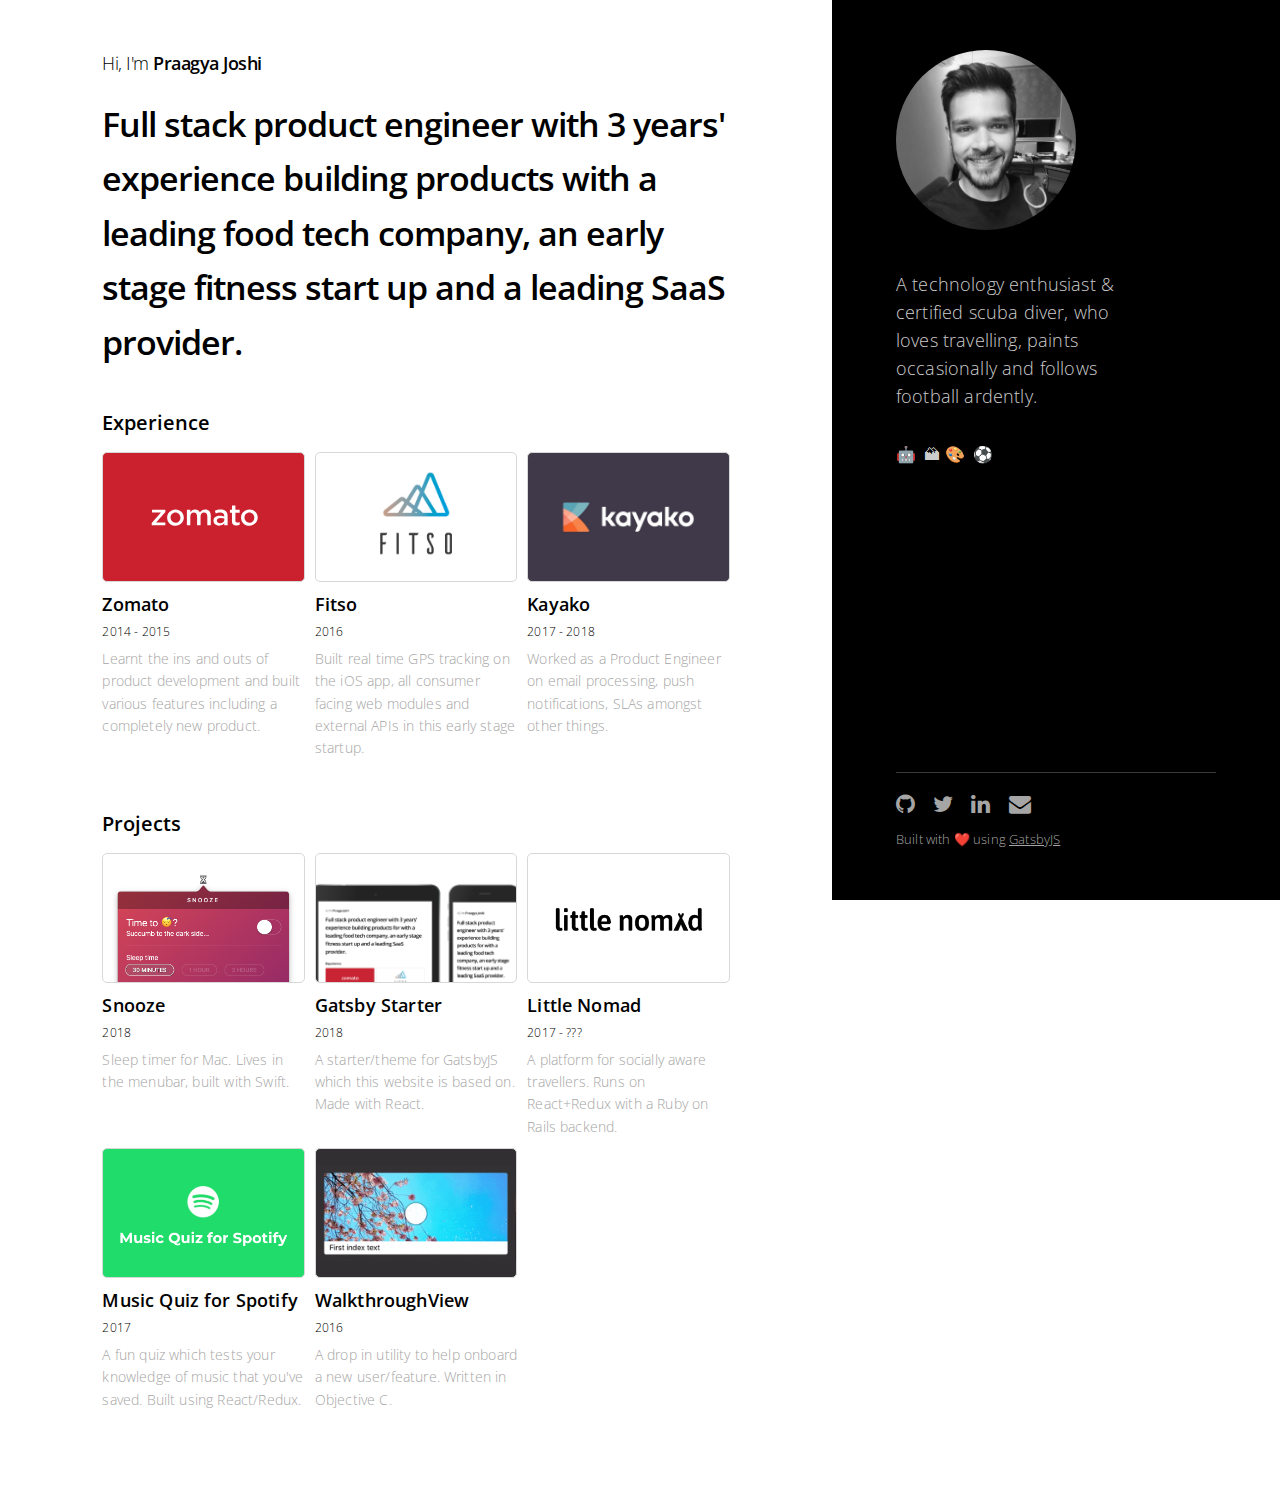
==== commit 2c7e857f: "Fix typo" ====
--- a/index.html
+++ b/index.html
@@ -1,4 +1,4 @@
-<!DOCTYPE html><html><head><meta charset="utf-8"/><meta http-equiv="x-ua-compatible" content="ie=edge"/><meta name="viewport" content="width=device-width, initial-scale=1, shrink-to-fit=no"/><link rel="preload" href="/component---src-layouts-index-js-f55967724639f6ee32f4.js" as="script"/><link rel="preload" href="/component---src-pages-index-js-2b35ca345a7bb053674b.js" as="script"/><link rel="preload" href="/path---index-a0e39f21c11f6a62c5ab.js" as="script"/><link rel="preload" href="/app-d9d7e415c00323da1f11.js" as="script"/><link rel="preload" href="/commons-f7a0a7a05adacd8bdb22.js" as="script"/><link href="https://fonts.googleapis.com/css?family=Open+Sans:300,600" rel="stylesheet"/><script>
+<!DOCTYPE html><html><head><meta charset="utf-8"/><meta http-equiv="x-ua-compatible" content="ie=edge"/><meta name="viewport" content="width=device-width, initial-scale=1, shrink-to-fit=no"/><link rel="preload" href="/component---src-layouts-index-js-f55967724639f6ee32f4.js" as="script"/><link rel="preload" href="/component---src-pages-index-js-5e004aa0bcae871c4438.js" as="script"/><link rel="preload" href="/path---index-a0e39f21c11f6a62c5ab.js" as="script"/><link rel="preload" href="/app-d9d7e415c00323da1f11.js" as="script"/><link rel="preload" href="/commons-f7a0a7a05adacd8bdb22.js" as="script"/><link href="https://fonts.googleapis.com/css?family=Open+Sans:300,600" rel="stylesheet"/><script>
   
   if(true) {
     (function(i,s,o,g,r,a,m){i['GoogleAnalyticsObject']=r;i[r]=i[r]||function(){
@@ -12,4 +12,4 @@
       </script><title data-react-helmet="true">Praagya Joshi</title><link data-react-helmet="true" rel="icon" type="image/png" sizes="16x16" href="[data-uri]"/><link data-react-helmet="true" rel="icon" type="image/png" sizes="32x32" href="[data-uri]"/><meta data-react-helmet="true" name="description" content="Full stack product enginner"/><meta data-react-helmet="true" name="keywords" content="full stack, product enginner, portfolio, personal website"/><meta data-react-helmet="true" property="og:url" content="https://www.praagya.com"/><meta data-react-helmet="true" property="og:image" content="/static/praagya.16f6b85e.jpg"/><meta data-react-helmet="true" property="og:title" content="Praagya Joshi"/><meta data-react-helmet="true" property="og:description" content="Full stack product enginner"/><style id="gatsby-inlined-css">.container,.container-fluid{margin-right:auto;margin-left:auto}.container-fluid{padding-right:2rem;padding-left:2rem}.row{box-sizing:border-box;display:-ms-flexbox;display:flex;-ms-flex:0 1 auto;flex:0 1 auto;-ms-flex-direction:row;flex-direction:row;-ms-flex-wrap:wrap;flex-wrap:wrap;margin-right:-.5rem;margin-left:-.5rem}.row.reverse{-ms-flex-direction:row-reverse;flex-direction:row-reverse}.col.reverse{-ms-flex-direction:column-reverse;flex-direction:column-reverse}.col-xs,.col-xs-1,.col-xs-2,.col-xs-3,.col-xs-4,.col-xs-5,.col-xs-6,.col-xs-7,.col-xs-8,.col-xs-9,.col-xs-10,.col-xs-11,.col-xs-12,.col-xs-offset-0,.col-xs-offset-1,.col-xs-offset-2,.col-xs-offset-3,.col-xs-offset-4,.col-xs-offset-5,.col-xs-offset-6,.col-xs-offset-7,.col-xs-offset-8,.col-xs-offset-9,.col-xs-offset-10,.col-xs-offset-11,.col-xs-offset-12{box-sizing:border-box;-ms-flex:0 0 auto;flex:0 0 auto;padding-right:.5rem;padding-left:.5rem}.col-xs{-ms-flex-positive:1;flex-grow:1;-ms-flex-preferred-size:0;flex-basis:0;max-width:100%}.col-xs-1{-ms-flex-preferred-size:8.33333333%;flex-basis:8.33333333%;max-width:8.33333333%}.col-xs-2{-ms-flex-preferred-size:16.66666667%;flex-basis:16.66666667%;max-width:16.66666667%}.col-xs-3{-ms-flex-preferred-size:25%;flex-basis:25%;max-width:25%}.col-xs-4{-ms-flex-preferred-size:33.33333333%;flex-basis:33.33333333%;max-width:33.33333333%}.col-xs-5{-ms-flex-preferred-size:41.66666667%;flex-basis:41.66666667%;max-width:41.66666667%}.col-xs-6{-ms-flex-preferred-size:50%;flex-basis:50%;max-width:50%}.col-xs-7{-ms-flex-preferred-size:58.33333333%;flex-basis:58.33333333%;max-width:58.33333333%}.col-xs-8{-ms-flex-preferred-size:66.66666667%;flex-basis:66.66666667%;max-width:66.66666667%}.col-xs-9{-ms-flex-preferred-size:75%;flex-basis:75%;max-width:75%}.col-xs-10{-ms-flex-preferred-size:83.33333333%;flex-basis:83.33333333%;max-width:83.33333333%}.col-xs-11{-ms-flex-preferred-size:91.66666667%;flex-basis:91.66666667%;max-width:91.66666667%}.col-xs-12{-ms-flex-preferred-size:100%;flex-basis:100%;max-width:100%}.col-xs-offset-0{margin-left:0}.col-xs-offset-1{margin-left:8.33333333%}.col-xs-offset-2{margin-left:16.66666667%}.col-xs-offset-3{margin-left:25%}.col-xs-offset-4{margin-left:33.33333333%}.col-xs-offset-5{margin-left:41.66666667%}.col-xs-offset-6{margin-left:50%}.col-xs-offset-7{margin-left:58.33333333%}.col-xs-offset-8{margin-left:66.66666667%}.col-xs-offset-9{margin-left:75%}.col-xs-offset-10{margin-left:83.33333333%}.col-xs-offset-11{margin-left:91.66666667%}.start-xs{-ms-flex-pack:start;justify-content:flex-start;text-align:start}.center-xs{-ms-flex-pack:center;justify-content:center;text-align:center}.end-xs{-ms-flex-pack:end;justify-content:flex-end;text-align:end}.top-xs{-ms-flex-align:start;align-items:flex-start}.middle-xs{-ms-flex-align:center;align-items:center}.bottom-xs{-ms-flex-align:end;align-items:flex-end}.around-xs{-ms-flex-pack:distribute;justify-content:space-around}.between-xs{-ms-flex-pack:justify;justify-content:space-between}.first-xs{-ms-flex-order:-1;order:-1}.last-xs{-ms-flex-order:1;order:1}@media only screen and (min-width:48em){.container{width:49rem}.col-sm,.col-sm-1,.col-sm-2,.col-sm-3,.col-sm-4,.col-sm-5,.col-sm-6,.col-sm-7,.col-sm-8,.col-sm-9,.col-sm-10,.col-sm-11,.col-sm-12,.col-sm-offset-0,.col-sm-offset-1,.col-sm-offset-2,.col-sm-offset-3,.col-sm-offset-4,.col-sm-offset-5,.col-sm-offset-6,.col-sm-offset-7,.col-sm-offset-8,.col-sm-offset-9,.col-sm-offset-10,.col-sm-offset-11,.col-sm-offset-12{box-sizing:border-box;-ms-flex:0 0 auto;flex:0 0 auto;padding-right:.5rem;padding-left:.5rem}.col-sm{-ms-flex-positive:1;flex-grow:1;-ms-flex-preferred-size:0;flex-basis:0;max-width:100%}.col-sm-1{-ms-flex-preferred-size:8.33333333%;flex-basis:8.33333333%;max-width:8.33333333%}.col-sm-2{-ms-flex-preferred-size:16.66666667%;flex-basis:16.66666667%;max-width:16.66666667%}.col-sm-3{-ms-flex-preferred-size:25%;flex-basis:25%;max-width:25%}.col-sm-4{-ms-flex-preferred-size:33.33333333%;flex-basis:33.33333333%;max-width:33.33333333%}.col-sm-5{-ms-flex-preferred-size:41.66666667%;flex-basis:41.66666667%;max-width:41.66666667%}.col-sm-6{-ms-flex-preferred-size:50%;flex-basis:50%;max-width:50%}.col-sm-7{-ms-flex-preferred-size:58.33333333%;flex-basis:58.33333333%;max-width:58.33333333%}.col-sm-8{-ms-flex-preferred-size:66.66666667%;flex-basis:66.66666667%;max-width:66.66666667%}.col-sm-9{-ms-flex-preferred-size:75%;flex-basis:75%;max-width:75%}.col-sm-10{-ms-flex-preferred-size:83.33333333%;flex-basis:83.33333333%;max-width:83.33333333%}.col-sm-11{-ms-flex-preferred-size:91.66666667%;flex-basis:91.66666667%;max-width:91.66666667%}.col-sm-12{-ms-flex-preferred-size:100%;flex-basis:100%;max-width:100%}.col-sm-offset-0{margin-left:0}.col-sm-offset-1{margin-left:8.33333333%}.col-sm-offset-2{margin-left:16.66666667%}.col-sm-offset-3{margin-left:25%}.col-sm-offset-4{margin-left:33.33333333%}.col-sm-offset-5{margin-left:41.66666667%}.col-sm-offset-6{margin-left:50%}.col-sm-offset-7{margin-left:58.33333333%}.col-sm-offset-8{margin-left:66.66666667%}.col-sm-offset-9{margin-left:75%}.col-sm-offset-10{margin-left:83.33333333%}.col-sm-offset-11{margin-left:91.66666667%}.start-sm{-ms-flex-pack:start;justify-content:flex-start;text-align:start}.center-sm{-ms-flex-pack:center;justify-content:center;text-align:center}.end-sm{-ms-flex-pack:end;justify-content:flex-end;text-align:end}.top-sm{-ms-flex-align:start;align-items:flex-start}.middle-sm{-ms-flex-align:center;align-items:center}.bottom-sm{-ms-flex-align:end;align-items:flex-end}.around-sm{-ms-flex-pack:distribute;justify-content:space-around}.between-sm{-ms-flex-pack:justify;justify-content:space-between}.first-sm{-ms-flex-order:-1;order:-1}.last-sm{-ms-flex-order:1;order:1}}@media only screen and (min-width:64em){.container{width:65rem}.col-md,.col-md-1,.col-md-2,.col-md-3,.col-md-4,.col-md-5,.col-md-6,.col-md-7,.col-md-8,.col-md-9,.col-md-10,.col-md-11,.col-md-12,.col-md-offset-0,.col-md-offset-1,.col-md-offset-2,.col-md-offset-3,.col-md-offset-4,.col-md-offset-5,.col-md-offset-6,.col-md-offset-7,.col-md-offset-8,.col-md-offset-9,.col-md-offset-10,.col-md-offset-11,.col-md-offset-12{box-sizing:border-box;-ms-flex:0 0 auto;flex:0 0 auto;padding-right:.5rem;padding-left:.5rem}.col-md{-ms-flex-positive:1;flex-grow:1;-ms-flex-preferred-size:0;flex-basis:0;max-width:100%}.col-md-1{-ms-flex-preferred-size:8.33333333%;flex-basis:8.33333333%;max-width:8.33333333%}.col-md-2{-ms-flex-preferred-size:16.66666667%;flex-basis:16.66666667%;max-width:16.66666667%}.col-md-3{-ms-flex-preferred-size:25%;flex-basis:25%;max-width:25%}.col-md-4{-ms-flex-preferred-size:33.33333333%;flex-basis:33.33333333%;max-width:33.33333333%}.col-md-5{-ms-flex-preferred-size:41.66666667%;flex-basis:41.66666667%;max-width:41.66666667%}.col-md-6{-ms-flex-preferred-size:50%;flex-basis:50%;max-width:50%}.col-md-7{-ms-flex-preferred-size:58.33333333%;flex-basis:58.33333333%;max-width:58.33333333%}.col-md-8{-ms-flex-preferred-size:66.66666667%;flex-basis:66.66666667%;max-width:66.66666667%}.col-md-9{-ms-flex-preferred-size:75%;flex-basis:75%;max-width:75%}.col-md-10{-ms-flex-preferred-size:83.33333333%;flex-basis:83.33333333%;max-width:83.33333333%}.col-md-11{-ms-flex-preferred-size:91.66666667%;flex-basis:91.66666667%;max-width:91.66666667%}.col-md-12{-ms-flex-preferred-size:100%;flex-basis:100%;max-width:100%}.col-md-offset-0{margin-left:0}.col-md-offset-1{margin-left:8.33333333%}.col-md-offset-2{margin-left:16.66666667%}.col-md-offset-3{margin-left:25%}.col-md-offset-4{margin-left:33.33333333%}.col-md-offset-5{margin-left:41.66666667%}.col-md-offset-6{margin-left:50%}.col-md-offset-7{margin-left:58.33333333%}.col-md-offset-8{margin-left:66.66666667%}.col-md-offset-9{margin-left:75%}.col-md-offset-10{margin-left:83.33333333%}.col-md-offset-11{margin-left:91.66666667%}.start-md{-ms-flex-pack:start;justify-content:flex-start;text-align:start}.center-md{-ms-flex-pack:center;justify-content:center;text-align:center}.end-md{-ms-flex-pack:end;justify-content:flex-end;text-align:end}.top-md{-ms-flex-align:start;align-items:flex-start}.middle-md{-ms-flex-align:center;align-items:center}.bottom-md{-ms-flex-align:end;align-items:flex-end}.around-md{-ms-flex-pack:distribute;justify-content:space-around}.between-md{-ms-flex-pack:justify;justify-content:space-between}.first-md{-ms-flex-order:-1;order:-1}.last-md{-ms-flex-order:1;order:1}}@media only screen and (min-width:75em){.container{width:76rem}.col-lg,.col-lg-1,.col-lg-2,.col-lg-3,.col-lg-4,.col-lg-5,.col-lg-6,.col-lg-7,.col-lg-8,.col-lg-9,.col-lg-10,.col-lg-11,.col-lg-12,.col-lg-offset-0,.col-lg-offset-1,.col-lg-offset-2,.col-lg-offset-3,.col-lg-offset-4,.col-lg-offset-5,.col-lg-offset-6,.col-lg-offset-7,.col-lg-offset-8,.col-lg-offset-9,.col-lg-offset-10,.col-lg-offset-11,.col-lg-offset-12{box-sizing:border-box;-ms-flex:0 0 auto;flex:0 0 auto;padding-right:.5rem;padding-left:.5rem}.col-lg{-ms-flex-positive:1;flex-grow:1;-ms-flex-preferred-size:0;flex-basis:0;max-width:100%}.col-lg-1{-ms-flex-preferred-size:8.33333333%;flex-basis:8.33333333%;max-width:8.33333333%}.col-lg-2{-ms-flex-preferred-size:16.66666667%;flex-basis:16.66666667%;max-width:16.66666667%}.col-lg-3{-ms-flex-preferred-size:25%;flex-basis:25%;max-width:25%}.col-lg-4{-ms-flex-preferred-size:33.33333333%;flex-basis:33.33333333%;max-width:33.33333333%}.col-lg-5{-ms-flex-preferred-size:41.66666667%;flex-basis:41.66666667%;max-width:41.66666667%}.col-lg-6{-ms-flex-preferred-size:50%;flex-basis:50%;max-width:50%}.col-lg-7{-ms-flex-preferred-size:58.33333333%;flex-basis:58.33333333%;max-width:58.33333333%}.col-lg-8{-ms-flex-preferred-size:66.66666667%;flex-basis:66.66666667%;max-width:66.66666667%}.col-lg-9{-ms-flex-preferred-size:75%;flex-basis:75%;max-width:75%}.col-lg-10{-ms-flex-preferred-size:83.33333333%;flex-basis:83.33333333%;max-width:83.33333333%}.col-lg-11{-ms-flex-preferred-size:91.66666667%;flex-basis:91.66666667%;max-width:91.66666667%}.col-lg-12{-ms-flex-preferred-size:100%;flex-basis:100%;max-width:100%}.col-lg-offset-0{margin-left:0}.col-lg-offset-1{margin-left:8.33333333%}.col-lg-offset-2{margin-left:16.66666667%}.col-lg-offset-3{margin-left:25%}.col-lg-offset-4{margin-left:33.33333333%}.col-lg-offset-5{margin-left:41.66666667%}.col-lg-offset-6{margin-left:50%}.col-lg-offset-7{margin-left:58.33333333%}.col-lg-offset-8{margin-left:66.66666667%}.col-lg-offset-9{margin-left:75%}.col-lg-offset-10{margin-left:83.33333333%}.col-lg-offset-11{margin-left:91.66666667%}.start-lg{-ms-flex-pack:start;justify-content:flex-start;text-align:start}.center-lg{-ms-flex-pack:center;justify-content:center;text-align:center}.end-lg{-ms-flex-pack:end;justify-content:flex-end;text-align:end}.top-lg{-ms-flex-align:start;align-items:flex-start}.middle-lg{-ms-flex-align:center;align-items:center}.bottom-lg{-ms-flex-align:end;align-items:flex-end}.around-lg{-ms-flex-pack:distribute;justify-content:space-around}.between-lg{-ms-flex-pack:justify;justify-content:space-between}.first-lg{-ms-flex-order:-1;order:-1}.last-lg{-ms-flex-order:1;order:1}}*,:after,:before{box-sizing:inherit}html{box-sizing:border-box;font-size:62.5%}body{margin:0;font-size:1.6em;font-weight:300;letter-spacing:.01em;line-height:1.6;font-family:Open Sans,sans-serif}h1,h2,h3,h4,h5,h6{font-weight:300;letter-spacing:-.1rem;margin-bottom:2rem;margin-top:0}h1{font-size:4.6rem;line-height:1.2}h2{font-size:3.6rem;line-height:1.25}h3{font-size:2.8rem;line-height:1.3}h4{font-size:2.2rem;letter-spacing:-.08rem;line-height:1.35}h5{font-size:1.8rem;letter-spacing:-.05rem;line-height:1.5}h6{font-size:1.6rem;letter-spacing:0;line-height:1.4}.bold{font-weight:600}.section{padding-top:20px;padding-bottom:20px}.section h6{font-size:2rem;padding-bottom:5px;margin-bottom:10px}.experience-unit .image{width:100%;height:130px;background-repeat:no-repeat;border:1px solid #d8d8d8;border-radius:5px;overflow:hidden;transition:all .6s ease;-webkit-transition:all .6s ease}.experience-unit .image.contain{background-size:contain;background-position:50%}.experience-unit .image.cover{background-size:cover;background-position:center 20px}.experience-unit .image:hover{-ms-transform:translateY(-5px);transform:translateY(-5px);box-shadow:0 5px 18px 0 rgba(0,0,0,.3)}.experience-unit .title{padding:8px 0;font-size:1.8rem}.experience-unit .time-period{font-size:1.2rem;line-height:.9rem;padding-bottom:12px}.experience-unit .subtitle{color:#a5a5a5;font-size:1.4rem;padding-bottom:1rem}@media (min-width:980px) and (max-width:1279px){.experience-unit .image{height:110px}}@media (max-width:980px) and (min-width:481px){.experience-unit{padding-bottom:15px}.experience-unit .image{height:140px}}@media (max-width:480px){.experience-unit{padding-bottom:15px}.experience-unit .image{height:160px}}.about{color:#ccc}.about .image{width:180px;max-width:230px;height:180px;background-size:cover;background-image:url(/static/praagya.16f6b85e.jpg);background-repeat:no-repeat;background-position:50%;border-radius:50%;overflow:hidden;filter:url('data:image/svg+xml;charset=utf-8,<svg xmlns="http://www.w3.org/2000/svg"><filter id="filter"><feColorMatrix type="matrix" color-interpolation-filters="sRGB" values="0.2126 0.7152 0.0722 0 0 0.2126 0.7152 0.0722 0 0 0.2126 0.7152 0.0722 0 0 0 0 0 1 0" /></filter></svg>#filter');filter:grayscale(100%);-webkit-filter:grayscale(100%);filter:gray;transition:all .6s ease;-webkit-transition:all .6s ease;margin-bottom:40px}.about .image:hover{filter:url('data:image/svg+xml;charset=utf-8,<svg xmlns="http://www.w3.org/2000/svg"><filter id="filter"><feColorMatrix type="matrix" color-interpolation-filters="sRGB" values="1 0 0 0 0 0 1 0 0 0 0 0 1 0 0 0 0 0 1 0" /></filter></svg>#filter');filter:grayscale(0);-webkit-filter:grayscale(0)}.about .bio{margin-bottom:40px;max-width:230px;line-height:2.8rem;font-size:1.8rem}.about .bio .emoji{font-size:1.6rem;padding-top:30px}@media (-webkit-min-device-pixel-ratio:2),(min-resolution:2dppx),(min-resolution:192dpi){.about .bio .emoji{font-size:2.2rem}}@media (min-width:737px) and (max-width:980px){.about .bio .emoji{font-size:2rem;padding-top:10px}}@media (max-width:736px){.about .bio{line-height:2rem;font-size:1.4rem}.about .bio .emoji{font-size:1.8rem;padding-top:10px}}@media (max-width:980px){.about{text-align:center;margin-bottom:0}.about .image{margin:0 auto 40px}.about .bio{margin:0 auto}}.links{color:#a5a5a5;border-top:1px solid #3a3a3a;padding-top:20px}.links ul.icons-list{padding:0;margin:0;list-style:none;padding-bottom:10px}.links ul.icons-list li.icon{display:inline-block;padding-right:18px}.links ul.icons-list li.icon:last-of-type{padding-right:0}.links i.fa{font-size:2.2rem}.links a{color:#a5a5a5;transition:all .6s ease;-webkit-transition:all .6s ease}.links a:hover{color:#fff}.links .small{font-size:1.3rem;transition:all .6s ease;-webkit-transition:all .6s ease;cursor:normal;color:#a5a5a5}/*!
  *  Font Awesome 4.7.0 by @davegandy - http://fontawesome.io - @fontawesome
  *  License - http://fontawesome.io/license (Font: SIL OFL 1.1, CSS: MIT License)
- */@font-face{font-family:FontAwesome;src:url(/static/fontawesome-webfont.674f50d2.eot);src:url(/static/fontawesome-webfont.674f50d2.eot?#iefix&v=4.7.0) format("embedded-opentype"),url(/static/fontawesome-webfont.af7ae505.woff2) format("woff2"),url(/static/fontawesome-webfont.fee66e71.woff) format("woff"),url(/static/fontawesome-webfont.b06871f2.ttf) format("truetype"),url(/static/fontawesome-webfont.912ec66d.svg#fontawesomeregular) format("svg");font-weight:400;font-style:normal}.fa{display:inline-block;font:normal normal normal 14px/1 FontAwesome;font-size:inherit;text-rendering:auto;-webkit-font-smoothing:antialiased;-moz-osx-font-smoothing:grayscale}.fa-lg{font-size:1.33333333em;line-height:.75em;vertical-align:-15%}.fa-2x{font-size:2em}.fa-3x{font-size:3em}.fa-4x{font-size:4em}.fa-5x{font-size:5em}.fa-fw{width:1.28571429em;text-align:center}.fa-ul{padding-left:0;margin-left:2.14285714em;list-style-type:none}.fa-ul>li{position:relative}.fa-li{position:absolute;left:-2.14285714em;width:2.14285714em;top:.14285714em;text-align:center}.fa-li.fa-lg{left:-1.85714286em}.fa-border{padding:.2em .25em .15em;border:.08em solid #eee;border-radius:.1em}.fa-pull-left{float:left}.fa-pull-right{float:right}.fa.fa-pull-left{margin-right:.3em}.fa.fa-pull-right{margin-left:.3em}.pull-right{float:right}.pull-left{float:left}.fa.pull-left{margin-right:.3em}.fa.pull-right{margin-left:.3em}.fa-spin{animation:fa-spin 2s infinite linear}.fa-pulse{animation:fa-spin 1s infinite steps(8)}@keyframes fa-spin{0%{transform:rotate(0deg)}to{transform:rotate(359deg)}}.fa-rotate-90{-ms-filter:"progid:DXImageTransform.Microsoft.BasicImage(rotation=1)";-ms-transform:rotate(90deg);transform:rotate(90deg)}.fa-rotate-180{-ms-filter:"progid:DXImageTransform.Microsoft.BasicImage(rotation=2)";-ms-transform:rotate(180deg);transform:rotate(180deg)}.fa-rotate-270{-ms-filter:"progid:DXImageTransform.Microsoft.BasicImage(rotation=3)";-ms-transform:rotate(270deg);transform:rotate(270deg)}.fa-flip-horizontal{-ms-filter:"progid:DXImageTransform.Microsoft.BasicImage(rotation=0, mirror=1)";-ms-transform:scaleX(-1);transform:scaleX(-1)}.fa-flip-vertical{-ms-filter:"progid:DXImageTransform.Microsoft.BasicImage(rotation=2, mirror=1)";-ms-transform:scaleY(-1);transform:scaleY(-1)}:root .fa-flip-horizontal,:root .fa-flip-vertical,:root .fa-rotate-90,:root .fa-rotate-180,:root .fa-rotate-270{-webkit-filter:none;filter:none}.fa-stack{position:relative;display:inline-block;width:2em;height:2em;line-height:2em;vertical-align:middle}.fa-stack-1x,.fa-stack-2x{position:absolute;left:0;width:100%;text-align:center}.fa-stack-1x{line-height:inherit}.fa-stack-2x{font-size:2em}.fa-inverse{color:#fff}.fa-glass:before{content:"\F000"}.fa-music:before{content:"\F001"}.fa-search:before{content:"\F002"}.fa-envelope-o:before{content:"\F003"}.fa-heart:before{content:"\F004"}.fa-star:before{content:"\F005"}.fa-star-o:before{content:"\F006"}.fa-user:before{content:"\F007"}.fa-film:before{content:"\F008"}.fa-th-large:before{content:"\F009"}.fa-th:before{content:"\F00A"}.fa-th-list:before{content:"\F00B"}.fa-check:before{content:"\F00C"}.fa-close:before,.fa-remove:before,.fa-times:before{content:"\F00D"}.fa-search-plus:before{content:"\F00E"}.fa-search-minus:before{content:"\F010"}.fa-power-off:before{content:"\F011"}.fa-signal:before{content:"\F012"}.fa-cog:before,.fa-gear:before{content:"\F013"}.fa-trash-o:before{content:"\F014"}.fa-home:before{content:"\F015"}.fa-file-o:before{content:"\F016"}.fa-clock-o:before{content:"\F017"}.fa-road:before{content:"\F018"}.fa-download:before{content:"\F019"}.fa-arrow-circle-o-down:before{content:"\F01A"}.fa-arrow-circle-o-up:before{content:"\F01B"}.fa-inbox:before{content:"\F01C"}.fa-play-circle-o:before{content:"\F01D"}.fa-repeat:before,.fa-rotate-right:before{content:"\F01E"}.fa-refresh:before{content:"\F021"}.fa-list-alt:before{content:"\F022"}.fa-lock:before{content:"\F023"}.fa-flag:before{content:"\F024"}.fa-headphones:before{content:"\F025"}.fa-volume-off:before{content:"\F026"}.fa-volume-down:before{content:"\F027"}.fa-volume-up:before{content:"\F028"}.fa-qrcode:before{content:"\F029"}.fa-barcode:before{content:"\F02A"}.fa-tag:before{content:"\F02B"}.fa-tags:before{content:"\F02C"}.fa-book:before{content:"\F02D"}.fa-bookmark:before{content:"\F02E"}.fa-print:before{content:"\F02F"}.fa-camera:before{content:"\F030"}.fa-font:before{content:"\F031"}.fa-bold:before{content:"\F032"}.fa-italic:before{content:"\F033"}.fa-text-height:before{content:"\F034"}.fa-text-width:before{content:"\F035"}.fa-align-left:before{content:"\F036"}.fa-align-center:before{content:"\F037"}.fa-align-right:before{content:"\F038"}.fa-align-justify:before{content:"\F039"}.fa-list:before{content:"\F03A"}.fa-dedent:before,.fa-outdent:before{content:"\F03B"}.fa-indent:before{content:"\F03C"}.fa-video-camera:before{content:"\F03D"}.fa-image:before,.fa-photo:before,.fa-picture-o:before{content:"\F03E"}.fa-pencil:before{content:"\F040"}.fa-map-marker:before{content:"\F041"}.fa-adjust:before{content:"\F042"}.fa-tint:before{content:"\F043"}.fa-edit:before,.fa-pencil-square-o:before{content:"\F044"}.fa-share-square-o:before{content:"\F045"}.fa-check-square-o:before{content:"\F046"}.fa-arrows:before{content:"\F047"}.fa-step-backward:before{content:"\F048"}.fa-fast-backward:before{content:"\F049"}.fa-backward:before{content:"\F04A"}.fa-play:before{content:"\F04B"}.fa-pause:before{content:"\F04C"}.fa-stop:before{content:"\F04D"}.fa-forward:before{content:"\F04E"}.fa-fast-forward:before{content:"\F050"}.fa-step-forward:before{content:"\F051"}.fa-eject:before{content:"\F052"}.fa-chevron-left:before{content:"\F053"}.fa-chevron-right:before{content:"\F054"}.fa-plus-circle:before{content:"\F055"}.fa-minus-circle:before{content:"\F056"}.fa-times-circle:before{content:"\F057"}.fa-check-circle:before{content:"\F058"}.fa-question-circle:before{content:"\F059"}.fa-info-circle:before{content:"\F05A"}.fa-crosshairs:before{content:"\F05B"}.fa-times-circle-o:before{content:"\F05C"}.fa-check-circle-o:before{content:"\F05D"}.fa-ban:before{content:"\F05E"}.fa-arrow-left:before{content:"\F060"}.fa-arrow-right:before{content:"\F061"}.fa-arrow-up:before{content:"\F062"}.fa-arrow-down:before{content:"\F063"}.fa-mail-forward:before,.fa-share:before{content:"\F064"}.fa-expand:before{content:"\F065"}.fa-compress:before{content:"\F066"}.fa-plus:before{content:"\F067"}.fa-minus:before{content:"\F068"}.fa-asterisk:before{content:"\F069"}.fa-exclamation-circle:before{content:"\F06A"}.fa-gift:before{content:"\F06B"}.fa-leaf:before{content:"\F06C"}.fa-fire:before{content:"\F06D"}.fa-eye:before{content:"\F06E"}.fa-eye-slash:before{content:"\F070"}.fa-exclamation-triangle:before,.fa-warning:before{content:"\F071"}.fa-plane:before{content:"\F072"}.fa-calendar:before{content:"\F073"}.fa-random:before{content:"\F074"}.fa-comment:before{content:"\F075"}.fa-magnet:before{content:"\F076"}.fa-chevron-up:before{content:"\F077"}.fa-chevron-down:before{content:"\F078"}.fa-retweet:before{content:"\F079"}.fa-shopping-cart:before{content:"\F07A"}.fa-folder:before{content:"\F07B"}.fa-folder-open:before{content:"\F07C"}.fa-arrows-v:before{content:"\F07D"}.fa-arrows-h:before{content:"\F07E"}.fa-bar-chart-o:before,.fa-bar-chart:before{content:"\F080"}.fa-twitter-square:before{content:"\F081"}.fa-facebook-square:before{content:"\F082"}.fa-camera-retro:before{content:"\F083"}.fa-key:before{content:"\F084"}.fa-cogs:before,.fa-gears:before{content:"\F085"}.fa-comments:before{content:"\F086"}.fa-thumbs-o-up:before{content:"\F087"}.fa-thumbs-o-down:before{content:"\F088"}.fa-star-half:before{content:"\F089"}.fa-heart-o:before{content:"\F08A"}.fa-sign-out:before{content:"\F08B"}.fa-linkedin-square:before{content:"\F08C"}.fa-thumb-tack:before{content:"\F08D"}.fa-external-link:before{content:"\F08E"}.fa-sign-in:before{content:"\F090"}.fa-trophy:before{content:"\F091"}.fa-github-square:before{content:"\F092"}.fa-upload:before{content:"\F093"}.fa-lemon-o:before{content:"\F094"}.fa-phone:before{content:"\F095"}.fa-square-o:before{content:"\F096"}.fa-bookmark-o:before{content:"\F097"}.fa-phone-square:before{content:"\F098"}.fa-twitter:before{content:"\F099"}.fa-facebook-f:before,.fa-facebook:before{content:"\F09A"}.fa-github:before{content:"\F09B"}.fa-unlock:before{content:"\F09C"}.fa-credit-card:before{content:"\F09D"}.fa-feed:before,.fa-rss:before{content:"\F09E"}.fa-hdd-o:before{content:"\F0A0"}.fa-bullhorn:before{content:"\F0A1"}.fa-bell:before{content:"\F0F3"}.fa-certificate:before{content:"\F0A3"}.fa-hand-o-right:before{content:"\F0A4"}.fa-hand-o-left:before{content:"\F0A5"}.fa-hand-o-up:before{content:"\F0A6"}.fa-hand-o-down:before{content:"\F0A7"}.fa-arrow-circle-left:before{content:"\F0A8"}.fa-arrow-circle-right:before{content:"\F0A9"}.fa-arrow-circle-up:before{content:"\F0AA"}.fa-arrow-circle-down:before{content:"\F0AB"}.fa-globe:before{content:"\F0AC"}.fa-wrench:before{content:"\F0AD"}.fa-tasks:before{content:"\F0AE"}.fa-filter:before{content:"\F0B0"}.fa-briefcase:before{content:"\F0B1"}.fa-arrows-alt:before{content:"\F0B2"}.fa-group:before,.fa-users:before{content:"\F0C0"}.fa-chain:before,.fa-link:before{content:"\F0C1"}.fa-cloud:before{content:"\F0C2"}.fa-flask:before{content:"\F0C3"}.fa-cut:before,.fa-scissors:before{content:"\F0C4"}.fa-copy:before,.fa-files-o:before{content:"\F0C5"}.fa-paperclip:before{content:"\F0C6"}.fa-floppy-o:before,.fa-save:before{content:"\F0C7"}.fa-square:before{content:"\F0C8"}.fa-bars:before,.fa-navicon:before,.fa-reorder:before{content:"\F0C9"}.fa-list-ul:before{content:"\F0CA"}.fa-list-ol:before{content:"\F0CB"}.fa-strikethrough:before{content:"\F0CC"}.fa-underline:before{content:"\F0CD"}.fa-table:before{content:"\F0CE"}.fa-magic:before{content:"\F0D0"}.fa-truck:before{content:"\F0D1"}.fa-pinterest:before{content:"\F0D2"}.fa-pinterest-square:before{content:"\F0D3"}.fa-google-plus-square:before{content:"\F0D4"}.fa-google-plus:before{content:"\F0D5"}.fa-money:before{content:"\F0D6"}.fa-caret-down:before{content:"\F0D7"}.fa-caret-up:before{content:"\F0D8"}.fa-caret-left:before{content:"\F0D9"}.fa-caret-right:before{content:"\F0DA"}.fa-columns:before{content:"\F0DB"}.fa-sort:before,.fa-unsorted:before{content:"\F0DC"}.fa-sort-desc:before,.fa-sort-down:before{content:"\F0DD"}.fa-sort-asc:before,.fa-sort-up:before{content:"\F0DE"}.fa-envelope:before{content:"\F0E0"}.fa-linkedin:before{content:"\F0E1"}.fa-rotate-left:before,.fa-undo:before{content:"\F0E2"}.fa-gavel:before,.fa-legal:before{content:"\F0E3"}.fa-dashboard:before,.fa-tachometer:before{content:"\F0E4"}.fa-comment-o:before{content:"\F0E5"}.fa-comments-o:before{content:"\F0E6"}.fa-bolt:before,.fa-flash:before{content:"\F0E7"}.fa-sitemap:before{content:"\F0E8"}.fa-umbrella:before{content:"\F0E9"}.fa-clipboard:before,.fa-paste:before{content:"\F0EA"}.fa-lightbulb-o:before{content:"\F0EB"}.fa-exchange:before{content:"\F0EC"}.fa-cloud-download:before{content:"\F0ED"}.fa-cloud-upload:before{content:"\F0EE"}.fa-user-md:before{content:"\F0F0"}.fa-stethoscope:before{content:"\F0F1"}.fa-suitcase:before{content:"\F0F2"}.fa-bell-o:before{content:"\F0A2"}.fa-coffee:before{content:"\F0F4"}.fa-cutlery:before{content:"\F0F5"}.fa-file-text-o:before{content:"\F0F6"}.fa-building-o:before{content:"\F0F7"}.fa-hospital-o:before{content:"\F0F8"}.fa-ambulance:before{content:"\F0F9"}.fa-medkit:before{content:"\F0FA"}.fa-fighter-jet:before{content:"\F0FB"}.fa-beer:before{content:"\F0FC"}.fa-h-square:before{content:"\F0FD"}.fa-plus-square:before{content:"\F0FE"}.fa-angle-double-left:before{content:"\F100"}.fa-angle-double-right:before{content:"\F101"}.fa-angle-double-up:before{content:"\F102"}.fa-angle-double-down:before{content:"\F103"}.fa-angle-left:before{content:"\F104"}.fa-angle-right:before{content:"\F105"}.fa-angle-up:before{content:"\F106"}.fa-angle-down:before{content:"\F107"}.fa-desktop:before{content:"\F108"}.fa-laptop:before{content:"\F109"}.fa-tablet:before{content:"\F10A"}.fa-mobile-phone:before,.fa-mobile:before{content:"\F10B"}.fa-circle-o:before{content:"\F10C"}.fa-quote-left:before{content:"\F10D"}.fa-quote-right:before{content:"\F10E"}.fa-spinner:before{content:"\F110"}.fa-circle:before{content:"\F111"}.fa-mail-reply:before,.fa-reply:before{content:"\F112"}.fa-github-alt:before{content:"\F113"}.fa-folder-o:before{content:"\F114"}.fa-folder-open-o:before{content:"\F115"}.fa-smile-o:before{content:"\F118"}.fa-frown-o:before{content:"\F119"}.fa-meh-o:before{content:"\F11A"}.fa-gamepad:before{content:"\F11B"}.fa-keyboard-o:before{content:"\F11C"}.fa-flag-o:before{content:"\F11D"}.fa-flag-checkered:before{content:"\F11E"}.fa-terminal:before{content:"\F120"}.fa-code:before{content:"\F121"}.fa-mail-reply-all:before,.fa-reply-all:before{content:"\F122"}.fa-star-half-empty:before,.fa-star-half-full:before,.fa-star-half-o:before{content:"\F123"}.fa-location-arrow:before{content:"\F124"}.fa-crop:before{content:"\F125"}.fa-code-fork:before{content:"\F126"}.fa-chain-broken:before,.fa-unlink:before{content:"\F127"}.fa-question:before{content:"\F128"}.fa-info:before{content:"\F129"}.fa-exclamation:before{content:"\F12A"}.fa-superscript:before{content:"\F12B"}.fa-subscript:before{content:"\F12C"}.fa-eraser:before{content:"\F12D"}.fa-puzzle-piece:before{content:"\F12E"}.fa-microphone:before{content:"\F130"}.fa-microphone-slash:before{content:"\F131"}.fa-shield:before{content:"\F132"}.fa-calendar-o:before{content:"\F133"}.fa-fire-extinguisher:before{content:"\F134"}.fa-rocket:before{content:"\F135"}.fa-maxcdn:before{content:"\F136"}.fa-chevron-circle-left:before{content:"\F137"}.fa-chevron-circle-right:before{content:"\F138"}.fa-chevron-circle-up:before{content:"\F139"}.fa-chevron-circle-down:before{content:"\F13A"}.fa-html5:before{content:"\F13B"}.fa-css3:before{content:"\F13C"}.fa-anchor:before{content:"\F13D"}.fa-unlock-alt:before{content:"\F13E"}.fa-bullseye:before{content:"\F140"}.fa-ellipsis-h:before{content:"\F141"}.fa-ellipsis-v:before{content:"\F142"}.fa-rss-square:before{content:"\F143"}.fa-play-circle:before{content:"\F144"}.fa-ticket:before{content:"\F145"}.fa-minus-square:before{content:"\F146"}.fa-minus-square-o:before{content:"\F147"}.fa-level-up:before{content:"\F148"}.fa-level-down:before{content:"\F149"}.fa-check-square:before{content:"\F14A"}.fa-pencil-square:before{content:"\F14B"}.fa-external-link-square:before{content:"\F14C"}.fa-share-square:before{content:"\F14D"}.fa-compass:before{content:"\F14E"}.fa-caret-square-o-down:before,.fa-toggle-down:before{content:"\F150"}.fa-caret-square-o-up:before,.fa-toggle-up:before{content:"\F151"}.fa-caret-square-o-right:before,.fa-toggle-right:before{content:"\F152"}.fa-eur:before,.fa-euro:before{content:"\F153"}.fa-gbp:before{content:"\F154"}.fa-dollar:before,.fa-usd:before{content:"\F155"}.fa-inr:before,.fa-rupee:before{content:"\F156"}.fa-cny:before,.fa-jpy:before,.fa-rmb:before,.fa-yen:before{content:"\F157"}.fa-rouble:before,.fa-rub:before,.fa-ruble:before{content:"\F158"}.fa-krw:before,.fa-won:before{content:"\F159"}.fa-bitcoin:before,.fa-btc:before{content:"\F15A"}.fa-file:before{content:"\F15B"}.fa-file-text:before{content:"\F15C"}.fa-sort-alpha-asc:before{content:"\F15D"}.fa-sort-alpha-desc:before{content:"\F15E"}.fa-sort-amount-asc:before{content:"\F160"}.fa-sort-amount-desc:before{content:"\F161"}.fa-sort-numeric-asc:before{content:"\F162"}.fa-sort-numeric-desc:before{content:"\F163"}.fa-thumbs-up:before{content:"\F164"}.fa-thumbs-down:before{content:"\F165"}.fa-youtube-square:before{content:"\F166"}.fa-youtube:before{content:"\F167"}.fa-xing:before{content:"\F168"}.fa-xing-square:before{content:"\F169"}.fa-youtube-play:before{content:"\F16A"}.fa-dropbox:before{content:"\F16B"}.fa-stack-overflow:before{content:"\F16C"}.fa-instagram:before{content:"\F16D"}.fa-flickr:before{content:"\F16E"}.fa-adn:before{content:"\F170"}.fa-bitbucket:before{content:"\F171"}.fa-bitbucket-square:before{content:"\F172"}.fa-tumblr:before{content:"\F173"}.fa-tumblr-square:before{content:"\F174"}.fa-long-arrow-down:before{content:"\F175"}.fa-long-arrow-up:before{content:"\F176"}.fa-long-arrow-left:before{content:"\F177"}.fa-long-arrow-right:before{content:"\F178"}.fa-apple:before{content:"\F179"}.fa-windows:before{content:"\F17A"}.fa-android:before{content:"\F17B"}.fa-linux:before{content:"\F17C"}.fa-dribbble:before{content:"\F17D"}.fa-skype:before{content:"\F17E"}.fa-foursquare:before{content:"\F180"}.fa-trello:before{content:"\F181"}.fa-female:before{content:"\F182"}.fa-male:before{content:"\F183"}.fa-gittip:before,.fa-gratipay:before{content:"\F184"}.fa-sun-o:before{content:"\F185"}.fa-moon-o:before{content:"\F186"}.fa-archive:before{content:"\F187"}.fa-bug:before{content:"\F188"}.fa-vk:before{content:"\F189"}.fa-weibo:before{content:"\F18A"}.fa-renren:before{content:"\F18B"}.fa-pagelines:before{content:"\F18C"}.fa-stack-exchange:before{content:"\F18D"}.fa-arrow-circle-o-right:before{content:"\F18E"}.fa-arrow-circle-o-left:before{content:"\F190"}.fa-caret-square-o-left:before,.fa-toggle-left:before{content:"\F191"}.fa-dot-circle-o:before{content:"\F192"}.fa-wheelchair:before{content:"\F193"}.fa-vimeo-square:before{content:"\F194"}.fa-try:before,.fa-turkish-lira:before{content:"\F195"}.fa-plus-square-o:before{content:"\F196"}.fa-space-shuttle:before{content:"\F197"}.fa-slack:before{content:"\F198"}.fa-envelope-square:before{content:"\F199"}.fa-wordpress:before{content:"\F19A"}.fa-openid:before{content:"\F19B"}.fa-bank:before,.fa-institution:before,.fa-university:before{content:"\F19C"}.fa-graduation-cap:before,.fa-mortar-board:before{content:"\F19D"}.fa-yahoo:before{content:"\F19E"}.fa-google:before{content:"\F1A0"}.fa-reddit:before{content:"\F1A1"}.fa-reddit-square:before{content:"\F1A2"}.fa-stumbleupon-circle:before{content:"\F1A3"}.fa-stumbleupon:before{content:"\F1A4"}.fa-delicious:before{content:"\F1A5"}.fa-digg:before{content:"\F1A6"}.fa-pied-piper-pp:before{content:"\F1A7"}.fa-pied-piper-alt:before{content:"\F1A8"}.fa-drupal:before{content:"\F1A9"}.fa-joomla:before{content:"\F1AA"}.fa-language:before{content:"\F1AB"}.fa-fax:before{content:"\F1AC"}.fa-building:before{content:"\F1AD"}.fa-child:before{content:"\F1AE"}.fa-paw:before{content:"\F1B0"}.fa-spoon:before{content:"\F1B1"}.fa-cube:before{content:"\F1B2"}.fa-cubes:before{content:"\F1B3"}.fa-behance:before{content:"\F1B4"}.fa-behance-square:before{content:"\F1B5"}.fa-steam:before{content:"\F1B6"}.fa-steam-square:before{content:"\F1B7"}.fa-recycle:before{content:"\F1B8"}.fa-automobile:before,.fa-car:before{content:"\F1B9"}.fa-cab:before,.fa-taxi:before{content:"\F1BA"}.fa-tree:before{content:"\F1BB"}.fa-spotify:before{content:"\F1BC"}.fa-deviantart:before{content:"\F1BD"}.fa-soundcloud:before{content:"\F1BE"}.fa-database:before{content:"\F1C0"}.fa-file-pdf-o:before{content:"\F1C1"}.fa-file-word-o:before{content:"\F1C2"}.fa-file-excel-o:before{content:"\F1C3"}.fa-file-powerpoint-o:before{content:"\F1C4"}.fa-file-image-o:before,.fa-file-photo-o:before,.fa-file-picture-o:before{content:"\F1C5"}.fa-file-archive-o:before,.fa-file-zip-o:before{content:"\F1C6"}.fa-file-audio-o:before,.fa-file-sound-o:before{content:"\F1C7"}.fa-file-movie-o:before,.fa-file-video-o:before{content:"\F1C8"}.fa-file-code-o:before{content:"\F1C9"}.fa-vine:before{content:"\F1CA"}.fa-codepen:before{content:"\F1CB"}.fa-jsfiddle:before{content:"\F1CC"}.fa-life-bouy:before,.fa-life-buoy:before,.fa-life-ring:before,.fa-life-saver:before,.fa-support:before{content:"\F1CD"}.fa-circle-o-notch:before{content:"\F1CE"}.fa-ra:before,.fa-rebel:before,.fa-resistance:before{content:"\F1D0"}.fa-empire:before,.fa-ge:before{content:"\F1D1"}.fa-git-square:before{content:"\F1D2"}.fa-git:before{content:"\F1D3"}.fa-hacker-news:before,.fa-y-combinator-square:before,.fa-yc-square:before{content:"\F1D4"}.fa-tencent-weibo:before{content:"\F1D5"}.fa-qq:before{content:"\F1D6"}.fa-wechat:before,.fa-weixin:before{content:"\F1D7"}.fa-paper-plane:before,.fa-send:before{content:"\F1D8"}.fa-paper-plane-o:before,.fa-send-o:before{content:"\F1D9"}.fa-history:before{content:"\F1DA"}.fa-circle-thin:before{content:"\F1DB"}.fa-header:before{content:"\F1DC"}.fa-paragraph:before{content:"\F1DD"}.fa-sliders:before{content:"\F1DE"}.fa-share-alt:before{content:"\F1E0"}.fa-share-alt-square:before{content:"\F1E1"}.fa-bomb:before{content:"\F1E2"}.fa-futbol-o:before,.fa-soccer-ball-o:before{content:"\F1E3"}.fa-tty:before{content:"\F1E4"}.fa-binoculars:before{content:"\F1E5"}.fa-plug:before{content:"\F1E6"}.fa-slideshare:before{content:"\F1E7"}.fa-twitch:before{content:"\F1E8"}.fa-yelp:before{content:"\F1E9"}.fa-newspaper-o:before{content:"\F1EA"}.fa-wifi:before{content:"\F1EB"}.fa-calculator:before{content:"\F1EC"}.fa-paypal:before{content:"\F1ED"}.fa-google-wallet:before{content:"\F1EE"}.fa-cc-visa:before{content:"\F1F0"}.fa-cc-mastercard:before{content:"\F1F1"}.fa-cc-discover:before{content:"\F1F2"}.fa-cc-amex:before{content:"\F1F3"}.fa-cc-paypal:before{content:"\F1F4"}.fa-cc-stripe:before{content:"\F1F5"}.fa-bell-slash:before{content:"\F1F6"}.fa-bell-slash-o:before{content:"\F1F7"}.fa-trash:before{content:"\F1F8"}.fa-copyright:before{content:"\F1F9"}.fa-at:before{content:"\F1FA"}.fa-eyedropper:before{content:"\F1FB"}.fa-paint-brush:before{content:"\F1FC"}.fa-birthday-cake:before{content:"\F1FD"}.fa-area-chart:before{content:"\F1FE"}.fa-pie-chart:before{content:"\F200"}.fa-line-chart:before{content:"\F201"}.fa-lastfm:before{content:"\F202"}.fa-lastfm-square:before{content:"\F203"}.fa-toggle-off:before{content:"\F204"}.fa-toggle-on:before{content:"\F205"}.fa-bicycle:before{content:"\F206"}.fa-bus:before{content:"\F207"}.fa-ioxhost:before{content:"\F208"}.fa-angellist:before{content:"\F209"}.fa-cc:before{content:"\F20A"}.fa-ils:before,.fa-shekel:before,.fa-sheqel:before{content:"\F20B"}.fa-meanpath:before{content:"\F20C"}.fa-buysellads:before{content:"\F20D"}.fa-connectdevelop:before{content:"\F20E"}.fa-dashcube:before{content:"\F210"}.fa-forumbee:before{content:"\F211"}.fa-leanpub:before{content:"\F212"}.fa-sellsy:before{content:"\F213"}.fa-shirtsinbulk:before{content:"\F214"}.fa-simplybuilt:before{content:"\F215"}.fa-skyatlas:before{content:"\F216"}.fa-cart-plus:before{content:"\F217"}.fa-cart-arrow-down:before{content:"\F218"}.fa-diamond:before{content:"\F219"}.fa-ship:before{content:"\F21A"}.fa-user-secret:before{content:"\F21B"}.fa-motorcycle:before{content:"\F21C"}.fa-street-view:before{content:"\F21D"}.fa-heartbeat:before{content:"\F21E"}.fa-venus:before{content:"\F221"}.fa-mars:before{content:"\F222"}.fa-mercury:before{content:"\F223"}.fa-intersex:before,.fa-transgender:before{content:"\F224"}.fa-transgender-alt:before{content:"\F225"}.fa-venus-double:before{content:"\F226"}.fa-mars-double:before{content:"\F227"}.fa-venus-mars:before{content:"\F228"}.fa-mars-stroke:before{content:"\F229"}.fa-mars-stroke-v:before{content:"\F22A"}.fa-mars-stroke-h:before{content:"\F22B"}.fa-neuter:before{content:"\F22C"}.fa-genderless:before{content:"\F22D"}.fa-facebook-official:before{content:"\F230"}.fa-pinterest-p:before{content:"\F231"}.fa-whatsapp:before{content:"\F232"}.fa-server:before{content:"\F233"}.fa-user-plus:before{content:"\F234"}.fa-user-times:before{content:"\F235"}.fa-bed:before,.fa-hotel:before{content:"\F236"}.fa-viacoin:before{content:"\F237"}.fa-train:before{content:"\F238"}.fa-subway:before{content:"\F239"}.fa-medium:before{content:"\F23A"}.fa-y-combinator:before,.fa-yc:before{content:"\F23B"}.fa-optin-monster:before{content:"\F23C"}.fa-opencart:before{content:"\F23D"}.fa-expeditedssl:before{content:"\F23E"}.fa-battery-4:before,.fa-battery-full:before,.fa-battery:before{content:"\F240"}.fa-battery-3:before,.fa-battery-three-quarters:before{content:"\F241"}.fa-battery-2:before,.fa-battery-half:before{content:"\F242"}.fa-battery-1:before,.fa-battery-quarter:before{content:"\F243"}.fa-battery-0:before,.fa-battery-empty:before{content:"\F244"}.fa-mouse-pointer:before{content:"\F245"}.fa-i-cursor:before{content:"\F246"}.fa-object-group:before{content:"\F247"}.fa-object-ungroup:before{content:"\F248"}.fa-sticky-note:before{content:"\F249"}.fa-sticky-note-o:before{content:"\F24A"}.fa-cc-jcb:before{content:"\F24B"}.fa-cc-diners-club:before{content:"\F24C"}.fa-clone:before{content:"\F24D"}.fa-balance-scale:before{content:"\F24E"}.fa-hourglass-o:before{content:"\F250"}.fa-hourglass-1:before,.fa-hourglass-start:before{content:"\F251"}.fa-hourglass-2:before,.fa-hourglass-half:before{content:"\F252"}.fa-hourglass-3:before,.fa-hourglass-end:before{content:"\F253"}.fa-hourglass:before{content:"\F254"}.fa-hand-grab-o:before,.fa-hand-rock-o:before{content:"\F255"}.fa-hand-paper-o:before,.fa-hand-stop-o:before{content:"\F256"}.fa-hand-scissors-o:before{content:"\F257"}.fa-hand-lizard-o:before{content:"\F258"}.fa-hand-spock-o:before{content:"\F259"}.fa-hand-pointer-o:before{content:"\F25A"}.fa-hand-peace-o:before{content:"\F25B"}.fa-trademark:before{content:"\F25C"}.fa-registered:before{content:"\F25D"}.fa-creative-commons:before{content:"\F25E"}.fa-gg:before{content:"\F260"}.fa-gg-circle:before{content:"\F261"}.fa-tripadvisor:before{content:"\F262"}.fa-odnoklassniki:before{content:"\F263"}.fa-odnoklassniki-square:before{content:"\F264"}.fa-get-pocket:before{content:"\F265"}.fa-wikipedia-w:before{content:"\F266"}.fa-safari:before{content:"\F267"}.fa-chrome:before{content:"\F268"}.fa-firefox:before{content:"\F269"}.fa-opera:before{content:"\F26A"}.fa-internet-explorer:before{content:"\F26B"}.fa-television:before,.fa-tv:before{content:"\F26C"}.fa-contao:before{content:"\F26D"}.fa-500px:before{content:"\F26E"}.fa-amazon:before{content:"\F270"}.fa-calendar-plus-o:before{content:"\F271"}.fa-calendar-minus-o:before{content:"\F272"}.fa-calendar-times-o:before{content:"\F273"}.fa-calendar-check-o:before{content:"\F274"}.fa-industry:before{content:"\F275"}.fa-map-pin:before{content:"\F276"}.fa-map-signs:before{content:"\F277"}.fa-map-o:before{content:"\F278"}.fa-map:before{content:"\F279"}.fa-commenting:before{content:"\F27A"}.fa-commenting-o:before{content:"\F27B"}.fa-houzz:before{content:"\F27C"}.fa-vimeo:before{content:"\F27D"}.fa-black-tie:before{content:"\F27E"}.fa-fonticons:before{content:"\F280"}.fa-reddit-alien:before{content:"\F281"}.fa-edge:before{content:"\F282"}.fa-credit-card-alt:before{content:"\F283"}.fa-codiepie:before{content:"\F284"}.fa-modx:before{content:"\F285"}.fa-fort-awesome:before{content:"\F286"}.fa-usb:before{content:"\F287"}.fa-product-hunt:before{content:"\F288"}.fa-mixcloud:before{content:"\F289"}.fa-scribd:before{content:"\F28A"}.fa-pause-circle:before{content:"\F28B"}.fa-pause-circle-o:before{content:"\F28C"}.fa-stop-circle:before{content:"\F28D"}.fa-stop-circle-o:before{content:"\F28E"}.fa-shopping-bag:before{content:"\F290"}.fa-shopping-basket:before{content:"\F291"}.fa-hashtag:before{content:"\F292"}.fa-bluetooth:before{content:"\F293"}.fa-bluetooth-b:before{content:"\F294"}.fa-percent:before{content:"\F295"}.fa-gitlab:before{content:"\F296"}.fa-wpbeginner:before{content:"\F297"}.fa-wpforms:before{content:"\F298"}.fa-envira:before{content:"\F299"}.fa-universal-access:before{content:"\F29A"}.fa-wheelchair-alt:before{content:"\F29B"}.fa-question-circle-o:before{content:"\F29C"}.fa-blind:before{content:"\F29D"}.fa-audio-description:before{content:"\F29E"}.fa-volume-control-phone:before{content:"\F2A0"}.fa-braille:before{content:"\F2A1"}.fa-assistive-listening-systems:before{content:"\F2A2"}.fa-american-sign-language-interpreting:before,.fa-asl-interpreting:before{content:"\F2A3"}.fa-deaf:before,.fa-deafness:before,.fa-hard-of-hearing:before{content:"\F2A4"}.fa-glide:before{content:"\F2A5"}.fa-glide-g:before{content:"\F2A6"}.fa-sign-language:before,.fa-signing:before{content:"\F2A7"}.fa-low-vision:before{content:"\F2A8"}.fa-viadeo:before{content:"\F2A9"}.fa-viadeo-square:before{content:"\F2AA"}.fa-snapchat:before{content:"\F2AB"}.fa-snapchat-ghost:before{content:"\F2AC"}.fa-snapchat-square:before{content:"\F2AD"}.fa-pied-piper:before{content:"\F2AE"}.fa-first-order:before{content:"\F2B0"}.fa-yoast:before{content:"\F2B1"}.fa-themeisle:before{content:"\F2B2"}.fa-google-plus-circle:before,.fa-google-plus-official:before{content:"\F2B3"}.fa-fa:before,.fa-font-awesome:before{content:"\F2B4"}.fa-handshake-o:before{content:"\F2B5"}.fa-envelope-open:before{content:"\F2B6"}.fa-envelope-open-o:before{content:"\F2B7"}.fa-linode:before{content:"\F2B8"}.fa-address-book:before{content:"\F2B9"}.fa-address-book-o:before{content:"\F2BA"}.fa-address-card:before,.fa-vcard:before{content:"\F2BB"}.fa-address-card-o:before,.fa-vcard-o:before{content:"\F2BC"}.fa-user-circle:before{content:"\F2BD"}.fa-user-circle-o:before{content:"\F2BE"}.fa-user-o:before{content:"\F2C0"}.fa-id-badge:before{content:"\F2C1"}.fa-drivers-license:before,.fa-id-card:before{content:"\F2C2"}.fa-drivers-license-o:before,.fa-id-card-o:before{content:"\F2C3"}.fa-quora:before{content:"\F2C4"}.fa-free-code-camp:before{content:"\F2C5"}.fa-telegram:before{content:"\F2C6"}.fa-thermometer-4:before,.fa-thermometer-full:before,.fa-thermometer:before{content:"\F2C7"}.fa-thermometer-3:before,.fa-thermometer-three-quarters:before{content:"\F2C8"}.fa-thermometer-2:before,.fa-thermometer-half:before{content:"\F2C9"}.fa-thermometer-1:before,.fa-thermometer-quarter:before{content:"\F2CA"}.fa-thermometer-0:before,.fa-thermometer-empty:before{content:"\F2CB"}.fa-shower:before{content:"\F2CC"}.fa-bath:before,.fa-bathtub:before,.fa-s15:before{content:"\F2CD"}.fa-podcast:before{content:"\F2CE"}.fa-window-maximize:before{content:"\F2D0"}.fa-window-minimize:before{content:"\F2D1"}.fa-window-restore:before{content:"\F2D2"}.fa-times-rectangle:before,.fa-window-close:before{content:"\F2D3"}.fa-times-rectangle-o:before,.fa-window-close-o:before{content:"\F2D4"}.fa-bandcamp:before{content:"\F2D5"}.fa-grav:before{content:"\F2D6"}.fa-etsy:before{content:"\F2D7"}.fa-imdb:before{content:"\F2D8"}.fa-ravelry:before{content:"\F2D9"}.fa-eercast:before{content:"\F2DA"}.fa-microchip:before{content:"\F2DB"}.fa-snowflake-o:before{content:"\F2DC"}.fa-superpowers:before{content:"\F2DD"}.fa-wpexplorer:before{content:"\F2DE"}.fa-meetup:before{content:"\F2E0"}.sr-only{position:absolute;width:1px;height:1px;padding:0;margin:-1px;overflow:hidden;clip:rect(0,0,0,0);border:0}.sr-only-focusable:active,.sr-only-focusable:focus{position:static;width:auto;height:auto;margin:0;overflow:visible;clip:auto}.main{margin:0 auto}.main h3{font-size:3.4rem;line-height:1.6}@media (max-width:480px){.main h3{font-size:2.8rem}}@media (min-width:980px) and (max-width:1279px){.main h3{font-size:3rem}}@media (min-width:1280px){.main{width:65%;margin-right:35%;padding:50px 8%}}@media (min-width:980px) and (max-width:1279px){.main{width:70%;margin-right:30%;padding:50px 8%}}@media (min-width:481px) and (max-width:979px){.main{width:100%;margin-right:0;padding:50px 48px 0}}@media (max-width:480px){.main{width:100%;margin-right:0;padding:50px 24px 0}}.aside{-ms-flex-item-align:stretch;-ms-grid-row-align:stretch;align-self:stretch;margin:0 auto;background-color:#000;color:#fff}@media (min-width:980px){.aside{position:fixed;display:-ms-flexbox;display:flex;-ms-flex-direction:column;flex-direction:column;-ms-flex-align:start;align-items:flex-start;-ms-flex-pack:justify;justify-content:space-between;right:0;top:0;height:100%}.aside .top{-ms-flex-positive:1;flex-grow:1}.aside .bottom{width:100%}}@media (max-width:979px){.aside{position:relative;text-align:center;right:auto;top:auto;display:block;padding:50px 64px}.aside .bottom{padding:50px 64px 0}}@media (min-width:1280px){.aside{width:35%;padding:50px 64px}}@media (min-width:980px) and (max-width:1279px){.aside{width:30%;padding:50px 48px}}@media (min-width:481px) and (max-width:979px){.aside{width:100%;padding:50px 48px}}@media (max-width:480px){.aside{width:100%;padding:50px 24px}}</style></head><body><div id="___gatsby"><div class="template-wrapper" data-reactroot="" data-reactid="1" data-react-checksum="-812061183"><!-- react-empty: 2 --><div class="template-wrapper-children" data-reactid="3"><div class="index" data-reactid="4"><div class="main" data-reactid="5"><h5 data-reactid="6"><!-- react-text: 7 -->Hi, I&#x27;m <!-- /react-text --><span class="bold" data-reactid="8">Praagya Joshi</span></h5><h3 class="bold" data-reactid="9">Full stack product engineer with 3 years&#x27; experience building products for with a leading food tech company, an early stage fitness start up and a leading SaaS provider.</h3><div class="section" data-reactid="10"><h6 class="bold" data-reactid="11">Experience</h6><div class="section-units" data-reactid="12"><div class="row" data-reactid="13"><div class="experience-unit col-xs-12 col-sm-6 col-md-4" data-reactid="14"><a href="https://www.zomato.com/" target="_blank" data-reactid="15"><div class="image contain" style="background-image:url([data-uri]);background-color:#CB202D;" data-reactid="16"></div></a><div class="title bold" data-reactid="17">Zomato</div><div class="time-period" data-reactid="18">2014 - 2015</div><div class="subtitle" data-reactid="19">Learnt the ins and outs of product development and built various features including a completely new product.</div></div><div class="experience-unit col-xs-12 col-sm-6 col-md-4" data-reactid="20"><a href="https://www.getfitso.com/" target="_blank" data-reactid="21"><div class="image contain" style="background-image:url(/static/fitso-logo.5dc1997d.jpg);background-color:#FFFFFF;" data-reactid="22"></div></a><div class="title bold" data-reactid="23">Fitso</div><div class="time-period" data-reactid="24">2016</div><div class="subtitle" data-reactid="25">Built real time GPS tracking on the iOS app, all consumer facing web modules and external APIs in this early stage startup.</div></div><div class="experience-unit col-xs-12 col-sm-6 col-md-4" data-reactid="26"><a href="https://www.kayako.com/" target="_blank" data-reactid="27"><div class="image contain" style="background-image:url(/static/kayako-logo-2.c19c5f40.jpg);background-color:#403949;" data-reactid="28"></div></a><div class="title bold" data-reactid="29">Kayako</div><div class="time-period" data-reactid="30">2017 - 2018</div><div class="subtitle" data-reactid="31">Worked as a Product Engineer on email processing, push notifications, SLAs amongst other things.</div></div></div></div></div><div class="section" data-reactid="32"><h6 class="bold" data-reactid="33">Projects</h6><div class="section-units" data-reactid="34"><div class="row" data-reactid="35"><div class="experience-unit col-xs-12 col-sm-6 col-md-4" data-reactid="36"><a href="https://github.com/praagyajoshi/snooze" target="_blank" data-reactid="37"><div class="image cover" style="background-image:url(/static/snooze.744d56cd.png);background-color:#FFFFFF;" data-reactid="38"></div></a><div class="title bold" data-reactid="39">Snooze</div><div class="time-period" data-reactid="40">2018</div><div class="subtitle" data-reactid="41">Sleep timer for Mac. Lives in the menubar, built with Swift.</div></div><div class="experience-unit col-xs-12 col-sm-6 col-md-4" data-reactid="42"><a href="https://github.com/praagyajoshi/gatsby-starter-2column-portfolio" target="_blank" data-reactid="43"><div class="image cover" style="background-image:url(/static/gatsby-starter.20c5261f.png);background-color:#FFFFFF;" data-reactid="44"></div></a><div class="title bold" data-reactid="45">Gatsby Starter</div><div class="time-period" data-reactid="46">2018</div><div class="subtitle" data-reactid="47">A starter/theme for GatsbyJS which this website is based on. Made with React.</div></div><div class="experience-unit col-xs-12 col-sm-6 col-md-4" data-reactid="48"><a href="https://www.littlenomad.co/" target="_blank" data-reactid="49"><div class="image contain" style="background-image:url(/static/little-nomad.ac8c1a83.png);background-color:#FFFFFF;" data-reactid="50"></div></a><div class="title bold" data-reactid="51">Little Nomad</div><div class="time-period" data-reactid="52">2017 - ???</div><div class="subtitle" data-reactid="53">A platform for socially aware travellers. Runs on React+Redux with a Ruby on Rails backend.</div></div><div class="experience-unit col-xs-12 col-sm-6 col-md-4" data-reactid="54"><a href="https://quiz.praagya.com/" target="_blank" data-reactid="55"><div class="image contain" style="background-image:url(/static/spotify-quiz.60ac3062.png);background-color:#20DC6B;" data-reactid="56"></div></a><div class="title bold" data-reactid="57">Music Quiz for Spotify</div><div class="time-period" data-reactid="58">2017</div><div class="subtitle" data-reactid="59">A fun quiz which tests your knowledge of music that you&#x27;ve saved. Built using React/Redux.</div></div><div class="experience-unit col-xs-12 col-sm-6 col-md-4" data-reactid="60"><a href="https://github.com/praagyajoshi/WVWalkthroughView" target="_blank" data-reactid="61"><div class="image contain" style="background-image:url(/static/wvwalkthroughview-optimize.90a2f265.gif);background-color:#312F31;" data-reactid="62"></div></a><div class="title bold" data-reactid="63">WalkthroughView</div><div class="time-period" data-reactid="64">2016</div><div class="subtitle" data-reactid="65">A drop in utility to help onboard a new user/feature. Written in Objective C.</div></div></div></div></div></div><div class="aside" data-reactid="66"><div class="top" data-reactid="67"><div class="about" data-reactid="68"><div class="image" data-reactid="69"></div><div class="bio" data-reactid="70"><!-- react-text: 71 -->A technology enthusiast &amp; certified scuba diver, who loves travelling, paints occasionally and follows football ardently.<!-- /react-text --><div class="emoji" data-reactid="72">🤖  🏔 🎨  ⚽️</div></div></div></div><div class="bottom" data-reactid="73"><div class="links" data-reactid="74"><ul class="icons-list" data-reactid="75"><li class="icon" data-reactid="76"><a href="https://www.github.com/praagyajoshi" target="_blank" data-reactid="77"><i class="fa fa-github" data-reactid="78"></i></a></li><li class="icon" data-reactid="79"><a href="https://www.twitter.com/praagyajoshi" target="_blank" data-reactid="80"><i class="fa fa-twitter" data-reactid="81"></i></a></li><li class="icon" data-reactid="82"><a href="https://www.linkedin.com/in/praagyajoshi" target="_blank" data-reactid="83"><i class="fa fa-linkedin" data-reactid="84"></i></a></li><li class="icon" data-reactid="85"><a href="mailto:hello@praagya.com" target="_blank" data-reactid="86"><i class="fa fa-envelope" data-reactid="87"></i></a></li></ul><div class="small" data-reactid="88"><!-- react-text: 89 -->Built with ❤️ using <!-- /react-text --><a href="https://www.gatsbyjs.org/" target="_blank" data-reactid="90">GatsbyJS</a></div></div></div></div></div></div></div></div><script id="webpack-manifest">/*<![CDATA[*/window.webpackManifest={"231608221292675":"app-d9d7e415c00323da1f11.js","35783957827783":"component---src-pages-index-js-2b35ca345a7bb053674b.js","60335399758886":"path----fef0909bf265b019bc47.js","142629428675168":"path---index-a0e39f21c11f6a62c5ab.js","114276838955818":"component---src-layouts-index-js-f55967724639f6ee32f4.js"}/*]]>*/</script><script>/*<![CDATA[*/!function(e,t,r){function n(){for(;d[0]&&"loaded"==d[0][f];)c=d.shift(),c[o]=!i.parentNode.insertBefore(c,i)}for(var s,a,c,d=[],i=e.scripts[0],o="onreadystatechange",f="readyState";s=r.shift();)a=e.createElement(t),"async"in i?(a.async=!1,e.head.appendChild(a)):i[f]?(d.push(a),a[o]=n):e.write("<"+t+' src="'+s+'" defer></'+t+">"),a.src=s}(document,"script",["/commons-f7a0a7a05adacd8bdb22.js","/app-d9d7e415c00323da1f11.js","/path---index-a0e39f21c11f6a62c5ab.js","/component---src-pages-index-js-2b35ca345a7bb053674b.js","/component---src-layouts-index-js-f55967724639f6ee32f4.js"])/*]]>*/</script></body></html>+ */@font-face{font-family:FontAwesome;src:url(/static/fontawesome-webfont.674f50d2.eot);src:url(/static/fontawesome-webfont.674f50d2.eot?#iefix&v=4.7.0) format("embedded-opentype"),url(/static/fontawesome-webfont.af7ae505.woff2) format("woff2"),url(/static/fontawesome-webfont.fee66e71.woff) format("woff"),url(/static/fontawesome-webfont.b06871f2.ttf) format("truetype"),url(/static/fontawesome-webfont.912ec66d.svg#fontawesomeregular) format("svg");font-weight:400;font-style:normal}.fa{display:inline-block;font:normal normal normal 14px/1 FontAwesome;font-size:inherit;text-rendering:auto;-webkit-font-smoothing:antialiased;-moz-osx-font-smoothing:grayscale}.fa-lg{font-size:1.33333333em;line-height:.75em;vertical-align:-15%}.fa-2x{font-size:2em}.fa-3x{font-size:3em}.fa-4x{font-size:4em}.fa-5x{font-size:5em}.fa-fw{width:1.28571429em;text-align:center}.fa-ul{padding-left:0;margin-left:2.14285714em;list-style-type:none}.fa-ul>li{position:relative}.fa-li{position:absolute;left:-2.14285714em;width:2.14285714em;top:.14285714em;text-align:center}.fa-li.fa-lg{left:-1.85714286em}.fa-border{padding:.2em .25em .15em;border:.08em solid #eee;border-radius:.1em}.fa-pull-left{float:left}.fa-pull-right{float:right}.fa.fa-pull-left{margin-right:.3em}.fa.fa-pull-right{margin-left:.3em}.pull-right{float:right}.pull-left{float:left}.fa.pull-left{margin-right:.3em}.fa.pull-right{margin-left:.3em}.fa-spin{animation:fa-spin 2s infinite linear}.fa-pulse{animation:fa-spin 1s infinite steps(8)}@keyframes fa-spin{0%{transform:rotate(0deg)}to{transform:rotate(359deg)}}.fa-rotate-90{-ms-filter:"progid:DXImageTransform.Microsoft.BasicImage(rotation=1)";-ms-transform:rotate(90deg);transform:rotate(90deg)}.fa-rotate-180{-ms-filter:"progid:DXImageTransform.Microsoft.BasicImage(rotation=2)";-ms-transform:rotate(180deg);transform:rotate(180deg)}.fa-rotate-270{-ms-filter:"progid:DXImageTransform.Microsoft.BasicImage(rotation=3)";-ms-transform:rotate(270deg);transform:rotate(270deg)}.fa-flip-horizontal{-ms-filter:"progid:DXImageTransform.Microsoft.BasicImage(rotation=0, mirror=1)";-ms-transform:scaleX(-1);transform:scaleX(-1)}.fa-flip-vertical{-ms-filter:"progid:DXImageTransform.Microsoft.BasicImage(rotation=2, mirror=1)";-ms-transform:scaleY(-1);transform:scaleY(-1)}:root .fa-flip-horizontal,:root .fa-flip-vertical,:root .fa-rotate-90,:root .fa-rotate-180,:root .fa-rotate-270{-webkit-filter:none;filter:none}.fa-stack{position:relative;display:inline-block;width:2em;height:2em;line-height:2em;vertical-align:middle}.fa-stack-1x,.fa-stack-2x{position:absolute;left:0;width:100%;text-align:center}.fa-stack-1x{line-height:inherit}.fa-stack-2x{font-size:2em}.fa-inverse{color:#fff}.fa-glass:before{content:"\F000"}.fa-music:before{content:"\F001"}.fa-search:before{content:"\F002"}.fa-envelope-o:before{content:"\F003"}.fa-heart:before{content:"\F004"}.fa-star:before{content:"\F005"}.fa-star-o:before{content:"\F006"}.fa-user:before{content:"\F007"}.fa-film:before{content:"\F008"}.fa-th-large:before{content:"\F009"}.fa-th:before{content:"\F00A"}.fa-th-list:before{content:"\F00B"}.fa-check:before{content:"\F00C"}.fa-close:before,.fa-remove:before,.fa-times:before{content:"\F00D"}.fa-search-plus:before{content:"\F00E"}.fa-search-minus:before{content:"\F010"}.fa-power-off:before{content:"\F011"}.fa-signal:before{content:"\F012"}.fa-cog:before,.fa-gear:before{content:"\F013"}.fa-trash-o:before{content:"\F014"}.fa-home:before{content:"\F015"}.fa-file-o:before{content:"\F016"}.fa-clock-o:before{content:"\F017"}.fa-road:before{content:"\F018"}.fa-download:before{content:"\F019"}.fa-arrow-circle-o-down:before{content:"\F01A"}.fa-arrow-circle-o-up:before{content:"\F01B"}.fa-inbox:before{content:"\F01C"}.fa-play-circle-o:before{content:"\F01D"}.fa-repeat:before,.fa-rotate-right:before{content:"\F01E"}.fa-refresh:before{content:"\F021"}.fa-list-alt:before{content:"\F022"}.fa-lock:before{content:"\F023"}.fa-flag:before{content:"\F024"}.fa-headphones:before{content:"\F025"}.fa-volume-off:before{content:"\F026"}.fa-volume-down:before{content:"\F027"}.fa-volume-up:before{content:"\F028"}.fa-qrcode:before{content:"\F029"}.fa-barcode:before{content:"\F02A"}.fa-tag:before{content:"\F02B"}.fa-tags:before{content:"\F02C"}.fa-book:before{content:"\F02D"}.fa-bookmark:before{content:"\F02E"}.fa-print:before{content:"\F02F"}.fa-camera:before{content:"\F030"}.fa-font:before{content:"\F031"}.fa-bold:before{content:"\F032"}.fa-italic:before{content:"\F033"}.fa-text-height:before{content:"\F034"}.fa-text-width:before{content:"\F035"}.fa-align-left:before{content:"\F036"}.fa-align-center:before{content:"\F037"}.fa-align-right:before{content:"\F038"}.fa-align-justify:before{content:"\F039"}.fa-list:before{content:"\F03A"}.fa-dedent:before,.fa-outdent:before{content:"\F03B"}.fa-indent:before{content:"\F03C"}.fa-video-camera:before{content:"\F03D"}.fa-image:before,.fa-photo:before,.fa-picture-o:before{content:"\F03E"}.fa-pencil:before{content:"\F040"}.fa-map-marker:before{content:"\F041"}.fa-adjust:before{content:"\F042"}.fa-tint:before{content:"\F043"}.fa-edit:before,.fa-pencil-square-o:before{content:"\F044"}.fa-share-square-o:before{content:"\F045"}.fa-check-square-o:before{content:"\F046"}.fa-arrows:before{content:"\F047"}.fa-step-backward:before{content:"\F048"}.fa-fast-backward:before{content:"\F049"}.fa-backward:before{content:"\F04A"}.fa-play:before{content:"\F04B"}.fa-pause:before{content:"\F04C"}.fa-stop:before{content:"\F04D"}.fa-forward:before{content:"\F04E"}.fa-fast-forward:before{content:"\F050"}.fa-step-forward:before{content:"\F051"}.fa-eject:before{content:"\F052"}.fa-chevron-left:before{content:"\F053"}.fa-chevron-right:before{content:"\F054"}.fa-plus-circle:before{content:"\F055"}.fa-minus-circle:before{content:"\F056"}.fa-times-circle:before{content:"\F057"}.fa-check-circle:before{content:"\F058"}.fa-question-circle:before{content:"\F059"}.fa-info-circle:before{content:"\F05A"}.fa-crosshairs:before{content:"\F05B"}.fa-times-circle-o:before{content:"\F05C"}.fa-check-circle-o:before{content:"\F05D"}.fa-ban:before{content:"\F05E"}.fa-arrow-left:before{content:"\F060"}.fa-arrow-right:before{content:"\F061"}.fa-arrow-up:before{content:"\F062"}.fa-arrow-down:before{content:"\F063"}.fa-mail-forward:before,.fa-share:before{content:"\F064"}.fa-expand:before{content:"\F065"}.fa-compress:before{content:"\F066"}.fa-plus:before{content:"\F067"}.fa-minus:before{content:"\F068"}.fa-asterisk:before{content:"\F069"}.fa-exclamation-circle:before{content:"\F06A"}.fa-gift:before{content:"\F06B"}.fa-leaf:before{content:"\F06C"}.fa-fire:before{content:"\F06D"}.fa-eye:before{content:"\F06E"}.fa-eye-slash:before{content:"\F070"}.fa-exclamation-triangle:before,.fa-warning:before{content:"\F071"}.fa-plane:before{content:"\F072"}.fa-calendar:before{content:"\F073"}.fa-random:before{content:"\F074"}.fa-comment:before{content:"\F075"}.fa-magnet:before{content:"\F076"}.fa-chevron-up:before{content:"\F077"}.fa-chevron-down:before{content:"\F078"}.fa-retweet:before{content:"\F079"}.fa-shopping-cart:before{content:"\F07A"}.fa-folder:before{content:"\F07B"}.fa-folder-open:before{content:"\F07C"}.fa-arrows-v:before{content:"\F07D"}.fa-arrows-h:before{content:"\F07E"}.fa-bar-chart-o:before,.fa-bar-chart:before{content:"\F080"}.fa-twitter-square:before{content:"\F081"}.fa-facebook-square:before{content:"\F082"}.fa-camera-retro:before{content:"\F083"}.fa-key:before{content:"\F084"}.fa-cogs:before,.fa-gears:before{content:"\F085"}.fa-comments:before{content:"\F086"}.fa-thumbs-o-up:before{content:"\F087"}.fa-thumbs-o-down:before{content:"\F088"}.fa-star-half:before{content:"\F089"}.fa-heart-o:before{content:"\F08A"}.fa-sign-out:before{content:"\F08B"}.fa-linkedin-square:before{content:"\F08C"}.fa-thumb-tack:before{content:"\F08D"}.fa-external-link:before{content:"\F08E"}.fa-sign-in:before{content:"\F090"}.fa-trophy:before{content:"\F091"}.fa-github-square:before{content:"\F092"}.fa-upload:before{content:"\F093"}.fa-lemon-o:before{content:"\F094"}.fa-phone:before{content:"\F095"}.fa-square-o:before{content:"\F096"}.fa-bookmark-o:before{content:"\F097"}.fa-phone-square:before{content:"\F098"}.fa-twitter:before{content:"\F099"}.fa-facebook-f:before,.fa-facebook:before{content:"\F09A"}.fa-github:before{content:"\F09B"}.fa-unlock:before{content:"\F09C"}.fa-credit-card:before{content:"\F09D"}.fa-feed:before,.fa-rss:before{content:"\F09E"}.fa-hdd-o:before{content:"\F0A0"}.fa-bullhorn:before{content:"\F0A1"}.fa-bell:before{content:"\F0F3"}.fa-certificate:before{content:"\F0A3"}.fa-hand-o-right:before{content:"\F0A4"}.fa-hand-o-left:before{content:"\F0A5"}.fa-hand-o-up:before{content:"\F0A6"}.fa-hand-o-down:before{content:"\F0A7"}.fa-arrow-circle-left:before{content:"\F0A8"}.fa-arrow-circle-right:before{content:"\F0A9"}.fa-arrow-circle-up:before{content:"\F0AA"}.fa-arrow-circle-down:before{content:"\F0AB"}.fa-globe:before{content:"\F0AC"}.fa-wrench:before{content:"\F0AD"}.fa-tasks:before{content:"\F0AE"}.fa-filter:before{content:"\F0B0"}.fa-briefcase:before{content:"\F0B1"}.fa-arrows-alt:before{content:"\F0B2"}.fa-group:before,.fa-users:before{content:"\F0C0"}.fa-chain:before,.fa-link:before{content:"\F0C1"}.fa-cloud:before{content:"\F0C2"}.fa-flask:before{content:"\F0C3"}.fa-cut:before,.fa-scissors:before{content:"\F0C4"}.fa-copy:before,.fa-files-o:before{content:"\F0C5"}.fa-paperclip:before{content:"\F0C6"}.fa-floppy-o:before,.fa-save:before{content:"\F0C7"}.fa-square:before{content:"\F0C8"}.fa-bars:before,.fa-navicon:before,.fa-reorder:before{content:"\F0C9"}.fa-list-ul:before{content:"\F0CA"}.fa-list-ol:before{content:"\F0CB"}.fa-strikethrough:before{content:"\F0CC"}.fa-underline:before{content:"\F0CD"}.fa-table:before{content:"\F0CE"}.fa-magic:before{content:"\F0D0"}.fa-truck:before{content:"\F0D1"}.fa-pinterest:before{content:"\F0D2"}.fa-pinterest-square:before{content:"\F0D3"}.fa-google-plus-square:before{content:"\F0D4"}.fa-google-plus:before{content:"\F0D5"}.fa-money:before{content:"\F0D6"}.fa-caret-down:before{content:"\F0D7"}.fa-caret-up:before{content:"\F0D8"}.fa-caret-left:before{content:"\F0D9"}.fa-caret-right:before{content:"\F0DA"}.fa-columns:before{content:"\F0DB"}.fa-sort:before,.fa-unsorted:before{content:"\F0DC"}.fa-sort-desc:before,.fa-sort-down:before{content:"\F0DD"}.fa-sort-asc:before,.fa-sort-up:before{content:"\F0DE"}.fa-envelope:before{content:"\F0E0"}.fa-linkedin:before{content:"\F0E1"}.fa-rotate-left:before,.fa-undo:before{content:"\F0E2"}.fa-gavel:before,.fa-legal:before{content:"\F0E3"}.fa-dashboard:before,.fa-tachometer:before{content:"\F0E4"}.fa-comment-o:before{content:"\F0E5"}.fa-comments-o:before{content:"\F0E6"}.fa-bolt:before,.fa-flash:before{content:"\F0E7"}.fa-sitemap:before{content:"\F0E8"}.fa-umbrella:before{content:"\F0E9"}.fa-clipboard:before,.fa-paste:before{content:"\F0EA"}.fa-lightbulb-o:before{content:"\F0EB"}.fa-exchange:before{content:"\F0EC"}.fa-cloud-download:before{content:"\F0ED"}.fa-cloud-upload:before{content:"\F0EE"}.fa-user-md:before{content:"\F0F0"}.fa-stethoscope:before{content:"\F0F1"}.fa-suitcase:before{content:"\F0F2"}.fa-bell-o:before{content:"\F0A2"}.fa-coffee:before{content:"\F0F4"}.fa-cutlery:before{content:"\F0F5"}.fa-file-text-o:before{content:"\F0F6"}.fa-building-o:before{content:"\F0F7"}.fa-hospital-o:before{content:"\F0F8"}.fa-ambulance:before{content:"\F0F9"}.fa-medkit:before{content:"\F0FA"}.fa-fighter-jet:before{content:"\F0FB"}.fa-beer:before{content:"\F0FC"}.fa-h-square:before{content:"\F0FD"}.fa-plus-square:before{content:"\F0FE"}.fa-angle-double-left:before{content:"\F100"}.fa-angle-double-right:before{content:"\F101"}.fa-angle-double-up:before{content:"\F102"}.fa-angle-double-down:before{content:"\F103"}.fa-angle-left:before{content:"\F104"}.fa-angle-right:before{content:"\F105"}.fa-angle-up:before{content:"\F106"}.fa-angle-down:before{content:"\F107"}.fa-desktop:before{content:"\F108"}.fa-laptop:before{content:"\F109"}.fa-tablet:before{content:"\F10A"}.fa-mobile-phone:before,.fa-mobile:before{content:"\F10B"}.fa-circle-o:before{content:"\F10C"}.fa-quote-left:before{content:"\F10D"}.fa-quote-right:before{content:"\F10E"}.fa-spinner:before{content:"\F110"}.fa-circle:before{content:"\F111"}.fa-mail-reply:before,.fa-reply:before{content:"\F112"}.fa-github-alt:before{content:"\F113"}.fa-folder-o:before{content:"\F114"}.fa-folder-open-o:before{content:"\F115"}.fa-smile-o:before{content:"\F118"}.fa-frown-o:before{content:"\F119"}.fa-meh-o:before{content:"\F11A"}.fa-gamepad:before{content:"\F11B"}.fa-keyboard-o:before{content:"\F11C"}.fa-flag-o:before{content:"\F11D"}.fa-flag-checkered:before{content:"\F11E"}.fa-terminal:before{content:"\F120"}.fa-code:before{content:"\F121"}.fa-mail-reply-all:before,.fa-reply-all:before{content:"\F122"}.fa-star-half-empty:before,.fa-star-half-full:before,.fa-star-half-o:before{content:"\F123"}.fa-location-arrow:before{content:"\F124"}.fa-crop:before{content:"\F125"}.fa-code-fork:before{content:"\F126"}.fa-chain-broken:before,.fa-unlink:before{content:"\F127"}.fa-question:before{content:"\F128"}.fa-info:before{content:"\F129"}.fa-exclamation:before{content:"\F12A"}.fa-superscript:before{content:"\F12B"}.fa-subscript:before{content:"\F12C"}.fa-eraser:before{content:"\F12D"}.fa-puzzle-piece:before{content:"\F12E"}.fa-microphone:before{content:"\F130"}.fa-microphone-slash:before{content:"\F131"}.fa-shield:before{content:"\F132"}.fa-calendar-o:before{content:"\F133"}.fa-fire-extinguisher:before{content:"\F134"}.fa-rocket:before{content:"\F135"}.fa-maxcdn:before{content:"\F136"}.fa-chevron-circle-left:before{content:"\F137"}.fa-chevron-circle-right:before{content:"\F138"}.fa-chevron-circle-up:before{content:"\F139"}.fa-chevron-circle-down:before{content:"\F13A"}.fa-html5:before{content:"\F13B"}.fa-css3:before{content:"\F13C"}.fa-anchor:before{content:"\F13D"}.fa-unlock-alt:before{content:"\F13E"}.fa-bullseye:before{content:"\F140"}.fa-ellipsis-h:before{content:"\F141"}.fa-ellipsis-v:before{content:"\F142"}.fa-rss-square:before{content:"\F143"}.fa-play-circle:before{content:"\F144"}.fa-ticket:before{content:"\F145"}.fa-minus-square:before{content:"\F146"}.fa-minus-square-o:before{content:"\F147"}.fa-level-up:before{content:"\F148"}.fa-level-down:before{content:"\F149"}.fa-check-square:before{content:"\F14A"}.fa-pencil-square:before{content:"\F14B"}.fa-external-link-square:before{content:"\F14C"}.fa-share-square:before{content:"\F14D"}.fa-compass:before{content:"\F14E"}.fa-caret-square-o-down:before,.fa-toggle-down:before{content:"\F150"}.fa-caret-square-o-up:before,.fa-toggle-up:before{content:"\F151"}.fa-caret-square-o-right:before,.fa-toggle-right:before{content:"\F152"}.fa-eur:before,.fa-euro:before{content:"\F153"}.fa-gbp:before{content:"\F154"}.fa-dollar:before,.fa-usd:before{content:"\F155"}.fa-inr:before,.fa-rupee:before{content:"\F156"}.fa-cny:before,.fa-jpy:before,.fa-rmb:before,.fa-yen:before{content:"\F157"}.fa-rouble:before,.fa-rub:before,.fa-ruble:before{content:"\F158"}.fa-krw:before,.fa-won:before{content:"\F159"}.fa-bitcoin:before,.fa-btc:before{content:"\F15A"}.fa-file:before{content:"\F15B"}.fa-file-text:before{content:"\F15C"}.fa-sort-alpha-asc:before{content:"\F15D"}.fa-sort-alpha-desc:before{content:"\F15E"}.fa-sort-amount-asc:before{content:"\F160"}.fa-sort-amount-desc:before{content:"\F161"}.fa-sort-numeric-asc:before{content:"\F162"}.fa-sort-numeric-desc:before{content:"\F163"}.fa-thumbs-up:before{content:"\F164"}.fa-thumbs-down:before{content:"\F165"}.fa-youtube-square:before{content:"\F166"}.fa-youtube:before{content:"\F167"}.fa-xing:before{content:"\F168"}.fa-xing-square:before{content:"\F169"}.fa-youtube-play:before{content:"\F16A"}.fa-dropbox:before{content:"\F16B"}.fa-stack-overflow:before{content:"\F16C"}.fa-instagram:before{content:"\F16D"}.fa-flickr:before{content:"\F16E"}.fa-adn:before{content:"\F170"}.fa-bitbucket:before{content:"\F171"}.fa-bitbucket-square:before{content:"\F172"}.fa-tumblr:before{content:"\F173"}.fa-tumblr-square:before{content:"\F174"}.fa-long-arrow-down:before{content:"\F175"}.fa-long-arrow-up:before{content:"\F176"}.fa-long-arrow-left:before{content:"\F177"}.fa-long-arrow-right:before{content:"\F178"}.fa-apple:before{content:"\F179"}.fa-windows:before{content:"\F17A"}.fa-android:before{content:"\F17B"}.fa-linux:before{content:"\F17C"}.fa-dribbble:before{content:"\F17D"}.fa-skype:before{content:"\F17E"}.fa-foursquare:before{content:"\F180"}.fa-trello:before{content:"\F181"}.fa-female:before{content:"\F182"}.fa-male:before{content:"\F183"}.fa-gittip:before,.fa-gratipay:before{content:"\F184"}.fa-sun-o:before{content:"\F185"}.fa-moon-o:before{content:"\F186"}.fa-archive:before{content:"\F187"}.fa-bug:before{content:"\F188"}.fa-vk:before{content:"\F189"}.fa-weibo:before{content:"\F18A"}.fa-renren:before{content:"\F18B"}.fa-pagelines:before{content:"\F18C"}.fa-stack-exchange:before{content:"\F18D"}.fa-arrow-circle-o-right:before{content:"\F18E"}.fa-arrow-circle-o-left:before{content:"\F190"}.fa-caret-square-o-left:before,.fa-toggle-left:before{content:"\F191"}.fa-dot-circle-o:before{content:"\F192"}.fa-wheelchair:before{content:"\F193"}.fa-vimeo-square:before{content:"\F194"}.fa-try:before,.fa-turkish-lira:before{content:"\F195"}.fa-plus-square-o:before{content:"\F196"}.fa-space-shuttle:before{content:"\F197"}.fa-slack:before{content:"\F198"}.fa-envelope-square:before{content:"\F199"}.fa-wordpress:before{content:"\F19A"}.fa-openid:before{content:"\F19B"}.fa-bank:before,.fa-institution:before,.fa-university:before{content:"\F19C"}.fa-graduation-cap:before,.fa-mortar-board:before{content:"\F19D"}.fa-yahoo:before{content:"\F19E"}.fa-google:before{content:"\F1A0"}.fa-reddit:before{content:"\F1A1"}.fa-reddit-square:before{content:"\F1A2"}.fa-stumbleupon-circle:before{content:"\F1A3"}.fa-stumbleupon:before{content:"\F1A4"}.fa-delicious:before{content:"\F1A5"}.fa-digg:before{content:"\F1A6"}.fa-pied-piper-pp:before{content:"\F1A7"}.fa-pied-piper-alt:before{content:"\F1A8"}.fa-drupal:before{content:"\F1A9"}.fa-joomla:before{content:"\F1AA"}.fa-language:before{content:"\F1AB"}.fa-fax:before{content:"\F1AC"}.fa-building:before{content:"\F1AD"}.fa-child:before{content:"\F1AE"}.fa-paw:before{content:"\F1B0"}.fa-spoon:before{content:"\F1B1"}.fa-cube:before{content:"\F1B2"}.fa-cubes:before{content:"\F1B3"}.fa-behance:before{content:"\F1B4"}.fa-behance-square:before{content:"\F1B5"}.fa-steam:before{content:"\F1B6"}.fa-steam-square:before{content:"\F1B7"}.fa-recycle:before{content:"\F1B8"}.fa-automobile:before,.fa-car:before{content:"\F1B9"}.fa-cab:before,.fa-taxi:before{content:"\F1BA"}.fa-tree:before{content:"\F1BB"}.fa-spotify:before{content:"\F1BC"}.fa-deviantart:before{content:"\F1BD"}.fa-soundcloud:before{content:"\F1BE"}.fa-database:before{content:"\F1C0"}.fa-file-pdf-o:before{content:"\F1C1"}.fa-file-word-o:before{content:"\F1C2"}.fa-file-excel-o:before{content:"\F1C3"}.fa-file-powerpoint-o:before{content:"\F1C4"}.fa-file-image-o:before,.fa-file-photo-o:before,.fa-file-picture-o:before{content:"\F1C5"}.fa-file-archive-o:before,.fa-file-zip-o:before{content:"\F1C6"}.fa-file-audio-o:before,.fa-file-sound-o:before{content:"\F1C7"}.fa-file-movie-o:before,.fa-file-video-o:before{content:"\F1C8"}.fa-file-code-o:before{content:"\F1C9"}.fa-vine:before{content:"\F1CA"}.fa-codepen:before{content:"\F1CB"}.fa-jsfiddle:before{content:"\F1CC"}.fa-life-bouy:before,.fa-life-buoy:before,.fa-life-ring:before,.fa-life-saver:before,.fa-support:before{content:"\F1CD"}.fa-circle-o-notch:before{content:"\F1CE"}.fa-ra:before,.fa-rebel:before,.fa-resistance:before{content:"\F1D0"}.fa-empire:before,.fa-ge:before{content:"\F1D1"}.fa-git-square:before{content:"\F1D2"}.fa-git:before{content:"\F1D3"}.fa-hacker-news:before,.fa-y-combinator-square:before,.fa-yc-square:before{content:"\F1D4"}.fa-tencent-weibo:before{content:"\F1D5"}.fa-qq:before{content:"\F1D6"}.fa-wechat:before,.fa-weixin:before{content:"\F1D7"}.fa-paper-plane:before,.fa-send:before{content:"\F1D8"}.fa-paper-plane-o:before,.fa-send-o:before{content:"\F1D9"}.fa-history:before{content:"\F1DA"}.fa-circle-thin:before{content:"\F1DB"}.fa-header:before{content:"\F1DC"}.fa-paragraph:before{content:"\F1DD"}.fa-sliders:before{content:"\F1DE"}.fa-share-alt:before{content:"\F1E0"}.fa-share-alt-square:before{content:"\F1E1"}.fa-bomb:before{content:"\F1E2"}.fa-futbol-o:before,.fa-soccer-ball-o:before{content:"\F1E3"}.fa-tty:before{content:"\F1E4"}.fa-binoculars:before{content:"\F1E5"}.fa-plug:before{content:"\F1E6"}.fa-slideshare:before{content:"\F1E7"}.fa-twitch:before{content:"\F1E8"}.fa-yelp:before{content:"\F1E9"}.fa-newspaper-o:before{content:"\F1EA"}.fa-wifi:before{content:"\F1EB"}.fa-calculator:before{content:"\F1EC"}.fa-paypal:before{content:"\F1ED"}.fa-google-wallet:before{content:"\F1EE"}.fa-cc-visa:before{content:"\F1F0"}.fa-cc-mastercard:before{content:"\F1F1"}.fa-cc-discover:before{content:"\F1F2"}.fa-cc-amex:before{content:"\F1F3"}.fa-cc-paypal:before{content:"\F1F4"}.fa-cc-stripe:before{content:"\F1F5"}.fa-bell-slash:before{content:"\F1F6"}.fa-bell-slash-o:before{content:"\F1F7"}.fa-trash:before{content:"\F1F8"}.fa-copyright:before{content:"\F1F9"}.fa-at:before{content:"\F1FA"}.fa-eyedropper:before{content:"\F1FB"}.fa-paint-brush:before{content:"\F1FC"}.fa-birthday-cake:before{content:"\F1FD"}.fa-area-chart:before{content:"\F1FE"}.fa-pie-chart:before{content:"\F200"}.fa-line-chart:before{content:"\F201"}.fa-lastfm:before{content:"\F202"}.fa-lastfm-square:before{content:"\F203"}.fa-toggle-off:before{content:"\F204"}.fa-toggle-on:before{content:"\F205"}.fa-bicycle:before{content:"\F206"}.fa-bus:before{content:"\F207"}.fa-ioxhost:before{content:"\F208"}.fa-angellist:before{content:"\F209"}.fa-cc:before{content:"\F20A"}.fa-ils:before,.fa-shekel:before,.fa-sheqel:before{content:"\F20B"}.fa-meanpath:before{content:"\F20C"}.fa-buysellads:before{content:"\F20D"}.fa-connectdevelop:before{content:"\F20E"}.fa-dashcube:before{content:"\F210"}.fa-forumbee:before{content:"\F211"}.fa-leanpub:before{content:"\F212"}.fa-sellsy:before{content:"\F213"}.fa-shirtsinbulk:before{content:"\F214"}.fa-simplybuilt:before{content:"\F215"}.fa-skyatlas:before{content:"\F216"}.fa-cart-plus:before{content:"\F217"}.fa-cart-arrow-down:before{content:"\F218"}.fa-diamond:before{content:"\F219"}.fa-ship:before{content:"\F21A"}.fa-user-secret:before{content:"\F21B"}.fa-motorcycle:before{content:"\F21C"}.fa-street-view:before{content:"\F21D"}.fa-heartbeat:before{content:"\F21E"}.fa-venus:before{content:"\F221"}.fa-mars:before{content:"\F222"}.fa-mercury:before{content:"\F223"}.fa-intersex:before,.fa-transgender:before{content:"\F224"}.fa-transgender-alt:before{content:"\F225"}.fa-venus-double:before{content:"\F226"}.fa-mars-double:before{content:"\F227"}.fa-venus-mars:before{content:"\F228"}.fa-mars-stroke:before{content:"\F229"}.fa-mars-stroke-v:before{content:"\F22A"}.fa-mars-stroke-h:before{content:"\F22B"}.fa-neuter:before{content:"\F22C"}.fa-genderless:before{content:"\F22D"}.fa-facebook-official:before{content:"\F230"}.fa-pinterest-p:before{content:"\F231"}.fa-whatsapp:before{content:"\F232"}.fa-server:before{content:"\F233"}.fa-user-plus:before{content:"\F234"}.fa-user-times:before{content:"\F235"}.fa-bed:before,.fa-hotel:before{content:"\F236"}.fa-viacoin:before{content:"\F237"}.fa-train:before{content:"\F238"}.fa-subway:before{content:"\F239"}.fa-medium:before{content:"\F23A"}.fa-y-combinator:before,.fa-yc:before{content:"\F23B"}.fa-optin-monster:before{content:"\F23C"}.fa-opencart:before{content:"\F23D"}.fa-expeditedssl:before{content:"\F23E"}.fa-battery-4:before,.fa-battery-full:before,.fa-battery:before{content:"\F240"}.fa-battery-3:before,.fa-battery-three-quarters:before{content:"\F241"}.fa-battery-2:before,.fa-battery-half:before{content:"\F242"}.fa-battery-1:before,.fa-battery-quarter:before{content:"\F243"}.fa-battery-0:before,.fa-battery-empty:before{content:"\F244"}.fa-mouse-pointer:before{content:"\F245"}.fa-i-cursor:before{content:"\F246"}.fa-object-group:before{content:"\F247"}.fa-object-ungroup:before{content:"\F248"}.fa-sticky-note:before{content:"\F249"}.fa-sticky-note-o:before{content:"\F24A"}.fa-cc-jcb:before{content:"\F24B"}.fa-cc-diners-club:before{content:"\F24C"}.fa-clone:before{content:"\F24D"}.fa-balance-scale:before{content:"\F24E"}.fa-hourglass-o:before{content:"\F250"}.fa-hourglass-1:before,.fa-hourglass-start:before{content:"\F251"}.fa-hourglass-2:before,.fa-hourglass-half:before{content:"\F252"}.fa-hourglass-3:before,.fa-hourglass-end:before{content:"\F253"}.fa-hourglass:before{content:"\F254"}.fa-hand-grab-o:before,.fa-hand-rock-o:before{content:"\F255"}.fa-hand-paper-o:before,.fa-hand-stop-o:before{content:"\F256"}.fa-hand-scissors-o:before{content:"\F257"}.fa-hand-lizard-o:before{content:"\F258"}.fa-hand-spock-o:before{content:"\F259"}.fa-hand-pointer-o:before{content:"\F25A"}.fa-hand-peace-o:before{content:"\F25B"}.fa-trademark:before{content:"\F25C"}.fa-registered:before{content:"\F25D"}.fa-creative-commons:before{content:"\F25E"}.fa-gg:before{content:"\F260"}.fa-gg-circle:before{content:"\F261"}.fa-tripadvisor:before{content:"\F262"}.fa-odnoklassniki:before{content:"\F263"}.fa-odnoklassniki-square:before{content:"\F264"}.fa-get-pocket:before{content:"\F265"}.fa-wikipedia-w:before{content:"\F266"}.fa-safari:before{content:"\F267"}.fa-chrome:before{content:"\F268"}.fa-firefox:before{content:"\F269"}.fa-opera:before{content:"\F26A"}.fa-internet-explorer:before{content:"\F26B"}.fa-television:before,.fa-tv:before{content:"\F26C"}.fa-contao:before{content:"\F26D"}.fa-500px:before{content:"\F26E"}.fa-amazon:before{content:"\F270"}.fa-calendar-plus-o:before{content:"\F271"}.fa-calendar-minus-o:before{content:"\F272"}.fa-calendar-times-o:before{content:"\F273"}.fa-calendar-check-o:before{content:"\F274"}.fa-industry:before{content:"\F275"}.fa-map-pin:before{content:"\F276"}.fa-map-signs:before{content:"\F277"}.fa-map-o:before{content:"\F278"}.fa-map:before{content:"\F279"}.fa-commenting:before{content:"\F27A"}.fa-commenting-o:before{content:"\F27B"}.fa-houzz:before{content:"\F27C"}.fa-vimeo:before{content:"\F27D"}.fa-black-tie:before{content:"\F27E"}.fa-fonticons:before{content:"\F280"}.fa-reddit-alien:before{content:"\F281"}.fa-edge:before{content:"\F282"}.fa-credit-card-alt:before{content:"\F283"}.fa-codiepie:before{content:"\F284"}.fa-modx:before{content:"\F285"}.fa-fort-awesome:before{content:"\F286"}.fa-usb:before{content:"\F287"}.fa-product-hunt:before{content:"\F288"}.fa-mixcloud:before{content:"\F289"}.fa-scribd:before{content:"\F28A"}.fa-pause-circle:before{content:"\F28B"}.fa-pause-circle-o:before{content:"\F28C"}.fa-stop-circle:before{content:"\F28D"}.fa-stop-circle-o:before{content:"\F28E"}.fa-shopping-bag:before{content:"\F290"}.fa-shopping-basket:before{content:"\F291"}.fa-hashtag:before{content:"\F292"}.fa-bluetooth:before{content:"\F293"}.fa-bluetooth-b:before{content:"\F294"}.fa-percent:before{content:"\F295"}.fa-gitlab:before{content:"\F296"}.fa-wpbeginner:before{content:"\F297"}.fa-wpforms:before{content:"\F298"}.fa-envira:before{content:"\F299"}.fa-universal-access:before{content:"\F29A"}.fa-wheelchair-alt:before{content:"\F29B"}.fa-question-circle-o:before{content:"\F29C"}.fa-blind:before{content:"\F29D"}.fa-audio-description:before{content:"\F29E"}.fa-volume-control-phone:before{content:"\F2A0"}.fa-braille:before{content:"\F2A1"}.fa-assistive-listening-systems:before{content:"\F2A2"}.fa-american-sign-language-interpreting:before,.fa-asl-interpreting:before{content:"\F2A3"}.fa-deaf:before,.fa-deafness:before,.fa-hard-of-hearing:before{content:"\F2A4"}.fa-glide:before{content:"\F2A5"}.fa-glide-g:before{content:"\F2A6"}.fa-sign-language:before,.fa-signing:before{content:"\F2A7"}.fa-low-vision:before{content:"\F2A8"}.fa-viadeo:before{content:"\F2A9"}.fa-viadeo-square:before{content:"\F2AA"}.fa-snapchat:before{content:"\F2AB"}.fa-snapchat-ghost:before{content:"\F2AC"}.fa-snapchat-square:before{content:"\F2AD"}.fa-pied-piper:before{content:"\F2AE"}.fa-first-order:before{content:"\F2B0"}.fa-yoast:before{content:"\F2B1"}.fa-themeisle:before{content:"\F2B2"}.fa-google-plus-circle:before,.fa-google-plus-official:before{content:"\F2B3"}.fa-fa:before,.fa-font-awesome:before{content:"\F2B4"}.fa-handshake-o:before{content:"\F2B5"}.fa-envelope-open:before{content:"\F2B6"}.fa-envelope-open-o:before{content:"\F2B7"}.fa-linode:before{content:"\F2B8"}.fa-address-book:before{content:"\F2B9"}.fa-address-book-o:before{content:"\F2BA"}.fa-address-card:before,.fa-vcard:before{content:"\F2BB"}.fa-address-card-o:before,.fa-vcard-o:before{content:"\F2BC"}.fa-user-circle:before{content:"\F2BD"}.fa-user-circle-o:before{content:"\F2BE"}.fa-user-o:before{content:"\F2C0"}.fa-id-badge:before{content:"\F2C1"}.fa-drivers-license:before,.fa-id-card:before{content:"\F2C2"}.fa-drivers-license-o:before,.fa-id-card-o:before{content:"\F2C3"}.fa-quora:before{content:"\F2C4"}.fa-free-code-camp:before{content:"\F2C5"}.fa-telegram:before{content:"\F2C6"}.fa-thermometer-4:before,.fa-thermometer-full:before,.fa-thermometer:before{content:"\F2C7"}.fa-thermometer-3:before,.fa-thermometer-three-quarters:before{content:"\F2C8"}.fa-thermometer-2:before,.fa-thermometer-half:before{content:"\F2C9"}.fa-thermometer-1:before,.fa-thermometer-quarter:before{content:"\F2CA"}.fa-thermometer-0:before,.fa-thermometer-empty:before{content:"\F2CB"}.fa-shower:before{content:"\F2CC"}.fa-bath:before,.fa-bathtub:before,.fa-s15:before{content:"\F2CD"}.fa-podcast:before{content:"\F2CE"}.fa-window-maximize:before{content:"\F2D0"}.fa-window-minimize:before{content:"\F2D1"}.fa-window-restore:before{content:"\F2D2"}.fa-times-rectangle:before,.fa-window-close:before{content:"\F2D3"}.fa-times-rectangle-o:before,.fa-window-close-o:before{content:"\F2D4"}.fa-bandcamp:before{content:"\F2D5"}.fa-grav:before{content:"\F2D6"}.fa-etsy:before{content:"\F2D7"}.fa-imdb:before{content:"\F2D8"}.fa-ravelry:before{content:"\F2D9"}.fa-eercast:before{content:"\F2DA"}.fa-microchip:before{content:"\F2DB"}.fa-snowflake-o:before{content:"\F2DC"}.fa-superpowers:before{content:"\F2DD"}.fa-wpexplorer:before{content:"\F2DE"}.fa-meetup:before{content:"\F2E0"}.sr-only{position:absolute;width:1px;height:1px;padding:0;margin:-1px;overflow:hidden;clip:rect(0,0,0,0);border:0}.sr-only-focusable:active,.sr-only-focusable:focus{position:static;width:auto;height:auto;margin:0;overflow:visible;clip:auto}.main{margin:0 auto}.main h3{font-size:3.4rem;line-height:1.6}@media (max-width:480px){.main h3{font-size:2.8rem}}@media (min-width:980px) and (max-width:1279px){.main h3{font-size:3rem}}@media (min-width:1280px){.main{width:65%;margin-right:35%;padding:50px 8%}}@media (min-width:980px) and (max-width:1279px){.main{width:70%;margin-right:30%;padding:50px 8%}}@media (min-width:481px) and (max-width:979px){.main{width:100%;margin-right:0;padding:50px 48px 0}}@media (max-width:480px){.main{width:100%;margin-right:0;padding:50px 24px 0}}.aside{-ms-flex-item-align:stretch;-ms-grid-row-align:stretch;align-self:stretch;margin:0 auto;background-color:#000;color:#fff}@media (min-width:980px){.aside{position:fixed;display:-ms-flexbox;display:flex;-ms-flex-direction:column;flex-direction:column;-ms-flex-align:start;align-items:flex-start;-ms-flex-pack:justify;justify-content:space-between;right:0;top:0;height:100%}.aside .top{-ms-flex-positive:1;flex-grow:1}.aside .bottom{width:100%}}@media (max-width:979px){.aside{position:relative;text-align:center;right:auto;top:auto;display:block;padding:50px 64px}.aside .bottom{padding:50px 64px 0}}@media (min-width:1280px){.aside{width:35%;padding:50px 64px}}@media (min-width:980px) and (max-width:1279px){.aside{width:30%;padding:50px 48px}}@media (min-width:481px) and (max-width:979px){.aside{width:100%;padding:50px 48px}}@media (max-width:480px){.aside{width:100%;padding:50px 24px}}</style></head><body><div id="___gatsby"><div class="template-wrapper" data-reactroot="" data-reactid="1" data-react-checksum="-1614680934"><!-- react-empty: 2 --><div class="template-wrapper-children" data-reactid="3"><div class="index" data-reactid="4"><div class="main" data-reactid="5"><h5 data-reactid="6"><!-- react-text: 7 -->Hi, I&#x27;m <!-- /react-text --><span class="bold" data-reactid="8">Praagya Joshi</span></h5><h3 class="bold" data-reactid="9">Full stack product engineer with 3 years&#x27; experience building products with a leading food tech company, an early stage fitness start up and a leading SaaS provider.</h3><div class="section" data-reactid="10"><h6 class="bold" data-reactid="11">Experience</h6><div class="section-units" data-reactid="12"><div class="row" data-reactid="13"><div class="experience-unit col-xs-12 col-sm-6 col-md-4" data-reactid="14"><a href="https://www.zomato.com/" target="_blank" data-reactid="15"><div class="image contain" style="background-image:url([data-uri]);background-color:#CB202D;" data-reactid="16"></div></a><div class="title bold" data-reactid="17">Zomato</div><div class="time-period" data-reactid="18">2014 - 2015</div><div class="subtitle" data-reactid="19">Learnt the ins and outs of product development and built various features including a completely new product.</div></div><div class="experience-unit col-xs-12 col-sm-6 col-md-4" data-reactid="20"><a href="https://www.getfitso.com/" target="_blank" data-reactid="21"><div class="image contain" style="background-image:url(/static/fitso-logo.5dc1997d.jpg);background-color:#FFFFFF;" data-reactid="22"></div></a><div class="title bold" data-reactid="23">Fitso</div><div class="time-period" data-reactid="24">2016</div><div class="subtitle" data-reactid="25">Built real time GPS tracking on the iOS app, all consumer facing web modules and external APIs in this early stage startup.</div></div><div class="experience-unit col-xs-12 col-sm-6 col-md-4" data-reactid="26"><a href="https://www.kayako.com/" target="_blank" data-reactid="27"><div class="image contain" style="background-image:url(/static/kayako-logo-2.c19c5f40.jpg);background-color:#403949;" data-reactid="28"></div></a><div class="title bold" data-reactid="29">Kayako</div><div class="time-period" data-reactid="30">2017 - 2018</div><div class="subtitle" data-reactid="31">Worked as a Product Engineer on email processing, push notifications, SLAs amongst other things.</div></div></div></div></div><div class="section" data-reactid="32"><h6 class="bold" data-reactid="33">Projects</h6><div class="section-units" data-reactid="34"><div class="row" data-reactid="35"><div class="experience-unit col-xs-12 col-sm-6 col-md-4" data-reactid="36"><a href="https://github.com/praagyajoshi/snooze" target="_blank" data-reactid="37"><div class="image cover" style="background-image:url(/static/snooze.744d56cd.png);background-color:#FFFFFF;" data-reactid="38"></div></a><div class="title bold" data-reactid="39">Snooze</div><div class="time-period" data-reactid="40">2018</div><div class="subtitle" data-reactid="41">Sleep timer for Mac. Lives in the menubar, built with Swift.</div></div><div class="experience-unit col-xs-12 col-sm-6 col-md-4" data-reactid="42"><a href="https://github.com/praagyajoshi/gatsby-starter-2column-portfolio" target="_blank" data-reactid="43"><div class="image cover" style="background-image:url(/static/gatsby-starter.20c5261f.png);background-color:#FFFFFF;" data-reactid="44"></div></a><div class="title bold" data-reactid="45">Gatsby Starter</div><div class="time-period" data-reactid="46">2018</div><div class="subtitle" data-reactid="47">A starter/theme for GatsbyJS which this website is based on. Made with React.</div></div><div class="experience-unit col-xs-12 col-sm-6 col-md-4" data-reactid="48"><a href="https://www.littlenomad.co/" target="_blank" data-reactid="49"><div class="image contain" style="background-image:url(/static/little-nomad.ac8c1a83.png);background-color:#FFFFFF;" data-reactid="50"></div></a><div class="title bold" data-reactid="51">Little Nomad</div><div class="time-period" data-reactid="52">2017 - ???</div><div class="subtitle" data-reactid="53">A platform for socially aware travellers. Runs on React+Redux with a Ruby on Rails backend.</div></div><div class="experience-unit col-xs-12 col-sm-6 col-md-4" data-reactid="54"><a href="https://quiz.praagya.com/" target="_blank" data-reactid="55"><div class="image contain" style="background-image:url(/static/spotify-quiz.60ac3062.png);background-color:#20DC6B;" data-reactid="56"></div></a><div class="title bold" data-reactid="57">Music Quiz for Spotify</div><div class="time-period" data-reactid="58">2017</div><div class="subtitle" data-reactid="59">A fun quiz which tests your knowledge of music that you&#x27;ve saved. Built using React/Redux.</div></div><div class="experience-unit col-xs-12 col-sm-6 col-md-4" data-reactid="60"><a href="https://github.com/praagyajoshi/WVWalkthroughView" target="_blank" data-reactid="61"><div class="image contain" style="background-image:url(/static/wvwalkthroughview-optimize.90a2f265.gif);background-color:#312F31;" data-reactid="62"></div></a><div class="title bold" data-reactid="63">WalkthroughView</div><div class="time-period" data-reactid="64">2016</div><div class="subtitle" data-reactid="65">A drop in utility to help onboard a new user/feature. Written in Objective C.</div></div></div></div></div></div><div class="aside" data-reactid="66"><div class="top" data-reactid="67"><div class="about" data-reactid="68"><div class="image" data-reactid="69"></div><div class="bio" data-reactid="70"><!-- react-text: 71 -->A technology enthusiast &amp; certified scuba diver, who loves travelling, paints occasionally and follows football ardently.<!-- /react-text --><div class="emoji" data-reactid="72">🤖  🏔 🎨  ⚽️</div></div></div></div><div class="bottom" data-reactid="73"><div class="links" data-reactid="74"><ul class="icons-list" data-reactid="75"><li class="icon" data-reactid="76"><a href="https://www.github.com/praagyajoshi" target="_blank" data-reactid="77"><i class="fa fa-github" data-reactid="78"></i></a></li><li class="icon" data-reactid="79"><a href="https://www.twitter.com/praagyajoshi" target="_blank" data-reactid="80"><i class="fa fa-twitter" data-reactid="81"></i></a></li><li class="icon" data-reactid="82"><a href="https://www.linkedin.com/in/praagyajoshi" target="_blank" data-reactid="83"><i class="fa fa-linkedin" data-reactid="84"></i></a></li><li class="icon" data-reactid="85"><a href="mailto:hello@praagya.com" target="_blank" data-reactid="86"><i class="fa fa-envelope" data-reactid="87"></i></a></li></ul><div class="small" data-reactid="88"><!-- react-text: 89 -->Built with ❤️ using <!-- /react-text --><a href="https://www.gatsbyjs.org/" target="_blank" data-reactid="90">GatsbyJS</a></div></div></div></div></div></div></div></div><script id="webpack-manifest">/*<![CDATA[*/window.webpackManifest={"231608221292675":"app-d9d7e415c00323da1f11.js","35783957827783":"component---src-pages-index-js-5e004aa0bcae871c4438.js","60335399758886":"path----fef0909bf265b019bc47.js","142629428675168":"path---index-a0e39f21c11f6a62c5ab.js","114276838955818":"component---src-layouts-index-js-f55967724639f6ee32f4.js"}/*]]>*/</script><script>/*<![CDATA[*/!function(e,t,r){function n(){for(;d[0]&&"loaded"==d[0][f];)c=d.shift(),c[o]=!i.parentNode.insertBefore(c,i)}for(var s,a,c,d=[],i=e.scripts[0],o="onreadystatechange",f="readyState";s=r.shift();)a=e.createElement(t),"async"in i?(a.async=!1,e.head.appendChild(a)):i[f]?(d.push(a),a[o]=n):e.write("<"+t+' src="'+s+'" defer></'+t+">"),a.src=s}(document,"script",["/commons-f7a0a7a05adacd8bdb22.js","/app-d9d7e415c00323da1f11.js","/path---index-a0e39f21c11f6a62c5ab.js","/component---src-pages-index-js-5e004aa0bcae871c4438.js","/component---src-layouts-index-js-f55967724639f6ee32f4.js"])/*]]>*/</script></body></html>